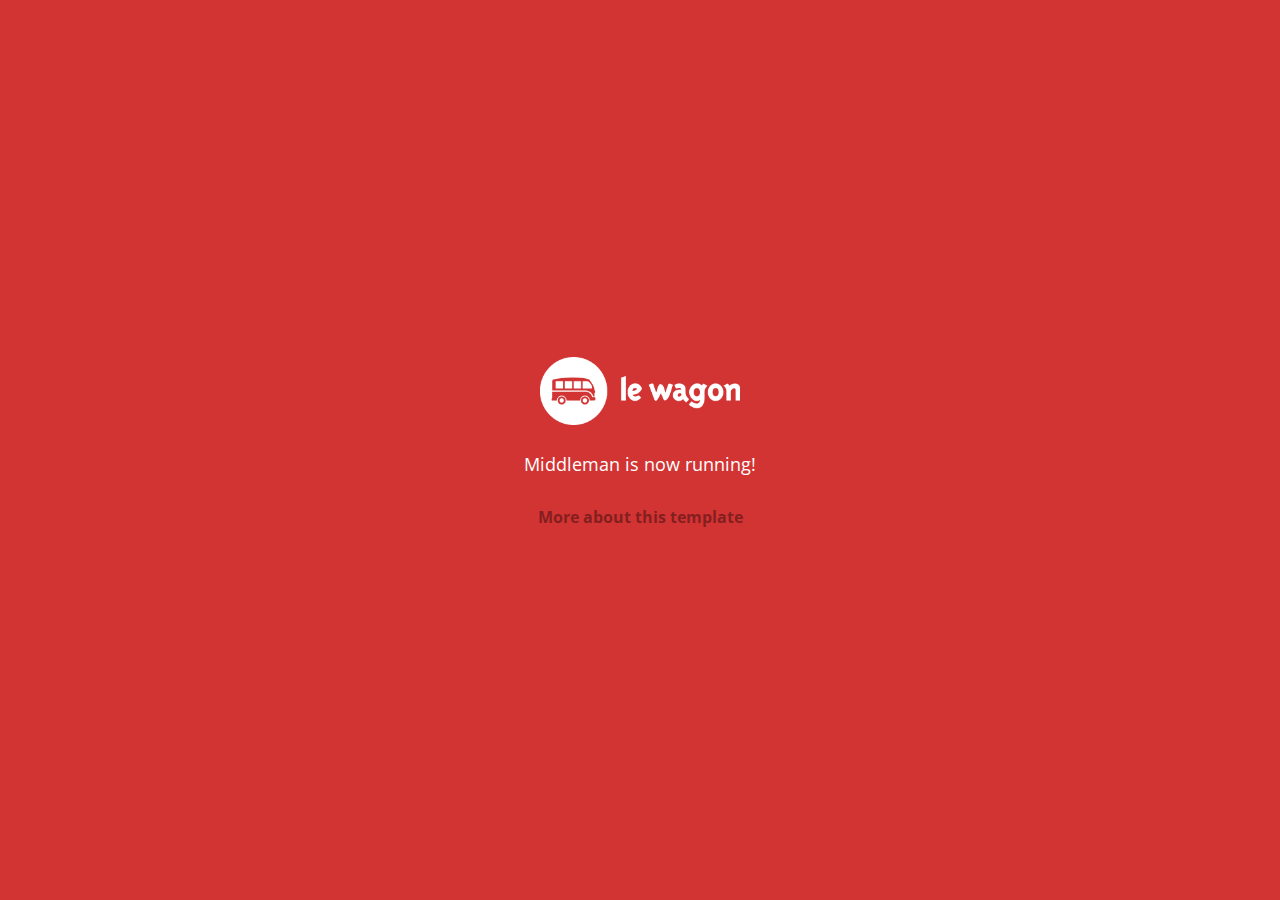
==== index.html @ 8575c605 "Automated commit at 2017-11-13 10:25:37 UTC by middleman-deploy 2.0.0-alpha" ====
<!doctype html>
<html>
  <head>
    <meta charset="utf-8">
    <meta http-equiv="x-ua-compatible" content="ie=edge">
    <meta name="viewport"
          content="width=device-width, initial-scale=1, shrink-to-fit=no">
    <!-- Use the title from a page's frontmatter if it has one -->
    <title>Le Wagon - Middleman</title>
    <link href="stylesheets/application-3c48b980.css" rel="stylesheet" />
    <script src="javascripts/application-93de88c9.js"></script>
    <link href="images/favicon-f15af148.png" rel="icon" type="image/png" />
  </head>
  <body>
    <div id="home">
  <div class="home-content">
    <img src="images/logo-acc9c0ec.png" width="200" alt="Logo" />
    <p>
      Middleman is now running!
    </p>
    <p class="about">
      <a href="about.html">More about this template</a>
    </p>
  </div>
</div>

  </body>
</html>
---- stylesheets/application-3c48b980.css ----
@import url("https://fonts.googleapis.com/css?family=Open+Sans:400,300,700|Raleway:400,100,300,700,500");/*!
 * Bootstrap v3.3.7 (http://getbootstrap.com)
 * Copyright 2011-2016 Twitter, Inc.
 * Licensed under MIT (https://github.com/twbs/bootstrap/blob/master/LICENSE)
 *//*! normalize.css v3.0.3 | MIT License | github.com/necolas/normalize.css */html{font-family:sans-serif;-ms-text-size-adjust:100%;-webkit-text-size-adjust:100%}body{margin:0}article,aside,details,figcaption,figure,footer,header,hgroup,main,menu,nav,section,summary{display:block}audio,canvas,progress,video{display:inline-block;vertical-align:baseline}audio:not([controls]){display:none;height:0}[hidden],template{display:none}a{background-color:transparent}a:active,a:hover{outline:0}abbr[title]{border-bottom:1px dotted}b,strong{font-weight:bold}dfn{font-style:italic}h1{font-size:2em;margin:0.67em 0}mark{background:#ff0;color:#000}small{font-size:80%}sub,sup{font-size:75%;line-height:0;position:relative;vertical-align:baseline}sup{top:-0.5em}sub{bottom:-0.25em}img{border:0}svg:not(:root){overflow:hidden}figure{margin:1em 40px}hr{-webkit-box-sizing:content-box;box-sizing:content-box;height:0}pre{overflow:auto}code,kbd,pre,samp{font-family:monospace, monospace;font-size:1em}button,input,optgroup,select,textarea{color:inherit;font:inherit;margin:0}button{overflow:visible}button,select{text-transform:none}button,html input[type="button"],input[type="reset"],input[type="submit"]{-webkit-appearance:button;cursor:pointer}button[disabled],html input[disabled]{cursor:default}button::-moz-focus-inner,input::-moz-focus-inner{border:0;padding:0}input{line-height:normal}input[type="checkbox"],input[type="radio"]{-webkit-box-sizing:border-box;box-sizing:border-box;padding:0}input[type="number"]::-webkit-inner-spin-button,input[type="number"]::-webkit-outer-spin-button{height:auto}input[type="search"]{-webkit-appearance:textfield;-webkit-box-sizing:content-box;box-sizing:content-box}input[type="search"]::-webkit-search-cancel-button,input[type="search"]::-webkit-search-decoration{-webkit-appearance:none}fieldset{border:1px solid #c0c0c0;margin:0 2px;padding:0.35em 0.625em 0.75em}legend{border:0;padding:0}textarea{overflow:auto}optgroup{font-weight:bold}table{border-collapse:collapse;border-spacing:0}td,th{padding:0}/*! Source: https://github.com/h5bp/html5-boilerplate/blob/master/src/css/main.css */@media print{*,*:before,*:after{background:transparent !important;color:#000 !important;-webkit-box-shadow:none !important;box-shadow:none !important;text-shadow:none !important}a,a:visited{text-decoration:underline}a[href]:after{content:" (" attr(href) ")"}abbr[title]:after{content:" (" attr(title) ")"}a[href^="#"]:after,a[href^="javascript:"]:after{content:""}pre,blockquote{border:1px solid #999;page-break-inside:avoid}thead{display:table-header-group}tr,img{page-break-inside:avoid}img{max-width:100% !important}p,h2,h3{orphans:3;widows:3}h2,h3{page-break-after:avoid}.navbar{display:none}.btn>.caret,.dropup>.btn>.caret{border-top-color:#000 !important}.label{border:1px solid #000}.table{border-collapse:collapse !important}.table td,.table th{background-color:#fff !important}.table-bordered th,.table-bordered td{border:1px solid #ddd !important}}@font-face{font-family:'Glyphicons Halflings';src:url("../assets/bootstrap/glyphicons-halflings-regular-86b6f62b.eot");src:url("../assets/bootstrap/glyphicons-halflings-regular-86b6f62b.eot?#iefix") format("embedded-opentype"),url("../assets/bootstrap/glyphicons-halflings-regular-ca35b697.woff2") format("woff2"),url("../assets/bootstrap/glyphicons-halflings-regular-278e49a8.woff") format("woff"),url("../assets/bootstrap/glyphicons-halflings-regular-44bc1850.ttf") format("truetype"),url("../assets/bootstrap/glyphicons-halflings-regular-de51a849.svg#glyphicons_halflingsregular") format("svg")}.glyphicon{position:relative;top:1px;display:inline-block;font-family:'Glyphicons Halflings';font-style:normal;font-weight:normal;line-height:1;-webkit-font-smoothing:antialiased;-moz-osx-font-smoothing:grayscale}.glyphicon-asterisk:before{content:"\002a"}.glyphicon-plus:before{content:"\002b"}.glyphicon-euro:before,.glyphicon-eur:before{content:"\20ac"}.glyphicon-minus:before{content:"\2212"}.glyphicon-cloud:before{content:"\2601"}.glyphicon-envelope:before{content:"\2709"}.glyphicon-pencil:before{content:"\270f"}.glyphicon-glass:before{content:"\e001"}.glyphicon-music:before{content:"\e002"}.glyphicon-search:before{content:"\e003"}.glyphicon-heart:before{content:"\e005"}.glyphicon-star:before{content:"\e006"}.glyphicon-star-empty:before{content:"\e007"}.glyphicon-user:before{content:"\e008"}.glyphicon-film:before{content:"\e009"}.glyphicon-th-large:before{content:"\e010"}.glyphicon-th:before{content:"\e011"}.glyphicon-th-list:before{content:"\e012"}.glyphicon-ok:before{content:"\e013"}.glyphicon-remove:before{content:"\e014"}.glyphicon-zoom-in:before{content:"\e015"}.glyphicon-zoom-out:before{content:"\e016"}.glyphicon-off:before{content:"\e017"}.glyphicon-signal:before{content:"\e018"}.glyphicon-cog:before{content:"\e019"}.glyphicon-trash:before{content:"\e020"}.glyphicon-home:before{content:"\e021"}.glyphicon-file:before{content:"\e022"}.glyphicon-time:before{content:"\e023"}.glyphicon-road:before{content:"\e024"}.glyphicon-download-alt:before{content:"\e025"}.glyphicon-download:before{content:"\e026"}.glyphicon-upload:before{content:"\e027"}.glyphicon-inbox:before{content:"\e028"}.glyphicon-play-circle:before{content:"\e029"}.glyphicon-repeat:before{content:"\e030"}.glyphicon-refresh:before{content:"\e031"}.glyphicon-list-alt:before{content:"\e032"}.glyphicon-lock:before{content:"\e033"}.glyphicon-flag:before{content:"\e034"}.glyphicon-headphones:before{content:"\e035"}.glyphicon-volume-off:before{content:"\e036"}.glyphicon-volume-down:before{content:"\e037"}.glyphicon-volume-up:before{content:"\e038"}.glyphicon-qrcode:before{content:"\e039"}.glyphicon-barcode:before{content:"\e040"}.glyphicon-tag:before{content:"\e041"}.glyphicon-tags:before{content:"\e042"}.glyphicon-book:before{content:"\e043"}.glyphicon-bookmark:before{content:"\e044"}.glyphicon-print:before{content:"\e045"}.glyphicon-camera:before{content:"\e046"}.glyphicon-font:before{content:"\e047"}.glyphicon-bold:before{content:"\e048"}.glyphicon-italic:before{content:"\e049"}.glyphicon-text-height:before{content:"\e050"}.glyphicon-text-width:before{content:"\e051"}.glyphicon-align-left:before{content:"\e052"}.glyphicon-align-center:before{content:"\e053"}.glyphicon-align-right:before{content:"\e054"}.glyphicon-align-justify:before{content:"\e055"}.glyphicon-list:before{content:"\e056"}.glyphicon-indent-left:before{content:"\e057"}.glyphicon-indent-right:before{content:"\e058"}.glyphicon-facetime-video:before{content:"\e059"}.glyphicon-picture:before{content:"\e060"}.glyphicon-map-marker:before{content:"\e062"}.glyphicon-adjust:before{content:"\e063"}.glyphicon-tint:before{content:"\e064"}.glyphicon-edit:before{content:"\e065"}.glyphicon-share:before{content:"\e066"}.glyphicon-check:before{content:"\e067"}.glyphicon-move:before{content:"\e068"}.glyphicon-step-backward:before{content:"\e069"}.glyphicon-fast-backward:before{content:"\e070"}.glyphicon-backward:before{content:"\e071"}.glyphicon-play:before{content:"\e072"}.glyphicon-pause:before{content:"\e073"}.glyphicon-stop:before{content:"\e074"}.glyphicon-forward:before{content:"\e075"}.glyphicon-fast-forward:before{content:"\e076"}.glyphicon-step-forward:before{content:"\e077"}.glyphicon-eject:before{content:"\e078"}.glyphicon-chevron-left:before{content:"\e079"}.glyphicon-chevron-right:before{content:"\e080"}.glyphicon-plus-sign:before{content:"\e081"}.glyphicon-minus-sign:before{content:"\e082"}.glyphicon-remove-sign:before{content:"\e083"}.glyphicon-ok-sign:before{content:"\e084"}.glyphicon-question-sign:before{content:"\e085"}.glyphicon-info-sign:before{content:"\e086"}.glyphicon-screenshot:before{content:"\e087"}.glyphicon-remove-circle:before{content:"\e088"}.glyphicon-ok-circle:before{content:"\e089"}.glyphicon-ban-circle:before{content:"\e090"}.glyphicon-arrow-left:before{content:"\e091"}.glyphicon-arrow-right:before{content:"\e092"}.glyphicon-arrow-up:before{content:"\e093"}.glyphicon-arrow-down:before{content:"\e094"}.glyphicon-share-alt:before{content:"\e095"}.glyphicon-resize-full:before{content:"\e096"}.glyphicon-resize-small:before{content:"\e097"}.glyphicon-exclamation-sign:before{content:"\e101"}.glyphicon-gift:before{content:"\e102"}.glyphicon-leaf:before{content:"\e103"}.glyphicon-fire:before{content:"\e104"}.glyphicon-eye-open:before{content:"\e105"}.glyphicon-eye-close:before{content:"\e106"}.glyphicon-warning-sign:before{content:"\e107"}.glyphicon-plane:before{content:"\e108"}.glyphicon-calendar:before{content:"\e109"}.glyphicon-random:before{content:"\e110"}.glyphicon-comment:before{content:"\e111"}.glyphicon-magnet:before{content:"\e112"}.glyphicon-chevron-up:before{content:"\e113"}.glyphicon-chevron-down:before{content:"\e114"}.glyphicon-retweet:before{content:"\e115"}.glyphicon-shopping-cart:before{content:"\e116"}.glyphicon-folder-close:before{content:"\e117"}.glyphicon-folder-open:before{content:"\e118"}.glyphicon-resize-vertical:before{content:"\e119"}.glyphicon-resize-horizontal:before{content:"\e120"}.glyphicon-hdd:before{content:"\e121"}.glyphicon-bullhorn:before{content:"\e122"}.glyphicon-bell:before{content:"\e123"}.glyphicon-certificate:before{content:"\e124"}.glyphicon-thumbs-up:before{content:"\e125"}.glyphicon-thumbs-down:before{content:"\e126"}.glyphicon-hand-right:before{content:"\e127"}.glyphicon-hand-left:before{content:"\e128"}.glyphicon-hand-up:before{content:"\e129"}.glyphicon-hand-down:before{content:"\e130"}.glyphicon-circle-arrow-right:before{content:"\e131"}.glyphicon-circle-arrow-left:before{content:"\e132"}.glyphicon-circle-arrow-up:before{content:"\e133"}.glyphicon-circle-arrow-down:before{content:"\e134"}.glyphicon-globe:before{content:"\e135"}.glyphicon-wrench:before{content:"\e136"}.glyphicon-tasks:before{content:"\e137"}.glyphicon-filter:before{content:"\e138"}.glyphicon-briefcase:before{content:"\e139"}.glyphicon-fullscreen:before{content:"\e140"}.glyphicon-dashboard:before{content:"\e141"}.glyphicon-paperclip:before{content:"\e142"}.glyphicon-heart-empty:before{content:"\e143"}.glyphicon-link:before{content:"\e144"}.glyphicon-phone:before{content:"\e145"}.glyphicon-pushpin:before{content:"\e146"}.glyphicon-usd:before{content:"\e148"}.glyphicon-gbp:before{content:"\e149"}.glyphicon-sort:before{content:"\e150"}.glyphicon-sort-by-alphabet:before{content:"\e151"}.glyphicon-sort-by-alphabet-alt:before{content:"\e152"}.glyphicon-sort-by-order:before{content:"\e153"}.glyphicon-sort-by-order-alt:before{content:"\e154"}.glyphicon-sort-by-attributes:before{content:"\e155"}.glyphicon-sort-by-attributes-alt:before{content:"\e156"}.glyphicon-unchecked:before{content:"\e157"}.glyphicon-expand:before{content:"\e158"}.glyphicon-collapse-down:before{content:"\e159"}.glyphicon-collapse-up:before{content:"\e160"}.glyphicon-log-in:before{content:"\e161"}.glyphicon-flash:before{content:"\e162"}.glyphicon-log-out:before{content:"\e163"}.glyphicon-new-window:before{content:"\e164"}.glyphicon-record:before{content:"\e165"}.glyphicon-save:before{content:"\e166"}.glyphicon-open:before{content:"\e167"}.glyphicon-saved:before{content:"\e168"}.glyphicon-import:before{content:"\e169"}.glyphicon-export:before{content:"\e170"}.glyphicon-send:before{content:"\e171"}.glyphicon-floppy-disk:before{content:"\e172"}.glyphicon-floppy-saved:before{content:"\e173"}.glyphicon-floppy-remove:before{content:"\e174"}.glyphicon-floppy-save:before{content:"\e175"}.glyphicon-floppy-open:before{content:"\e176"}.glyphicon-credit-card:before{content:"\e177"}.glyphicon-transfer:before{content:"\e178"}.glyphicon-cutlery:before{content:"\e179"}.glyphicon-header:before{content:"\e180"}.glyphicon-compressed:before{content:"\e181"}.glyphicon-earphone:before{content:"\e182"}.glyphicon-phone-alt:before{content:"\e183"}.glyphicon-tower:before{content:"\e184"}.glyphicon-stats:before{content:"\e185"}.glyphicon-sd-video:before{content:"\e186"}.glyphicon-hd-video:before{content:"\e187"}.glyphicon-subtitles:before{content:"\e188"}.glyphicon-sound-stereo:before{content:"\e189"}.glyphicon-sound-dolby:before{content:"\e190"}.glyphicon-sound-5-1:before{content:"\e191"}.glyphicon-sound-6-1:before{content:"\e192"}.glyphicon-sound-7-1:before{content:"\e193"}.glyphicon-copyright-mark:before{content:"\e194"}.glyphicon-registration-mark:before{content:"\e195"}.glyphicon-cloud-download:before{content:"\e197"}.glyphicon-cloud-upload:before{content:"\e198"}.glyphicon-tree-conifer:before{content:"\e199"}.glyphicon-tree-deciduous:before{content:"\e200"}.glyphicon-cd:before{content:"\e201"}.glyphicon-save-file:before{content:"\e202"}.glyphicon-open-file:before{content:"\e203"}.glyphicon-level-up:before{content:"\e204"}.glyphicon-copy:before{content:"\e205"}.glyphicon-paste:before{content:"\e206"}.glyphicon-alert:before{content:"\e209"}.glyphicon-equalizer:before{content:"\e210"}.glyphicon-king:before{content:"\e211"}.glyphicon-queen:before{content:"\e212"}.glyphicon-pawn:before{content:"\e213"}.glyphicon-bishop:before{content:"\e214"}.glyphicon-knight:before{content:"\e215"}.glyphicon-baby-formula:before{content:"\e216"}.glyphicon-tent:before{content:"\26fa"}.glyphicon-blackboard:before{content:"\e218"}.glyphicon-bed:before{content:"\e219"}.glyphicon-apple:before{content:"\f8ff"}.glyphicon-erase:before{content:"\e221"}.glyphicon-hourglass:before{content:"\231b"}.glyphicon-lamp:before{content:"\e223"}.glyphicon-duplicate:before{content:"\e224"}.glyphicon-piggy-bank:before{content:"\e225"}.glyphicon-scissors:before{content:"\e226"}.glyphicon-bitcoin:before{content:"\e227"}.glyphicon-btc:before{content:"\e227"}.glyphicon-xbt:before{content:"\e227"}.glyphicon-yen:before{content:"\00a5"}.glyphicon-jpy:before{content:"\00a5"}.glyphicon-ruble:before{content:"\20bd"}.glyphicon-rub:before{content:"\20bd"}.glyphicon-scale:before{content:"\e230"}.glyphicon-ice-lolly:before{content:"\e231"}.glyphicon-ice-lolly-tasted:before{content:"\e232"}.glyphicon-education:before{content:"\e233"}.glyphicon-option-horizontal:before{content:"\e234"}.glyphicon-option-vertical:before{content:"\e235"}.glyphicon-menu-hamburger:before{content:"\e236"}.glyphicon-modal-window:before{content:"\e237"}.glyphicon-oil:before{content:"\e238"}.glyphicon-grain:before{content:"\e239"}.glyphicon-sunglasses:before{content:"\e240"}.glyphicon-text-size:before{content:"\e241"}.glyphicon-text-color:before{content:"\e242"}.glyphicon-text-background:before{content:"\e243"}.glyphicon-object-align-top:before{content:"\e244"}.glyphicon-object-align-bottom:before{content:"\e245"}.glyphicon-object-align-horizontal:before{content:"\e246"}.glyphicon-object-align-left:before{content:"\e247"}.glyphicon-object-align-vertical:before{content:"\e248"}.glyphicon-object-align-right:before{content:"\e249"}.glyphicon-triangle-right:before{content:"\e250"}.glyphicon-triangle-left:before{content:"\e251"}.glyphicon-triangle-bottom:before{content:"\e252"}.glyphicon-triangle-top:before{content:"\e253"}.glyphicon-console:before{content:"\e254"}.glyphicon-superscript:before{content:"\e255"}.glyphicon-subscript:before{content:"\e256"}.glyphicon-menu-left:before{content:"\e257"}.glyphicon-menu-right:before{content:"\e258"}.glyphicon-menu-down:before{content:"\e259"}.glyphicon-menu-up:before{content:"\e260"}*{-webkit-box-sizing:border-box;box-sizing:border-box}*:before,*:after{-webkit-box-sizing:border-box;box-sizing:border-box}html{font-size:10px;-webkit-tap-highlight-color:transparent}body{font-family:"Open Sans", "Helvetica", "sans-serif";font-size:18px;line-height:1.42857143;color:#333333;background-color:#F4F4F4}input,button,select,textarea{font-family:inherit;font-size:inherit;line-height:inherit}a{color:#469AE0;text-decoration:none}a:hover,a:focus{color:#1f74ba;text-decoration:underline}a:focus{outline:5px auto -webkit-focus-ring-color;outline-offset:-2px}figure{margin:0}img{vertical-align:middle}.img-responsive{display:block;max-width:100%;height:auto}.img-rounded{border-radius:2px}.img-thumbnail{padding:4px;line-height:1.42857143;background-color:#F4F4F4;border:1px solid #ddd;border-radius:2px;-webkit-transition:all 0.2s ease-in-out;transition:all 0.2s ease-in-out;display:inline-block;max-width:100%;height:auto}.img-circle{border-radius:50%}hr{margin-top:25px;margin-bottom:25px;border:0;border-top:1px solid #eeeeee}.sr-only{position:absolute;width:1px;height:1px;margin:-1px;padding:0;overflow:hidden;clip:rect(0, 0, 0, 0);border:0}.sr-only-focusable:active,.sr-only-focusable:focus{position:static;width:auto;height:auto;margin:0;overflow:visible;clip:auto}[role="button"]{cursor:pointer}h1,h2,h3,h4,h5,h6,.h1,.h2,.h3,.h4,.h5,.h6{font-family:"Raleway", "Helvetica", "sans-serif";font-weight:500;line-height:1.1;color:inherit}h1 small,h1 .small,h2 small,h2 .small,h3 small,h3 .small,h4 small,h4 .small,h5 small,h5 .small,h6 small,h6 .small,.h1 small,.h1 .small,.h2 small,.h2 .small,.h3 small,.h3 .small,.h4 small,.h4 .small,.h5 small,.h5 .small,.h6 small,.h6 .small{font-weight:normal;line-height:1;color:#777777}h1,.h1,h2,.h2,h3,.h3{margin-top:25px;margin-bottom:12.5px}h1 small,h1 .small,.h1 small,.h1 .small,h2 small,h2 .small,.h2 small,.h2 .small,h3 small,h3 .small,.h3 small,.h3 .small{font-size:65%}h4,.h4,h5,.h5,h6,.h6{margin-top:12.5px;margin-bottom:12.5px}h4 small,h4 .small,.h4 small,.h4 .small,h5 small,h5 .small,.h5 small,.h5 .small,h6 small,h6 .small,.h6 small,.h6 .small{font-size:75%}h1,.h1{font-size:46px}h2,.h2{font-size:38px}h3,.h3{font-size:31px}h4,.h4{font-size:23px}h5,.h5{font-size:18px}h6,.h6{font-size:16px}p{margin:0 0 12.5px}.lead{margin-bottom:25px;font-size:20px;font-weight:300;line-height:1.4}@media (min-width: 768px){.lead{font-size:27px}}small,.small{font-size:88%}mark,.mark{background-color:#fcf8e3;padding:.2em}.text-left{text-align:left}.text-right{text-align:right}.text-center{text-align:center}.text-justify{text-align:justify}.text-nowrap{white-space:nowrap}.text-lowercase{text-transform:lowercase}.text-uppercase,.initialism{text-transform:uppercase}.text-capitalize{text-transform:capitalize}.text-muted{color:#777777}.text-primary{color:#469AE0}a.text-primary:hover,a.text-primary:focus{color:#2381d0}.text-success{color:#3c763d}a.text-success:hover,a.text-success:focus{color:#2b542c}.text-info{color:#31708f}a.text-info:hover,a.text-info:focus{color:#245269}.text-warning{color:#8a6d3b}a.text-warning:hover,a.text-warning:focus{color:#66512c}.text-danger{color:#a94442}a.text-danger:hover,a.text-danger:focus{color:#843534}.bg-primary{color:#fff}.bg-primary{background-color:#469AE0}a.bg-primary:hover,a.bg-primary:focus{background-color:#2381d0}.bg-success{background-color:#dff0d8}a.bg-success:hover,a.bg-success:focus{background-color:#c1e2b3}.bg-info{background-color:#d9edf7}a.bg-info:hover,a.bg-info:focus{background-color:#afd9ee}.bg-warning{background-color:#fcf8e3}a.bg-warning:hover,a.bg-warning:focus{background-color:#f7ecb5}.bg-danger{background-color:#f2dede}a.bg-danger:hover,a.bg-danger:focus{background-color:#e4b9b9}.page-header{padding-bottom:11.5px;margin:50px 0 25px;border-bottom:1px solid #eeeeee}ul,ol{margin-top:0;margin-bottom:12.5px}ul ul,ul ol,ol ul,ol ol{margin-bottom:0}.list-unstyled{padding-left:0;list-style:none}.list-inline{padding-left:0;list-style:none;margin-left:-5px}.list-inline>li{display:inline-block;padding-left:5px;padding-right:5px}dl{margin-top:0;margin-bottom:25px}dt,dd{line-height:1.42857143}dt{font-weight:bold}dd{margin-left:0}.dl-horizontal dd:before,.dl-horizontal dd:after{content:" ";display:table}.dl-horizontal dd:after{clear:both}@media (min-width: 768px){.dl-horizontal dt{float:left;width:160px;clear:left;text-align:right;overflow:hidden;text-overflow:ellipsis;white-space:nowrap}.dl-horizontal dd{margin-left:180px}}abbr[title],abbr[data-original-title]{cursor:help;border-bottom:1px dotted #777777}.initialism{font-size:90%}blockquote{padding:12.5px 25px;margin:0 0 25px;font-size:22.5px;border-left:5px solid #eeeeee}blockquote p:last-child,blockquote ul:last-child,blockquote ol:last-child{margin-bottom:0}blockquote footer,blockquote small,blockquote .small{display:block;font-size:80%;line-height:1.42857143;color:#777777}blockquote footer:before,blockquote small:before,blockquote .small:before{content:'\2014 \00A0'}.blockquote-reverse,blockquote.pull-right{padding-right:15px;padding-left:0;border-right:5px solid #eeeeee;border-left:0;text-align:right}.blockquote-reverse footer:before,.blockquote-reverse small:before,.blockquote-reverse .small:before,blockquote.pull-right footer:before,blockquote.pull-right small:before,blockquote.pull-right .small:before{content:''}.blockquote-reverse footer:after,.blockquote-reverse small:after,.blockquote-reverse .small:after,blockquote.pull-right footer:after,blockquote.pull-right small:after,blockquote.pull-right .small:after{content:'\00A0 \2014'}address{margin-bottom:25px;font-style:normal;line-height:1.42857143}code,kbd,pre,samp{font-family:Menlo, Monaco, Consolas, "Courier New", monospace}code{padding:2px 4px;font-size:90%;color:#c7254e;background-color:#f9f2f4;border-radius:2px}kbd{padding:2px 4px;font-size:90%;color:#fff;background-color:#333;border-radius:2px;-webkit-box-shadow:inset 0 -1px 0 rgba(0,0,0,0.25);box-shadow:inset 0 -1px 0 rgba(0,0,0,0.25)}kbd kbd{padding:0;font-size:100%;font-weight:bold;-webkit-box-shadow:none;box-shadow:none}pre{display:block;padding:12px;margin:0 0 12.5px;font-size:17px;line-height:1.42857143;word-break:break-all;word-wrap:break-word;color:#333333;background-color:#f5f5f5;border:1px solid #ccc;border-radius:2px}pre code{padding:0;font-size:inherit;color:inherit;white-space:pre-wrap;background-color:transparent;border-radius:0}.pre-scrollable{max-height:340px;overflow-y:scroll}.container{margin-right:auto;margin-left:auto;padding-left:15px;padding-right:15px}.container:before,.container:after{content:" ";display:table}.container:after{clear:both}@media (min-width: 768px){.container{width:750px}}@media (min-width: 992px){.container{width:970px}}@media (min-width: 1200px){.container{width:1170px}}.container-fluid{margin-right:auto;margin-left:auto;padding-left:15px;padding-right:15px}.container-fluid:before,.container-fluid:after{content:" ";display:table}.container-fluid:after{clear:both}.row{margin-left:-15px;margin-right:-15px}.row:before,.row:after{content:" ";display:table}.row:after{clear:both}.col-xs-1,.col-sm-1,.col-md-1,.col-lg-1,.col-xs-2,.col-sm-2,.col-md-2,.col-lg-2,.col-xs-3,.col-sm-3,.col-md-3,.col-lg-3,.col-xs-4,.col-sm-4,.col-md-4,.col-lg-4,.col-xs-5,.col-sm-5,.col-md-5,.col-lg-5,.col-xs-6,.col-sm-6,.col-md-6,.col-lg-6,.col-xs-7,.col-sm-7,.col-md-7,.col-lg-7,.col-xs-8,.col-sm-8,.col-md-8,.col-lg-8,.col-xs-9,.col-sm-9,.col-md-9,.col-lg-9,.col-xs-10,.col-sm-10,.col-md-10,.col-lg-10,.col-xs-11,.col-sm-11,.col-md-11,.col-lg-11,.col-xs-12,.col-sm-12,.col-md-12,.col-lg-12{position:relative;min-height:1px;padding-left:15px;padding-right:15px}.col-xs-1,.col-xs-2,.col-xs-3,.col-xs-4,.col-xs-5,.col-xs-6,.col-xs-7,.col-xs-8,.col-xs-9,.col-xs-10,.col-xs-11,.col-xs-12{float:left}.col-xs-1{width:8.33333333%}.col-xs-2{width:16.66666667%}.col-xs-3{width:25%}.col-xs-4{width:33.33333333%}.col-xs-5{width:41.66666667%}.col-xs-6{width:50%}.col-xs-7{width:58.33333333%}.col-xs-8{width:66.66666667%}.col-xs-9{width:75%}.col-xs-10{width:83.33333333%}.col-xs-11{width:91.66666667%}.col-xs-12{width:100%}.col-xs-pull-0{right:auto}.col-xs-pull-1{right:8.33333333%}.col-xs-pull-2{right:16.66666667%}.col-xs-pull-3{right:25%}.col-xs-pull-4{right:33.33333333%}.col-xs-pull-5{right:41.66666667%}.col-xs-pull-6{right:50%}.col-xs-pull-7{right:58.33333333%}.col-xs-pull-8{right:66.66666667%}.col-xs-pull-9{right:75%}.col-xs-pull-10{right:83.33333333%}.col-xs-pull-11{right:91.66666667%}.col-xs-pull-12{right:100%}.col-xs-push-0{left:auto}.col-xs-push-1{left:8.33333333%}.col-xs-push-2{left:16.66666667%}.col-xs-push-3{left:25%}.col-xs-push-4{left:33.33333333%}.col-xs-push-5{left:41.66666667%}.col-xs-push-6{left:50%}.col-xs-push-7{left:58.33333333%}.col-xs-push-8{left:66.66666667%}.col-xs-push-9{left:75%}.col-xs-push-10{left:83.33333333%}.col-xs-push-11{left:91.66666667%}.col-xs-push-12{left:100%}.col-xs-offset-0{margin-left:0%}.col-xs-offset-1{margin-left:8.33333333%}.col-xs-offset-2{margin-left:16.66666667%}.col-xs-offset-3{margin-left:25%}.col-xs-offset-4{margin-left:33.33333333%}.col-xs-offset-5{margin-left:41.66666667%}.col-xs-offset-6{margin-left:50%}.col-xs-offset-7{margin-left:58.33333333%}.col-xs-offset-8{margin-left:66.66666667%}.col-xs-offset-9{margin-left:75%}.col-xs-offset-10{margin-left:83.33333333%}.col-xs-offset-11{margin-left:91.66666667%}.col-xs-offset-12{margin-left:100%}@media (min-width: 768px){.col-sm-1,.col-sm-2,.col-sm-3,.col-sm-4,.col-sm-5,.col-sm-6,.col-sm-7,.col-sm-8,.col-sm-9,.col-sm-10,.col-sm-11,.col-sm-12{float:left}.col-sm-1{width:8.33333333%}.col-sm-2{width:16.66666667%}.col-sm-3{width:25%}.col-sm-4{width:33.33333333%}.col-sm-5{width:41.66666667%}.col-sm-6{width:50%}.col-sm-7{width:58.33333333%}.col-sm-8{width:66.66666667%}.col-sm-9{width:75%}.col-sm-10{width:83.33333333%}.col-sm-11{width:91.66666667%}.col-sm-12{width:100%}.col-sm-pull-0{right:auto}.col-sm-pull-1{right:8.33333333%}.col-sm-pull-2{right:16.66666667%}.col-sm-pull-3{right:25%}.col-sm-pull-4{right:33.33333333%}.col-sm-pull-5{right:41.66666667%}.col-sm-pull-6{right:50%}.col-sm-pull-7{right:58.33333333%}.col-sm-pull-8{right:66.66666667%}.col-sm-pull-9{right:75%}.col-sm-pull-10{right:83.33333333%}.col-sm-pull-11{right:91.66666667%}.col-sm-pull-12{right:100%}.col-sm-push-0{left:auto}.col-sm-push-1{left:8.33333333%}.col-sm-push-2{left:16.66666667%}.col-sm-push-3{left:25%}.col-sm-push-4{left:33.33333333%}.col-sm-push-5{left:41.66666667%}.col-sm-push-6{left:50%}.col-sm-push-7{left:58.33333333%}.col-sm-push-8{left:66.66666667%}.col-sm-push-9{left:75%}.col-sm-push-10{left:83.33333333%}.col-sm-push-11{left:91.66666667%}.col-sm-push-12{left:100%}.col-sm-offset-0{margin-left:0%}.col-sm-offset-1{margin-left:8.33333333%}.col-sm-offset-2{margin-left:16.66666667%}.col-sm-offset-3{margin-left:25%}.col-sm-offset-4{margin-left:33.33333333%}.col-sm-offset-5{margin-left:41.66666667%}.col-sm-offset-6{margin-left:50%}.col-sm-offset-7{margin-left:58.33333333%}.col-sm-offset-8{margin-left:66.66666667%}.col-sm-offset-9{margin-left:75%}.col-sm-offset-10{margin-left:83.33333333%}.col-sm-offset-11{margin-left:91.66666667%}.col-sm-offset-12{margin-left:100%}}@media (min-width: 992px){.col-md-1,.col-md-2,.col-md-3,.col-md-4,.col-md-5,.col-md-6,.col-md-7,.col-md-8,.col-md-9,.col-md-10,.col-md-11,.col-md-12{float:left}.col-md-1{width:8.33333333%}.col-md-2{width:16.66666667%}.col-md-3{width:25%}.col-md-4{width:33.33333333%}.col-md-5{width:41.66666667%}.col-md-6{width:50%}.col-md-7{width:58.33333333%}.col-md-8{width:66.66666667%}.col-md-9{width:75%}.col-md-10{width:83.33333333%}.col-md-11{width:91.66666667%}.col-md-12{width:100%}.col-md-pull-0{right:auto}.col-md-pull-1{right:8.33333333%}.col-md-pull-2{right:16.66666667%}.col-md-pull-3{right:25%}.col-md-pull-4{right:33.33333333%}.col-md-pull-5{right:41.66666667%}.col-md-pull-6{right:50%}.col-md-pull-7{right:58.33333333%}.col-md-pull-8{right:66.66666667%}.col-md-pull-9{right:75%}.col-md-pull-10{right:83.33333333%}.col-md-pull-11{right:91.66666667%}.col-md-pull-12{right:100%}.col-md-push-0{left:auto}.col-md-push-1{left:8.33333333%}.col-md-push-2{left:16.66666667%}.col-md-push-3{left:25%}.col-md-push-4{left:33.33333333%}.col-md-push-5{left:41.66666667%}.col-md-push-6{left:50%}.col-md-push-7{left:58.33333333%}.col-md-push-8{left:66.66666667%}.col-md-push-9{left:75%}.col-md-push-10{left:83.33333333%}.col-md-push-11{left:91.66666667%}.col-md-push-12{left:100%}.col-md-offset-0{margin-left:0%}.col-md-offset-1{margin-left:8.33333333%}.col-md-offset-2{margin-left:16.66666667%}.col-md-offset-3{margin-left:25%}.col-md-offset-4{margin-left:33.33333333%}.col-md-offset-5{margin-left:41.66666667%}.col-md-offset-6{margin-left:50%}.col-md-offset-7{margin-left:58.33333333%}.col-md-offset-8{margin-left:66.66666667%}.col-md-offset-9{margin-left:75%}.col-md-offset-10{margin-left:83.33333333%}.col-md-offset-11{margin-left:91.66666667%}.col-md-offset-12{margin-left:100%}}@media (min-width: 1200px){.col-lg-1,.col-lg-2,.col-lg-3,.col-lg-4,.col-lg-5,.col-lg-6,.col-lg-7,.col-lg-8,.col-lg-9,.col-lg-10,.col-lg-11,.col-lg-12{float:left}.col-lg-1{width:8.33333333%}.col-lg-2{width:16.66666667%}.col-lg-3{width:25%}.col-lg-4{width:33.33333333%}.col-lg-5{width:41.66666667%}.col-lg-6{width:50%}.col-lg-7{width:58.33333333%}.col-lg-8{width:66.66666667%}.col-lg-9{width:75%}.col-lg-10{width:83.33333333%}.col-lg-11{width:91.66666667%}.col-lg-12{width:100%}.col-lg-pull-0{right:auto}.col-lg-pull-1{right:8.33333333%}.col-lg-pull-2{right:16.66666667%}.col-lg-pull-3{right:25%}.col-lg-pull-4{right:33.33333333%}.col-lg-pull-5{right:41.66666667%}.col-lg-pull-6{right:50%}.col-lg-pull-7{right:58.33333333%}.col-lg-pull-8{right:66.66666667%}.col-lg-pull-9{right:75%}.col-lg-pull-10{right:83.33333333%}.col-lg-pull-11{right:91.66666667%}.col-lg-pull-12{right:100%}.col-lg-push-0{left:auto}.col-lg-push-1{left:8.33333333%}.col-lg-push-2{left:16.66666667%}.col-lg-push-3{left:25%}.col-lg-push-4{left:33.33333333%}.col-lg-push-5{left:41.66666667%}.col-lg-push-6{left:50%}.col-lg-push-7{left:58.33333333%}.col-lg-push-8{left:66.66666667%}.col-lg-push-9{left:75%}.col-lg-push-10{left:83.33333333%}.col-lg-push-11{left:91.66666667%}.col-lg-push-12{left:100%}.col-lg-offset-0{margin-left:0%}.col-lg-offset-1{margin-left:8.33333333%}.col-lg-offset-2{margin-left:16.66666667%}.col-lg-offset-3{margin-left:25%}.col-lg-offset-4{margin-left:33.33333333%}.col-lg-offset-5{margin-left:41.66666667%}.col-lg-offset-6{margin-left:50%}.col-lg-offset-7{margin-left:58.33333333%}.col-lg-offset-8{margin-left:66.66666667%}.col-lg-offset-9{margin-left:75%}.col-lg-offset-10{margin-left:83.33333333%}.col-lg-offset-11{margin-left:91.66666667%}.col-lg-offset-12{margin-left:100%}}table{background-color:transparent}caption{padding-top:8px;padding-bottom:8px;color:#777777;text-align:left}th{text-align:left}.table{width:100%;max-width:100%;margin-bottom:25px}.table>thead>tr>th,.table>thead>tr>td,.table>tbody>tr>th,.table>tbody>tr>td,.table>tfoot>tr>th,.table>tfoot>tr>td{padding:8px;line-height:1.42857143;vertical-align:top;border-top:1px solid #ddd}.table>thead>tr>th{vertical-align:bottom;border-bottom:2px solid #ddd}.table>caption+thead>tr:first-child>th,.table>caption+thead>tr:first-child>td,.table>colgroup+thead>tr:first-child>th,.table>colgroup+thead>tr:first-child>td,.table>thead:first-child>tr:first-child>th,.table>thead:first-child>tr:first-child>td{border-top:0}.table>tbody+tbody{border-top:2px solid #ddd}.table .table{background-color:#F4F4F4}.table-condensed>thead>tr>th,.table-condensed>thead>tr>td,.table-condensed>tbody>tr>th,.table-condensed>tbody>tr>td,.table-condensed>tfoot>tr>th,.table-condensed>tfoot>tr>td{padding:5px}.table-bordered{border:1px solid #ddd}.table-bordered>thead>tr>th,.table-bordered>thead>tr>td,.table-bordered>tbody>tr>th,.table-bordered>tbody>tr>td,.table-bordered>tfoot>tr>th,.table-bordered>tfoot>tr>td{border:1px solid #ddd}.table-bordered>thead>tr>th,.table-bordered>thead>tr>td{border-bottom-width:2px}.table-striped>tbody>tr:nth-of-type(odd){background-color:#f9f9f9}.table-hover>tbody>tr:hover{background-color:#f5f5f5}table col[class*="col-"]{position:static;float:none;display:table-column}table td[class*="col-"],table th[class*="col-"]{position:static;float:none;display:table-cell}.table>thead>tr>td.active,.table>thead>tr>th.active,.table>thead>tr.active>td,.table>thead>tr.active>th,.table>tbody>tr>td.active,.table>tbody>tr>th.active,.table>tbody>tr.active>td,.table>tbody>tr.active>th,.table>tfoot>tr>td.active,.table>tfoot>tr>th.active,.table>tfoot>tr.active>td,.table>tfoot>tr.active>th{background-color:#f5f5f5}.table-hover>tbody>tr>td.active:hover,.table-hover>tbody>tr>th.active:hover,.table-hover>tbody>tr.active:hover>td,.table-hover>tbody>tr:hover>.active,.table-hover>tbody>tr.active:hover>th{background-color:#e8e8e8}.table>thead>tr>td.success,.table>thead>tr>th.success,.table>thead>tr.success>td,.table>thead>tr.success>th,.table>tbody>tr>td.success,.table>tbody>tr>th.success,.table>tbody>tr.success>td,.table>tbody>tr.success>th,.table>tfoot>tr>td.success,.table>tfoot>tr>th.success,.table>tfoot>tr.success>td,.table>tfoot>tr.success>th{background-color:#dff0d8}.table-hover>tbody>tr>td.success:hover,.table-hover>tbody>tr>th.success:hover,.table-hover>tbody>tr.success:hover>td,.table-hover>tbody>tr:hover>.success,.table-hover>tbody>tr.success:hover>th{background-color:#d0e9c6}.table>thead>tr>td.info,.table>thead>tr>th.info,.table>thead>tr.info>td,.table>thead>tr.info>th,.table>tbody>tr>td.info,.table>tbody>tr>th.info,.table>tbody>tr.info>td,.table>tbody>tr.info>th,.table>tfoot>tr>td.info,.table>tfoot>tr>th.info,.table>tfoot>tr.info>td,.table>tfoot>tr.info>th{background-color:#d9edf7}.table-hover>tbody>tr>td.info:hover,.table-hover>tbody>tr>th.info:hover,.table-hover>tbody>tr.info:hover>td,.table-hover>tbody>tr:hover>.info,.table-hover>tbody>tr.info:hover>th{background-color:#c4e3f3}.table>thead>tr>td.warning,.table>thead>tr>th.warning,.table>thead>tr.warning>td,.table>thead>tr.warning>th,.table>tbody>tr>td.warning,.table>tbody>tr>th.warning,.table>tbody>tr.warning>td,.table>tbody>tr.warning>th,.table>tfoot>tr>td.warning,.table>tfoot>tr>th.warning,.table>tfoot>tr.warning>td,.table>tfoot>tr.warning>th{background-color:#fcf8e3}.table-hover>tbody>tr>td.warning:hover,.table-hover>tbody>tr>th.warning:hover,.table-hover>tbody>tr.warning:hover>td,.table-hover>tbody>tr:hover>.warning,.table-hover>tbody>tr.warning:hover>th{background-color:#faf2cc}.table>thead>tr>td.danger,.table>thead>tr>th.danger,.table>thead>tr.danger>td,.table>thead>tr.danger>th,.table>tbody>tr>td.danger,.table>tbody>tr>th.danger,.table>tbody>tr.danger>td,.table>tbody>tr.danger>th,.table>tfoot>tr>td.danger,.table>tfoot>tr>th.danger,.table>tfoot>tr.danger>td,.table>tfoot>tr.danger>th{background-color:#f2dede}.table-hover>tbody>tr>td.danger:hover,.table-hover>tbody>tr>th.danger:hover,.table-hover>tbody>tr.danger:hover>td,.table-hover>tbody>tr:hover>.danger,.table-hover>tbody>tr.danger:hover>th{background-color:#ebcccc}.table-responsive{overflow-x:auto;min-height:0.01%}@media screen and (max-width: 767px){.table-responsive{width:100%;margin-bottom:18.75px;overflow-y:hidden;-ms-overflow-style:-ms-autohiding-scrollbar;border:1px solid #ddd}.table-responsive>.table{margin-bottom:0}.table-responsive>.table>thead>tr>th,.table-responsive>.table>thead>tr>td,.table-responsive>.table>tbody>tr>th,.table-responsive>.table>tbody>tr>td,.table-responsive>.table>tfoot>tr>th,.table-responsive>.table>tfoot>tr>td{white-space:nowrap}.table-responsive>.table-bordered{border:0}.table-responsive>.table-bordered>thead>tr>th:first-child,.table-responsive>.table-bordered>thead>tr>td:first-child,.table-responsive>.table-bordered>tbody>tr>th:first-child,.table-responsive>.table-bordered>tbody>tr>td:first-child,.table-responsive>.table-bordered>tfoot>tr>th:first-child,.table-responsive>.table-bordered>tfoot>tr>td:first-child{border-left:0}.table-responsive>.table-bordered>thead>tr>th:last-child,.table-responsive>.table-bordered>thead>tr>td:last-child,.table-responsive>.table-bordered>tbody>tr>th:last-child,.table-responsive>.table-bordered>tbody>tr>td:last-child,.table-responsive>.table-bordered>tfoot>tr>th:last-child,.table-responsive>.table-bordered>tfoot>tr>td:last-child{border-right:0}.table-responsive>.table-bordered>tbody>tr:last-child>th,.table-responsive>.table-bordered>tbody>tr:last-child>td,.table-responsive>.table-bordered>tfoot>tr:last-child>th,.table-responsive>.table-bordered>tfoot>tr:last-child>td{border-bottom:0}}fieldset{padding:0;margin:0;border:0;min-width:0}legend{display:block;width:100%;padding:0;margin-bottom:25px;font-size:27px;line-height:inherit;color:#333333;border:0;border-bottom:1px solid #e5e5e5}label{display:inline-block;max-width:100%;margin-bottom:5px;font-weight:bold}input[type="search"]{-webkit-box-sizing:border-box;box-sizing:border-box}input[type="radio"],input[type="checkbox"]{margin:4px 0 0;margin-top:1px \9;line-height:normal}input[type="file"]{display:block}input[type="range"]{display:block;width:100%}select[multiple],select[size]{height:auto}input[type="file"]:focus,input[type="radio"]:focus,input[type="checkbox"]:focus{outline:5px auto -webkit-focus-ring-color;outline-offset:-2px}output{display:block;padding-top:7px;font-size:18px;line-height:1.42857143;color:#000000}.form-control{display:block;width:100%;height:39px;padding:6px 12px;font-size:18px;line-height:1.42857143;color:#000000;background-color:#fff;background-image:none;border:1px solid #ccc;border-radius:2px;-webkit-box-shadow:inset 0 1px 1px rgba(0,0,0,0.075);box-shadow:inset 0 1px 1px rgba(0,0,0,0.075);-webkit-transition:border-color ease-in-out 0.15s, box-shadow ease-in-out 0.15s;-webkit-transition:border-color ease-in-out 0.15s, -webkit-box-shadow ease-in-out 0.15s;transition:border-color ease-in-out 0.15s, -webkit-box-shadow ease-in-out 0.15s;transition:border-color ease-in-out 0.15s, box-shadow ease-in-out 0.15s;transition:border-color ease-in-out 0.15s, box-shadow ease-in-out 0.15s, -webkit-box-shadow ease-in-out 0.15s}.form-control:focus{border-color:#66afe9;outline:0;-webkit-box-shadow:inset 0 1px 1px rgba(0,0,0,0.075),0 0 8px rgba(102,175,233,0.6);box-shadow:inset 0 1px 1px rgba(0,0,0,0.075),0 0 8px rgba(102,175,233,0.6)}.form-control::-moz-placeholder{color:#999;opacity:1}.form-control:-ms-input-placeholder{color:#999}.form-control::-webkit-input-placeholder{color:#999}.form-control::-ms-expand{border:0;background-color:transparent}.form-control[disabled],.form-control[readonly],fieldset[disabled] .form-control{background-color:#eeeeee;opacity:1}.form-control[disabled],fieldset[disabled] .form-control{cursor:not-allowed}textarea.form-control{height:auto}input[type="search"]{-webkit-appearance:none}@media screen and (-webkit-min-device-pixel-ratio: 0){input[type="date"].form-control,input[type="time"].form-control,input[type="datetime-local"].form-control,input[type="month"].form-control{line-height:39px}input[type="date"].input-sm,.input-group-sm>input[type="date"].form-control,.input-group-sm>input[type="date"].input-group-addon,.input-group-sm>.input-group-btn>input[type="date"].btn,.input-group-sm input[type="date"],input[type="time"].input-sm,.input-group-sm>input[type="time"].form-control,.input-group-sm>input[type="time"].input-group-addon,.input-group-sm>.input-group-btn>input[type="time"].btn,.input-group-sm input[type="time"],input[type="datetime-local"].input-sm,.input-group-sm>input[type="datetime-local"].form-control,.input-group-sm>input[type="datetime-local"].input-group-addon,.input-group-sm>.input-group-btn>input[type="datetime-local"].btn,.input-group-sm input[type="datetime-local"],input[type="month"].input-sm,.input-group-sm>input[type="month"].form-control,.input-group-sm>input[type="month"].input-group-addon,.input-group-sm>.input-group-btn>input[type="month"].btn,.input-group-sm input[type="month"]{line-height:36px}input[type="date"].input-lg,.input-group-lg>input[type="date"].form-control,.input-group-lg>input[type="date"].input-group-addon,.input-group-lg>.input-group-btn>input[type="date"].btn,.input-group-lg input[type="date"],input[type="time"].input-lg,.input-group-lg>input[type="time"].form-control,.input-group-lg>input[type="time"].input-group-addon,.input-group-lg>.input-group-btn>input[type="time"].btn,.input-group-lg input[type="time"],input[type="datetime-local"].input-lg,.input-group-lg>input[type="datetime-local"].form-control,.input-group-lg>input[type="datetime-local"].input-group-addon,.input-group-lg>.input-group-btn>input[type="datetime-local"].btn,.input-group-lg input[type="datetime-local"],input[type="month"].input-lg,.input-group-lg>input[type="month"].form-control,.input-group-lg>input[type="month"].input-group-addon,.input-group-lg>.input-group-btn>input[type="month"].btn,.input-group-lg input[type="month"]{line-height:53px}}.form-group{margin-bottom:15px}.radio,.checkbox{position:relative;display:block;margin-top:10px;margin-bottom:10px}.radio label,.checkbox label{min-height:25px;padding-left:20px;margin-bottom:0;font-weight:normal;cursor:pointer}.radio input[type="radio"],.radio-inline input[type="radio"],.checkbox input[type="checkbox"],.checkbox-inline input[type="checkbox"]{position:absolute;margin-left:-20px;margin-top:4px \9}.radio+.radio,.checkbox+.checkbox{margin-top:-5px}.radio-inline,.checkbox-inline{position:relative;display:inline-block;padding-left:20px;margin-bottom:0;vertical-align:middle;font-weight:normal;cursor:pointer}.radio-inline+.radio-inline,.checkbox-inline+.checkbox-inline{margin-top:0;margin-left:10px}input[type="radio"][disabled],input[type="radio"].disabled,fieldset[disabled] input[type="radio"],input[type="checkbox"][disabled],input[type="checkbox"].disabled,fieldset[disabled] input[type="checkbox"]{cursor:not-allowed}.radio-inline.disabled,fieldset[disabled] .radio-inline,.checkbox-inline.disabled,fieldset[disabled] .checkbox-inline{cursor:not-allowed}.radio.disabled label,fieldset[disabled] .radio label,.checkbox.disabled label,fieldset[disabled] .checkbox label{cursor:not-allowed}.form-control-static{padding-top:7px;padding-bottom:7px;margin-bottom:0;min-height:43px}.form-control-static.input-lg,.input-group-lg>.form-control-static.form-control,.input-group-lg>.form-control-static.input-group-addon,.input-group-lg>.input-group-btn>.form-control-static.btn,.form-control-static.input-sm,.input-group-sm>.form-control-static.form-control,.input-group-sm>.form-control-static.input-group-addon,.input-group-sm>.input-group-btn>.form-control-static.btn{padding-left:0;padding-right:0}.input-sm,.input-group-sm>.form-control,.input-group-sm>.input-group-addon,.input-group-sm>.input-group-btn>.btn{height:36px;padding:5px 10px;font-size:16px;line-height:1.5;border-radius:2px}select.input-sm,.input-group-sm>select.form-control,.input-group-sm>select.input-group-addon,.input-group-sm>.input-group-btn>select.btn{height:36px;line-height:36px}textarea.input-sm,.input-group-sm>textarea.form-control,.input-group-sm>textarea.input-group-addon,.input-group-sm>.input-group-btn>textarea.btn,select[multiple].input-sm,.input-group-sm>select[multiple].form-control,.input-group-sm>select[multiple].input-group-addon,.input-group-sm>.input-group-btn>select[multiple].btn{height:auto}.form-group-sm .form-control{height:36px;padding:5px 10px;font-size:16px;line-height:1.5;border-radius:2px}.form-group-sm select.form-control{height:36px;line-height:36px}.form-group-sm textarea.form-control,.form-group-sm select[multiple].form-control{height:auto}.form-group-sm .form-control-static{height:36px;min-height:41px;padding:6px 10px;font-size:16px;line-height:1.5}.input-lg,.input-group-lg>.form-control,.input-group-lg>.input-group-addon,.input-group-lg>.input-group-btn>.btn{height:53px;padding:10px 16px;font-size:23px;line-height:1.3333333;border-radius:2px}select.input-lg,.input-group-lg>select.form-control,.input-group-lg>select.input-group-addon,.input-group-lg>.input-group-btn>select.btn{height:53px;line-height:53px}textarea.input-lg,.input-group-lg>textarea.form-control,.input-group-lg>textarea.input-group-addon,.input-group-lg>.input-group-btn>textarea.btn,select[multiple].input-lg,.input-group-lg>select[multiple].form-control,.input-group-lg>select[multiple].input-group-addon,.input-group-lg>.input-group-btn>select[multiple].btn{height:auto}.form-group-lg .form-control{height:53px;padding:10px 16px;font-size:23px;line-height:1.3333333;border-radius:2px}.form-group-lg select.form-control{height:53px;line-height:53px}.form-group-lg textarea.form-control,.form-group-lg select[multiple].form-control{height:auto}.form-group-lg .form-control-static{height:53px;min-height:48px;padding:11px 16px;font-size:23px;line-height:1.3333333}.has-feedback{position:relative}.has-feedback .form-control{padding-right:48.75px}.form-control-feedback{position:absolute;top:0;right:0;z-index:2;display:block;width:39px;height:39px;line-height:39px;text-align:center;pointer-events:none}.input-lg+.form-control-feedback,.input-group-lg>.form-control+.form-control-feedback,.input-group-lg>.input-group-addon+.form-control-feedback,.input-group-lg>.input-group-btn>.btn+.form-control-feedback,.input-group-lg+.form-control-feedback,.form-group-lg .form-control+.form-control-feedback{width:53px;height:53px;line-height:53px}.input-sm+.form-control-feedback,.input-group-sm>.form-control+.form-control-feedback,.input-group-sm>.input-group-addon+.form-control-feedback,.input-group-sm>.input-group-btn>.btn+.form-control-feedback,.input-group-sm+.form-control-feedback,.form-group-sm .form-control+.form-control-feedback{width:36px;height:36px;line-height:36px}.has-success .help-block,.has-success .control-label,.has-success .radio,.has-success .checkbox,.has-success .radio-inline,.has-success .checkbox-inline,.has-success.radio label,.has-success.checkbox label,.has-success.radio-inline label,.has-success.checkbox-inline label{color:#3c763d}.has-success .form-control{border-color:#3c763d;-webkit-box-shadow:inset 0 1px 1px rgba(0,0,0,0.075);box-shadow:inset 0 1px 1px rgba(0,0,0,0.075)}.has-success .form-control:focus{border-color:#2b542c;-webkit-box-shadow:inset 0 1px 1px rgba(0,0,0,0.075),0 0 6px #67b168;box-shadow:inset 0 1px 1px rgba(0,0,0,0.075),0 0 6px #67b168}.has-success .input-group-addon{color:#3c763d;border-color:#3c763d;background-color:#dff0d8}.has-success .form-control-feedback{color:#3c763d}.has-warning .help-block,.has-warning .control-label,.has-warning .radio,.has-warning .checkbox,.has-warning .radio-inline,.has-warning .checkbox-inline,.has-warning.radio label,.has-warning.checkbox label,.has-warning.radio-inline label,.has-warning.checkbox-inline label{color:#8a6d3b}.has-warning .form-control{border-color:#8a6d3b;-webkit-box-shadow:inset 0 1px 1px rgba(0,0,0,0.075);box-shadow:inset 0 1px 1px rgba(0,0,0,0.075)}.has-warning .form-control:focus{border-color:#66512c;-webkit-box-shadow:inset 0 1px 1px rgba(0,0,0,0.075),0 0 6px #c0a16b;box-shadow:inset 0 1px 1px rgba(0,0,0,0.075),0 0 6px #c0a16b}.has-warning .input-group-addon{color:#8a6d3b;border-color:#8a6d3b;background-color:#fcf8e3}.has-warning .form-control-feedback{color:#8a6d3b}.has-error .help-block,.has-error .control-label,.has-error .radio,.has-error .checkbox,.has-error .radio-inline,.has-error .checkbox-inline,.has-error.radio label,.has-error.checkbox label,.has-error.radio-inline label,.has-error.checkbox-inline label{color:#a94442}.has-error .form-control{border-color:#a94442;-webkit-box-shadow:inset 0 1px 1px rgba(0,0,0,0.075);box-shadow:inset 0 1px 1px rgba(0,0,0,0.075)}.has-error .form-control:focus{border-color:#843534;-webkit-box-shadow:inset 0 1px 1px rgba(0,0,0,0.075),0 0 6px #ce8483;box-shadow:inset 0 1px 1px rgba(0,0,0,0.075),0 0 6px #ce8483}.has-error .input-group-addon{color:#a94442;border-color:#a94442;background-color:#f2dede}.has-error .form-control-feedback{color:#a94442}.has-feedback label ~ .form-control-feedback{top:30px}.has-feedback label.sr-only ~ .form-control-feedback{top:0}.help-block{display:block;margin-top:5px;margin-bottom:10px;color:#737373}@media (min-width: 768px){.form-inline .form-group{display:inline-block;margin-bottom:0;vertical-align:middle}.form-inline .form-control{display:inline-block;width:auto;vertical-align:middle}.form-inline .form-control-static{display:inline-block}.form-inline .input-group{display:inline-table;vertical-align:middle}.form-inline .input-group .input-group-addon,.form-inline .input-group .input-group-btn,.form-inline .input-group .form-control{width:auto}.form-inline .input-group>.form-control{width:100%}.form-inline .control-label{margin-bottom:0;vertical-align:middle}.form-inline .radio,.form-inline .checkbox{display:inline-block;margin-top:0;margin-bottom:0;vertical-align:middle}.form-inline .radio label,.form-inline .checkbox label{padding-left:0}.form-inline .radio input[type="radio"],.form-inline .checkbox input[type="checkbox"]{position:relative;margin-left:0}.form-inline .has-feedback .form-control-feedback{top:0}}.form-horizontal .radio,.form-horizontal .checkbox,.form-horizontal .radio-inline,.form-horizontal .checkbox-inline{margin-top:0;margin-bottom:0;padding-top:7px}.form-horizontal .radio,.form-horizontal .checkbox{min-height:32px}.form-horizontal .form-group{margin-left:-15px;margin-right:-15px}.form-horizontal .form-group:before,.form-horizontal .form-group:after{content:" ";display:table}.form-horizontal .form-group:after{clear:both}@media (min-width: 768px){.form-horizontal .control-label{text-align:right;margin-bottom:0;padding-top:7px}}.form-horizontal .has-feedback .form-control-feedback{right:15px}@media (min-width: 768px){.form-horizontal .form-group-lg .control-label{padding-top:11px;font-size:23px}}@media (min-width: 768px){.form-horizontal .form-group-sm .control-label{padding-top:6px;font-size:16px}}.btn{display:inline-block;margin-bottom:0;font-weight:normal;text-align:center;vertical-align:middle;-ms-touch-action:manipulation;touch-action:manipulation;cursor:pointer;background-image:none;border:1px solid transparent;white-space:nowrap;padding:6px 12px;font-size:18px;line-height:1.42857143;border-radius:2px;-webkit-user-select:none;-moz-user-select:none;-ms-user-select:none;user-select:none}.btn:focus,.btn.focus,.btn:active:focus,.btn:active.focus,.btn.active:focus,.btn.active.focus{outline:5px auto -webkit-focus-ring-color;outline-offset:-2px}.btn:hover,.btn:focus,.btn.focus{color:#333;text-decoration:none}.btn:active,.btn.active{outline:0;background-image:none;-webkit-box-shadow:inset 0 3px 5px rgba(0,0,0,0.125);box-shadow:inset 0 3px 5px rgba(0,0,0,0.125)}.btn.disabled,.btn[disabled],fieldset[disabled] .btn{cursor:not-allowed;opacity:0.65;filter:alpha(opacity=65);-webkit-box-shadow:none;box-shadow:none}a.btn.disabled,fieldset[disabled] a.btn{pointer-events:none}.btn-default{color:#333;background-color:#fff;border-color:#ccc}.btn-default:focus,.btn-default.focus{color:#333;background-color:#e6e6e6;border-color:#8c8c8c}.btn-default:hover{color:#333;background-color:#e6e6e6;border-color:#adadad}.btn-default:active,.btn-default.active,.open>.btn-default.dropdown-toggle{color:#333;background-color:#e6e6e6;border-color:#adadad}.btn-default:active:hover,.btn-default:active:focus,.btn-default:active.focus,.btn-default.active:hover,.btn-default.active:focus,.btn-default.active.focus,.open>.btn-default.dropdown-toggle:hover,.open>.btn-default.dropdown-toggle:focus,.open>.btn-default.dropdown-toggle.focus{color:#333;background-color:#d4d4d4;border-color:#8c8c8c}.btn-default:active,.btn-default.active,.open>.btn-default.dropdown-toggle{background-image:none}.btn-default.disabled:hover,.btn-default.disabled:focus,.btn-default.disabled.focus,.btn-default[disabled]:hover,.btn-default[disabled]:focus,.btn-default[disabled].focus,fieldset[disabled] .btn-default:hover,fieldset[disabled] .btn-default:focus,fieldset[disabled] .btn-default.focus{background-color:#fff;border-color:#ccc}.btn-default .badge{color:#fff;background-color:#333}.btn-primary{color:#fff;background-color:#469AE0;border-color:#308edc}.btn-primary:focus,.btn-primary.focus{color:#fff;background-color:#2381d0;border-color:#144b79}.btn-primary:hover{color:#fff;background-color:#2381d0;border-color:#1e6eb2}.btn-primary:active,.btn-primary.active,.open>.btn-primary.dropdown-toggle{color:#fff;background-color:#2381d0;border-color:#1e6eb2}.btn-primary:active:hover,.btn-primary:active:focus,.btn-primary:active.focus,.btn-primary.active:hover,.btn-primary.active:focus,.btn-primary.active.focus,.open>.btn-primary.dropdown-toggle:hover,.open>.btn-primary.dropdown-toggle:focus,.open>.btn-primary.dropdown-toggle.focus{color:#fff;background-color:#1e6eb2;border-color:#144b79}.btn-primary:active,.btn-primary.active,.open>.btn-primary.dropdown-toggle{background-image:none}.btn-primary.disabled:hover,.btn-primary.disabled:focus,.btn-primary.disabled.focus,.btn-primary[disabled]:hover,.btn-primary[disabled]:focus,.btn-primary[disabled].focus,fieldset[disabled] .btn-primary:hover,fieldset[disabled] .btn-primary:focus,fieldset[disabled] .btn-primary.focus{background-color:#469AE0;border-color:#308edc}.btn-primary .badge{color:#469AE0;background-color:#fff}.btn-success{color:#fff;background-color:#32B796;border-color:#2da386}.btn-success:focus,.btn-success.focus{color:#fff;background-color:#278f75;border-color:#113f34}.btn-success:hover{color:#fff;background-color:#278f75;border-color:#1f735e}.btn-success:active,.btn-success.active,.open>.btn-success.dropdown-toggle{color:#fff;background-color:#278f75;border-color:#1f735e}.btn-success:active:hover,.btn-success:active:focus,.btn-success:active.focus,.btn-success.active:hover,.btn-success.active:focus,.btn-success.active.focus,.open>.btn-success.dropdown-toggle:hover,.open>.btn-success.dropdown-toggle:focus,.open>.btn-success.dropdown-toggle.focus{color:#fff;background-color:#1f735e;border-color:#113f34}.btn-success:active,.btn-success.active,.open>.btn-success.dropdown-toggle{background-image:none}.btn-success.disabled:hover,.btn-success.disabled:focus,.btn-success.disabled.focus,.btn-success[disabled]:hover,.btn-success[disabled]:focus,.btn-success[disabled].focus,fieldset[disabled] .btn-success:hover,fieldset[disabled] .btn-success:focus,fieldset[disabled] .btn-success.focus{background-color:#32B796;border-color:#2da386}.btn-success .badge{color:#32B796;background-color:#fff}.btn-info{color:#fff;background-color:#FDB631;border-color:#fdad18}.btn-info:focus,.btn-info.focus{color:#fff;background-color:#f9a302;border-color:#946101}.btn-info:hover{color:#fff;background-color:#f9a302;border-color:#d58c02}.btn-info:active,.btn-info.active,.open>.btn-info.dropdown-toggle{color:#fff;background-color:#f9a302;border-color:#d58c02}.btn-info:active:hover,.btn-info:active:focus,.btn-info:active.focus,.btn-info.active:hover,.btn-info.active:focus,.btn-info.active.focus,.open>.btn-info.dropdown-toggle:hover,.open>.btn-info.dropdown-toggle:focus,.open>.btn-info.dropdown-toggle.focus{color:#fff;background-color:#d58c02;border-color:#946101}.btn-info:active,.btn-info.active,.open>.btn-info.dropdown-toggle{background-image:none}.btn-info.disabled:hover,.btn-info.disabled:focus,.btn-info.disabled.focus,.btn-info[disabled]:hover,.btn-info[disabled]:focus,.btn-info[disabled].focus,fieldset[disabled] .btn-info:hover,fieldset[disabled] .btn-info:focus,fieldset[disabled] .btn-info.focus{background-color:#FDB631;border-color:#fdad18}.btn-info .badge{color:#FDB631;background-color:#fff}.btn-warning{color:#fff;background-color:#E67E22;border-color:#d67118}.btn-warning:focus,.btn-warning.focus{color:#fff;background-color:#bf6516;border-color:#64350b}.btn-warning:hover{color:#fff;background-color:#bf6516;border-color:#9f5412}.btn-warning:active,.btn-warning.active,.open>.btn-warning.dropdown-toggle{color:#fff;background-color:#bf6516;border-color:#9f5412}.btn-warning:active:hover,.btn-warning:active:focus,.btn-warning:active.focus,.btn-warning.active:hover,.btn-warning.active:focus,.btn-warning.active.focus,.open>.btn-warning.dropdown-toggle:hover,.open>.btn-warning.dropdown-toggle:focus,.open>.btn-warning.dropdown-toggle.focus{color:#fff;background-color:#9f5412;border-color:#64350b}.btn-warning:active,.btn-warning.active,.open>.btn-warning.dropdown-toggle{background-image:none}.btn-warning.disabled:hover,.btn-warning.disabled:focus,.btn-warning.disabled.focus,.btn-warning[disabled]:hover,.btn-warning[disabled]:focus,.btn-warning[disabled].focus,fieldset[disabled] .btn-warning:hover,fieldset[disabled] .btn-warning:focus,fieldset[disabled] .btn-warning.focus{background-color:#E67E22;border-color:#d67118}.btn-warning .badge{color:#E67E22;background-color:#fff}.btn-danger{color:#fff;background-color:#EE5F5B;border-color:#ec4844}.btn-danger:focus,.btn-danger.focus{color:#fff;background-color:#e9322d;border-color:#9f1411}.btn-danger:hover{color:#fff;background-color:#e9322d;border-color:#dc1c17}.btn-danger:active,.btn-danger.active,.open>.btn-danger.dropdown-toggle{color:#fff;background-color:#e9322d;border-color:#dc1c17}.btn-danger:active:hover,.btn-danger:active:focus,.btn-danger:active.focus,.btn-danger.active:hover,.btn-danger.active:focus,.btn-danger.active.focus,.open>.btn-danger.dropdown-toggle:hover,.open>.btn-danger.dropdown-toggle:focus,.open>.btn-danger.dropdown-toggle.focus{color:#fff;background-color:#dc1c17;border-color:#9f1411}.btn-danger:active,.btn-danger.active,.open>.btn-danger.dropdown-toggle{background-image:none}.btn-danger.disabled:hover,.btn-danger.disabled:focus,.btn-danger.disabled.focus,.btn-danger[disabled]:hover,.btn-danger[disabled]:focus,.btn-danger[disabled].focus,fieldset[disabled] .btn-danger:hover,fieldset[disabled] .btn-danger:focus,fieldset[disabled] .btn-danger.focus{background-color:#EE5F5B;border-color:#ec4844}.btn-danger .badge{color:#EE5F5B;background-color:#fff}.btn-link{color:#469AE0;font-weight:normal;border-radius:0}.btn-link,.btn-link:active,.btn-link.active,.btn-link[disabled],fieldset[disabled] .btn-link{background-color:transparent;-webkit-box-shadow:none;box-shadow:none}.btn-link,.btn-link:hover,.btn-link:focus,.btn-link:active{border-color:transparent}.btn-link:hover,.btn-link:focus{color:#1f74ba;text-decoration:underline;background-color:transparent}.btn-link[disabled]:hover,.btn-link[disabled]:focus,fieldset[disabled] .btn-link:hover,fieldset[disabled] .btn-link:focus{color:#777777;text-decoration:none}.btn-lg,.btn-group-lg>.btn{padding:10px 16px;font-size:23px;line-height:1.3333333;border-radius:2px}.btn-sm,.btn-group-sm>.btn{padding:5px 10px;font-size:16px;line-height:1.5;border-radius:2px}.btn-xs,.btn-group-xs>.btn{padding:1px 5px;font-size:16px;line-height:1.5;border-radius:2px}.btn-block{display:block;width:100%}.btn-block+.btn-block{margin-top:5px}input[type="submit"].btn-block,input[type="reset"].btn-block,input[type="button"].btn-block{width:100%}.fade{opacity:0;-webkit-transition:opacity 0.15s linear;transition:opacity 0.15s linear}.fade.in{opacity:1}.collapse{display:none}.collapse.in{display:block}tr.collapse.in{display:table-row}tbody.collapse.in{display:table-row-group}.collapsing{position:relative;height:0;overflow:hidden;-webkit-transition-property:height, visibility;transition-property:height, visibility;-webkit-transition-duration:0.35s;transition-duration:0.35s;-webkit-transition-timing-function:ease;transition-timing-function:ease}.caret{display:inline-block;width:0;height:0;margin-left:2px;vertical-align:middle;border-top:4px dashed;border-top:4px solid \9;border-right:4px solid transparent;border-left:4px solid transparent}.dropup,.dropdown{position:relative}.dropdown-toggle:focus{outline:0}.dropdown-menu{position:absolute;top:100%;left:0;z-index:1000;display:none;float:left;min-width:160px;padding:5px 0;margin:2px 0 0;list-style:none;font-size:18px;text-align:left;background-color:#fff;border:1px solid #ccc;border:1px solid rgba(0,0,0,0.15);border-radius:2px;-webkit-box-shadow:0 6px 12px rgba(0,0,0,0.175);box-shadow:0 6px 12px rgba(0,0,0,0.175);background-clip:padding-box}.dropdown-menu.pull-right{right:0;left:auto}.dropdown-menu .divider{height:1px;margin:11.5px 0;overflow:hidden;background-color:#e5e5e5}.dropdown-menu>li>a{display:block;padding:3px 20px;clear:both;font-weight:normal;line-height:1.42857143;color:#333333;white-space:nowrap}.dropdown-menu>li>a:hover,.dropdown-menu>li>a:focus{text-decoration:none;color:#262626;background-color:#f5f5f5}.dropdown-menu>.active>a,.dropdown-menu>.active>a:hover,.dropdown-menu>.active>a:focus{color:#fff;text-decoration:none;outline:0;background-color:#469AE0}.dropdown-menu>.disabled>a,.dropdown-menu>.disabled>a:hover,.dropdown-menu>.disabled>a:focus{color:#777777}.dropdown-menu>.disabled>a:hover,.dropdown-menu>.disabled>a:focus{text-decoration:none;background-color:transparent;background-image:none;filter:progid:DXImageTransform.Microsoft.gradient(enabled = false);cursor:not-allowed}.open>.dropdown-menu{display:block}.open>a{outline:0}.dropdown-menu-right{left:auto;right:0}.dropdown-menu-left{left:0;right:auto}.dropdown-header{display:block;padding:3px 20px;font-size:16px;line-height:1.42857143;color:#777777;white-space:nowrap}.dropdown-backdrop{position:fixed;left:0;right:0;bottom:0;top:0;z-index:990}.pull-right>.dropdown-menu{right:0;left:auto}.dropup .caret,.navbar-fixed-bottom .dropdown .caret{border-top:0;border-bottom:4px dashed;border-bottom:4px solid \9;content:""}.dropup .dropdown-menu,.navbar-fixed-bottom .dropdown .dropdown-menu{top:auto;bottom:100%;margin-bottom:2px}@media (min-width: 768px){.navbar-right .dropdown-menu{right:0;left:auto}.navbar-right .dropdown-menu-left{left:0;right:auto}}.btn-group,.btn-group-vertical{position:relative;display:inline-block;vertical-align:middle}.btn-group>.btn,.btn-group-vertical>.btn{position:relative;float:left}.btn-group>.btn:hover,.btn-group>.btn:focus,.btn-group>.btn:active,.btn-group>.btn.active,.btn-group-vertical>.btn:hover,.btn-group-vertical>.btn:focus,.btn-group-vertical>.btn:active,.btn-group-vertical>.btn.active{z-index:2}.btn-group .btn+.btn,.btn-group .btn+.btn-group,.btn-group .btn-group+.btn,.btn-group .btn-group+.btn-group{margin-left:-1px}.btn-toolbar{margin-left:-5px}.btn-toolbar:before,.btn-toolbar:after{content:" ";display:table}.btn-toolbar:after{clear:both}.btn-toolbar .btn,.btn-toolbar .btn-group,.btn-toolbar .input-group{float:left}.btn-toolbar>.btn,.btn-toolbar>.btn-group,.btn-toolbar>.input-group{margin-left:5px}.btn-group>.btn:not(:first-child):not(:last-child):not(.dropdown-toggle){border-radius:0}.btn-group>.btn:first-child{margin-left:0}.btn-group>.btn:first-child:not(:last-child):not(.dropdown-toggle){border-bottom-right-radius:0;border-top-right-radius:0}.btn-group>.btn:last-child:not(:first-child),.btn-group>.dropdown-toggle:not(:first-child){border-bottom-left-radius:0;border-top-left-radius:0}.btn-group>.btn-group{float:left}.btn-group>.btn-group:not(:first-child):not(:last-child)>.btn{border-radius:0}.btn-group>.btn-group:first-child:not(:last-child)>.btn:last-child,.btn-group>.btn-group:first-child:not(:last-child)>.dropdown-toggle{border-bottom-right-radius:0;border-top-right-radius:0}.btn-group>.btn-group:last-child:not(:first-child)>.btn:first-child{border-bottom-left-radius:0;border-top-left-radius:0}.btn-group .dropdown-toggle:active,.btn-group.open .dropdown-toggle{outline:0}.btn-group>.btn+.dropdown-toggle{padding-left:8px;padding-right:8px}.btn-group>.btn-lg+.dropdown-toggle,.btn-group-lg.btn-group>.btn+.dropdown-toggle{padding-left:12px;padding-right:12px}.btn-group.open .dropdown-toggle{-webkit-box-shadow:inset 0 3px 5px rgba(0,0,0,0.125);box-shadow:inset 0 3px 5px rgba(0,0,0,0.125)}.btn-group.open .dropdown-toggle.btn-link{-webkit-box-shadow:none;box-shadow:none}.btn .caret{margin-left:0}.btn-lg .caret,.btn-group-lg>.btn .caret{border-width:5px 5px 0;border-bottom-width:0}.dropup .btn-lg .caret,.dropup .btn-group-lg>.btn .caret{border-width:0 5px 5px}.btn-group-vertical>.btn,.btn-group-vertical>.btn-group,.btn-group-vertical>.btn-group>.btn{display:block;float:none;width:100%;max-width:100%}.btn-group-vertical>.btn-group:before,.btn-group-vertical>.btn-group:after{content:" ";display:table}.btn-group-vertical>.btn-group:after{clear:both}.btn-group-vertical>.btn-group>.btn{float:none}.btn-group-vertical>.btn+.btn,.btn-group-vertical>.btn+.btn-group,.btn-group-vertical>.btn-group+.btn,.btn-group-vertical>.btn-group+.btn-group{margin-top:-1px;margin-left:0}.btn-group-vertical>.btn:not(:first-child):not(:last-child){border-radius:0}.btn-group-vertical>.btn:first-child:not(:last-child){border-top-right-radius:2px;border-top-left-radius:2px;border-bottom-right-radius:0;border-bottom-left-radius:0}.btn-group-vertical>.btn:last-child:not(:first-child){border-top-right-radius:0;border-top-left-radius:0;border-bottom-right-radius:2px;border-bottom-left-radius:2px}.btn-group-vertical>.btn-group:not(:first-child):not(:last-child)>.btn{border-radius:0}.btn-group-vertical>.btn-group:first-child:not(:last-child)>.btn:last-child,.btn-group-vertical>.btn-group:first-child:not(:last-child)>.dropdown-toggle{border-bottom-right-radius:0;border-bottom-left-radius:0}.btn-group-vertical>.btn-group:last-child:not(:first-child)>.btn:first-child{border-top-right-radius:0;border-top-left-radius:0}.btn-group-justified{display:table;width:100%;table-layout:fixed;border-collapse:separate}.btn-group-justified>.btn,.btn-group-justified>.btn-group{float:none;display:table-cell;width:1%}.btn-group-justified>.btn-group .btn{width:100%}.btn-group-justified>.btn-group .dropdown-menu{left:auto}[data-toggle="buttons"]>.btn input[type="radio"],[data-toggle="buttons"]>.btn input[type="checkbox"],[data-toggle="buttons"]>.btn-group>.btn input[type="radio"],[data-toggle="buttons"]>.btn-group>.btn input[type="checkbox"]{position:absolute;clip:rect(0, 0, 0, 0);pointer-events:none}.input-group{position:relative;display:table;border-collapse:separate}.input-group[class*="col-"]{float:none;padding-left:0;padding-right:0}.input-group .form-control{position:relative;z-index:2;float:left;width:100%;margin-bottom:0}.input-group .form-control:focus{z-index:3}.input-group-addon,.input-group-btn,.input-group .form-control{display:table-cell}.input-group-addon:not(:first-child):not(:last-child),.input-group-btn:not(:first-child):not(:last-child),.input-group .form-control:not(:first-child):not(:last-child){border-radius:0}.input-group-addon,.input-group-btn{width:1%;white-space:nowrap;vertical-align:middle}.input-group-addon{padding:6px 12px;font-size:18px;font-weight:normal;line-height:1;color:#000000;text-align:center;background-color:#eeeeee;border:1px solid #ccc;border-radius:2px}.input-group-addon.input-sm,.input-group-sm>.input-group-addon,.input-group-sm>.input-group-btn>.input-group-addon.btn{padding:5px 10px;font-size:16px;border-radius:2px}.input-group-addon.input-lg,.input-group-lg>.input-group-addon,.input-group-lg>.input-group-btn>.input-group-addon.btn{padding:10px 16px;font-size:23px;border-radius:2px}.input-group-addon input[type="radio"],.input-group-addon input[type="checkbox"]{margin-top:0}.input-group .form-control:first-child,.input-group-addon:first-child,.input-group-btn:first-child>.btn,.input-group-btn:first-child>.btn-group>.btn,.input-group-btn:first-child>.dropdown-toggle,.input-group-btn:last-child>.btn:not(:last-child):not(.dropdown-toggle),.input-group-btn:last-child>.btn-group:not(:last-child)>.btn{border-bottom-right-radius:0;border-top-right-radius:0}.input-group-addon:first-child{border-right:0}.input-group .form-control:last-child,.input-group-addon:last-child,.input-group-btn:last-child>.btn,.input-group-btn:last-child>.btn-group>.btn,.input-group-btn:last-child>.dropdown-toggle,.input-group-btn:first-child>.btn:not(:first-child),.input-group-btn:first-child>.btn-group:not(:first-child)>.btn{border-bottom-left-radius:0;border-top-left-radius:0}.input-group-addon:last-child{border-left:0}.input-group-btn{position:relative;font-size:0;white-space:nowrap}.input-group-btn>.btn{position:relative}.input-group-btn>.btn+.btn{margin-left:-1px}.input-group-btn>.btn:hover,.input-group-btn>.btn:focus,.input-group-btn>.btn:active{z-index:2}.input-group-btn:first-child>.btn,.input-group-btn:first-child>.btn-group{margin-right:-1px}.input-group-btn:last-child>.btn,.input-group-btn:last-child>.btn-group{z-index:2;margin-left:-1px}.nav{margin-bottom:0;padding-left:0;list-style:none}.nav:before,.nav:after{content:" ";display:table}.nav:after{clear:both}.nav>li{position:relative;display:block}.nav>li>a{position:relative;display:block;padding:10px 15px}.nav>li>a:hover,.nav>li>a:focus{text-decoration:none;background-color:#eeeeee}.nav>li.disabled>a{color:#777777}.nav>li.disabled>a:hover,.nav>li.disabled>a:focus{color:#777777;text-decoration:none;background-color:transparent;cursor:not-allowed}.nav .open>a,.nav .open>a:hover,.nav .open>a:focus{background-color:#eeeeee;border-color:#469AE0}.nav .nav-divider{height:1px;margin:11.5px 0;overflow:hidden;background-color:#e5e5e5}.nav>li>a>img{max-width:none}.nav-tabs{border-bottom:1px solid #ddd}.nav-tabs>li{float:left;margin-bottom:-1px}.nav-tabs>li>a{margin-right:2px;line-height:1.42857143;border:1px solid transparent;border-radius:2px 2px 0 0}.nav-tabs>li>a:hover{border-color:#eeeeee #eeeeee #ddd}.nav-tabs>li.active>a,.nav-tabs>li.active>a:hover,.nav-tabs>li.active>a:focus{color:#000000;background-color:#F4F4F4;border:1px solid #ddd;border-bottom-color:transparent;cursor:default}.nav-pills>li{float:left}.nav-pills>li>a{border-radius:2px}.nav-pills>li+li{margin-left:2px}.nav-pills>li.active>a,.nav-pills>li.active>a:hover,.nav-pills>li.active>a:focus{color:#fff;background-color:#469AE0}.nav-stacked>li{float:none}.nav-stacked>li+li{margin-top:2px;margin-left:0}.nav-justified,.nav-tabs.nav-justified{width:100%}.nav-justified>li,.nav-tabs.nav-justified>li{float:none}.nav-justified>li>a,.nav-tabs.nav-justified>li>a{text-align:center;margin-bottom:5px}.nav-justified>.dropdown .dropdown-menu{top:auto;left:auto}@media (min-width: 768px){.nav-justified>li,.nav-tabs.nav-justified>li{display:table-cell;width:1%}.nav-justified>li>a,.nav-tabs.nav-justified>li>a{margin-bottom:0}}.nav-tabs-justified,.nav-tabs.nav-justified{border-bottom:0}.nav-tabs-justified>li>a,.nav-tabs.nav-justified>li>a{margin-right:0;border-radius:2px}.nav-tabs-justified>.active>a,.nav-tabs.nav-justified>.active>a,.nav-tabs-justified>.active>a:hover,.nav-tabs.nav-justified>.active>a:hover,.nav-tabs-justified>.active>a:focus,.nav-tabs.nav-justified>.active>a:focus{border:1px solid #ddd}@media (min-width: 768px){.nav-tabs-justified>li>a,.nav-tabs.nav-justified>li>a{border-bottom:1px solid #ddd;border-radius:2px 2px 0 0}.nav-tabs-justified>.active>a,.nav-tabs.nav-justified>.active>a,.nav-tabs-justified>.active>a:hover,.nav-tabs.nav-justified>.active>a:hover,.nav-tabs-justified>.active>a:focus,.nav-tabs.nav-justified>.active>a:focus{border-bottom-color:#F4F4F4}}.tab-content>.tab-pane{display:none}.tab-content>.active{display:block}.nav-tabs .dropdown-menu{margin-top:-1px;border-top-right-radius:0;border-top-left-radius:0}.navbar{position:relative;min-height:50px;margin-bottom:25px;border:1px solid transparent}.navbar:before,.navbar:after{content:" ";display:table}.navbar:after{clear:both}@media (min-width: 768px){.navbar{border-radius:2px}}.navbar-header:before,.navbar-header:after{content:" ";display:table}.navbar-header:after{clear:both}@media (min-width: 768px){.navbar-header{float:left}}.navbar-collapse{overflow-x:visible;padding-right:15px;padding-left:15px;border-top:1px solid transparent;-webkit-box-shadow:inset 0 1px 0 rgba(255,255,255,0.1);box-shadow:inset 0 1px 0 rgba(255,255,255,0.1);-webkit-overflow-scrolling:touch}.navbar-collapse:before,.navbar-collapse:after{content:" ";display:table}.navbar-collapse:after{clear:both}.navbar-collapse.in{overflow-y:auto}@media (min-width: 768px){.navbar-collapse{width:auto;border-top:0;-webkit-box-shadow:none;box-shadow:none}.navbar-collapse.collapse{display:block !important;height:auto !important;padding-bottom:0;overflow:visible !important}.navbar-collapse.in{overflow-y:visible}.navbar-fixed-top .navbar-collapse,.navbar-static-top .navbar-collapse,.navbar-fixed-bottom .navbar-collapse{padding-left:0;padding-right:0}}.navbar-fixed-top .navbar-collapse,.navbar-fixed-bottom .navbar-collapse{max-height:340px}@media (max-device-width: 480px) and (orientation: landscape){.navbar-fixed-top .navbar-collapse,.navbar-fixed-bottom .navbar-collapse{max-height:200px}}.container>.navbar-header,.container>.navbar-collapse,.container-fluid>.navbar-header,.container-fluid>.navbar-collapse{margin-right:-15px;margin-left:-15px}@media (min-width: 768px){.container>.navbar-header,.container>.navbar-collapse,.container-fluid>.navbar-header,.container-fluid>.navbar-collapse{margin-right:0;margin-left:0}}.navbar-static-top{z-index:1000;border-width:0 0 1px}@media (min-width: 768px){.navbar-static-top{border-radius:0}}.navbar-fixed-top,.navbar-fixed-bottom{position:fixed;right:0;left:0;z-index:1030}@media (min-width: 768px){.navbar-fixed-top,.navbar-fixed-bottom{border-radius:0}}.navbar-fixed-top{top:0;border-width:0 0 1px}.navbar-fixed-bottom{bottom:0;margin-bottom:0;border-width:1px 0 0}.navbar-brand{float:left;padding:12.5px 15px;font-size:23px;line-height:25px;height:50px}.navbar-brand:hover,.navbar-brand:focus{text-decoration:none}.navbar-brand>img{display:block}@media (min-width: 768px){.navbar>.container .navbar-brand,.navbar>.container-fluid .navbar-brand{margin-left:-15px}}.navbar-toggle{position:relative;float:right;margin-right:15px;padding:9px 10px;margin-top:8px;margin-bottom:8px;background-color:transparent;background-image:none;border:1px solid transparent;border-radius:2px}.navbar-toggle:focus{outline:0}.navbar-toggle .icon-bar{display:block;width:22px;height:2px;border-radius:1px}.navbar-toggle .icon-bar+.icon-bar{margin-top:4px}@media (min-width: 768px){.navbar-toggle{display:none}}.navbar-nav{margin:6.25px -15px}.navbar-nav>li>a{padding-top:10px;padding-bottom:10px;line-height:25px}@media (max-width: 767px){.navbar-nav .open .dropdown-menu{position:static;float:none;width:auto;margin-top:0;background-color:transparent;border:0;-webkit-box-shadow:none;box-shadow:none}.navbar-nav .open .dropdown-menu>li>a,.navbar-nav .open .dropdown-menu .dropdown-header{padding:5px 15px 5px 25px}.navbar-nav .open .dropdown-menu>li>a{line-height:25px}.navbar-nav .open .dropdown-menu>li>a:hover,.navbar-nav .open .dropdown-menu>li>a:focus{background-image:none}}@media (min-width: 768px){.navbar-nav{float:left;margin:0}.navbar-nav>li{float:left}.navbar-nav>li>a{padding-top:12.5px;padding-bottom:12.5px}}.navbar-form{margin-left:-15px;margin-right:-15px;padding:10px 15px;border-top:1px solid transparent;border-bottom:1px solid transparent;-webkit-box-shadow:inset 0 1px 0 rgba(255,255,255,0.1),0 1px 0 rgba(255,255,255,0.1);box-shadow:inset 0 1px 0 rgba(255,255,255,0.1),0 1px 0 rgba(255,255,255,0.1);margin-top:5.5px;margin-bottom:5.5px}@media (min-width: 768px){.navbar-form .form-group{display:inline-block;margin-bottom:0;vertical-align:middle}.navbar-form .form-control{display:inline-block;width:auto;vertical-align:middle}.navbar-form .form-control-static{display:inline-block}.navbar-form .input-group{display:inline-table;vertical-align:middle}.navbar-form .input-group .input-group-addon,.navbar-form .input-group .input-group-btn,.navbar-form .input-group .form-control{width:auto}.navbar-form .input-group>.form-control{width:100%}.navbar-form .control-label{margin-bottom:0;vertical-align:middle}.navbar-form .radio,.navbar-form .checkbox{display:inline-block;margin-top:0;margin-bottom:0;vertical-align:middle}.navbar-form .radio label,.navbar-form .checkbox label{padding-left:0}.navbar-form .radio input[type="radio"],.navbar-form .checkbox input[type="checkbox"]{position:relative;margin-left:0}.navbar-form .has-feedback .form-control-feedback{top:0}}@media (max-width: 767px){.navbar-form .form-group{margin-bottom:5px}.navbar-form .form-group:last-child{margin-bottom:0}}@media (min-width: 768px){.navbar-form{width:auto;border:0;margin-left:0;margin-right:0;padding-top:0;padding-bottom:0;-webkit-box-shadow:none;box-shadow:none}}.navbar-nav>li>.dropdown-menu{margin-top:0;border-top-right-radius:0;border-top-left-radius:0}.navbar-fixed-bottom .navbar-nav>li>.dropdown-menu{margin-bottom:0;border-top-right-radius:2px;border-top-left-radius:2px;border-bottom-right-radius:0;border-bottom-left-radius:0}.navbar-btn{margin-top:5.5px;margin-bottom:5.5px}.navbar-btn.btn-sm,.btn-group-sm>.navbar-btn.btn{margin-top:7px;margin-bottom:7px}.navbar-btn.btn-xs,.btn-group-xs>.navbar-btn.btn{margin-top:14px;margin-bottom:14px}.navbar-text{margin-top:12.5px;margin-bottom:12.5px}@media (min-width: 768px){.navbar-text{float:left;margin-left:15px;margin-right:15px}}@media (min-width: 768px){.navbar-left{float:left !important}.navbar-right{float:right !important;margin-right:-15px}.navbar-right ~ .navbar-right{margin-right:0}}.navbar-default{background-color:#f8f8f8;border-color:#e7e7e7}.navbar-default .navbar-brand{color:#777}.navbar-default .navbar-brand:hover,.navbar-default .navbar-brand:focus{color:#5e5e5e;background-color:transparent}.navbar-default .navbar-text{color:#777}.navbar-default .navbar-nav>li>a{color:#777}.navbar-default .navbar-nav>li>a:hover,.navbar-default .navbar-nav>li>a:focus{color:#333;background-color:transparent}.navbar-default .navbar-nav>.active>a,.navbar-default .navbar-nav>.active>a:hover,.navbar-default .navbar-nav>.active>a:focus{color:#555;background-color:#e7e7e7}.navbar-default .navbar-nav>.disabled>a,.navbar-default .navbar-nav>.disabled>a:hover,.navbar-default .navbar-nav>.disabled>a:focus{color:#ccc;background-color:transparent}.navbar-default .navbar-toggle{border-color:#ddd}.navbar-default .navbar-toggle:hover,.navbar-default .navbar-toggle:focus{background-color:#ddd}.navbar-default .navbar-toggle .icon-bar{background-color:#888}.navbar-default .navbar-collapse,.navbar-default .navbar-form{border-color:#e7e7e7}.navbar-default .navbar-nav>.open>a,.navbar-default .navbar-nav>.open>a:hover,.navbar-default .navbar-nav>.open>a:focus{background-color:#e7e7e7;color:#555}@media (max-width: 767px){.navbar-default .navbar-nav .open .dropdown-menu>li>a{color:#777}.navbar-default .navbar-nav .open .dropdown-menu>li>a:hover,.navbar-default .navbar-nav .open .dropdown-menu>li>a:focus{color:#333;background-color:transparent}.navbar-default .navbar-nav .open .dropdown-menu>.active>a,.navbar-default .navbar-nav .open .dropdown-menu>.active>a:hover,.navbar-default .navbar-nav .open .dropdown-menu>.active>a:focus{color:#555;background-color:#e7e7e7}.navbar-default .navbar-nav .open .dropdown-menu>.disabled>a,.navbar-default .navbar-nav .open .dropdown-menu>.disabled>a:hover,.navbar-default .navbar-nav .open .dropdown-menu>.disabled>a:focus{color:#ccc;background-color:transparent}}.navbar-default .navbar-link{color:#777}.navbar-default .navbar-link:hover{color:#333}.navbar-default .btn-link{color:#777}.navbar-default .btn-link:hover,.navbar-default .btn-link:focus{color:#333}.navbar-default .btn-link[disabled]:hover,.navbar-default .btn-link[disabled]:focus,fieldset[disabled] .navbar-default .btn-link:hover,fieldset[disabled] .navbar-default .btn-link:focus{color:#ccc}.navbar-inverse{background-color:#222;border-color:#090909}.navbar-inverse .navbar-brand{color:#9d9d9d}.navbar-inverse .navbar-brand:hover,.navbar-inverse .navbar-brand:focus{color:#fff;background-color:transparent}.navbar-inverse .navbar-text{color:#9d9d9d}.navbar-inverse .navbar-nav>li>a{color:#9d9d9d}.navbar-inverse .navbar-nav>li>a:hover,.navbar-inverse .navbar-nav>li>a:focus{color:#fff;background-color:transparent}.navbar-inverse .navbar-nav>.active>a,.navbar-inverse .navbar-nav>.active>a:hover,.navbar-inverse .navbar-nav>.active>a:focus{color:#fff;background-color:#090909}.navbar-inverse .navbar-nav>.disabled>a,.navbar-inverse .navbar-nav>.disabled>a:hover,.navbar-inverse .navbar-nav>.disabled>a:focus{color:#444;background-color:transparent}.navbar-inverse .navbar-toggle{border-color:#333}.navbar-inverse .navbar-toggle:hover,.navbar-inverse .navbar-toggle:focus{background-color:#333}.navbar-inverse .navbar-toggle .icon-bar{background-color:#fff}.navbar-inverse .navbar-collapse,.navbar-inverse .navbar-form{border-color:#101010}.navbar-inverse .navbar-nav>.open>a,.navbar-inverse .navbar-nav>.open>a:hover,.navbar-inverse .navbar-nav>.open>a:focus{background-color:#090909;color:#fff}@media (max-width: 767px){.navbar-inverse .navbar-nav .open .dropdown-menu>.dropdown-header{border-color:#090909}.navbar-inverse .navbar-nav .open .dropdown-menu .divider{background-color:#090909}.navbar-inverse .navbar-nav .open .dropdown-menu>li>a{color:#9d9d9d}.navbar-inverse .navbar-nav .open .dropdown-menu>li>a:hover,.navbar-inverse .navbar-nav .open .dropdown-menu>li>a:focus{color:#fff;background-color:transparent}.navbar-inverse .navbar-nav .open .dropdown-menu>.active>a,.navbar-inverse .navbar-nav .open .dropdown-menu>.active>a:hover,.navbar-inverse .navbar-nav .open .dropdown-menu>.active>a:focus{color:#fff;background-color:#090909}.navbar-inverse .navbar-nav .open .dropdown-menu>.disabled>a,.navbar-inverse .navbar-nav .open .dropdown-menu>.disabled>a:hover,.navbar-inverse .navbar-nav .open .dropdown-menu>.disabled>a:focus{color:#444;background-color:transparent}}.navbar-inverse .navbar-link{color:#9d9d9d}.navbar-inverse .navbar-link:hover{color:#fff}.navbar-inverse .btn-link{color:#9d9d9d}.navbar-inverse .btn-link:hover,.navbar-inverse .btn-link:focus{color:#fff}.navbar-inverse .btn-link[disabled]:hover,.navbar-inverse .btn-link[disabled]:focus,fieldset[disabled] .navbar-inverse .btn-link:hover,fieldset[disabled] .navbar-inverse .btn-link:focus{color:#444}.breadcrumb{padding:8px 15px;margin-bottom:25px;list-style:none;background-color:#f5f5f5;border-radius:2px}.breadcrumb>li{display:inline-block}.breadcrumb>li+li:before{content:"/ ";padding:0 5px;color:#ccc}.breadcrumb>.active{color:#777777}.pagination{display:inline-block;padding-left:0;margin:25px 0;border-radius:2px}.pagination>li{display:inline}.pagination>li>a,.pagination>li>span{position:relative;float:left;padding:6px 12px;line-height:1.42857143;text-decoration:none;color:#469AE0;background-color:#fff;border:1px solid #ddd;margin-left:-1px}.pagination>li:first-child>a,.pagination>li:first-child>span{margin-left:0;border-bottom-left-radius:2px;border-top-left-radius:2px}.pagination>li:last-child>a,.pagination>li:last-child>span{border-bottom-right-radius:2px;border-top-right-radius:2px}.pagination>li>a:hover,.pagination>li>a:focus,.pagination>li>span:hover,.pagination>li>span:focus{z-index:2;color:#1f74ba;background-color:#eeeeee;border-color:#ddd}.pagination>.active>a,.pagination>.active>a:hover,.pagination>.active>a:focus,.pagination>.active>span,.pagination>.active>span:hover,.pagination>.active>span:focus{z-index:3;color:#fff;background-color:#469AE0;border-color:#469AE0;cursor:default}.pagination>.disabled>span,.pagination>.disabled>span:hover,.pagination>.disabled>span:focus,.pagination>.disabled>a,.pagination>.disabled>a:hover,.pagination>.disabled>a:focus{color:#777777;background-color:#fff;border-color:#ddd;cursor:not-allowed}.pagination-lg>li>a,.pagination-lg>li>span{padding:10px 16px;font-size:23px;line-height:1.3333333}.pagination-lg>li:first-child>a,.pagination-lg>li:first-child>span{border-bottom-left-radius:2px;border-top-left-radius:2px}.pagination-lg>li:last-child>a,.pagination-lg>li:last-child>span{border-bottom-right-radius:2px;border-top-right-radius:2px}.pagination-sm>li>a,.pagination-sm>li>span{padding:5px 10px;font-size:16px;line-height:1.5}.pagination-sm>li:first-child>a,.pagination-sm>li:first-child>span{border-bottom-left-radius:2px;border-top-left-radius:2px}.pagination-sm>li:last-child>a,.pagination-sm>li:last-child>span{border-bottom-right-radius:2px;border-top-right-radius:2px}.pager{padding-left:0;margin:25px 0;list-style:none;text-align:center}.pager:before,.pager:after{content:" ";display:table}.pager:after{clear:both}.pager li{display:inline}.pager li>a,.pager li>span{display:inline-block;padding:5px 14px;background-color:#fff;border:1px solid #ddd;border-radius:15px}.pager li>a:hover,.pager li>a:focus{text-decoration:none;background-color:#eeeeee}.pager .next>a,.pager .next>span{float:right}.pager .previous>a,.pager .previous>span{float:left}.pager .disabled>a,.pager .disabled>a:hover,.pager .disabled>a:focus,.pager .disabled>span{color:#777777;background-color:#fff;cursor:not-allowed}.label{display:inline;padding:.2em .6em .3em;font-size:75%;font-weight:bold;line-height:1;color:#fff;text-align:center;white-space:nowrap;vertical-align:baseline;border-radius:.25em}.label:empty{display:none}.btn .label{position:relative;top:-1px}a.label:hover,a.label:focus{color:#fff;text-decoration:none;cursor:pointer}.label-default{background-color:#777777}.label-default[href]:hover,.label-default[href]:focus{background-color:#5e5e5e}.label-primary{background-color:#469AE0}.label-primary[href]:hover,.label-primary[href]:focus{background-color:#2381d0}.label-success{background-color:#32B796}.label-success[href]:hover,.label-success[href]:focus{background-color:#278f75}.label-info{background-color:#FDB631}.label-info[href]:hover,.label-info[href]:focus{background-color:#f9a302}.label-warning{background-color:#E67E22}.label-warning[href]:hover,.label-warning[href]:focus{background-color:#bf6516}.label-danger{background-color:#EE5F5B}.label-danger[href]:hover,.label-danger[href]:focus{background-color:#e9322d}.badge{display:inline-block;min-width:10px;padding:3px 7px;font-size:16px;font-weight:bold;color:#fff;line-height:1;vertical-align:middle;white-space:nowrap;text-align:center;background-color:#777777;border-radius:10px}.badge:empty{display:none}.btn .badge{position:relative;top:-1px}.btn-xs .badge,.btn-group-xs>.btn .badge,.btn-group-xs>.btn .badge{top:0;padding:1px 5px}.list-group-item.active>.badge,.nav-pills>.active>a>.badge{color:#469AE0;background-color:#fff}.list-group-item>.badge{float:right}.list-group-item>.badge+.badge{margin-right:5px}.nav-pills>li>a>.badge{margin-left:3px}a.badge:hover,a.badge:focus{color:#fff;text-decoration:none;cursor:pointer}.jumbotron{padding-top:30px;padding-bottom:30px;margin-bottom:30px;color:inherit;background-color:#eeeeee}.jumbotron h1,.jumbotron .h1{color:inherit}.jumbotron p{margin-bottom:15px;font-size:27px;font-weight:200}.jumbotron>hr{border-top-color:#d5d5d5}.container .jumbotron,.container-fluid .jumbotron{border-radius:2px;padding-left:15px;padding-right:15px}.jumbotron .container{max-width:100%}@media screen and (min-width: 768px){.jumbotron{padding-top:48px;padding-bottom:48px}.container .jumbotron,.container-fluid .jumbotron{padding-left:60px;padding-right:60px}.jumbotron h1,.jumbotron .h1{font-size:81px}}.thumbnail{display:block;padding:4px;margin-bottom:25px;line-height:1.42857143;background-color:#F4F4F4;border:1px solid #ddd;border-radius:2px;-webkit-transition:border 0.2s ease-in-out;transition:border 0.2s ease-in-out}.thumbnail>img,.thumbnail a>img{display:block;max-width:100%;height:auto;margin-left:auto;margin-right:auto}.thumbnail .caption{padding:9px;color:#333333}a.thumbnail:hover,a.thumbnail:focus,a.thumbnail.active{border-color:#469AE0}.alert{padding:15px;margin-bottom:25px;border:1px solid transparent;border-radius:2px}.alert h4{margin-top:0;color:inherit}.alert .alert-link{font-weight:bold}.alert>p,.alert>ul{margin-bottom:0}.alert>p+p{margin-top:5px}.alert-dismissable,.alert-dismissible{padding-right:35px}.alert-dismissable .close,.alert-dismissible .close{position:relative;top:-2px;right:-21px;color:inherit}.alert-success{background-color:#dff0d8;border-color:#d6e9c6;color:#3c763d}.alert-success hr{border-top-color:#c9e2b3}.alert-success .alert-link{color:#2b542c}.alert-info{background-color:#d9edf7;border-color:#bce8f1;color:#31708f}.alert-info hr{border-top-color:#a6e1ec}.alert-info .alert-link{color:#245269}.alert-warning{background-color:#fcf8e3;border-color:#faebcc;color:#8a6d3b}.alert-warning hr{border-top-color:#f7e1b5}.alert-warning .alert-link{color:#66512c}.alert-danger{background-color:#f2dede;border-color:#ebccd1;color:#a94442}.alert-danger hr{border-top-color:#e4b9c0}.alert-danger .alert-link{color:#843534}@-webkit-keyframes progress-bar-stripes{from{background-position:40px 0}to{background-position:0 0}}@keyframes progress-bar-stripes{from{background-position:40px 0}to{background-position:0 0}}.progress{overflow:hidden;height:25px;margin-bottom:25px;background-color:#f5f5f5;border-radius:2px;-webkit-box-shadow:inset 0 1px 2px rgba(0,0,0,0.1);box-shadow:inset 0 1px 2px rgba(0,0,0,0.1)}.progress-bar{float:left;width:0%;height:100%;font-size:16px;line-height:25px;color:#fff;text-align:center;background-color:#469AE0;-webkit-box-shadow:inset 0 -1px 0 rgba(0,0,0,0.15);box-shadow:inset 0 -1px 0 rgba(0,0,0,0.15);-webkit-transition:width 0.6s ease;transition:width 0.6s ease}.progress-striped .progress-bar,.progress-bar-striped{background-image:linear-gradient(45deg, rgba(255,255,255,0.15) 25%, transparent 25%, transparent 50%, rgba(255,255,255,0.15) 50%, rgba(255,255,255,0.15) 75%, transparent 75%, transparent);background-size:40px 40px}.progress.active .progress-bar,.progress-bar.active{-webkit-animation:progress-bar-stripes 2s linear infinite;animation:progress-bar-stripes 2s linear infinite}.progress-bar-success{background-color:#32B796}.progress-striped .progress-bar-success{background-image:linear-gradient(45deg, rgba(255,255,255,0.15) 25%, transparent 25%, transparent 50%, rgba(255,255,255,0.15) 50%, rgba(255,255,255,0.15) 75%, transparent 75%, transparent)}.progress-bar-info{background-color:#FDB631}.progress-striped .progress-bar-info{background-image:linear-gradient(45deg, rgba(255,255,255,0.15) 25%, transparent 25%, transparent 50%, rgba(255,255,255,0.15) 50%, rgba(255,255,255,0.15) 75%, transparent 75%, transparent)}.progress-bar-warning{background-color:#E67E22}.progress-striped .progress-bar-warning{background-image:linear-gradient(45deg, rgba(255,255,255,0.15) 25%, transparent 25%, transparent 50%, rgba(255,255,255,0.15) 50%, rgba(255,255,255,0.15) 75%, transparent 75%, transparent)}.progress-bar-danger{background-color:#EE5F5B}.progress-striped .progress-bar-danger{background-image:linear-gradient(45deg, rgba(255,255,255,0.15) 25%, transparent 25%, transparent 50%, rgba(255,255,255,0.15) 50%, rgba(255,255,255,0.15) 75%, transparent 75%, transparent)}.media{margin-top:15px}.media:first-child{margin-top:0}.media,.media-body{zoom:1;overflow:hidden}.media-body{width:10000px}.media-object{display:block}.media-object.img-thumbnail{max-width:none}.media-right,.media>.pull-right{padding-left:10px}.media-left,.media>.pull-left{padding-right:10px}.media-left,.media-right,.media-body{display:table-cell;vertical-align:top}.media-middle{vertical-align:middle}.media-bottom{vertical-align:bottom}.media-heading{margin-top:0;margin-bottom:5px}.media-list{padding-left:0;list-style:none}.list-group{margin-bottom:20px;padding-left:0}.list-group-item{position:relative;display:block;padding:10px 15px;margin-bottom:-1px;background-color:#fff;border:1px solid #ddd}.list-group-item:first-child{border-top-right-radius:2px;border-top-left-radius:2px}.list-group-item:last-child{margin-bottom:0;border-bottom-right-radius:2px;border-bottom-left-radius:2px}a.list-group-item,button.list-group-item{color:#555}a.list-group-item .list-group-item-heading,button.list-group-item .list-group-item-heading{color:#333}a.list-group-item:hover,a.list-group-item:focus,button.list-group-item:hover,button.list-group-item:focus{text-decoration:none;color:#555;background-color:#f5f5f5}button.list-group-item{width:100%;text-align:left}.list-group-item.disabled,.list-group-item.disabled:hover,.list-group-item.disabled:focus{background-color:#eeeeee;color:#777777;cursor:not-allowed}.list-group-item.disabled .list-group-item-heading,.list-group-item.disabled:hover .list-group-item-heading,.list-group-item.disabled:focus .list-group-item-heading{color:inherit}.list-group-item.disabled .list-group-item-text,.list-group-item.disabled:hover .list-group-item-text,.list-group-item.disabled:focus .list-group-item-text{color:#777777}.list-group-item.active,.list-group-item.active:hover,.list-group-item.active:focus{z-index:2;color:#fff;background-color:#469AE0;border-color:#469AE0}.list-group-item.active .list-group-item-heading,.list-group-item.active .list-group-item-heading>small,.list-group-item.active .list-group-item-heading>.small,.list-group-item.active:hover .list-group-item-heading,.list-group-item.active:hover .list-group-item-heading>small,.list-group-item.active:hover .list-group-item-heading>.small,.list-group-item.active:focus .list-group-item-heading,.list-group-item.active:focus .list-group-item-heading>small,.list-group-item.active:focus .list-group-item-heading>.small{color:inherit}.list-group-item.active .list-group-item-text,.list-group-item.active:hover .list-group-item-text,.list-group-item.active:focus .list-group-item-text{color:#f5f9fd}.list-group-item-success{color:#3c763d;background-color:#dff0d8}a.list-group-item-success,button.list-group-item-success{color:#3c763d}a.list-group-item-success .list-group-item-heading,button.list-group-item-success .list-group-item-heading{color:inherit}a.list-group-item-success:hover,a.list-group-item-success:focus,button.list-group-item-success:hover,button.list-group-item-success:focus{color:#3c763d;background-color:#d0e9c6}a.list-group-item-success.active,a.list-group-item-success.active:hover,a.list-group-item-success.active:focus,button.list-group-item-success.active,button.list-group-item-success.active:hover,button.list-group-item-success.active:focus{color:#fff;background-color:#3c763d;border-color:#3c763d}.list-group-item-info{color:#31708f;background-color:#d9edf7}a.list-group-item-info,button.list-group-item-info{color:#31708f}a.list-group-item-info .list-group-item-heading,button.list-group-item-info .list-group-item-heading{color:inherit}a.list-group-item-info:hover,a.list-group-item-info:focus,button.list-group-item-info:hover,button.list-group-item-info:focus{color:#31708f;background-color:#c4e3f3}a.list-group-item-info.active,a.list-group-item-info.active:hover,a.list-group-item-info.active:focus,button.list-group-item-info.active,button.list-group-item-info.active:hover,button.list-group-item-info.active:focus{color:#fff;background-color:#31708f;border-color:#31708f}.list-group-item-warning{color:#8a6d3b;background-color:#fcf8e3}a.list-group-item-warning,button.list-group-item-warning{color:#8a6d3b}a.list-group-item-warning .list-group-item-heading,button.list-group-item-warning .list-group-item-heading{color:inherit}a.list-group-item-warning:hover,a.list-group-item-warning:focus,button.list-group-item-warning:hover,button.list-group-item-warning:focus{color:#8a6d3b;background-color:#faf2cc}a.list-group-item-warning.active,a.list-group-item-warning.active:hover,a.list-group-item-warning.active:focus,button.list-group-item-warning.active,button.list-group-item-warning.active:hover,button.list-group-item-warning.active:focus{color:#fff;background-color:#8a6d3b;border-color:#8a6d3b}.list-group-item-danger{color:#a94442;background-color:#f2dede}a.list-group-item-danger,button.list-group-item-danger{color:#a94442}a.list-group-item-danger .list-group-item-heading,button.list-group-item-danger .list-group-item-heading{color:inherit}a.list-group-item-danger:hover,a.list-group-item-danger:focus,button.list-group-item-danger:hover,button.list-group-item-danger:focus{color:#a94442;background-color:#ebcccc}a.list-group-item-danger.active,a.list-group-item-danger.active:hover,a.list-group-item-danger.active:focus,button.list-group-item-danger.active,button.list-group-item-danger.active:hover,button.list-group-item-danger.active:focus{color:#fff;background-color:#a94442;border-color:#a94442}.list-group-item-heading{margin-top:0;margin-bottom:5px}.list-group-item-text{margin-bottom:0;line-height:1.3}.panel{margin-bottom:25px;background-color:#fff;border:1px solid transparent;border-radius:2px;-webkit-box-shadow:0 1px 1px rgba(0,0,0,0.05);box-shadow:0 1px 1px rgba(0,0,0,0.05)}.panel-body{padding:15px}.panel-body:before,.panel-body:after{content:" ";display:table}.panel-body:after{clear:both}.panel-heading{padding:10px 15px;border-bottom:1px solid transparent;border-top-right-radius:1px;border-top-left-radius:1px}.panel-heading>.dropdown .dropdown-toggle{color:inherit}.panel-title{margin-top:0;margin-bottom:0;font-size:21px;color:inherit}.panel-title>a,.panel-title>small,.panel-title>.small,.panel-title>small>a,.panel-title>.small>a{color:inherit}.panel-footer{padding:10px 15px;background-color:#f5f5f5;border-top:1px solid #ddd;border-bottom-right-radius:1px;border-bottom-left-radius:1px}.panel>.list-group,.panel>.panel-collapse>.list-group{margin-bottom:0}.panel>.list-group .list-group-item,.panel>.panel-collapse>.list-group .list-group-item{border-width:1px 0;border-radius:0}.panel>.list-group:first-child .list-group-item:first-child,.panel>.panel-collapse>.list-group:first-child .list-group-item:first-child{border-top:0;border-top-right-radius:1px;border-top-left-radius:1px}.panel>.list-group:last-child .list-group-item:last-child,.panel>.panel-collapse>.list-group:last-child .list-group-item:last-child{border-bottom:0;border-bottom-right-radius:1px;border-bottom-left-radius:1px}.panel>.panel-heading+.panel-collapse>.list-group .list-group-item:first-child{border-top-right-radius:0;border-top-left-radius:0}.panel-heading+.list-group .list-group-item:first-child{border-top-width:0}.list-group+.panel-footer{border-top-width:0}.panel>.table,.panel>.table-responsive>.table,.panel>.panel-collapse>.table{margin-bottom:0}.panel>.table caption,.panel>.table-responsive>.table caption,.panel>.panel-collapse>.table caption{padding-left:15px;padding-right:15px}.panel>.table:first-child,.panel>.table-responsive:first-child>.table:first-child{border-top-right-radius:1px;border-top-left-radius:1px}.panel>.table:first-child>thead:first-child>tr:first-child,.panel>.table:first-child>tbody:first-child>tr:first-child,.panel>.table-responsive:first-child>.table:first-child>thead:first-child>tr:first-child,.panel>.table-responsive:first-child>.table:first-child>tbody:first-child>tr:first-child{border-top-left-radius:1px;border-top-right-radius:1px}.panel>.table:first-child>thead:first-child>tr:first-child td:first-child,.panel>.table:first-child>thead:first-child>tr:first-child th:first-child,.panel>.table:first-child>tbody:first-child>tr:first-child td:first-child,.panel>.table:first-child>tbody:first-child>tr:first-child th:first-child,.panel>.table-responsive:first-child>.table:first-child>thead:first-child>tr:first-child td:first-child,.panel>.table-responsive:first-child>.table:first-child>thead:first-child>tr:first-child th:first-child,.panel>.table-responsive:first-child>.table:first-child>tbody:first-child>tr:first-child td:first-child,.panel>.table-responsive:first-child>.table:first-child>tbody:first-child>tr:first-child th:first-child{border-top-left-radius:1px}.panel>.table:first-child>thead:first-child>tr:first-child td:last-child,.panel>.table:first-child>thead:first-child>tr:first-child th:last-child,.panel>.table:first-child>tbody:first-child>tr:first-child td:last-child,.panel>.table:first-child>tbody:first-child>tr:first-child th:last-child,.panel>.table-responsive:first-child>.table:first-child>thead:first-child>tr:first-child td:last-child,.panel>.table-responsive:first-child>.table:first-child>thead:first-child>tr:first-child th:last-child,.panel>.table-responsive:first-child>.table:first-child>tbody:first-child>tr:first-child td:last-child,.panel>.table-responsive:first-child>.table:first-child>tbody:first-child>tr:first-child th:last-child{border-top-right-radius:1px}.panel>.table:last-child,.panel>.table-responsive:last-child>.table:last-child{border-bottom-right-radius:1px;border-bottom-left-radius:1px}.panel>.table:last-child>tbody:last-child>tr:last-child,.panel>.table:last-child>tfoot:last-child>tr:last-child,.panel>.table-responsive:last-child>.table:last-child>tbody:last-child>tr:last-child,.panel>.table-responsive:last-child>.table:last-child>tfoot:last-child>tr:last-child{border-bottom-left-radius:1px;border-bottom-right-radius:1px}.panel>.table:last-child>tbody:last-child>tr:last-child td:first-child,.panel>.table:last-child>tbody:last-child>tr:last-child th:first-child,.panel>.table:last-child>tfoot:last-child>tr:last-child td:first-child,.panel>.table:last-child>tfoot:last-child>tr:last-child th:first-child,.panel>.table-responsive:last-child>.table:last-child>tbody:last-child>tr:last-child td:first-child,.panel>.table-responsive:last-child>.table:last-child>tbody:last-child>tr:last-child th:first-child,.panel>.table-responsive:last-child>.table:last-child>tfoot:last-child>tr:last-child td:first-child,.panel>.table-responsive:last-child>.table:last-child>tfoot:last-child>tr:last-child th:first-child{border-bottom-left-radius:1px}.panel>.table:last-child>tbody:last-child>tr:last-child td:last-child,.panel>.table:last-child>tbody:last-child>tr:last-child th:last-child,.panel>.table:last-child>tfoot:last-child>tr:last-child td:last-child,.panel>.table:last-child>tfoot:last-child>tr:last-child th:last-child,.panel>.table-responsive:last-child>.table:last-child>tbody:last-child>tr:last-child td:last-child,.panel>.table-responsive:last-child>.table:last-child>tbody:last-child>tr:last-child th:last-child,.panel>.table-responsive:last-child>.table:last-child>tfoot:last-child>tr:last-child td:last-child,.panel>.table-responsive:last-child>.table:last-child>tfoot:last-child>tr:last-child th:last-child{border-bottom-right-radius:1px}.panel>.panel-body+.table,.panel>.panel-body+.table-responsive,.panel>.table+.panel-body,.panel>.table-responsive+.panel-body{border-top:1px solid #ddd}.panel>.table>tbody:first-child>tr:first-child th,.panel>.table>tbody:first-child>tr:first-child td{border-top:0}.panel>.table-bordered,.panel>.table-responsive>.table-bordered{border:0}.panel>.table-bordered>thead>tr>th:first-child,.panel>.table-bordered>thead>tr>td:first-child,.panel>.table-bordered>tbody>tr>th:first-child,.panel>.table-bordered>tbody>tr>td:first-child,.panel>.table-bordered>tfoot>tr>th:first-child,.panel>.table-bordered>tfoot>tr>td:first-child,.panel>.table-responsive>.table-bordered>thead>tr>th:first-child,.panel>.table-responsive>.table-bordered>thead>tr>td:first-child,.panel>.table-responsive>.table-bordered>tbody>tr>th:first-child,.panel>.table-responsive>.table-bordered>tbody>tr>td:first-child,.panel>.table-responsive>.table-bordered>tfoot>tr>th:first-child,.panel>.table-responsive>.table-bordered>tfoot>tr>td:first-child{border-left:0}.panel>.table-bordered>thead>tr>th:last-child,.panel>.table-bordered>thead>tr>td:last-child,.panel>.table-bordered>tbody>tr>th:last-child,.panel>.table-bordered>tbody>tr>td:last-child,.panel>.table-bordered>tfoot>tr>th:last-child,.panel>.table-bordered>tfoot>tr>td:last-child,.panel>.table-responsive>.table-bordered>thead>tr>th:last-child,.panel>.table-responsive>.table-bordered>thead>tr>td:last-child,.panel>.table-responsive>.table-bordered>tbody>tr>th:last-child,.panel>.table-responsive>.table-bordered>tbody>tr>td:last-child,.panel>.table-responsive>.table-bordered>tfoot>tr>th:last-child,.panel>.table-responsive>.table-bordered>tfoot>tr>td:last-child{border-right:0}.panel>.table-bordered>thead>tr:first-child>td,.panel>.table-bordered>thead>tr:first-child>th,.panel>.table-bordered>tbody>tr:first-child>td,.panel>.table-bordered>tbody>tr:first-child>th,.panel>.table-responsive>.table-bordered>thead>tr:first-child>td,.panel>.table-responsive>.table-bordered>thead>tr:first-child>th,.panel>.table-responsive>.table-bordered>tbody>tr:first-child>td,.panel>.table-responsive>.table-bordered>tbody>tr:first-child>th{border-bottom:0}.panel>.table-bordered>tbody>tr:last-child>td,.panel>.table-bordered>tbody>tr:last-child>th,.panel>.table-bordered>tfoot>tr:last-child>td,.panel>.table-bordered>tfoot>tr:last-child>th,.panel>.table-responsive>.table-bordered>tbody>tr:last-child>td,.panel>.table-responsive>.table-bordered>tbody>tr:last-child>th,.panel>.table-responsive>.table-bordered>tfoot>tr:last-child>td,.panel>.table-responsive>.table-bordered>tfoot>tr:last-child>th{border-bottom:0}.panel>.table-responsive{border:0;margin-bottom:0}.panel-group{margin-bottom:25px}.panel-group .panel{margin-bottom:0;border-radius:2px}.panel-group .panel+.panel{margin-top:5px}.panel-group .panel-heading{border-bottom:0}.panel-group .panel-heading+.panel-collapse>.panel-body,.panel-group .panel-heading+.panel-collapse>.list-group{border-top:1px solid #ddd}.panel-group .panel-footer{border-top:0}.panel-group .panel-footer+.panel-collapse .panel-body{border-bottom:1px solid #ddd}.panel-default{border-color:#ddd}.panel-default>.panel-heading{color:#333333;background-color:#f5f5f5;border-color:#ddd}.panel-default>.panel-heading+.panel-collapse>.panel-body{border-top-color:#ddd}.panel-default>.panel-heading .badge{color:#f5f5f5;background-color:#333333}.panel-default>.panel-footer+.panel-collapse>.panel-body{border-bottom-color:#ddd}.panel-primary{border-color:#469AE0}.panel-primary>.panel-heading{color:#fff;background-color:#469AE0;border-color:#469AE0}.panel-primary>.panel-heading+.panel-collapse>.panel-body{border-top-color:#469AE0}.panel-primary>.panel-heading .badge{color:#469AE0;background-color:#fff}.panel-primary>.panel-footer+.panel-collapse>.panel-body{border-bottom-color:#469AE0}.panel-success{border-color:#d6e9c6}.panel-success>.panel-heading{color:#3c763d;background-color:#dff0d8;border-color:#d6e9c6}.panel-success>.panel-heading+.panel-collapse>.panel-body{border-top-color:#d6e9c6}.panel-success>.panel-heading .badge{color:#dff0d8;background-color:#3c763d}.panel-success>.panel-footer+.panel-collapse>.panel-body{border-bottom-color:#d6e9c6}.panel-info{border-color:#bce8f1}.panel-info>.panel-heading{color:#31708f;background-color:#d9edf7;border-color:#bce8f1}.panel-info>.panel-heading+.panel-collapse>.panel-body{border-top-color:#bce8f1}.panel-info>.panel-heading .badge{color:#d9edf7;background-color:#31708f}.panel-info>.panel-footer+.panel-collapse>.panel-body{border-bottom-color:#bce8f1}.panel-warning{border-color:#faebcc}.panel-warning>.panel-heading{color:#8a6d3b;background-color:#fcf8e3;border-color:#faebcc}.panel-warning>.panel-heading+.panel-collapse>.panel-body{border-top-color:#faebcc}.panel-warning>.panel-heading .badge{color:#fcf8e3;background-color:#8a6d3b}.panel-warning>.panel-footer+.panel-collapse>.panel-body{border-bottom-color:#faebcc}.panel-danger{border-color:#ebccd1}.panel-danger>.panel-heading{color:#a94442;background-color:#f2dede;border-color:#ebccd1}.panel-danger>.panel-heading+.panel-collapse>.panel-body{border-top-color:#ebccd1}.panel-danger>.panel-heading .badge{color:#f2dede;background-color:#a94442}.panel-danger>.panel-footer+.panel-collapse>.panel-body{border-bottom-color:#ebccd1}.embed-responsive{position:relative;display:block;height:0;padding:0;overflow:hidden}.embed-responsive .embed-responsive-item,.embed-responsive iframe,.embed-responsive embed,.embed-responsive object,.embed-responsive video{position:absolute;top:0;left:0;bottom:0;height:100%;width:100%;border:0}.embed-responsive-16by9{padding-bottom:56.25%}.embed-responsive-4by3{padding-bottom:75%}.well{min-height:20px;padding:19px;margin-bottom:20px;background-color:#f5f5f5;border:1px solid #e3e3e3;border-radius:2px;-webkit-box-shadow:inset 0 1px 1px rgba(0,0,0,0.05);box-shadow:inset 0 1px 1px rgba(0,0,0,0.05)}.well blockquote{border-color:#ddd;border-color:rgba(0,0,0,0.15)}.well-lg{padding:24px;border-radius:2px}.well-sm{padding:9px;border-radius:2px}.close{float:right;font-size:27px;font-weight:bold;line-height:1;color:#000;text-shadow:0 1px 0 #fff;opacity:0.2;filter:alpha(opacity=20)}.close:hover,.close:focus{color:#000;text-decoration:none;cursor:pointer;opacity:0.5;filter:alpha(opacity=50)}button.close{padding:0;cursor:pointer;background:transparent;border:0;-webkit-appearance:none}.modal-open{overflow:hidden}.modal{display:none;overflow:hidden;position:fixed;top:0;right:0;bottom:0;left:0;z-index:1050;-webkit-overflow-scrolling:touch;outline:0}.modal.fade .modal-dialog{-webkit-transform:translate(0, -25%);transform:translate(0, -25%);-webkit-transition:-webkit-transform 0.3s ease-out;transition:-webkit-transform 0.3s ease-out;transition:transform 0.3s ease-out;transition:transform 0.3s ease-out, -webkit-transform 0.3s ease-out}.modal.in .modal-dialog{-webkit-transform:translate(0, 0);transform:translate(0, 0)}.modal-open .modal{overflow-x:hidden;overflow-y:auto}.modal-dialog{position:relative;width:auto;margin:10px}.modal-content{position:relative;background-color:#fff;border:1px solid #999;border:1px solid rgba(0,0,0,0.2);border-radius:2px;-webkit-box-shadow:0 3px 9px rgba(0,0,0,0.5);box-shadow:0 3px 9px rgba(0,0,0,0.5);background-clip:padding-box;outline:0}.modal-backdrop{position:fixed;top:0;right:0;bottom:0;left:0;z-index:1040;background-color:#000}.modal-backdrop.fade{opacity:0;filter:alpha(opacity=0)}.modal-backdrop.in{opacity:0.5;filter:alpha(opacity=50)}.modal-header{padding:15px;border-bottom:1px solid #e5e5e5}.modal-header:before,.modal-header:after{content:" ";display:table}.modal-header:after{clear:both}.modal-header .close{margin-top:-2px}.modal-title{margin:0;line-height:1.42857143}.modal-body{position:relative;padding:15px}.modal-footer{padding:15px;text-align:right;border-top:1px solid #e5e5e5}.modal-footer:before,.modal-footer:after{content:" ";display:table}.modal-footer:after{clear:both}.modal-footer .btn+.btn{margin-left:5px;margin-bottom:0}.modal-footer .btn-group .btn+.btn{margin-left:-1px}.modal-footer .btn-block+.btn-block{margin-left:0}.modal-scrollbar-measure{position:absolute;top:-9999px;width:50px;height:50px;overflow:scroll}@media (min-width: 768px){.modal-dialog{width:600px;margin:30px auto}.modal-content{-webkit-box-shadow:0 5px 15px rgba(0,0,0,0.5);box-shadow:0 5px 15px rgba(0,0,0,0.5)}.modal-sm{width:300px}}@media (min-width: 992px){.modal-lg{width:900px}}.tooltip{position:absolute;z-index:1070;display:block;font-family:"Open Sans", "Helvetica", "sans-serif";font-style:normal;font-weight:normal;letter-spacing:normal;line-break:auto;line-height:1.42857143;text-align:left;text-align:start;text-decoration:none;text-shadow:none;text-transform:none;white-space:normal;word-break:normal;word-spacing:normal;word-wrap:normal;font-size:16px;opacity:0;filter:alpha(opacity=0)}.tooltip.in{opacity:0.9;filter:alpha(opacity=90)}.tooltip.top{margin-top:-3px;padding:5px 0}.tooltip.right{margin-left:3px;padding:0 5px}.tooltip.bottom{margin-top:3px;padding:5px 0}.tooltip.left{margin-left:-3px;padding:0 5px}.tooltip-inner{max-width:200px;padding:3px 8px;color:#fff;text-align:center;background-color:#000;border-radius:2px}.tooltip-arrow{position:absolute;width:0;height:0;border-color:transparent;border-style:solid}.tooltip.top .tooltip-arrow{bottom:0;left:50%;margin-left:-5px;border-width:5px 5px 0;border-top-color:#000}.tooltip.top-left .tooltip-arrow{bottom:0;right:5px;margin-bottom:-5px;border-width:5px 5px 0;border-top-color:#000}.tooltip.top-right .tooltip-arrow{bottom:0;left:5px;margin-bottom:-5px;border-width:5px 5px 0;border-top-color:#000}.tooltip.right .tooltip-arrow{top:50%;left:0;margin-top:-5px;border-width:5px 5px 5px 0;border-right-color:#000}.tooltip.left .tooltip-arrow{top:50%;right:0;margin-top:-5px;border-width:5px 0 5px 5px;border-left-color:#000}.tooltip.bottom .tooltip-arrow{top:0;left:50%;margin-left:-5px;border-width:0 5px 5px;border-bottom-color:#000}.tooltip.bottom-left .tooltip-arrow{top:0;right:5px;margin-top:-5px;border-width:0 5px 5px;border-bottom-color:#000}.tooltip.bottom-right .tooltip-arrow{top:0;left:5px;margin-top:-5px;border-width:0 5px 5px;border-bottom-color:#000}.popover{position:absolute;top:0;left:0;z-index:1060;display:none;max-width:276px;padding:1px;font-family:"Open Sans", "Helvetica", "sans-serif";font-style:normal;font-weight:normal;letter-spacing:normal;line-break:auto;line-height:1.42857143;text-align:left;text-align:start;text-decoration:none;text-shadow:none;text-transform:none;white-space:normal;word-break:normal;word-spacing:normal;word-wrap:normal;font-size:18px;background-color:#fff;background-clip:padding-box;border:1px solid #ccc;border:1px solid rgba(0,0,0,0.2);border-radius:2px;-webkit-box-shadow:0 5px 10px rgba(0,0,0,0.2);box-shadow:0 5px 10px rgba(0,0,0,0.2)}.popover.top{margin-top:-10px}.popover.right{margin-left:10px}.popover.bottom{margin-top:10px}.popover.left{margin-left:-10px}.popover-title{margin:0;padding:8px 14px;font-size:18px;background-color:#f7f7f7;border-bottom:1px solid #ebebeb;border-radius:1px 1px 0 0}.popover-content{padding:9px 14px}.popover>.arrow,.popover>.arrow:after{position:absolute;display:block;width:0;height:0;border-color:transparent;border-style:solid}.popover>.arrow{border-width:11px}.popover>.arrow:after{border-width:10px;content:""}.popover.top>.arrow{left:50%;margin-left:-11px;border-bottom-width:0;border-top-color:#999999;border-top-color:rgba(0,0,0,0.25);bottom:-11px}.popover.top>.arrow:after{content:" ";bottom:1px;margin-left:-10px;border-bottom-width:0;border-top-color:#fff}.popover.right>.arrow{top:50%;left:-11px;margin-top:-11px;border-left-width:0;border-right-color:#999999;border-right-color:rgba(0,0,0,0.25)}.popover.right>.arrow:after{content:" ";left:1px;bottom:-10px;border-left-width:0;border-right-color:#fff}.popover.bottom>.arrow{left:50%;margin-left:-11px;border-top-width:0;border-bottom-color:#999999;border-bottom-color:rgba(0,0,0,0.25);top:-11px}.popover.bottom>.arrow:after{content:" ";top:1px;margin-left:-10px;border-top-width:0;border-bottom-color:#fff}.popover.left>.arrow{top:50%;right:-11px;margin-top:-11px;border-right-width:0;border-left-color:#999999;border-left-color:rgba(0,0,0,0.25)}.popover.left>.arrow:after{content:" ";right:1px;border-right-width:0;border-left-color:#fff;bottom:-10px}.carousel{position:relative}.carousel-inner{position:relative;overflow:hidden;width:100%}.carousel-inner>.item{display:none;position:relative;-webkit-transition:0.6s ease-in-out left;transition:0.6s ease-in-out left}.carousel-inner>.item>img,.carousel-inner>.item>a>img{display:block;max-width:100%;height:auto;line-height:1}@media all and (transform-3d), (-webkit-transform-3d){.carousel-inner>.item{-webkit-transition:-webkit-transform 0.6s ease-in-out;transition:-webkit-transform 0.6s ease-in-out;transition:transform 0.6s ease-in-out;transition:transform 0.6s ease-in-out, -webkit-transform 0.6s ease-in-out;-webkit-backface-visibility:hidden;backface-visibility:hidden;-webkit-perspective:1000px;perspective:1000px}.carousel-inner>.item.next,.carousel-inner>.item.active.right{-webkit-transform:translate3d(100%, 0, 0);transform:translate3d(100%, 0, 0);left:0}.carousel-inner>.item.prev,.carousel-inner>.item.active.left{-webkit-transform:translate3d(-100%, 0, 0);transform:translate3d(-100%, 0, 0);left:0}.carousel-inner>.item.next.left,.carousel-inner>.item.prev.right,.carousel-inner>.item.active{-webkit-transform:translate3d(0, 0, 0);transform:translate3d(0, 0, 0);left:0}}.carousel-inner>.active,.carousel-inner>.next,.carousel-inner>.prev{display:block}.carousel-inner>.active{left:0}.carousel-inner>.next,.carousel-inner>.prev{position:absolute;top:0;width:100%}.carousel-inner>.next{left:100%}.carousel-inner>.prev{left:-100%}.carousel-inner>.next.left,.carousel-inner>.prev.right{left:0}.carousel-inner>.active.left{left:-100%}.carousel-inner>.active.right{left:100%}.carousel-control{position:absolute;top:0;left:0;bottom:0;width:15%;opacity:0.5;filter:alpha(opacity=50);font-size:20px;color:#fff;text-align:center;text-shadow:0 1px 2px rgba(0,0,0,0.6);background-color:transparent}.carousel-control.left{background-image:-webkit-gradient(linear, left top, right top, from(rgba(0,0,0,0.5)), to(rgba(0,0,0,0.0001)));background-image:linear-gradient(to right, rgba(0,0,0,0.5) 0%, rgba(0,0,0,0.0001) 100%);background-repeat:repeat-x;filter:progid:DXImageTransform.Microsoft.gradient(startColorstr='#80000000', endColorstr='#00000000', GradientType=1)}.carousel-control.right{left:auto;right:0;background-image:-webkit-gradient(linear, left top, right top, from(rgba(0,0,0,0.0001)), to(rgba(0,0,0,0.5)));background-image:linear-gradient(to right, rgba(0,0,0,0.0001) 0%, rgba(0,0,0,0.5) 100%);background-repeat:repeat-x;filter:progid:DXImageTransform.Microsoft.gradient(startColorstr='#00000000', endColorstr='#80000000', GradientType=1)}.carousel-control:hover,.carousel-control:focus{outline:0;color:#fff;text-decoration:none;opacity:0.9;filter:alpha(opacity=90)}.carousel-control .icon-prev,.carousel-control .icon-next,.carousel-control .glyphicon-chevron-left,.carousel-control .glyphicon-chevron-right{position:absolute;top:50%;margin-top:-10px;z-index:5;display:inline-block}.carousel-control .icon-prev,.carousel-control .glyphicon-chevron-left{left:50%;margin-left:-10px}.carousel-control .icon-next,.carousel-control .glyphicon-chevron-right{right:50%;margin-right:-10px}.carousel-control .icon-prev,.carousel-control .icon-next{width:20px;height:20px;line-height:1;font-family:serif}.carousel-control .icon-prev:before{content:'\2039'}.carousel-control .icon-next:before{content:'\203a'}.carousel-indicators{position:absolute;bottom:10px;left:50%;z-index:15;width:60%;margin-left:-30%;padding-left:0;list-style:none;text-align:center}.carousel-indicators li{display:inline-block;width:10px;height:10px;margin:1px;text-indent:-999px;border:1px solid #fff;border-radius:10px;cursor:pointer;background-color:#000 \9;background-color:transparent}.carousel-indicators .active{margin:0;width:12px;height:12px;background-color:#fff}.carousel-caption{position:absolute;left:15%;right:15%;bottom:20px;z-index:10;padding-top:20px;padding-bottom:20px;color:#fff;text-align:center;text-shadow:0 1px 2px rgba(0,0,0,0.6)}.carousel-caption .btn{text-shadow:none}@media screen and (min-width: 768px){.carousel-control .glyphicon-chevron-left,.carousel-control .glyphicon-chevron-right,.carousel-control .icon-prev,.carousel-control .icon-next{width:30px;height:30px;margin-top:-10px;font-size:30px}.carousel-control .glyphicon-chevron-left,.carousel-control .icon-prev{margin-left:-10px}.carousel-control .glyphicon-chevron-right,.carousel-control .icon-next{margin-right:-10px}.carousel-caption{left:20%;right:20%;padding-bottom:30px}.carousel-indicators{bottom:20px}}.clearfix:before,.clearfix:after{content:" ";display:table}.clearfix:after{clear:both}.center-block{display:block;margin-left:auto;margin-right:auto}.pull-right{float:right !important}.pull-left{float:left !important}.hide{display:none !important}.show{display:block !important}.invisible{visibility:hidden}.text-hide{font:0/0 a;color:transparent;text-shadow:none;background-color:transparent;border:0}.hidden{display:none !important}.affix{position:fixed}@-ms-viewport{width:device-width}.visible-xs{display:none !important}.visible-sm{display:none !important}.visible-md{display:none !important}.visible-lg{display:none !important}.visible-xs-block,.visible-xs-inline,.visible-xs-inline-block,.visible-sm-block,.visible-sm-inline,.visible-sm-inline-block,.visible-md-block,.visible-md-inline,.visible-md-inline-block,.visible-lg-block,.visible-lg-inline,.visible-lg-inline-block{display:none !important}@media (max-width: 767px){.visible-xs{display:block !important}table.visible-xs{display:table !important}tr.visible-xs{display:table-row !important}th.visible-xs,td.visible-xs{display:table-cell !important}}@media (max-width: 767px){.visible-xs-block{display:block !important}}@media (max-width: 767px){.visible-xs-inline{display:inline !important}}@media (max-width: 767px){.visible-xs-inline-block{display:inline-block !important}}@media (min-width: 768px) and (max-width: 991px){.visible-sm{display:block !important}table.visible-sm{display:table !important}tr.visible-sm{display:table-row !important}th.visible-sm,td.visible-sm{display:table-cell !important}}@media (min-width: 768px) and (max-width: 991px){.visible-sm-block{display:block !important}}@media (min-width: 768px) and (max-width: 991px){.visible-sm-inline{display:inline !important}}@media (min-width: 768px) and (max-width: 991px){.visible-sm-inline-block{display:inline-block !important}}@media (min-width: 992px) and (max-width: 1199px){.visible-md{display:block !important}table.visible-md{display:table !important}tr.visible-md{display:table-row !important}th.visible-md,td.visible-md{display:table-cell !important}}@media (min-width: 992px) and (max-width: 1199px){.visible-md-block{display:block !important}}@media (min-width: 992px) and (max-width: 1199px){.visible-md-inline{display:inline !important}}@media (min-width: 992px) and (max-width: 1199px){.visible-md-inline-block{display:inline-block !important}}@media (min-width: 1200px){.visible-lg{display:block !important}table.visible-lg{display:table !important}tr.visible-lg{display:table-row !important}th.visible-lg,td.visible-lg{display:table-cell !important}}@media (min-width: 1200px){.visible-lg-block{display:block !important}}@media (min-width: 1200px){.visible-lg-inline{display:inline !important}}@media (min-width: 1200px){.visible-lg-inline-block{display:inline-block !important}}@media (max-width: 767px){.hidden-xs{display:none !important}}@media (min-width: 768px) and (max-width: 991px){.hidden-sm{display:none !important}}@media (min-width: 992px) and (max-width: 1199px){.hidden-md{display:none !important}}@media (min-width: 1200px){.hidden-lg{display:none !important}}.visible-print{display:none !important}@media print{.visible-print{display:block !important}table.visible-print{display:table !important}tr.visible-print{display:table-row !important}th.visible-print,td.visible-print{display:table-cell !important}}.visible-print-block{display:none !important}@media print{.visible-print-block{display:block !important}}.visible-print-inline{display:none !important}@media print{.visible-print-inline{display:inline !important}}.visible-print-inline-block{display:none !important}@media print{.visible-print-inline-block{display:inline-block !important}}@media print{.hidden-print{display:none !important}}/*!
 *  Font Awesome 4.2.0 by @davegandy - http://fontawesome.io - @fontawesome
 *  License - http://fontawesome.io/license (Font: SIL OFL 1.1, CSS: MIT License)
 */@font-face{font-family:'FontAwesome';src:url(../assets/fontawesome-webfont-01839790.eot?v=4.2.0);src:url(../assets/fontawesome-webfont-01839790.eot?#iefix&v=4.2.0) format("embedded-opentype"),url(../assets/fontawesome-webfont-7d65e022.woff?v=4.2.0) format("woff"),url(../assets/fontawesome-webfont-6225ccc4.ttf?v=4.2.0) format("truetype"),url(../assets/fontawesome-webfont-cd980eab.svg?v=4.2.0#fontawesomeregular) format("svg");font-weight:normal;font-style:normal}.fa{display:inline-block;font:normal normal normal 14px/1 FontAwesome;font-size:inherit;text-rendering:auto;-webkit-font-smoothing:antialiased;-moz-osx-font-smoothing:grayscale}.fa-lg{font-size:1.33333333em;line-height:0.75em;vertical-align:-15%}.fa-2x{font-size:2em}.fa-3x{font-size:3em}.fa-4x{font-size:4em}.fa-5x{font-size:5em}.fa-fw{width:1.28571429em;text-align:center}.fa-ul{padding-left:0;margin-left:2.14285714em;list-style-type:none}.fa-ul>li{position:relative}.fa-li{position:absolute;left:-2.14285714em;width:2.14285714em;top:0.14285714em;text-align:center}.fa-li.fa-lg{left:-1.85714286em}.fa-border{padding:.2em .25em .15em;border:solid 0.08em #eee;border-radius:.1em}.pull-right{float:right}.pull-left{float:left}.fa.pull-left{margin-right:.3em}.fa.pull-right{margin-left:.3em}.fa-spin{-webkit-animation:fa-spin 2s infinite linear;animation:fa-spin 2s infinite linear}@-webkit-keyframes fa-spin{0%{-webkit-transform:rotate(0deg);transform:rotate(0deg)}100%{-webkit-transform:rotate(359deg);transform:rotate(359deg)}}@keyframes fa-spin{0%{-webkit-transform:rotate(0deg);transform:rotate(0deg)}100%{-webkit-transform:rotate(359deg);transform:rotate(359deg)}}.fa-rotate-90{filter:progid:DXImageTransform.Microsoft.BasicImage(rotation=1);-webkit-transform:rotate(90deg);transform:rotate(90deg)}.fa-rotate-180{filter:progid:DXImageTransform.Microsoft.BasicImage(rotation=2);-webkit-transform:rotate(180deg);transform:rotate(180deg)}.fa-rotate-270{filter:progid:DXImageTransform.Microsoft.BasicImage(rotation=3);-webkit-transform:rotate(270deg);transform:rotate(270deg)}.fa-flip-horizontal{filter:progid:DXImageTransform.Microsoft.BasicImage(rotation=0);-webkit-transform:scale(-1, 1);transform:scale(-1, 1)}.fa-flip-vertical{filter:progid:DXImageTransform.Microsoft.BasicImage(rotation=2);-webkit-transform:scale(1, -1);transform:scale(1, -1)}:root .fa-rotate-90,:root .fa-rotate-180,:root .fa-rotate-270,:root .fa-flip-horizontal,:root .fa-flip-vertical{-webkit-filter:none;filter:none}.fa-stack{position:relative;display:inline-block;width:2em;height:2em;line-height:2em;vertical-align:middle}.fa-stack-1x,.fa-stack-2x{position:absolute;left:0;width:100%;text-align:center}.fa-stack-1x{line-height:inherit}.fa-stack-2x{font-size:2em}.fa-inverse{color:#fff}.fa-glass:before{content:""}.fa-music:before{content:""}.fa-search:before{content:""}.fa-envelope-o:before{content:""}.fa-heart:before{content:""}.fa-star:before{content:""}.fa-star-o:before{content:""}.fa-user:before{content:""}.fa-film:before{content:""}.fa-th-large:before{content:""}.fa-th:before{content:""}.fa-th-list:before{content:""}.fa-check:before{content:""}.fa-remove:before,.fa-close:before,.fa-times:before{content:""}.fa-search-plus:before{content:""}.fa-search-minus:before{content:""}.fa-power-off:before{content:""}.fa-signal:before{content:""}.fa-gear:before,.fa-cog:before{content:""}.fa-trash-o:before{content:""}.fa-home:before{content:""}.fa-file-o:before{content:""}.fa-clock-o:before{content:""}.fa-road:before{content:""}.fa-download:before{content:""}.fa-arrow-circle-o-down:before{content:""}.fa-arrow-circle-o-up:before{content:""}.fa-inbox:before{content:""}.fa-play-circle-o:before{content:""}.fa-rotate-right:before,.fa-repeat:before{content:""}.fa-refresh:before{content:""}.fa-list-alt:before{content:""}.fa-lock:before{content:""}.fa-flag:before{content:""}.fa-headphones:before{content:""}.fa-volume-off:before{content:""}.fa-volume-down:before{content:""}.fa-volume-up:before{content:""}.fa-qrcode:before{content:""}.fa-barcode:before{content:""}.fa-tag:before{content:""}.fa-tags:before{content:""}.fa-book:before{content:""}.fa-bookmark:before{content:""}.fa-print:before{content:""}.fa-camera:before{content:""}.fa-font:before{content:""}.fa-bold:before{content:""}.fa-italic:before{content:""}.fa-text-height:before{content:""}.fa-text-width:before{content:""}.fa-align-left:before{content:""}.fa-align-center:before{content:""}.fa-align-right:before{content:""}.fa-align-justify:before{content:""}.fa-list:before{content:""}.fa-dedent:before,.fa-outdent:before{content:""}.fa-indent:before{content:""}.fa-video-camera:before{content:""}.fa-photo:before,.fa-image:before,.fa-picture-o:before{content:""}.fa-pencil:before{content:""}.fa-map-marker:before{content:""}.fa-adjust:before{content:""}.fa-tint:before{content:""}.fa-edit:before,.fa-pencil-square-o:before{content:""}.fa-share-square-o:before{content:""}.fa-check-square-o:before{content:""}.fa-arrows:before{content:""}.fa-step-backward:before{content:""}.fa-fast-backward:before{content:""}.fa-backward:before{content:""}.fa-play:before{content:""}.fa-pause:before{content:""}.fa-stop:before{content:""}.fa-forward:before{content:""}.fa-fast-forward:before{content:""}.fa-step-forward:before{content:""}.fa-eject:before{content:""}.fa-chevron-left:before{content:""}.fa-chevron-right:before{content:""}.fa-plus-circle:before{content:""}.fa-minus-circle:before{content:""}.fa-times-circle:before{content:""}.fa-check-circle:before{content:""}.fa-question-circle:before{content:""}.fa-info-circle:before{content:""}.fa-crosshairs:before{content:""}.fa-times-circle-o:before{content:""}.fa-check-circle-o:before{content:""}.fa-ban:before{content:""}.fa-arrow-left:before{content:""}.fa-arrow-right:before{content:""}.fa-arrow-up:before{content:""}.fa-arrow-down:before{content:""}.fa-mail-forward:before,.fa-share:before{content:""}.fa-expand:before{content:""}.fa-compress:before{content:""}.fa-plus:before{content:""}.fa-minus:before{content:""}.fa-asterisk:before{content:""}.fa-exclamation-circle:before{content:""}.fa-gift:before{content:""}.fa-leaf:before{content:""}.fa-fire:before{content:""}.fa-eye:before{content:""}.fa-eye-slash:before{content:""}.fa-warning:before,.fa-exclamation-triangle:before{content:""}.fa-plane:before{content:""}.fa-calendar:before{content:""}.fa-random:before{content:""}.fa-comment:before{content:""}.fa-magnet:before{content:""}.fa-chevron-up:before{content:""}.fa-chevron-down:before{content:""}.fa-retweet:before{content:""}.fa-shopping-cart:before{content:""}.fa-folder:before{content:""}.fa-folder-open:before{content:""}.fa-arrows-v:before{content:""}.fa-arrows-h:before{content:""}.fa-bar-chart-o:before,.fa-bar-chart:before{content:""}.fa-twitter-square:before{content:""}.fa-facebook-square:before{content:""}.fa-camera-retro:before{content:""}.fa-key:before{content:""}.fa-gears:before,.fa-cogs:before{content:""}.fa-comments:before{content:""}.fa-thumbs-o-up:before{content:""}.fa-thumbs-o-down:before{content:""}.fa-star-half:before{content:""}.fa-heart-o:before{content:""}.fa-sign-out:before{content:""}.fa-linkedin-square:before{content:""}.fa-thumb-tack:before{content:""}.fa-external-link:before{content:""}.fa-sign-in:before{content:""}.fa-trophy:before{content:""}.fa-github-square:before{content:""}.fa-upload:before{content:""}.fa-lemon-o:before{content:""}.fa-phone:before{content:""}.fa-square-o:before{content:""}.fa-bookmark-o:before{content:""}.fa-phone-square:before{content:""}.fa-twitter:before{content:""}.fa-facebook:before{content:""}.fa-github:before{content:""}.fa-unlock:before{content:""}.fa-credit-card:before{content:""}.fa-rss:before{content:""}.fa-hdd-o:before{content:""}.fa-bullhorn:before{content:""}.fa-bell:before{content:""}.fa-certificate:before{content:""}.fa-hand-o-right:before{content:""}.fa-hand-o-left:before{content:""}.fa-hand-o-up:before{content:""}.fa-hand-o-down:before{content:""}.fa-arrow-circle-left:before{content:""}.fa-arrow-circle-right:before{content:""}.fa-arrow-circle-up:before{content:""}.fa-arrow-circle-down:before{content:""}.fa-globe:before{content:""}.fa-wrench:before{content:""}.fa-tasks:before{content:""}.fa-filter:before{content:""}.fa-briefcase:before{content:""}.fa-arrows-alt:before{content:""}.fa-group:before,.fa-users:before{content:""}.fa-chain:before,.fa-link:before{content:""}.fa-cloud:before{content:""}.fa-flask:before{content:""}.fa-cut:before,.fa-scissors:before{content:""}.fa-copy:before,.fa-files-o:before{content:""}.fa-paperclip:before{content:""}.fa-save:before,.fa-floppy-o:before{content:""}.fa-square:before{content:""}.fa-navicon:before,.fa-reorder:before,.fa-bars:before{content:""}.fa-list-ul:before{content:""}.fa-list-ol:before{content:""}.fa-strikethrough:before{content:""}.fa-underline:before{content:""}.fa-table:before{content:""}.fa-magic:before{content:""}.fa-truck:before{content:""}.fa-pinterest:before{content:""}.fa-pinterest-square:before{content:""}.fa-google-plus-square:before{content:""}.fa-google-plus:before{content:""}.fa-money:before{content:""}.fa-caret-down:before{content:""}.fa-caret-up:before{content:""}.fa-caret-left:before{content:""}.fa-caret-right:before{content:""}.fa-columns:before{content:""}.fa-unsorted:before,.fa-sort:before{content:""}.fa-sort-down:before,.fa-sort-desc:before{content:""}.fa-sort-up:before,.fa-sort-asc:before{content:""}.fa-envelope:before{content:""}.fa-linkedin:before{content:""}.fa-rotate-left:before,.fa-undo:before{content:""}.fa-legal:before,.fa-gavel:before{content:""}.fa-dashboard:before,.fa-tachometer:before{content:""}.fa-comment-o:before{content:""}.fa-comments-o:before{content:""}.fa-flash:before,.fa-bolt:before{content:""}.fa-sitemap:before{content:""}.fa-umbrella:before{content:""}.fa-paste:before,.fa-clipboard:before{content:""}.fa-lightbulb-o:before{content:""}.fa-exchange:before{content:""}.fa-cloud-download:before{content:""}.fa-cloud-upload:before{content:""}.fa-user-md:before{content:""}.fa-stethoscope:before{content:""}.fa-suitcase:before{content:""}.fa-bell-o:before{content:""}.fa-coffee:before{content:""}.fa-cutlery:before{content:""}.fa-file-text-o:before{content:""}.fa-building-o:before{content:""}.fa-hospital-o:before{content:""}.fa-ambulance:before{content:""}.fa-medkit:before{content:""}.fa-fighter-jet:before{content:""}.fa-beer:before{content:""}.fa-h-square:before{content:""}.fa-plus-square:before{content:""}.fa-angle-double-left:before{content:""}.fa-angle-double-right:before{content:""}.fa-angle-double-up:before{content:""}.fa-angle-double-down:before{content:""}.fa-angle-left:before{content:""}.fa-angle-right:before{content:""}.fa-angle-up:before{content:""}.fa-angle-down:before{content:""}.fa-desktop:before{content:""}.fa-laptop:before{content:""}.fa-tablet:before{content:""}.fa-mobile-phone:before,.fa-mobile:before{content:""}.fa-circle-o:before{content:""}.fa-quote-left:before{content:""}.fa-quote-right:before{content:""}.fa-spinner:before{content:""}.fa-circle:before{content:""}.fa-mail-reply:before,.fa-reply:before{content:""}.fa-github-alt:before{content:""}.fa-folder-o:before{content:""}.fa-folder-open-o:before{content:""}.fa-smile-o:before{content:""}.fa-frown-o:before{content:""}.fa-meh-o:before{content:""}.fa-gamepad:before{content:""}.fa-keyboard-o:before{content:""}.fa-flag-o:before{content:""}.fa-flag-checkered:before{content:""}.fa-terminal:before{content:""}.fa-code:before{content:""}.fa-mail-reply-all:before,.fa-reply-all:before{content:""}.fa-star-half-empty:before,.fa-star-half-full:before,.fa-star-half-o:before{content:""}.fa-location-arrow:before{content:""}.fa-crop:before{content:""}.fa-code-fork:before{content:""}.fa-unlink:before,.fa-chain-broken:before{content:""}.fa-question:before{content:""}.fa-info:before{content:""}.fa-exclamation:before{content:""}.fa-superscript:before{content:""}.fa-subscript:before{content:""}.fa-eraser:before{content:""}.fa-puzzle-piece:before{content:""}.fa-microphone:before{content:""}.fa-microphone-slash:before{content:""}.fa-shield:before{content:""}.fa-calendar-o:before{content:""}.fa-fire-extinguisher:before{content:""}.fa-rocket:before{content:""}.fa-maxcdn:before{content:""}.fa-chevron-circle-left:before{content:""}.fa-chevron-circle-right:before{content:""}.fa-chevron-circle-up:before{content:""}.fa-chevron-circle-down:before{content:""}.fa-html5:before{content:""}.fa-css3:before{content:""}.fa-anchor:before{content:""}.fa-unlock-alt:before{content:""}.fa-bullseye:before{content:""}.fa-ellipsis-h:before{content:""}.fa-ellipsis-v:before{content:""}.fa-rss-square:before{content:""}.fa-play-circle:before{content:""}.fa-ticket:before{content:""}.fa-minus-square:before{content:""}.fa-minus-square-o:before{content:""}.fa-level-up:before{content:""}.fa-level-down:before{content:""}.fa-check-square:before{content:""}.fa-pencil-square:before{content:""}.fa-external-link-square:before{content:""}.fa-share-square:before{content:""}.fa-compass:before{content:""}.fa-toggle-down:before,.fa-caret-square-o-down:before{content:""}.fa-toggle-up:before,.fa-caret-square-o-up:before{content:""}.fa-toggle-right:before,.fa-caret-square-o-right:before{content:""}.fa-euro:before,.fa-eur:before{content:""}.fa-gbp:before{content:""}.fa-dollar:before,.fa-usd:before{content:""}.fa-rupee:before,.fa-inr:before{content:""}.fa-cny:before,.fa-rmb:before,.fa-yen:before,.fa-jpy:before{content:""}.fa-ruble:before,.fa-rouble:before,.fa-rub:before{content:""}.fa-won:before,.fa-krw:before{content:""}.fa-bitcoin:before,.fa-btc:before{content:""}.fa-file:before{content:""}.fa-file-text:before{content:""}.fa-sort-alpha-asc:before{content:""}.fa-sort-alpha-desc:before{content:""}.fa-sort-amount-asc:before{content:""}.fa-sort-amount-desc:before{content:""}.fa-sort-numeric-asc:before{content:""}.fa-sort-numeric-desc:before{content:""}.fa-thumbs-up:before{content:""}.fa-thumbs-down:before{content:""}.fa-youtube-square:before{content:""}.fa-youtube:before{content:""}.fa-xing:before{content:""}.fa-xing-square:before{content:""}.fa-youtube-play:before{content:""}.fa-dropbox:before{content:""}.fa-stack-overflow:before{content:""}.fa-instagram:before{content:""}.fa-flickr:before{content:""}.fa-adn:before{content:""}.fa-bitbucket:before{content:""}.fa-bitbucket-square:before{content:""}.fa-tumblr:before{content:""}.fa-tumblr-square:before{content:""}.fa-long-arrow-down:before{content:""}.fa-long-arrow-up:before{content:""}.fa-long-arrow-left:before{content:""}.fa-long-arrow-right:before{content:""}.fa-apple:before{content:""}.fa-windows:before{content:""}.fa-android:before{content:""}.fa-linux:before{content:""}.fa-dribbble:before{content:""}.fa-skype:before{content:""}.fa-foursquare:before{content:""}.fa-trello:before{content:""}.fa-female:before{content:""}.fa-male:before{content:""}.fa-gittip:before{content:""}.fa-sun-o:before{content:""}.fa-moon-o:before{content:""}.fa-archive:before{content:""}.fa-bug:before{content:""}.fa-vk:before{content:""}.fa-weibo:before{content:""}.fa-renren:before{content:""}.fa-pagelines:before{content:""}.fa-stack-exchange:before{content:""}.fa-arrow-circle-o-right:before{content:""}.fa-arrow-circle-o-left:before{content:""}.fa-toggle-left:before,.fa-caret-square-o-left:before{content:""}.fa-dot-circle-o:before{content:""}.fa-wheelchair:before{content:""}.fa-vimeo-square:before{content:""}.fa-turkish-lira:before,.fa-try:before{content:""}.fa-plus-square-o:before{content:""}.fa-space-shuttle:before{content:""}.fa-slack:before{content:""}.fa-envelope-square:before{content:""}.fa-wordpress:before{content:""}.fa-openid:before{content:""}.fa-institution:before,.fa-bank:before,.fa-university:before{content:""}.fa-mortar-board:before,.fa-graduation-cap:before{content:""}.fa-yahoo:before{content:""}.fa-google:before{content:""}.fa-reddit:before{content:""}.fa-reddit-square:before{content:""}.fa-stumbleupon-circle:before{content:""}.fa-stumbleupon:before{content:""}.fa-delicious:before{content:""}.fa-digg:before{content:""}.fa-pied-piper:before{content:""}.fa-pied-piper-alt:before{content:""}.fa-drupal:before{content:""}.fa-joomla:before{content:""}.fa-language:before{content:""}.fa-fax:before{content:""}.fa-building:before{content:""}.fa-child:before{content:""}.fa-paw:before{content:""}.fa-spoon:before{content:""}.fa-cube:before{content:""}.fa-cubes:before{content:""}.fa-behance:before{content:""}.fa-behance-square:before{content:""}.fa-steam:before{content:""}.fa-steam-square:before{content:""}.fa-recycle:before{content:""}.fa-automobile:before,.fa-car:before{content:""}.fa-cab:before,.fa-taxi:before{content:""}.fa-tree:before{content:""}.fa-spotify:before{content:""}.fa-deviantart:before{content:""}.fa-soundcloud:before{content:""}.fa-database:before{content:""}.fa-file-pdf-o:before{content:""}.fa-file-word-o:before{content:""}.fa-file-excel-o:before{content:""}.fa-file-powerpoint-o:before{content:""}.fa-file-photo-o:before,.fa-file-picture-o:before,.fa-file-image-o:before{content:""}.fa-file-zip-o:before,.fa-file-archive-o:before{content:""}.fa-file-sound-o:before,.fa-file-audio-o:before{content:""}.fa-file-movie-o:before,.fa-file-video-o:before{content:""}.fa-file-code-o:before{content:""}.fa-vine:before{content:""}.fa-codepen:before{content:""}.fa-jsfiddle:before{content:""}.fa-life-bouy:before,.fa-life-buoy:before,.fa-life-saver:before,.fa-support:before,.fa-life-ring:before{content:""}.fa-circle-o-notch:before{content:""}.fa-ra:before,.fa-rebel:before{content:""}.fa-ge:before,.fa-empire:before{content:""}.fa-git-square:before{content:""}.fa-git:before{content:""}.fa-hacker-news:before{content:""}.fa-tencent-weibo:before{content:""}.fa-qq:before{content:""}.fa-wechat:before,.fa-weixin:before{content:""}.fa-send:before,.fa-paper-plane:before{content:""}.fa-send-o:before,.fa-paper-plane-o:before{content:""}.fa-history:before{content:""}.fa-circle-thin:before{content:""}.fa-header:before{content:""}.fa-paragraph:before{content:""}.fa-sliders:before{content:""}.fa-share-alt:before{content:""}.fa-share-alt-square:before{content:""}.fa-bomb:before{content:""}.fa-soccer-ball-o:before,.fa-futbol-o:before{content:""}.fa-tty:before{content:""}.fa-binoculars:before{content:""}.fa-plug:before{content:""}.fa-slideshare:before{content:""}.fa-twitch:before{content:""}.fa-yelp:before{content:""}.fa-newspaper-o:before{content:""}.fa-wifi:before{content:""}.fa-calculator:before{content:""}.fa-paypal:before{content:""}.fa-google-wallet:before{content:""}.fa-cc-visa:before{content:""}.fa-cc-mastercard:before{content:""}.fa-cc-discover:before{content:""}.fa-cc-amex:before{content:""}.fa-cc-paypal:before{content:""}.fa-cc-stripe:before{content:""}.fa-bell-slash:before{content:""}.fa-bell-slash-o:before{content:""}.fa-trash:before{content:""}.fa-copyright:before{content:""}.fa-at:before{content:""}.fa-eyedropper:before{content:""}.fa-paint-brush:before{content:""}.fa-birthday-cake:before{content:""}.fa-area-chart:before{content:""}.fa-pie-chart:before{content:""}.fa-line-chart:before{content:""}.fa-lastfm:before{content:""}.fa-lastfm-square:before{content:""}.fa-toggle-off:before{content:""}.fa-toggle-on:before{content:""}.fa-bicycle:before{content:""}.fa-bus:before{content:""}.fa-ioxhost:before{content:""}.fa-angellist:before{content:""}.fa-cc:before{content:""}.fa-shekel:before,.fa-sheqel:before,.fa-ils:before{content:""}.fa-meanpath:before{content:""}.alert{margin:0;text-align:center;color:white}.alert-info{background:#32B796}.alert-warning{background:#EE5F5B}.navbar-wagon{-webkit-box-shadow:0 1px 5px 0 rgba(0,0,0,0.07),0 1px 0 0 rgba(0,0,0,0.03);box-shadow:0 1px 5px 0 rgba(0,0,0,0.07),0 1px 0 0 rgba(0,0,0,0.03);background:white;-webkit-transition:all 0.3s ease;transition:all 0.3s ease;height:70px;padding:0px 30px;display:-webkit-box;display:-ms-flexbox;display:flex;-webkit-box-align:center;-ms-flex-align:center;align-items:center;-webkit-box-pack:justify;-ms-flex-pack:justify;justify-content:space-between}.navbar-wagon-brand img{height:50px}.navbar-wagon .avatar{height:35px;width:35px;border-radius:50%}.navbar-wagon-right{display:-webkit-box;display:-ms-flexbox;display:flex;-webkit-box-align:center;-ms-flex-align:center;align-items:center;-webkit-box-pack:justify;-ms-flex-pack:justify;justify-content:space-between}.navbar-wagon-item{cursor:pointer;padding:0 20px}.navbar-wagon-link{color:#616668;font-size:14px}.navbar-wagon-link:hover{color:#da552f;text-decoration:none}.navbar-wagon-dropdown-menu{margin-top:15px;-webkit-box-shadow:1px 1px 4px #E6E6E6;box-shadow:1px 1px 4px #E6E6E6;border-color:#E6E6E6}.navbar-wagon-dropdown-menu li>a{-webkit-transition:color 0.3s ease;transition:color 0.3s ease;font-weight:lighter !important;color:#999999 !important;font-size:15px !important;line-height:22px !important;padding:10px 20px}.navbar-wagon-dropdown-menu li>a:hover{background:transparent !important;color:black !important}.navbar-wagon-dropdown-menu:before{content:' ';height:10px;width:10px;position:absolute;right:10px;top:-6px;background-color:white;-webkit-transform:rotate(45deg);transform:rotate(45deg);border-left:1px solid #E6E6E6;border-top:1px solid #E6E6E6}#home{background-color:#D23333;color:white;height:100vh;display:-webkit-box;display:-ms-flexbox;display:flex;-webkit-box-align:center;-ms-flex-align:center;align-items:center;-ms-flex-pack:distribute;justify-content:space-around;text-align:center}#home p{margin-top:1.5em}#home a{color:rgba(0,0,0,0.4);font-weight:bold;font-size:16px}#about{height:100vh;display:-webkit-box;display:-ms-flexbox;display:flex;-webkit-box-align:center;-ms-flex-align:center;align-items:center;-ms-flex-pack:distribute;justify-content:space-around;text-align:center;background-image:-webkit-gradient(linear, left bottom, left top, color-stop(50%, #fff), color-stop(50%, #F4F4F4));background-image:linear-gradient(0deg, #fff 50%, #F4F4F4 50%)}#about img{width:150px;-webkit-box-shadow:1px 1px 5px rgba(0,0,0,0.2);box-shadow:1px 1px 5px rgba(0,0,0,0.2)}#about h1{font-size:30px;font-weight:bolder;margin-bottom:30px;margin-top:0px;color:rgba(0,0,0,0.7)}#about h2{font-size:17px;font-weight:bold;color:rgba(0,0,0,0.6)}#about a{color:rgba(0,0,0,0.25);font-weight:bold;letter-spacing:-0.5px;font-size:15px}#about .fa-heart{color:#D23333}
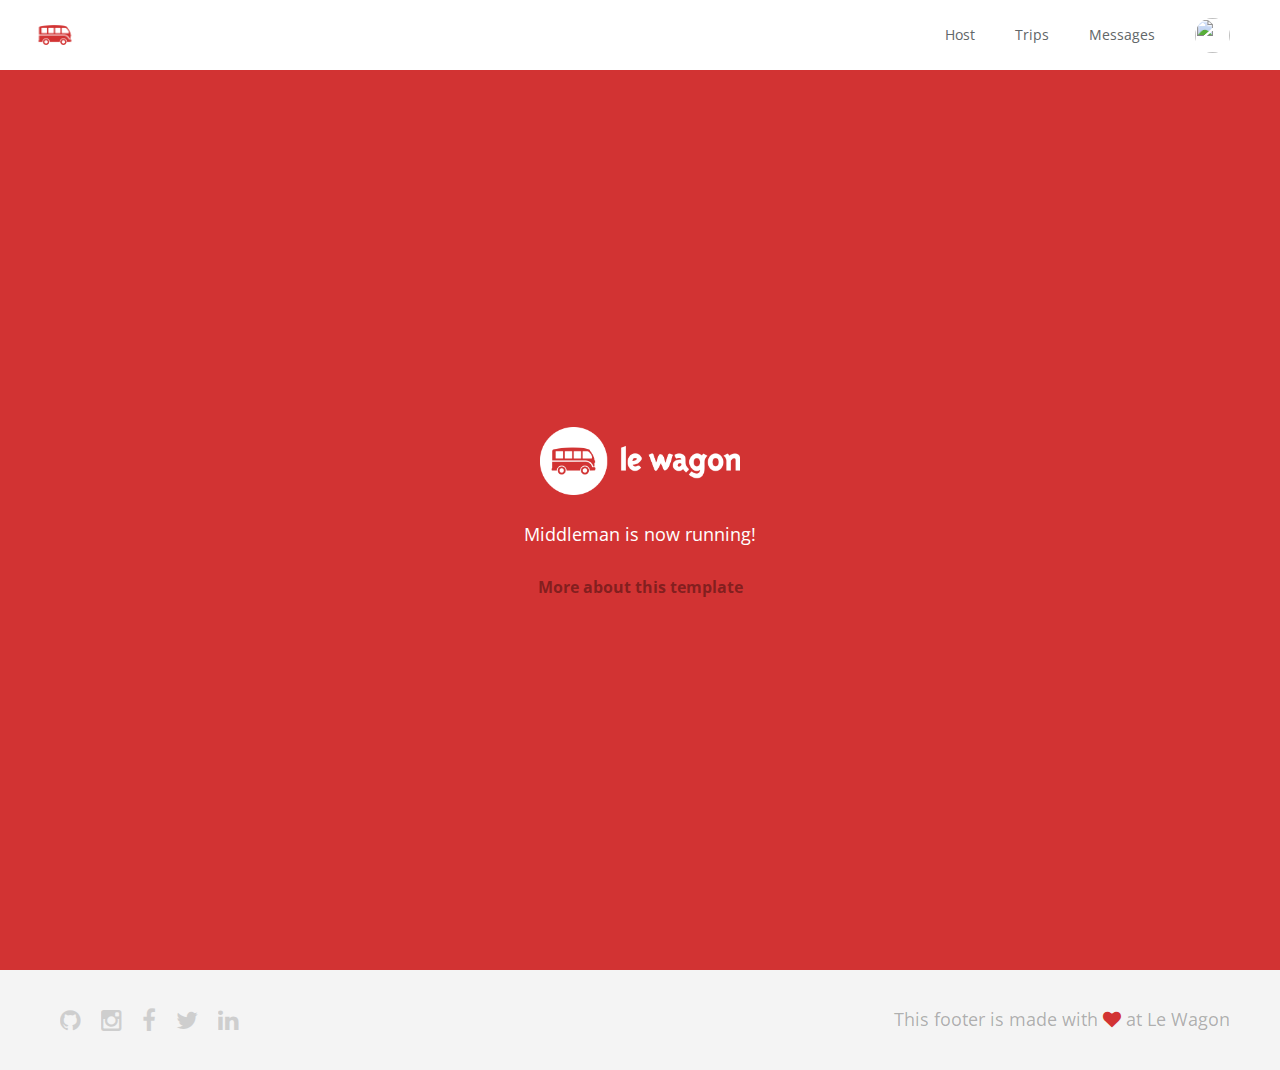
==== commit 1d481739: "Automated commit at 2017-11-13 11:22:02 UTC by middleman-deploy 2.0.0-alpha" ====
--- a/index.html
+++ b/index.html
@@ -7,11 +7,50 @@
           content="width=device-width, initial-scale=1, shrink-to-fit=no">
     <!-- Use the title from a page's frontmatter if it has one -->
     <title>Le Wagon - Middleman</title>
-    <link href="stylesheets/application-3c48b980.css" rel="stylesheet" />
+    <link href="stylesheets/application-006ce446.css" rel="stylesheet" />
     <script src="javascripts/application-93de88c9.js"></script>
     <link href="images/favicon-f15af148.png" rel="icon" type="image/png" />
   </head>
   <body>
+    <div class="navbar-wagon">
+  <!-- Logo -->
+  <a href="/" class="navbar-wagon-brand">
+    <img src="images/logo-acc9c0ec.png" id="logo" alt="Logo" />
+  </a>
+
+  <!-- Right Navigation -->
+  <div class="navbar-wagon-right hidden-xs hidden-sm">
+
+    <a href="" class="navbar-wagon-item navbar-wagon-link">Host</a>
+    <a href="" class="navbar-wagon-item navbar-wagon-link">Trips</a>
+    <a href="" class="navbar-wagon-item navbar-wagon-link">Messages</a>
+
+    <!-- Profile picture with dropdown list -->
+    <div class="navbar-wagon-item">
+      <div class="dropdown">
+        <img src="https://kitt.lewagon.com/placeholder/users/ssaunier" class="avatar dropdown-toggle" id="navbar-wagon-menu" data-toggle="dropdown">
+        <ul class="dropdown-menu dropdown-menu-right navbar-wagon-dropdown-menu">
+          <li><a href="#">Profile</a></li>
+          <li><a href="#">Dashboard</a></li>
+          <li><a href="#">Log Out</a></li>
+        </ul>
+      </div>
+    </div>
+  </div>
+
+  <!-- Dropdown appearing on mobile only -->
+  <div class="navbar-wagon-item hidden-md hidden-lg">
+    <div class="dropdown">
+      <i class="fa fa-bars dropdown-toggle" data-toggle="dropdown"></i>
+      <ul class="dropdown-menu dropdown-menu-right navbar-wagon-dropdown-menu">
+        <li><a href="#">Host</a></li>
+        <li><a href="#">Trips</a></li>
+        <li><a href="#">Messagese</a></li>
+      </ul>
+    </div>
+  </div>
+</div>
+
     <div id="home">
   <div class="home-content">
     <img src="images/logo-acc9c0ec.png" width="200" alt="Logo" />
@@ -24,5 +63,19 @@
   </div>
 </div>
 
+
+    <div class="footer">
+  <div class="footer-links">
+    <a href="#"><i class="fa fa-github"></i></a>
+    <a href="#"><i class="fa fa-instagram"></i></a>
+    <a href="#"><i class="fa fa-facebook"></i></a>
+    <a href="#"><i class="fa fa-twitter"></i></a>
+    <a href="#"><i class="fa fa-linkedin"></i></a>
+  </div>
+  <div class="footer-copyright">
+    This footer is made with <i class="fa fa-heart"></i> at Le Wagon
+  </div>
+</div>
+
   </body>
 </html>
--- a/stylesheets/application-006ce446.css
+++ b/stylesheets/application-006ce446.css
@@ -0,0 +1,8 @@
+@import url("https://fonts.googleapis.com/css?family=Open+Sans:400,300,700|Raleway:400,100,300,700,500");/*!
+ * Bootstrap v3.3.7 (http://getbootstrap.com)
+ * Copyright 2011-2016 Twitter, Inc.
+ * Licensed under MIT (https://github.com/twbs/bootstrap/blob/master/LICENSE)
+ *//*! normalize.css v3.0.3 | MIT License | github.com/necolas/normalize.css */html{font-family:sans-serif;-ms-text-size-adjust:100%;-webkit-text-size-adjust:100%}body{margin:0}article,aside,details,figcaption,figure,footer,header,hgroup,main,menu,nav,section,summary{display:block}audio,canvas,progress,video{display:inline-block;vertical-align:baseline}audio:not([controls]){display:none;height:0}[hidden],template{display:none}a{background-color:transparent}a:active,a:hover{outline:0}abbr[title]{border-bottom:1px dotted}b,strong{font-weight:bold}dfn{font-style:italic}h1{font-size:2em;margin:0.67em 0}mark{background:#ff0;color:#000}small{font-size:80%}sub,sup{font-size:75%;line-height:0;position:relative;vertical-align:baseline}sup{top:-0.5em}sub{bottom:-0.25em}img{border:0}svg:not(:root){overflow:hidden}figure{margin:1em 40px}hr{-webkit-box-sizing:content-box;box-sizing:content-box;height:0}pre{overflow:auto}code,kbd,pre,samp{font-family:monospace, monospace;font-size:1em}button,input,optgroup,select,textarea{color:inherit;font:inherit;margin:0}button{overflow:visible}button,select{text-transform:none}button,html input[type="button"],input[type="reset"],input[type="submit"]{-webkit-appearance:button;cursor:pointer}button[disabled],html input[disabled]{cursor:default}button::-moz-focus-inner,input::-moz-focus-inner{border:0;padding:0}input{line-height:normal}input[type="checkbox"],input[type="radio"]{-webkit-box-sizing:border-box;box-sizing:border-box;padding:0}input[type="number"]::-webkit-inner-spin-button,input[type="number"]::-webkit-outer-spin-button{height:auto}input[type="search"]{-webkit-appearance:textfield;-webkit-box-sizing:content-box;box-sizing:content-box}input[type="search"]::-webkit-search-cancel-button,input[type="search"]::-webkit-search-decoration{-webkit-appearance:none}fieldset{border:1px solid #c0c0c0;margin:0 2px;padding:0.35em 0.625em 0.75em}legend{border:0;padding:0}textarea{overflow:auto}optgroup{font-weight:bold}table{border-collapse:collapse;border-spacing:0}td,th{padding:0}/*! Source: https://github.com/h5bp/html5-boilerplate/blob/master/src/css/main.css */@media print{*,*:before,*:after{background:transparent !important;color:#000 !important;-webkit-box-shadow:none !important;box-shadow:none !important;text-shadow:none !important}a,a:visited{text-decoration:underline}a[href]:after{content:" (" attr(href) ")"}abbr[title]:after{content:" (" attr(title) ")"}a[href^="#"]:after,a[href^="javascript:"]:after{content:""}pre,blockquote{border:1px solid #999;page-break-inside:avoid}thead{display:table-header-group}tr,img{page-break-inside:avoid}img{max-width:100% !important}p,h2,h3{orphans:3;widows:3}h2,h3{page-break-after:avoid}.navbar{display:none}.btn>.caret,.dropup>.btn>.caret{border-top-color:#000 !important}.label{border:1px solid #000}.table{border-collapse:collapse !important}.table td,.table th{background-color:#fff !important}.table-bordered th,.table-bordered td{border:1px solid #ddd !important}}@font-face{font-family:'Glyphicons Halflings';src:url("../assets/bootstrap/glyphicons-halflings-regular-86b6f62b.eot");src:url("../assets/bootstrap/glyphicons-halflings-regular-86b6f62b.eot?#iefix") format("embedded-opentype"),url("../assets/bootstrap/glyphicons-halflings-regular-ca35b697.woff2") format("woff2"),url("../assets/bootstrap/glyphicons-halflings-regular-278e49a8.woff") format("woff"),url("../assets/bootstrap/glyphicons-halflings-regular-44bc1850.ttf") format("truetype"),url("../assets/bootstrap/glyphicons-halflings-regular-de51a849.svg#glyphicons_halflingsregular") format("svg")}.glyphicon{position:relative;top:1px;display:inline-block;font-family:'Glyphicons Halflings';font-style:normal;font-weight:normal;line-height:1;-webkit-font-smoothing:antialiased;-moz-osx-font-smoothing:grayscale}.glyphicon-asterisk:before{content:"\002a"}.glyphicon-plus:before{content:"\002b"}.glyphicon-euro:before,.glyphicon-eur:before{content:"\20ac"}.glyphicon-minus:before{content:"\2212"}.glyphicon-cloud:before{content:"\2601"}.glyphicon-envelope:before{content:"\2709"}.glyphicon-pencil:before{content:"\270f"}.glyphicon-glass:before{content:"\e001"}.glyphicon-music:before{content:"\e002"}.glyphicon-search:before{content:"\e003"}.glyphicon-heart:before{content:"\e005"}.glyphicon-star:before{content:"\e006"}.glyphicon-star-empty:before{content:"\e007"}.glyphicon-user:before{content:"\e008"}.glyphicon-film:before{content:"\e009"}.glyphicon-th-large:before{content:"\e010"}.glyphicon-th:before{content:"\e011"}.glyphicon-th-list:before{content:"\e012"}.glyphicon-ok:before{content:"\e013"}.glyphicon-remove:before{content:"\e014"}.glyphicon-zoom-in:before{content:"\e015"}.glyphicon-zoom-out:before{content:"\e016"}.glyphicon-off:before{content:"\e017"}.glyphicon-signal:before{content:"\e018"}.glyphicon-cog:before{content:"\e019"}.glyphicon-trash:before{content:"\e020"}.glyphicon-home:before{content:"\e021"}.glyphicon-file:before{content:"\e022"}.glyphicon-time:before{content:"\e023"}.glyphicon-road:before{content:"\e024"}.glyphicon-download-alt:before{content:"\e025"}.glyphicon-download:before{content:"\e026"}.glyphicon-upload:before{content:"\e027"}.glyphicon-inbox:before{content:"\e028"}.glyphicon-play-circle:before{content:"\e029"}.glyphicon-repeat:before{content:"\e030"}.glyphicon-refresh:before{content:"\e031"}.glyphicon-list-alt:before{content:"\e032"}.glyphicon-lock:before{content:"\e033"}.glyphicon-flag:before{content:"\e034"}.glyphicon-headphones:before{content:"\e035"}.glyphicon-volume-off:before{content:"\e036"}.glyphicon-volume-down:before{content:"\e037"}.glyphicon-volume-up:before{content:"\e038"}.glyphicon-qrcode:before{content:"\e039"}.glyphicon-barcode:before{content:"\e040"}.glyphicon-tag:before{content:"\e041"}.glyphicon-tags:before{content:"\e042"}.glyphicon-book:before{content:"\e043"}.glyphicon-bookmark:before{content:"\e044"}.glyphicon-print:before{content:"\e045"}.glyphicon-camera:before{content:"\e046"}.glyphicon-font:before{content:"\e047"}.glyphicon-bold:before{content:"\e048"}.glyphicon-italic:before{content:"\e049"}.glyphicon-text-height:before{content:"\e050"}.glyphicon-text-width:before{content:"\e051"}.glyphicon-align-left:before{content:"\e052"}.glyphicon-align-center:before{content:"\e053"}.glyphicon-align-right:before{content:"\e054"}.glyphicon-align-justify:before{content:"\e055"}.glyphicon-list:before{content:"\e056"}.glyphicon-indent-left:before{content:"\e057"}.glyphicon-indent-right:before{content:"\e058"}.glyphicon-facetime-video:before{content:"\e059"}.glyphicon-picture:before{content:"\e060"}.glyphicon-map-marker:before{content:"\e062"}.glyphicon-adjust:before{content:"\e063"}.glyphicon-tint:before{content:"\e064"}.glyphicon-edit:before{content:"\e065"}.glyphicon-share:before{content:"\e066"}.glyphicon-check:before{content:"\e067"}.glyphicon-move:before{content:"\e068"}.glyphicon-step-backward:before{content:"\e069"}.glyphicon-fast-backward:before{content:"\e070"}.glyphicon-backward:before{content:"\e071"}.glyphicon-play:before{content:"\e072"}.glyphicon-pause:before{content:"\e073"}.glyphicon-stop:before{content:"\e074"}.glyphicon-forward:before{content:"\e075"}.glyphicon-fast-forward:before{content:"\e076"}.glyphicon-step-forward:before{content:"\e077"}.glyphicon-eject:before{content:"\e078"}.glyphicon-chevron-left:before{content:"\e079"}.glyphicon-chevron-right:before{content:"\e080"}.glyphicon-plus-sign:before{content:"\e081"}.glyphicon-minus-sign:before{content:"\e082"}.glyphicon-remove-sign:before{content:"\e083"}.glyphicon-ok-sign:before{content:"\e084"}.glyphicon-question-sign:before{content:"\e085"}.glyphicon-info-sign:before{content:"\e086"}.glyphicon-screenshot:before{content:"\e087"}.glyphicon-remove-circle:before{content:"\e088"}.glyphicon-ok-circle:before{content:"\e089"}.glyphicon-ban-circle:before{content:"\e090"}.glyphicon-arrow-left:before{content:"\e091"}.glyphicon-arrow-right:before{content:"\e092"}.glyphicon-arrow-up:before{content:"\e093"}.glyphicon-arrow-down:before{content:"\e094"}.glyphicon-share-alt:before{content:"\e095"}.glyphicon-resize-full:before{content:"\e096"}.glyphicon-resize-small:before{content:"\e097"}.glyphicon-exclamation-sign:before{content:"\e101"}.glyphicon-gift:before{content:"\e102"}.glyphicon-leaf:before{content:"\e103"}.glyphicon-fire:before{content:"\e104"}.glyphicon-eye-open:before{content:"\e105"}.glyphicon-eye-close:before{content:"\e106"}.glyphicon-warning-sign:before{content:"\e107"}.glyphicon-plane:before{content:"\e108"}.glyphicon-calendar:before{content:"\e109"}.glyphicon-random:before{content:"\e110"}.glyphicon-comment:before{content:"\e111"}.glyphicon-magnet:before{content:"\e112"}.glyphicon-chevron-up:before{content:"\e113"}.glyphicon-chevron-down:before{content:"\e114"}.glyphicon-retweet:before{content:"\e115"}.glyphicon-shopping-cart:before{content:"\e116"}.glyphicon-folder-close:before{content:"\e117"}.glyphicon-folder-open:before{content:"\e118"}.glyphicon-resize-vertical:before{content:"\e119"}.glyphicon-resize-horizontal:before{content:"\e120"}.glyphicon-hdd:before{content:"\e121"}.glyphicon-bullhorn:before{content:"\e122"}.glyphicon-bell:before{content:"\e123"}.glyphicon-certificate:before{content:"\e124"}.glyphicon-thumbs-up:before{content:"\e125"}.glyphicon-thumbs-down:before{content:"\e126"}.glyphicon-hand-right:before{content:"\e127"}.glyphicon-hand-left:before{content:"\e128"}.glyphicon-hand-up:before{content:"\e129"}.glyphicon-hand-down:before{content:"\e130"}.glyphicon-circle-arrow-right:before{content:"\e131"}.glyphicon-circle-arrow-left:before{content:"\e132"}.glyphicon-circle-arrow-up:before{content:"\e133"}.glyphicon-circle-arrow-down:before{content:"\e134"}.glyphicon-globe:before{content:"\e135"}.glyphicon-wrench:before{content:"\e136"}.glyphicon-tasks:before{content:"\e137"}.glyphicon-filter:before{content:"\e138"}.glyphicon-briefcase:before{content:"\e139"}.glyphicon-fullscreen:before{content:"\e140"}.glyphicon-dashboard:before{content:"\e141"}.glyphicon-paperclip:before{content:"\e142"}.glyphicon-heart-empty:before{content:"\e143"}.glyphicon-link:before{content:"\e144"}.glyphicon-phone:before{content:"\e145"}.glyphicon-pushpin:before{content:"\e146"}.glyphicon-usd:before{content:"\e148"}.glyphicon-gbp:before{content:"\e149"}.glyphicon-sort:before{content:"\e150"}.glyphicon-sort-by-alphabet:before{content:"\e151"}.glyphicon-sort-by-alphabet-alt:before{content:"\e152"}.glyphicon-sort-by-order:before{content:"\e153"}.glyphicon-sort-by-order-alt:before{content:"\e154"}.glyphicon-sort-by-attributes:before{content:"\e155"}.glyphicon-sort-by-attributes-alt:before{content:"\e156"}.glyphicon-unchecked:before{content:"\e157"}.glyphicon-expand:before{content:"\e158"}.glyphicon-collapse-down:before{content:"\e159"}.glyphicon-collapse-up:before{content:"\e160"}.glyphicon-log-in:before{content:"\e161"}.glyphicon-flash:before{content:"\e162"}.glyphicon-log-out:before{content:"\e163"}.glyphicon-new-window:before{content:"\e164"}.glyphicon-record:before{content:"\e165"}.glyphicon-save:before{content:"\e166"}.glyphicon-open:before{content:"\e167"}.glyphicon-saved:before{content:"\e168"}.glyphicon-import:before{content:"\e169"}.glyphicon-export:before{content:"\e170"}.glyphicon-send:before{content:"\e171"}.glyphicon-floppy-disk:before{content:"\e172"}.glyphicon-floppy-saved:before{content:"\e173"}.glyphicon-floppy-remove:before{content:"\e174"}.glyphicon-floppy-save:before{content:"\e175"}.glyphicon-floppy-open:before{content:"\e176"}.glyphicon-credit-card:before{content:"\e177"}.glyphicon-transfer:before{content:"\e178"}.glyphicon-cutlery:before{content:"\e179"}.glyphicon-header:before{content:"\e180"}.glyphicon-compressed:before{content:"\e181"}.glyphicon-earphone:before{content:"\e182"}.glyphicon-phone-alt:before{content:"\e183"}.glyphicon-tower:before{content:"\e184"}.glyphicon-stats:before{content:"\e185"}.glyphicon-sd-video:before{content:"\e186"}.glyphicon-hd-video:before{content:"\e187"}.glyphicon-subtitles:before{content:"\e188"}.glyphicon-sound-stereo:before{content:"\e189"}.glyphicon-sound-dolby:before{content:"\e190"}.glyphicon-sound-5-1:before{content:"\e191"}.glyphicon-sound-6-1:before{content:"\e192"}.glyphicon-sound-7-1:before{content:"\e193"}.glyphicon-copyright-mark:before{content:"\e194"}.glyphicon-registration-mark:before{content:"\e195"}.glyphicon-cloud-download:before{content:"\e197"}.glyphicon-cloud-upload:before{content:"\e198"}.glyphicon-tree-conifer:before{content:"\e199"}.glyphicon-tree-deciduous:before{content:"\e200"}.glyphicon-cd:before{content:"\e201"}.glyphicon-save-file:before{content:"\e202"}.glyphicon-open-file:before{content:"\e203"}.glyphicon-level-up:before{content:"\e204"}.glyphicon-copy:before{content:"\e205"}.glyphicon-paste:before{content:"\e206"}.glyphicon-alert:before{content:"\e209"}.glyphicon-equalizer:before{content:"\e210"}.glyphicon-king:before{content:"\e211"}.glyphicon-queen:before{content:"\e212"}.glyphicon-pawn:before{content:"\e213"}.glyphicon-bishop:before{content:"\e214"}.glyphicon-knight:before{content:"\e215"}.glyphicon-baby-formula:before{content:"\e216"}.glyphicon-tent:before{content:"\26fa"}.glyphicon-blackboard:before{content:"\e218"}.glyphicon-bed:before{content:"\e219"}.glyphicon-apple:before{content:"\f8ff"}.glyphicon-erase:before{content:"\e221"}.glyphicon-hourglass:before{content:"\231b"}.glyphicon-lamp:before{content:"\e223"}.glyphicon-duplicate:before{content:"\e224"}.glyphicon-piggy-bank:before{content:"\e225"}.glyphicon-scissors:before{content:"\e226"}.glyphicon-bitcoin:before{content:"\e227"}.glyphicon-btc:before{content:"\e227"}.glyphicon-xbt:before{content:"\e227"}.glyphicon-yen:before{content:"\00a5"}.glyphicon-jpy:before{content:"\00a5"}.glyphicon-ruble:before{content:"\20bd"}.glyphicon-rub:before{content:"\20bd"}.glyphicon-scale:before{content:"\e230"}.glyphicon-ice-lolly:before{content:"\e231"}.glyphicon-ice-lolly-tasted:before{content:"\e232"}.glyphicon-education:before{content:"\e233"}.glyphicon-option-horizontal:before{content:"\e234"}.glyphicon-option-vertical:before{content:"\e235"}.glyphicon-menu-hamburger:before{content:"\e236"}.glyphicon-modal-window:before{content:"\e237"}.glyphicon-oil:before{content:"\e238"}.glyphicon-grain:before{content:"\e239"}.glyphicon-sunglasses:before{content:"\e240"}.glyphicon-text-size:before{content:"\e241"}.glyphicon-text-color:before{content:"\e242"}.glyphicon-text-background:before{content:"\e243"}.glyphicon-object-align-top:before{content:"\e244"}.glyphicon-object-align-bottom:before{content:"\e245"}.glyphicon-object-align-horizontal:before{content:"\e246"}.glyphicon-object-align-left:before{content:"\e247"}.glyphicon-object-align-vertical:before{content:"\e248"}.glyphicon-object-align-right:before{content:"\e249"}.glyphicon-triangle-right:before{content:"\e250"}.glyphicon-triangle-left:before{content:"\e251"}.glyphicon-triangle-bottom:before{content:"\e252"}.glyphicon-triangle-top:before{content:"\e253"}.glyphicon-console:before{content:"\e254"}.glyphicon-superscript:before{content:"\e255"}.glyphicon-subscript:before{content:"\e256"}.glyphicon-menu-left:before{content:"\e257"}.glyphicon-menu-right:before{content:"\e258"}.glyphicon-menu-down:before{content:"\e259"}.glyphicon-menu-up:before{content:"\e260"}*{-webkit-box-sizing:border-box;box-sizing:border-box}*:before,*:after{-webkit-box-sizing:border-box;box-sizing:border-box}html{font-size:10px;-webkit-tap-highlight-color:transparent}body{font-family:"Open Sans", "Helvetica", "sans-serif";font-size:18px;line-height:1.42857143;color:#333333;background-color:#F4F4F4}input,button,select,textarea{font-family:inherit;font-size:inherit;line-height:inherit}a{color:#469AE0;text-decoration:none}a:hover,a:focus{color:#1f74ba;text-decoration:underline}a:focus{outline:5px auto -webkit-focus-ring-color;outline-offset:-2px}figure{margin:0}img{vertical-align:middle}.img-responsive{display:block;max-width:100%;height:auto}.img-rounded{border-radius:2px}.img-thumbnail{padding:4px;line-height:1.42857143;background-color:#F4F4F4;border:1px solid #ddd;border-radius:2px;-webkit-transition:all 0.2s ease-in-out;transition:all 0.2s ease-in-out;display:inline-block;max-width:100%;height:auto}.img-circle{border-radius:50%}hr{margin-top:25px;margin-bottom:25px;border:0;border-top:1px solid #eeeeee}.sr-only{position:absolute;width:1px;height:1px;margin:-1px;padding:0;overflow:hidden;clip:rect(0, 0, 0, 0);border:0}.sr-only-focusable:active,.sr-only-focusable:focus{position:static;width:auto;height:auto;margin:0;overflow:visible;clip:auto}[role="button"]{cursor:pointer}h1,h2,h3,h4,h5,h6,.h1,.h2,.h3,.h4,.h5,.h6{font-family:"Raleway", "Helvetica", "sans-serif";font-weight:500;line-height:1.1;color:inherit}h1 small,h1 .small,h2 small,h2 .small,h3 small,h3 .small,h4 small,h4 .small,h5 small,h5 .small,h6 small,h6 .small,.h1 small,.h1 .small,.h2 small,.h2 .small,.h3 small,.h3 .small,.h4 small,.h4 .small,.h5 small,.h5 .small,.h6 small,.h6 .small{font-weight:normal;line-height:1;color:#777777}h1,.h1,h2,.h2,h3,.h3{margin-top:25px;margin-bottom:12.5px}h1 small,h1 .small,.h1 small,.h1 .small,h2 small,h2 .small,.h2 small,.h2 .small,h3 small,h3 .small,.h3 small,.h3 .small{font-size:65%}h4,.h4,h5,.h5,h6,.h6{margin-top:12.5px;margin-bottom:12.5px}h4 small,h4 .small,.h4 small,.h4 .small,h5 small,h5 .small,.h5 small,.h5 .small,h6 small,h6 .small,.h6 small,.h6 .small{font-size:75%}h1,.h1{font-size:46px}h2,.h2{font-size:38px}h3,.h3{font-size:31px}h4,.h4{font-size:23px}h5,.h5{font-size:18px}h6,.h6{font-size:16px}p{margin:0 0 12.5px}.lead{margin-bottom:25px;font-size:20px;font-weight:300;line-height:1.4}@media (min-width: 768px){.lead{font-size:27px}}small,.small{font-size:88%}mark,.mark{background-color:#fcf8e3;padding:.2em}.text-left{text-align:left}.text-right{text-align:right}.text-center{text-align:center}.text-justify{text-align:justify}.text-nowrap{white-space:nowrap}.text-lowercase{text-transform:lowercase}.text-uppercase,.initialism{text-transform:uppercase}.text-capitalize{text-transform:capitalize}.text-muted{color:#777777}.text-primary{color:#469AE0}a.text-primary:hover,a.text-primary:focus{color:#2381d0}.text-success{color:#3c763d}a.text-success:hover,a.text-success:focus{color:#2b542c}.text-info{color:#31708f}a.text-info:hover,a.text-info:focus{color:#245269}.text-warning{color:#8a6d3b}a.text-warning:hover,a.text-warning:focus{color:#66512c}.text-danger{color:#a94442}a.text-danger:hover,a.text-danger:focus{color:#843534}.bg-primary{color:#fff}.bg-primary{background-color:#469AE0}a.bg-primary:hover,a.bg-primary:focus{background-color:#2381d0}.bg-success{background-color:#dff0d8}a.bg-success:hover,a.bg-success:focus{background-color:#c1e2b3}.bg-info{background-color:#d9edf7}a.bg-info:hover,a.bg-info:focus{background-color:#afd9ee}.bg-warning{background-color:#fcf8e3}a.bg-warning:hover,a.bg-warning:focus{background-color:#f7ecb5}.bg-danger{background-color:#f2dede}a.bg-danger:hover,a.bg-danger:focus{background-color:#e4b9b9}.page-header{padding-bottom:11.5px;margin:50px 0 25px;border-bottom:1px solid #eeeeee}ul,ol{margin-top:0;margin-bottom:12.5px}ul ul,ul ol,ol ul,ol ol{margin-bottom:0}.list-unstyled{padding-left:0;list-style:none}.list-inline{padding-left:0;list-style:none;margin-left:-5px}.list-inline>li{display:inline-block;padding-left:5px;padding-right:5px}dl{margin-top:0;margin-bottom:25px}dt,dd{line-height:1.42857143}dt{font-weight:bold}dd{margin-left:0}.dl-horizontal dd:before,.dl-horizontal dd:after{content:" ";display:table}.dl-horizontal dd:after{clear:both}@media (min-width: 768px){.dl-horizontal dt{float:left;width:160px;clear:left;text-align:right;overflow:hidden;text-overflow:ellipsis;white-space:nowrap}.dl-horizontal dd{margin-left:180px}}abbr[title],abbr[data-original-title]{cursor:help;border-bottom:1px dotted #777777}.initialism{font-size:90%}blockquote{padding:12.5px 25px;margin:0 0 25px;font-size:22.5px;border-left:5px solid #eeeeee}blockquote p:last-child,blockquote ul:last-child,blockquote ol:last-child{margin-bottom:0}blockquote footer,blockquote small,blockquote .small{display:block;font-size:80%;line-height:1.42857143;color:#777777}blockquote footer:before,blockquote small:before,blockquote .small:before{content:'\2014 \00A0'}.blockquote-reverse,blockquote.pull-right{padding-right:15px;padding-left:0;border-right:5px solid #eeeeee;border-left:0;text-align:right}.blockquote-reverse footer:before,.blockquote-reverse small:before,.blockquote-reverse .small:before,blockquote.pull-right footer:before,blockquote.pull-right small:before,blockquote.pull-right .small:before{content:''}.blockquote-reverse footer:after,.blockquote-reverse small:after,.blockquote-reverse .small:after,blockquote.pull-right footer:after,blockquote.pull-right small:after,blockquote.pull-right .small:after{content:'\00A0 \2014'}address{margin-bottom:25px;font-style:normal;line-height:1.42857143}code,kbd,pre,samp{font-family:Menlo, Monaco, Consolas, "Courier New", monospace}code{padding:2px 4px;font-size:90%;color:#c7254e;background-color:#f9f2f4;border-radius:2px}kbd{padding:2px 4px;font-size:90%;color:#fff;background-color:#333;border-radius:2px;-webkit-box-shadow:inset 0 -1px 0 rgba(0,0,0,0.25);box-shadow:inset 0 -1px 0 rgba(0,0,0,0.25)}kbd kbd{padding:0;font-size:100%;font-weight:bold;-webkit-box-shadow:none;box-shadow:none}pre{display:block;padding:12px;margin:0 0 12.5px;font-size:17px;line-height:1.42857143;word-break:break-all;word-wrap:break-word;color:#333333;background-color:#f5f5f5;border:1px solid #ccc;border-radius:2px}pre code{padding:0;font-size:inherit;color:inherit;white-space:pre-wrap;background-color:transparent;border-radius:0}.pre-scrollable{max-height:340px;overflow-y:scroll}.container{margin-right:auto;margin-left:auto;padding-left:15px;padding-right:15px}.container:before,.container:after{content:" ";display:table}.container:after{clear:both}@media (min-width: 768px){.container{width:750px}}@media (min-width: 992px){.container{width:970px}}@media (min-width: 1200px){.container{width:1170px}}.container-fluid{margin-right:auto;margin-left:auto;padding-left:15px;padding-right:15px}.container-fluid:before,.container-fluid:after{content:" ";display:table}.container-fluid:after{clear:both}.row{margin-left:-15px;margin-right:-15px}.row:before,.row:after{content:" ";display:table}.row:after{clear:both}.col-xs-1,.col-sm-1,.col-md-1,.col-lg-1,.col-xs-2,.col-sm-2,.col-md-2,.col-lg-2,.col-xs-3,.col-sm-3,.col-md-3,.col-lg-3,.col-xs-4,.col-sm-4,.col-md-4,.col-lg-4,.col-xs-5,.col-sm-5,.col-md-5,.col-lg-5,.col-xs-6,.col-sm-6,.col-md-6,.col-lg-6,.col-xs-7,.col-sm-7,.col-md-7,.col-lg-7,.col-xs-8,.col-sm-8,.col-md-8,.col-lg-8,.col-xs-9,.col-sm-9,.col-md-9,.col-lg-9,.col-xs-10,.col-sm-10,.col-md-10,.col-lg-10,.col-xs-11,.col-sm-11,.col-md-11,.col-lg-11,.col-xs-12,.col-sm-12,.col-md-12,.col-lg-12{position:relative;min-height:1px;padding-left:15px;padding-right:15px}.col-xs-1,.col-xs-2,.col-xs-3,.col-xs-4,.col-xs-5,.col-xs-6,.col-xs-7,.col-xs-8,.col-xs-9,.col-xs-10,.col-xs-11,.col-xs-12{float:left}.col-xs-1{width:8.33333333%}.col-xs-2{width:16.66666667%}.col-xs-3{width:25%}.col-xs-4{width:33.33333333%}.col-xs-5{width:41.66666667%}.col-xs-6{width:50%}.col-xs-7{width:58.33333333%}.col-xs-8{width:66.66666667%}.col-xs-9{width:75%}.col-xs-10{width:83.33333333%}.col-xs-11{width:91.66666667%}.col-xs-12{width:100%}.col-xs-pull-0{right:auto}.col-xs-pull-1{right:8.33333333%}.col-xs-pull-2{right:16.66666667%}.col-xs-pull-3{right:25%}.col-xs-pull-4{right:33.33333333%}.col-xs-pull-5{right:41.66666667%}.col-xs-pull-6{right:50%}.col-xs-pull-7{right:58.33333333%}.col-xs-pull-8{right:66.66666667%}.col-xs-pull-9{right:75%}.col-xs-pull-10{right:83.33333333%}.col-xs-pull-11{right:91.66666667%}.col-xs-pull-12{right:100%}.col-xs-push-0{left:auto}.col-xs-push-1{left:8.33333333%}.col-xs-push-2{left:16.66666667%}.col-xs-push-3{left:25%}.col-xs-push-4{left:33.33333333%}.col-xs-push-5{left:41.66666667%}.col-xs-push-6{left:50%}.col-xs-push-7{left:58.33333333%}.col-xs-push-8{left:66.66666667%}.col-xs-push-9{left:75%}.col-xs-push-10{left:83.33333333%}.col-xs-push-11{left:91.66666667%}.col-xs-push-12{left:100%}.col-xs-offset-0{margin-left:0%}.col-xs-offset-1{margin-left:8.33333333%}.col-xs-offset-2{margin-left:16.66666667%}.col-xs-offset-3{margin-left:25%}.col-xs-offset-4{margin-left:33.33333333%}.col-xs-offset-5{margin-left:41.66666667%}.col-xs-offset-6{margin-left:50%}.col-xs-offset-7{margin-left:58.33333333%}.col-xs-offset-8{margin-left:66.66666667%}.col-xs-offset-9{margin-left:75%}.col-xs-offset-10{margin-left:83.33333333%}.col-xs-offset-11{margin-left:91.66666667%}.col-xs-offset-12{margin-left:100%}@media (min-width: 768px){.col-sm-1,.col-sm-2,.col-sm-3,.col-sm-4,.col-sm-5,.col-sm-6,.col-sm-7,.col-sm-8,.col-sm-9,.col-sm-10,.col-sm-11,.col-sm-12{float:left}.col-sm-1{width:8.33333333%}.col-sm-2{width:16.66666667%}.col-sm-3{width:25%}.col-sm-4{width:33.33333333%}.col-sm-5{width:41.66666667%}.col-sm-6{width:50%}.col-sm-7{width:58.33333333%}.col-sm-8{width:66.66666667%}.col-sm-9{width:75%}.col-sm-10{width:83.33333333%}.col-sm-11{width:91.66666667%}.col-sm-12{width:100%}.col-sm-pull-0{right:auto}.col-sm-pull-1{right:8.33333333%}.col-sm-pull-2{right:16.66666667%}.col-sm-pull-3{right:25%}.col-sm-pull-4{right:33.33333333%}.col-sm-pull-5{right:41.66666667%}.col-sm-pull-6{right:50%}.col-sm-pull-7{right:58.33333333%}.col-sm-pull-8{right:66.66666667%}.col-sm-pull-9{right:75%}.col-sm-pull-10{right:83.33333333%}.col-sm-pull-11{right:91.66666667%}.col-sm-pull-12{right:100%}.col-sm-push-0{left:auto}.col-sm-push-1{left:8.33333333%}.col-sm-push-2{left:16.66666667%}.col-sm-push-3{left:25%}.col-sm-push-4{left:33.33333333%}.col-sm-push-5{left:41.66666667%}.col-sm-push-6{left:50%}.col-sm-push-7{left:58.33333333%}.col-sm-push-8{left:66.66666667%}.col-sm-push-9{left:75%}.col-sm-push-10{left:83.33333333%}.col-sm-push-11{left:91.66666667%}.col-sm-push-12{left:100%}.col-sm-offset-0{margin-left:0%}.col-sm-offset-1{margin-left:8.33333333%}.col-sm-offset-2{margin-left:16.66666667%}.col-sm-offset-3{margin-left:25%}.col-sm-offset-4{margin-left:33.33333333%}.col-sm-offset-5{margin-left:41.66666667%}.col-sm-offset-6{margin-left:50%}.col-sm-offset-7{margin-left:58.33333333%}.col-sm-offset-8{margin-left:66.66666667%}.col-sm-offset-9{margin-left:75%}.col-sm-offset-10{margin-left:83.33333333%}.col-sm-offset-11{margin-left:91.66666667%}.col-sm-offset-12{margin-left:100%}}@media (min-width: 992px){.col-md-1,.col-md-2,.col-md-3,.col-md-4,.col-md-5,.col-md-6,.col-md-7,.col-md-8,.col-md-9,.col-md-10,.col-md-11,.col-md-12{float:left}.col-md-1{width:8.33333333%}.col-md-2{width:16.66666667%}.col-md-3{width:25%}.col-md-4{width:33.33333333%}.col-md-5{width:41.66666667%}.col-md-6{width:50%}.col-md-7{width:58.33333333%}.col-md-8{width:66.66666667%}.col-md-9{width:75%}.col-md-10{width:83.33333333%}.col-md-11{width:91.66666667%}.col-md-12{width:100%}.col-md-pull-0{right:auto}.col-md-pull-1{right:8.33333333%}.col-md-pull-2{right:16.66666667%}.col-md-pull-3{right:25%}.col-md-pull-4{right:33.33333333%}.col-md-pull-5{right:41.66666667%}.col-md-pull-6{right:50%}.col-md-pull-7{right:58.33333333%}.col-md-pull-8{right:66.66666667%}.col-md-pull-9{right:75%}.col-md-pull-10{right:83.33333333%}.col-md-pull-11{right:91.66666667%}.col-md-pull-12{right:100%}.col-md-push-0{left:auto}.col-md-push-1{left:8.33333333%}.col-md-push-2{left:16.66666667%}.col-md-push-3{left:25%}.col-md-push-4{left:33.33333333%}.col-md-push-5{left:41.66666667%}.col-md-push-6{left:50%}.col-md-push-7{left:58.33333333%}.col-md-push-8{left:66.66666667%}.col-md-push-9{left:75%}.col-md-push-10{left:83.33333333%}.col-md-push-11{left:91.66666667%}.col-md-push-12{left:100%}.col-md-offset-0{margin-left:0%}.col-md-offset-1{margin-left:8.33333333%}.col-md-offset-2{margin-left:16.66666667%}.col-md-offset-3{margin-left:25%}.col-md-offset-4{margin-left:33.33333333%}.col-md-offset-5{margin-left:41.66666667%}.col-md-offset-6{margin-left:50%}.col-md-offset-7{margin-left:58.33333333%}.col-md-offset-8{margin-left:66.66666667%}.col-md-offset-9{margin-left:75%}.col-md-offset-10{margin-left:83.33333333%}.col-md-offset-11{margin-left:91.66666667%}.col-md-offset-12{margin-left:100%}}@media (min-width: 1200px){.col-lg-1,.col-lg-2,.col-lg-3,.col-lg-4,.col-lg-5,.col-lg-6,.col-lg-7,.col-lg-8,.col-lg-9,.col-lg-10,.col-lg-11,.col-lg-12{float:left}.col-lg-1{width:8.33333333%}.col-lg-2{width:16.66666667%}.col-lg-3{width:25%}.col-lg-4{width:33.33333333%}.col-lg-5{width:41.66666667%}.col-lg-6{width:50%}.col-lg-7{width:58.33333333%}.col-lg-8{width:66.66666667%}.col-lg-9{width:75%}.col-lg-10{width:83.33333333%}.col-lg-11{width:91.66666667%}.col-lg-12{width:100%}.col-lg-pull-0{right:auto}.col-lg-pull-1{right:8.33333333%}.col-lg-pull-2{right:16.66666667%}.col-lg-pull-3{right:25%}.col-lg-pull-4{right:33.33333333%}.col-lg-pull-5{right:41.66666667%}.col-lg-pull-6{right:50%}.col-lg-pull-7{right:58.33333333%}.col-lg-pull-8{right:66.66666667%}.col-lg-pull-9{right:75%}.col-lg-pull-10{right:83.33333333%}.col-lg-pull-11{right:91.66666667%}.col-lg-pull-12{right:100%}.col-lg-push-0{left:auto}.col-lg-push-1{left:8.33333333%}.col-lg-push-2{left:16.66666667%}.col-lg-push-3{left:25%}.col-lg-push-4{left:33.33333333%}.col-lg-push-5{left:41.66666667%}.col-lg-push-6{left:50%}.col-lg-push-7{left:58.33333333%}.col-lg-push-8{left:66.66666667%}.col-lg-push-9{left:75%}.col-lg-push-10{left:83.33333333%}.col-lg-push-11{left:91.66666667%}.col-lg-push-12{left:100%}.col-lg-offset-0{margin-left:0%}.col-lg-offset-1{margin-left:8.33333333%}.col-lg-offset-2{margin-left:16.66666667%}.col-lg-offset-3{margin-left:25%}.col-lg-offset-4{margin-left:33.33333333%}.col-lg-offset-5{margin-left:41.66666667%}.col-lg-offset-6{margin-left:50%}.col-lg-offset-7{margin-left:58.33333333%}.col-lg-offset-8{margin-left:66.66666667%}.col-lg-offset-9{margin-left:75%}.col-lg-offset-10{margin-left:83.33333333%}.col-lg-offset-11{margin-left:91.66666667%}.col-lg-offset-12{margin-left:100%}}table{background-color:transparent}caption{padding-top:8px;padding-bottom:8px;color:#777777;text-align:left}th{text-align:left}.table{width:100%;max-width:100%;margin-bottom:25px}.table>thead>tr>th,.table>thead>tr>td,.table>tbody>tr>th,.table>tbody>tr>td,.table>tfoot>tr>th,.table>tfoot>tr>td{padding:8px;line-height:1.42857143;vertical-align:top;border-top:1px solid #ddd}.table>thead>tr>th{vertical-align:bottom;border-bottom:2px solid #ddd}.table>caption+thead>tr:first-child>th,.table>caption+thead>tr:first-child>td,.table>colgroup+thead>tr:first-child>th,.table>colgroup+thead>tr:first-child>td,.table>thead:first-child>tr:first-child>th,.table>thead:first-child>tr:first-child>td{border-top:0}.table>tbody+tbody{border-top:2px solid #ddd}.table .table{background-color:#F4F4F4}.table-condensed>thead>tr>th,.table-condensed>thead>tr>td,.table-condensed>tbody>tr>th,.table-condensed>tbody>tr>td,.table-condensed>tfoot>tr>th,.table-condensed>tfoot>tr>td{padding:5px}.table-bordered{border:1px solid #ddd}.table-bordered>thead>tr>th,.table-bordered>thead>tr>td,.table-bordered>tbody>tr>th,.table-bordered>tbody>tr>td,.table-bordered>tfoot>tr>th,.table-bordered>tfoot>tr>td{border:1px solid #ddd}.table-bordered>thead>tr>th,.table-bordered>thead>tr>td{border-bottom-width:2px}.table-striped>tbody>tr:nth-of-type(odd){background-color:#f9f9f9}.table-hover>tbody>tr:hover{background-color:#f5f5f5}table col[class*="col-"]{position:static;float:none;display:table-column}table td[class*="col-"],table th[class*="col-"]{position:static;float:none;display:table-cell}.table>thead>tr>td.active,.table>thead>tr>th.active,.table>thead>tr.active>td,.table>thead>tr.active>th,.table>tbody>tr>td.active,.table>tbody>tr>th.active,.table>tbody>tr.active>td,.table>tbody>tr.active>th,.table>tfoot>tr>td.active,.table>tfoot>tr>th.active,.table>tfoot>tr.active>td,.table>tfoot>tr.active>th{background-color:#f5f5f5}.table-hover>tbody>tr>td.active:hover,.table-hover>tbody>tr>th.active:hover,.table-hover>tbody>tr.active:hover>td,.table-hover>tbody>tr:hover>.active,.table-hover>tbody>tr.active:hover>th{background-color:#e8e8e8}.table>thead>tr>td.success,.table>thead>tr>th.success,.table>thead>tr.success>td,.table>thead>tr.success>th,.table>tbody>tr>td.success,.table>tbody>tr>th.success,.table>tbody>tr.success>td,.table>tbody>tr.success>th,.table>tfoot>tr>td.success,.table>tfoot>tr>th.success,.table>tfoot>tr.success>td,.table>tfoot>tr.success>th{background-color:#dff0d8}.table-hover>tbody>tr>td.success:hover,.table-hover>tbody>tr>th.success:hover,.table-hover>tbody>tr.success:hover>td,.table-hover>tbody>tr:hover>.success,.table-hover>tbody>tr.success:hover>th{background-color:#d0e9c6}.table>thead>tr>td.info,.table>thead>tr>th.info,.table>thead>tr.info>td,.table>thead>tr.info>th,.table>tbody>tr>td.info,.table>tbody>tr>th.info,.table>tbody>tr.info>td,.table>tbody>tr.info>th,.table>tfoot>tr>td.info,.table>tfoot>tr>th.info,.table>tfoot>tr.info>td,.table>tfoot>tr.info>th{background-color:#d9edf7}.table-hover>tbody>tr>td.info:hover,.table-hover>tbody>tr>th.info:hover,.table-hover>tbody>tr.info:hover>td,.table-hover>tbody>tr:hover>.info,.table-hover>tbody>tr.info:hover>th{background-color:#c4e3f3}.table>thead>tr>td.warning,.table>thead>tr>th.warning,.table>thead>tr.warning>td,.table>thead>tr.warning>th,.table>tbody>tr>td.warning,.table>tbody>tr>th.warning,.table>tbody>tr.warning>td,.table>tbody>tr.warning>th,.table>tfoot>tr>td.warning,.table>tfoot>tr>th.warning,.table>tfoot>tr.warning>td,.table>tfoot>tr.warning>th{background-color:#fcf8e3}.table-hover>tbody>tr>td.warning:hover,.table-hover>tbody>tr>th.warning:hover,.table-hover>tbody>tr.warning:hover>td,.table-hover>tbody>tr:hover>.warning,.table-hover>tbody>tr.warning:hover>th{background-color:#faf2cc}.table>thead>tr>td.danger,.table>thead>tr>th.danger,.table>thead>tr.danger>td,.table>thead>tr.danger>th,.table>tbody>tr>td.danger,.table>tbody>tr>th.danger,.table>tbody>tr.danger>td,.table>tbody>tr.danger>th,.table>tfoot>tr>td.danger,.table>tfoot>tr>th.danger,.table>tfoot>tr.danger>td,.table>tfoot>tr.danger>th{background-color:#f2dede}.table-hover>tbody>tr>td.danger:hover,.table-hover>tbody>tr>th.danger:hover,.table-hover>tbody>tr.danger:hover>td,.table-hover>tbody>tr:hover>.danger,.table-hover>tbody>tr.danger:hover>th{background-color:#ebcccc}.table-responsive{overflow-x:auto;min-height:0.01%}@media screen and (max-width: 767px){.table-responsive{width:100%;margin-bottom:18.75px;overflow-y:hidden;-ms-overflow-style:-ms-autohiding-scrollbar;border:1px solid #ddd}.table-responsive>.table{margin-bottom:0}.table-responsive>.table>thead>tr>th,.table-responsive>.table>thead>tr>td,.table-responsive>.table>tbody>tr>th,.table-responsive>.table>tbody>tr>td,.table-responsive>.table>tfoot>tr>th,.table-responsive>.table>tfoot>tr>td{white-space:nowrap}.table-responsive>.table-bordered{border:0}.table-responsive>.table-bordered>thead>tr>th:first-child,.table-responsive>.table-bordered>thead>tr>td:first-child,.table-responsive>.table-bordered>tbody>tr>th:first-child,.table-responsive>.table-bordered>tbody>tr>td:first-child,.table-responsive>.table-bordered>tfoot>tr>th:first-child,.table-responsive>.table-bordered>tfoot>tr>td:first-child{border-left:0}.table-responsive>.table-bordered>thead>tr>th:last-child,.table-responsive>.table-bordered>thead>tr>td:last-child,.table-responsive>.table-bordered>tbody>tr>th:last-child,.table-responsive>.table-bordered>tbody>tr>td:last-child,.table-responsive>.table-bordered>tfoot>tr>th:last-child,.table-responsive>.table-bordered>tfoot>tr>td:last-child{border-right:0}.table-responsive>.table-bordered>tbody>tr:last-child>th,.table-responsive>.table-bordered>tbody>tr:last-child>td,.table-responsive>.table-bordered>tfoot>tr:last-child>th,.table-responsive>.table-bordered>tfoot>tr:last-child>td{border-bottom:0}}fieldset{padding:0;margin:0;border:0;min-width:0}legend{display:block;width:100%;padding:0;margin-bottom:25px;font-size:27px;line-height:inherit;color:#333333;border:0;border-bottom:1px solid #e5e5e5}label{display:inline-block;max-width:100%;margin-bottom:5px;font-weight:bold}input[type="search"]{-webkit-box-sizing:border-box;box-sizing:border-box}input[type="radio"],input[type="checkbox"]{margin:4px 0 0;margin-top:1px \9;line-height:normal}input[type="file"]{display:block}input[type="range"]{display:block;width:100%}select[multiple],select[size]{height:auto}input[type="file"]:focus,input[type="radio"]:focus,input[type="checkbox"]:focus{outline:5px auto -webkit-focus-ring-color;outline-offset:-2px}output{display:block;padding-top:7px;font-size:18px;line-height:1.42857143;color:#000000}.form-control{display:block;width:100%;height:39px;padding:6px 12px;font-size:18px;line-height:1.42857143;color:#000000;background-color:#fff;background-image:none;border:1px solid #ccc;border-radius:2px;-webkit-box-shadow:inset 0 1px 1px rgba(0,0,0,0.075);box-shadow:inset 0 1px 1px rgba(0,0,0,0.075);-webkit-transition:border-color ease-in-out 0.15s, box-shadow ease-in-out 0.15s;-webkit-transition:border-color ease-in-out 0.15s, -webkit-box-shadow ease-in-out 0.15s;transition:border-color ease-in-out 0.15s, -webkit-box-shadow ease-in-out 0.15s;transition:border-color ease-in-out 0.15s, box-shadow ease-in-out 0.15s;transition:border-color ease-in-out 0.15s, box-shadow ease-in-out 0.15s, -webkit-box-shadow ease-in-out 0.15s}.form-control:focus{border-color:#66afe9;outline:0;-webkit-box-shadow:inset 0 1px 1px rgba(0,0,0,0.075),0 0 8px rgba(102,175,233,0.6);box-shadow:inset 0 1px 1px rgba(0,0,0,0.075),0 0 8px rgba(102,175,233,0.6)}.form-control::-moz-placeholder{color:#999;opacity:1}.form-control:-ms-input-placeholder{color:#999}.form-control::-webkit-input-placeholder{color:#999}.form-control::-ms-expand{border:0;background-color:transparent}.form-control[disabled],.form-control[readonly],fieldset[disabled] .form-control{background-color:#eeeeee;opacity:1}.form-control[disabled],fieldset[disabled] .form-control{cursor:not-allowed}textarea.form-control{height:auto}input[type="search"]{-webkit-appearance:none}@media screen and (-webkit-min-device-pixel-ratio: 0){input[type="date"].form-control,input[type="time"].form-control,input[type="datetime-local"].form-control,input[type="month"].form-control{line-height:39px}input[type="date"].input-sm,.input-group-sm>input[type="date"].form-control,.input-group-sm>input[type="date"].input-group-addon,.input-group-sm>.input-group-btn>input[type="date"].btn,.input-group-sm input[type="date"],input[type="time"].input-sm,.input-group-sm>input[type="time"].form-control,.input-group-sm>input[type="time"].input-group-addon,.input-group-sm>.input-group-btn>input[type="time"].btn,.input-group-sm input[type="time"],input[type="datetime-local"].input-sm,.input-group-sm>input[type="datetime-local"].form-control,.input-group-sm>input[type="datetime-local"].input-group-addon,.input-group-sm>.input-group-btn>input[type="datetime-local"].btn,.input-group-sm input[type="datetime-local"],input[type="month"].input-sm,.input-group-sm>input[type="month"].form-control,.input-group-sm>input[type="month"].input-group-addon,.input-group-sm>.input-group-btn>input[type="month"].btn,.input-group-sm input[type="month"]{line-height:36px}input[type="date"].input-lg,.input-group-lg>input[type="date"].form-control,.input-group-lg>input[type="date"].input-group-addon,.input-group-lg>.input-group-btn>input[type="date"].btn,.input-group-lg input[type="date"],input[type="time"].input-lg,.input-group-lg>input[type="time"].form-control,.input-group-lg>input[type="time"].input-group-addon,.input-group-lg>.input-group-btn>input[type="time"].btn,.input-group-lg input[type="time"],input[type="datetime-local"].input-lg,.input-group-lg>input[type="datetime-local"].form-control,.input-group-lg>input[type="datetime-local"].input-group-addon,.input-group-lg>.input-group-btn>input[type="datetime-local"].btn,.input-group-lg input[type="datetime-local"],input[type="month"].input-lg,.input-group-lg>input[type="month"].form-control,.input-group-lg>input[type="month"].input-group-addon,.input-group-lg>.input-group-btn>input[type="month"].btn,.input-group-lg input[type="month"]{line-height:53px}}.form-group{margin-bottom:15px}.radio,.checkbox{position:relative;display:block;margin-top:10px;margin-bottom:10px}.radio label,.checkbox label{min-height:25px;padding-left:20px;margin-bottom:0;font-weight:normal;cursor:pointer}.radio input[type="radio"],.radio-inline input[type="radio"],.checkbox input[type="checkbox"],.checkbox-inline input[type="checkbox"]{position:absolute;margin-left:-20px;margin-top:4px \9}.radio+.radio,.checkbox+.checkbox{margin-top:-5px}.radio-inline,.checkbox-inline{position:relative;display:inline-block;padding-left:20px;margin-bottom:0;vertical-align:middle;font-weight:normal;cursor:pointer}.radio-inline+.radio-inline,.checkbox-inline+.checkbox-inline{margin-top:0;margin-left:10px}input[type="radio"][disabled],input[type="radio"].disabled,fieldset[disabled] input[type="radio"],input[type="checkbox"][disabled],input[type="checkbox"].disabled,fieldset[disabled] input[type="checkbox"]{cursor:not-allowed}.radio-inline.disabled,fieldset[disabled] .radio-inline,.checkbox-inline.disabled,fieldset[disabled] .checkbox-inline{cursor:not-allowed}.radio.disabled label,fieldset[disabled] .radio label,.checkbox.disabled label,fieldset[disabled] .checkbox label{cursor:not-allowed}.form-control-static{padding-top:7px;padding-bottom:7px;margin-bottom:0;min-height:43px}.form-control-static.input-lg,.input-group-lg>.form-control-static.form-control,.input-group-lg>.form-control-static.input-group-addon,.input-group-lg>.input-group-btn>.form-control-static.btn,.form-control-static.input-sm,.input-group-sm>.form-control-static.form-control,.input-group-sm>.form-control-static.input-group-addon,.input-group-sm>.input-group-btn>.form-control-static.btn{padding-left:0;padding-right:0}.input-sm,.input-group-sm>.form-control,.input-group-sm>.input-group-addon,.input-group-sm>.input-group-btn>.btn{height:36px;padding:5px 10px;font-size:16px;line-height:1.5;border-radius:2px}select.input-sm,.input-group-sm>select.form-control,.input-group-sm>select.input-group-addon,.input-group-sm>.input-group-btn>select.btn{height:36px;line-height:36px}textarea.input-sm,.input-group-sm>textarea.form-control,.input-group-sm>textarea.input-group-addon,.input-group-sm>.input-group-btn>textarea.btn,select[multiple].input-sm,.input-group-sm>select[multiple].form-control,.input-group-sm>select[multiple].input-group-addon,.input-group-sm>.input-group-btn>select[multiple].btn{height:auto}.form-group-sm .form-control{height:36px;padding:5px 10px;font-size:16px;line-height:1.5;border-radius:2px}.form-group-sm select.form-control{height:36px;line-height:36px}.form-group-sm textarea.form-control,.form-group-sm select[multiple].form-control{height:auto}.form-group-sm .form-control-static{height:36px;min-height:41px;padding:6px 10px;font-size:16px;line-height:1.5}.input-lg,.input-group-lg>.form-control,.input-group-lg>.input-group-addon,.input-group-lg>.input-group-btn>.btn{height:53px;padding:10px 16px;font-size:23px;line-height:1.3333333;border-radius:2px}select.input-lg,.input-group-lg>select.form-control,.input-group-lg>select.input-group-addon,.input-group-lg>.input-group-btn>select.btn{height:53px;line-height:53px}textarea.input-lg,.input-group-lg>textarea.form-control,.input-group-lg>textarea.input-group-addon,.input-group-lg>.input-group-btn>textarea.btn,select[multiple].input-lg,.input-group-lg>select[multiple].form-control,.input-group-lg>select[multiple].input-group-addon,.input-group-lg>.input-group-btn>select[multiple].btn{height:auto}.form-group-lg .form-control{height:53px;padding:10px 16px;font-size:23px;line-height:1.3333333;border-radius:2px}.form-group-lg select.form-control{height:53px;line-height:53px}.form-group-lg textarea.form-control,.form-group-lg select[multiple].form-control{height:auto}.form-group-lg .form-control-static{height:53px;min-height:48px;padding:11px 16px;font-size:23px;line-height:1.3333333}.has-feedback{position:relative}.has-feedback .form-control{padding-right:48.75px}.form-control-feedback{position:absolute;top:0;right:0;z-index:2;display:block;width:39px;height:39px;line-height:39px;text-align:center;pointer-events:none}.input-lg+.form-control-feedback,.input-group-lg>.form-control+.form-control-feedback,.input-group-lg>.input-group-addon+.form-control-feedback,.input-group-lg>.input-group-btn>.btn+.form-control-feedback,.input-group-lg+.form-control-feedback,.form-group-lg .form-control+.form-control-feedback{width:53px;height:53px;line-height:53px}.input-sm+.form-control-feedback,.input-group-sm>.form-control+.form-control-feedback,.input-group-sm>.input-group-addon+.form-control-feedback,.input-group-sm>.input-group-btn>.btn+.form-control-feedback,.input-group-sm+.form-control-feedback,.form-group-sm .form-control+.form-control-feedback{width:36px;height:36px;line-height:36px}.has-success .help-block,.has-success .control-label,.has-success .radio,.has-success .checkbox,.has-success .radio-inline,.has-success .checkbox-inline,.has-success.radio label,.has-success.checkbox label,.has-success.radio-inline label,.has-success.checkbox-inline label{color:#3c763d}.has-success .form-control{border-color:#3c763d;-webkit-box-shadow:inset 0 1px 1px rgba(0,0,0,0.075);box-shadow:inset 0 1px 1px rgba(0,0,0,0.075)}.has-success .form-control:focus{border-color:#2b542c;-webkit-box-shadow:inset 0 1px 1px rgba(0,0,0,0.075),0 0 6px #67b168;box-shadow:inset 0 1px 1px rgba(0,0,0,0.075),0 0 6px #67b168}.has-success .input-group-addon{color:#3c763d;border-color:#3c763d;background-color:#dff0d8}.has-success .form-control-feedback{color:#3c763d}.has-warning .help-block,.has-warning .control-label,.has-warning .radio,.has-warning .checkbox,.has-warning .radio-inline,.has-warning .checkbox-inline,.has-warning.radio label,.has-warning.checkbox label,.has-warning.radio-inline label,.has-warning.checkbox-inline label{color:#8a6d3b}.has-warning .form-control{border-color:#8a6d3b;-webkit-box-shadow:inset 0 1px 1px rgba(0,0,0,0.075);box-shadow:inset 0 1px 1px rgba(0,0,0,0.075)}.has-warning .form-control:focus{border-color:#66512c;-webkit-box-shadow:inset 0 1px 1px rgba(0,0,0,0.075),0 0 6px #c0a16b;box-shadow:inset 0 1px 1px rgba(0,0,0,0.075),0 0 6px #c0a16b}.has-warning .input-group-addon{color:#8a6d3b;border-color:#8a6d3b;background-color:#fcf8e3}.has-warning .form-control-feedback{color:#8a6d3b}.has-error .help-block,.has-error .control-label,.has-error .radio,.has-error .checkbox,.has-error .radio-inline,.has-error .checkbox-inline,.has-error.radio label,.has-error.checkbox label,.has-error.radio-inline label,.has-error.checkbox-inline label{color:#a94442}.has-error .form-control{border-color:#a94442;-webkit-box-shadow:inset 0 1px 1px rgba(0,0,0,0.075);box-shadow:inset 0 1px 1px rgba(0,0,0,0.075)}.has-error .form-control:focus{border-color:#843534;-webkit-box-shadow:inset 0 1px 1px rgba(0,0,0,0.075),0 0 6px #ce8483;box-shadow:inset 0 1px 1px rgba(0,0,0,0.075),0 0 6px #ce8483}.has-error .input-group-addon{color:#a94442;border-color:#a94442;background-color:#f2dede}.has-error .form-control-feedback{color:#a94442}.has-feedback label ~ .form-control-feedback{top:30px}.has-feedback label.sr-only ~ .form-control-feedback{top:0}.help-block{display:block;margin-top:5px;margin-bottom:10px;color:#737373}@media (min-width: 768px){.form-inline .form-group{display:inline-block;margin-bottom:0;vertical-align:middle}.form-inline .form-control{display:inline-block;width:auto;vertical-align:middle}.form-inline .form-control-static{display:inline-block}.form-inline .input-group{display:inline-table;vertical-align:middle}.form-inline .input-group .input-group-addon,.form-inline .input-group .input-group-btn,.form-inline .input-group .form-control{width:auto}.form-inline .input-group>.form-control{width:100%}.form-inline .control-label{margin-bottom:0;vertical-align:middle}.form-inline .radio,.form-inline .checkbox{display:inline-block;margin-top:0;margin-bottom:0;vertical-align:middle}.form-inline .radio label,.form-inline .checkbox label{padding-left:0}.form-inline .radio input[type="radio"],.form-inline .checkbox input[type="checkbox"]{position:relative;margin-left:0}.form-inline .has-feedback .form-control-feedback{top:0}}.form-horizontal .radio,.form-horizontal .checkbox,.form-horizontal .radio-inline,.form-horizontal .checkbox-inline{margin-top:0;margin-bottom:0;padding-top:7px}.form-horizontal .radio,.form-horizontal .checkbox{min-height:32px}.form-horizontal .form-group{margin-left:-15px;margin-right:-15px}.form-horizontal .form-group:before,.form-horizontal .form-group:after{content:" ";display:table}.form-horizontal .form-group:after{clear:both}@media (min-width: 768px){.form-horizontal .control-label{text-align:right;margin-bottom:0;padding-top:7px}}.form-horizontal .has-feedback .form-control-feedback{right:15px}@media (min-width: 768px){.form-horizontal .form-group-lg .control-label{padding-top:11px;font-size:23px}}@media (min-width: 768px){.form-horizontal .form-group-sm .control-label{padding-top:6px;font-size:16px}}.btn{display:inline-block;margin-bottom:0;font-weight:normal;text-align:center;vertical-align:middle;-ms-touch-action:manipulation;touch-action:manipulation;cursor:pointer;background-image:none;border:1px solid transparent;white-space:nowrap;padding:6px 12px;font-size:18px;line-height:1.42857143;border-radius:2px;-webkit-user-select:none;-moz-user-select:none;-ms-user-select:none;user-select:none}.btn:focus,.btn.focus,.btn:active:focus,.btn:active.focus,.btn.active:focus,.btn.active.focus{outline:5px auto -webkit-focus-ring-color;outline-offset:-2px}.btn:hover,.btn:focus,.btn.focus{color:#333;text-decoration:none}.btn:active,.btn.active{outline:0;background-image:none;-webkit-box-shadow:inset 0 3px 5px rgba(0,0,0,0.125);box-shadow:inset 0 3px 5px rgba(0,0,0,0.125)}.btn.disabled,.btn[disabled],fieldset[disabled] .btn{cursor:not-allowed;opacity:0.65;filter:alpha(opacity=65);-webkit-box-shadow:none;box-shadow:none}a.btn.disabled,fieldset[disabled] a.btn{pointer-events:none}.btn-default{color:#333;background-color:#fff;border-color:#ccc}.btn-default:focus,.btn-default.focus{color:#333;background-color:#e6e6e6;border-color:#8c8c8c}.btn-default:hover{color:#333;background-color:#e6e6e6;border-color:#adadad}.btn-default:active,.btn-default.active,.open>.btn-default.dropdown-toggle{color:#333;background-color:#e6e6e6;border-color:#adadad}.btn-default:active:hover,.btn-default:active:focus,.btn-default:active.focus,.btn-default.active:hover,.btn-default.active:focus,.btn-default.active.focus,.open>.btn-default.dropdown-toggle:hover,.open>.btn-default.dropdown-toggle:focus,.open>.btn-default.dropdown-toggle.focus{color:#333;background-color:#d4d4d4;border-color:#8c8c8c}.btn-default:active,.btn-default.active,.open>.btn-default.dropdown-toggle{background-image:none}.btn-default.disabled:hover,.btn-default.disabled:focus,.btn-default.disabled.focus,.btn-default[disabled]:hover,.btn-default[disabled]:focus,.btn-default[disabled].focus,fieldset[disabled] .btn-default:hover,fieldset[disabled] .btn-default:focus,fieldset[disabled] .btn-default.focus{background-color:#fff;border-color:#ccc}.btn-default .badge{color:#fff;background-color:#333}.btn-primary{color:#fff;background-color:#469AE0;border-color:#308edc}.btn-primary:focus,.btn-primary.focus{color:#fff;background-color:#2381d0;border-color:#144b79}.btn-primary:hover{color:#fff;background-color:#2381d0;border-color:#1e6eb2}.btn-primary:active,.btn-primary.active,.open>.btn-primary.dropdown-toggle{color:#fff;background-color:#2381d0;border-color:#1e6eb2}.btn-primary:active:hover,.btn-primary:active:focus,.btn-primary:active.focus,.btn-primary.active:hover,.btn-primary.active:focus,.btn-primary.active.focus,.open>.btn-primary.dropdown-toggle:hover,.open>.btn-primary.dropdown-toggle:focus,.open>.btn-primary.dropdown-toggle.focus{color:#fff;background-color:#1e6eb2;border-color:#144b79}.btn-primary:active,.btn-primary.active,.open>.btn-primary.dropdown-toggle{background-image:none}.btn-primary.disabled:hover,.btn-primary.disabled:focus,.btn-primary.disabled.focus,.btn-primary[disabled]:hover,.btn-primary[disabled]:focus,.btn-primary[disabled].focus,fieldset[disabled] .btn-primary:hover,fieldset[disabled] .btn-primary:focus,fieldset[disabled] .btn-primary.focus{background-color:#469AE0;border-color:#308edc}.btn-primary .badge{color:#469AE0;background-color:#fff}.btn-success{color:#fff;background-color:#32B796;border-color:#2da386}.btn-success:focus,.btn-success.focus{color:#fff;background-color:#278f75;border-color:#113f34}.btn-success:hover{color:#fff;background-color:#278f75;border-color:#1f735e}.btn-success:active,.btn-success.active,.open>.btn-success.dropdown-toggle{color:#fff;background-color:#278f75;border-color:#1f735e}.btn-success:active:hover,.btn-success:active:focus,.btn-success:active.focus,.btn-success.active:hover,.btn-success.active:focus,.btn-success.active.focus,.open>.btn-success.dropdown-toggle:hover,.open>.btn-success.dropdown-toggle:focus,.open>.btn-success.dropdown-toggle.focus{color:#fff;background-color:#1f735e;border-color:#113f34}.btn-success:active,.btn-success.active,.open>.btn-success.dropdown-toggle{background-image:none}.btn-success.disabled:hover,.btn-success.disabled:focus,.btn-success.disabled.focus,.btn-success[disabled]:hover,.btn-success[disabled]:focus,.btn-success[disabled].focus,fieldset[disabled] .btn-success:hover,fieldset[disabled] .btn-success:focus,fieldset[disabled] .btn-success.focus{background-color:#32B796;border-color:#2da386}.btn-success .badge{color:#32B796;background-color:#fff}.btn-info{color:#fff;background-color:#FDB631;border-color:#fdad18}.btn-info:focus,.btn-info.focus{color:#fff;background-color:#f9a302;border-color:#946101}.btn-info:hover{color:#fff;background-color:#f9a302;border-color:#d58c02}.btn-info:active,.btn-info.active,.open>.btn-info.dropdown-toggle{color:#fff;background-color:#f9a302;border-color:#d58c02}.btn-info:active:hover,.btn-info:active:focus,.btn-info:active.focus,.btn-info.active:hover,.btn-info.active:focus,.btn-info.active.focus,.open>.btn-info.dropdown-toggle:hover,.open>.btn-info.dropdown-toggle:focus,.open>.btn-info.dropdown-toggle.focus{color:#fff;background-color:#d58c02;border-color:#946101}.btn-info:active,.btn-info.active,.open>.btn-info.dropdown-toggle{background-image:none}.btn-info.disabled:hover,.btn-info.disabled:focus,.btn-info.disabled.focus,.btn-info[disabled]:hover,.btn-info[disabled]:focus,.btn-info[disabled].focus,fieldset[disabled] .btn-info:hover,fieldset[disabled] .btn-info:focus,fieldset[disabled] .btn-info.focus{background-color:#FDB631;border-color:#fdad18}.btn-info .badge{color:#FDB631;background-color:#fff}.btn-warning{color:#fff;background-color:#E67E22;border-color:#d67118}.btn-warning:focus,.btn-warning.focus{color:#fff;background-color:#bf6516;border-color:#64350b}.btn-warning:hover{color:#fff;background-color:#bf6516;border-color:#9f5412}.btn-warning:active,.btn-warning.active,.open>.btn-warning.dropdown-toggle{color:#fff;background-color:#bf6516;border-color:#9f5412}.btn-warning:active:hover,.btn-warning:active:focus,.btn-warning:active.focus,.btn-warning.active:hover,.btn-warning.active:focus,.btn-warning.active.focus,.open>.btn-warning.dropdown-toggle:hover,.open>.btn-warning.dropdown-toggle:focus,.open>.btn-warning.dropdown-toggle.focus{color:#fff;background-color:#9f5412;border-color:#64350b}.btn-warning:active,.btn-warning.active,.open>.btn-warning.dropdown-toggle{background-image:none}.btn-warning.disabled:hover,.btn-warning.disabled:focus,.btn-warning.disabled.focus,.btn-warning[disabled]:hover,.btn-warning[disabled]:focus,.btn-warning[disabled].focus,fieldset[disabled] .btn-warning:hover,fieldset[disabled] .btn-warning:focus,fieldset[disabled] .btn-warning.focus{background-color:#E67E22;border-color:#d67118}.btn-warning .badge{color:#E67E22;background-color:#fff}.btn-danger{color:#fff;background-color:#EE5F5B;border-color:#ec4844}.btn-danger:focus,.btn-danger.focus{color:#fff;background-color:#e9322d;border-color:#9f1411}.btn-danger:hover{color:#fff;background-color:#e9322d;border-color:#dc1c17}.btn-danger:active,.btn-danger.active,.open>.btn-danger.dropdown-toggle{color:#fff;background-color:#e9322d;border-color:#dc1c17}.btn-danger:active:hover,.btn-danger:active:focus,.btn-danger:active.focus,.btn-danger.active:hover,.btn-danger.active:focus,.btn-danger.active.focus,.open>.btn-danger.dropdown-toggle:hover,.open>.btn-danger.dropdown-toggle:focus,.open>.btn-danger.dropdown-toggle.focus{color:#fff;background-color:#dc1c17;border-color:#9f1411}.btn-danger:active,.btn-danger.active,.open>.btn-danger.dropdown-toggle{background-image:none}.btn-danger.disabled:hover,.btn-danger.disabled:focus,.btn-danger.disabled.focus,.btn-danger[disabled]:hover,.btn-danger[disabled]:focus,.btn-danger[disabled].focus,fieldset[disabled] .btn-danger:hover,fieldset[disabled] .btn-danger:focus,fieldset[disabled] .btn-danger.focus{background-color:#EE5F5B;border-color:#ec4844}.btn-danger .badge{color:#EE5F5B;background-color:#fff}.btn-link{color:#469AE0;font-weight:normal;border-radius:0}.btn-link,.btn-link:active,.btn-link.active,.btn-link[disabled],fieldset[disabled] .btn-link{background-color:transparent;-webkit-box-shadow:none;box-shadow:none}.btn-link,.btn-link:hover,.btn-link:focus,.btn-link:active{border-color:transparent}.btn-link:hover,.btn-link:focus{color:#1f74ba;text-decoration:underline;background-color:transparent}.btn-link[disabled]:hover,.btn-link[disabled]:focus,fieldset[disabled] .btn-link:hover,fieldset[disabled] .btn-link:focus{color:#777777;text-decoration:none}.btn-lg,.btn-group-lg>.btn{padding:10px 16px;font-size:23px;line-height:1.3333333;border-radius:2px}.btn-sm,.btn-group-sm>.btn{padding:5px 10px;font-size:16px;line-height:1.5;border-radius:2px}.btn-xs,.btn-group-xs>.btn{padding:1px 5px;font-size:16px;line-height:1.5;border-radius:2px}.btn-block{display:block;width:100%}.btn-block+.btn-block{margin-top:5px}input[type="submit"].btn-block,input[type="reset"].btn-block,input[type="button"].btn-block{width:100%}.fade{opacity:0;-webkit-transition:opacity 0.15s linear;transition:opacity 0.15s linear}.fade.in{opacity:1}.collapse{display:none}.collapse.in{display:block}tr.collapse.in{display:table-row}tbody.collapse.in{display:table-row-group}.collapsing{position:relative;height:0;overflow:hidden;-webkit-transition-property:height, visibility;transition-property:height, visibility;-webkit-transition-duration:0.35s;transition-duration:0.35s;-webkit-transition-timing-function:ease;transition-timing-function:ease}.caret{display:inline-block;width:0;height:0;margin-left:2px;vertical-align:middle;border-top:4px dashed;border-top:4px solid \9;border-right:4px solid transparent;border-left:4px solid transparent}.dropup,.dropdown{position:relative}.dropdown-toggle:focus{outline:0}.dropdown-menu{position:absolute;top:100%;left:0;z-index:1000;display:none;float:left;min-width:160px;padding:5px 0;margin:2px 0 0;list-style:none;font-size:18px;text-align:left;background-color:#fff;border:1px solid #ccc;border:1px solid rgba(0,0,0,0.15);border-radius:2px;-webkit-box-shadow:0 6px 12px rgba(0,0,0,0.175);box-shadow:0 6px 12px rgba(0,0,0,0.175);background-clip:padding-box}.dropdown-menu.pull-right{right:0;left:auto}.dropdown-menu .divider{height:1px;margin:11.5px 0;overflow:hidden;background-color:#e5e5e5}.dropdown-menu>li>a{display:block;padding:3px 20px;clear:both;font-weight:normal;line-height:1.42857143;color:#333333;white-space:nowrap}.dropdown-menu>li>a:hover,.dropdown-menu>li>a:focus{text-decoration:none;color:#262626;background-color:#f5f5f5}.dropdown-menu>.active>a,.dropdown-menu>.active>a:hover,.dropdown-menu>.active>a:focus{color:#fff;text-decoration:none;outline:0;background-color:#469AE0}.dropdown-menu>.disabled>a,.dropdown-menu>.disabled>a:hover,.dropdown-menu>.disabled>a:focus{color:#777777}.dropdown-menu>.disabled>a:hover,.dropdown-menu>.disabled>a:focus{text-decoration:none;background-color:transparent;background-image:none;filter:progid:DXImageTransform.Microsoft.gradient(enabled = false);cursor:not-allowed}.open>.dropdown-menu{display:block}.open>a{outline:0}.dropdown-menu-right{left:auto;right:0}.dropdown-menu-left{left:0;right:auto}.dropdown-header{display:block;padding:3px 20px;font-size:16px;line-height:1.42857143;color:#777777;white-space:nowrap}.dropdown-backdrop{position:fixed;left:0;right:0;bottom:0;top:0;z-index:990}.pull-right>.dropdown-menu{right:0;left:auto}.dropup .caret,.navbar-fixed-bottom .dropdown .caret{border-top:0;border-bottom:4px dashed;border-bottom:4px solid \9;content:""}.dropup .dropdown-menu,.navbar-fixed-bottom .dropdown .dropdown-menu{top:auto;bottom:100%;margin-bottom:2px}@media (min-width: 768px){.navbar-right .dropdown-menu{right:0;left:auto}.navbar-right .dropdown-menu-left{left:0;right:auto}}.btn-group,.btn-group-vertical{position:relative;display:inline-block;vertical-align:middle}.btn-group>.btn,.btn-group-vertical>.btn{position:relative;float:left}.btn-group>.btn:hover,.btn-group>.btn:focus,.btn-group>.btn:active,.btn-group>.btn.active,.btn-group-vertical>.btn:hover,.btn-group-vertical>.btn:focus,.btn-group-vertical>.btn:active,.btn-group-vertical>.btn.active{z-index:2}.btn-group .btn+.btn,.btn-group .btn+.btn-group,.btn-group .btn-group+.btn,.btn-group .btn-group+.btn-group{margin-left:-1px}.btn-toolbar{margin-left:-5px}.btn-toolbar:before,.btn-toolbar:after{content:" ";display:table}.btn-toolbar:after{clear:both}.btn-toolbar .btn,.btn-toolbar .btn-group,.btn-toolbar .input-group{float:left}.btn-toolbar>.btn,.btn-toolbar>.btn-group,.btn-toolbar>.input-group{margin-left:5px}.btn-group>.btn:not(:first-child):not(:last-child):not(.dropdown-toggle){border-radius:0}.btn-group>.btn:first-child{margin-left:0}.btn-group>.btn:first-child:not(:last-child):not(.dropdown-toggle){border-bottom-right-radius:0;border-top-right-radius:0}.btn-group>.btn:last-child:not(:first-child),.btn-group>.dropdown-toggle:not(:first-child){border-bottom-left-radius:0;border-top-left-radius:0}.btn-group>.btn-group{float:left}.btn-group>.btn-group:not(:first-child):not(:last-child)>.btn{border-radius:0}.btn-group>.btn-group:first-child:not(:last-child)>.btn:last-child,.btn-group>.btn-group:first-child:not(:last-child)>.dropdown-toggle{border-bottom-right-radius:0;border-top-right-radius:0}.btn-group>.btn-group:last-child:not(:first-child)>.btn:first-child{border-bottom-left-radius:0;border-top-left-radius:0}.btn-group .dropdown-toggle:active,.btn-group.open .dropdown-toggle{outline:0}.btn-group>.btn+.dropdown-toggle{padding-left:8px;padding-right:8px}.btn-group>.btn-lg+.dropdown-toggle,.btn-group-lg.btn-group>.btn+.dropdown-toggle{padding-left:12px;padding-right:12px}.btn-group.open .dropdown-toggle{-webkit-box-shadow:inset 0 3px 5px rgba(0,0,0,0.125);box-shadow:inset 0 3px 5px rgba(0,0,0,0.125)}.btn-group.open .dropdown-toggle.btn-link{-webkit-box-shadow:none;box-shadow:none}.btn .caret{margin-left:0}.btn-lg .caret,.btn-group-lg>.btn .caret{border-width:5px 5px 0;border-bottom-width:0}.dropup .btn-lg .caret,.dropup .btn-group-lg>.btn .caret{border-width:0 5px 5px}.btn-group-vertical>.btn,.btn-group-vertical>.btn-group,.btn-group-vertical>.btn-group>.btn{display:block;float:none;width:100%;max-width:100%}.btn-group-vertical>.btn-group:before,.btn-group-vertical>.btn-group:after{content:" ";display:table}.btn-group-vertical>.btn-group:after{clear:both}.btn-group-vertical>.btn-group>.btn{float:none}.btn-group-vertical>.btn+.btn,.btn-group-vertical>.btn+.btn-group,.btn-group-vertical>.btn-group+.btn,.btn-group-vertical>.btn-group+.btn-group{margin-top:-1px;margin-left:0}.btn-group-vertical>.btn:not(:first-child):not(:last-child){border-radius:0}.btn-group-vertical>.btn:first-child:not(:last-child){border-top-right-radius:2px;border-top-left-radius:2px;border-bottom-right-radius:0;border-bottom-left-radius:0}.btn-group-vertical>.btn:last-child:not(:first-child){border-top-right-radius:0;border-top-left-radius:0;border-bottom-right-radius:2px;border-bottom-left-radius:2px}.btn-group-vertical>.btn-group:not(:first-child):not(:last-child)>.btn{border-radius:0}.btn-group-vertical>.btn-group:first-child:not(:last-child)>.btn:last-child,.btn-group-vertical>.btn-group:first-child:not(:last-child)>.dropdown-toggle{border-bottom-right-radius:0;border-bottom-left-radius:0}.btn-group-vertical>.btn-group:last-child:not(:first-child)>.btn:first-child{border-top-right-radius:0;border-top-left-radius:0}.btn-group-justified{display:table;width:100%;table-layout:fixed;border-collapse:separate}.btn-group-justified>.btn,.btn-group-justified>.btn-group{float:none;display:table-cell;width:1%}.btn-group-justified>.btn-group .btn{width:100%}.btn-group-justified>.btn-group .dropdown-menu{left:auto}[data-toggle="buttons"]>.btn input[type="radio"],[data-toggle="buttons"]>.btn input[type="checkbox"],[data-toggle="buttons"]>.btn-group>.btn input[type="radio"],[data-toggle="buttons"]>.btn-group>.btn input[type="checkbox"]{position:absolute;clip:rect(0, 0, 0, 0);pointer-events:none}.input-group{position:relative;display:table;border-collapse:separate}.input-group[class*="col-"]{float:none;padding-left:0;padding-right:0}.input-group .form-control{position:relative;z-index:2;float:left;width:100%;margin-bottom:0}.input-group .form-control:focus{z-index:3}.input-group-addon,.input-group-btn,.input-group .form-control{display:table-cell}.input-group-addon:not(:first-child):not(:last-child),.input-group-btn:not(:first-child):not(:last-child),.input-group .form-control:not(:first-child):not(:last-child){border-radius:0}.input-group-addon,.input-group-btn{width:1%;white-space:nowrap;vertical-align:middle}.input-group-addon{padding:6px 12px;font-size:18px;font-weight:normal;line-height:1;color:#000000;text-align:center;background-color:#eeeeee;border:1px solid #ccc;border-radius:2px}.input-group-addon.input-sm,.input-group-sm>.input-group-addon,.input-group-sm>.input-group-btn>.input-group-addon.btn{padding:5px 10px;font-size:16px;border-radius:2px}.input-group-addon.input-lg,.input-group-lg>.input-group-addon,.input-group-lg>.input-group-btn>.input-group-addon.btn{padding:10px 16px;font-size:23px;border-radius:2px}.input-group-addon input[type="radio"],.input-group-addon input[type="checkbox"]{margin-top:0}.input-group .form-control:first-child,.input-group-addon:first-child,.input-group-btn:first-child>.btn,.input-group-btn:first-child>.btn-group>.btn,.input-group-btn:first-child>.dropdown-toggle,.input-group-btn:last-child>.btn:not(:last-child):not(.dropdown-toggle),.input-group-btn:last-child>.btn-group:not(:last-child)>.btn{border-bottom-right-radius:0;border-top-right-radius:0}.input-group-addon:first-child{border-right:0}.input-group .form-control:last-child,.input-group-addon:last-child,.input-group-btn:last-child>.btn,.input-group-btn:last-child>.btn-group>.btn,.input-group-btn:last-child>.dropdown-toggle,.input-group-btn:first-child>.btn:not(:first-child),.input-group-btn:first-child>.btn-group:not(:first-child)>.btn{border-bottom-left-radius:0;border-top-left-radius:0}.input-group-addon:last-child{border-left:0}.input-group-btn{position:relative;font-size:0;white-space:nowrap}.input-group-btn>.btn{position:relative}.input-group-btn>.btn+.btn{margin-left:-1px}.input-group-btn>.btn:hover,.input-group-btn>.btn:focus,.input-group-btn>.btn:active{z-index:2}.input-group-btn:first-child>.btn,.input-group-btn:first-child>.btn-group{margin-right:-1px}.input-group-btn:last-child>.btn,.input-group-btn:last-child>.btn-group{z-index:2;margin-left:-1px}.nav{margin-bottom:0;padding-left:0;list-style:none}.nav:before,.nav:after{content:" ";display:table}.nav:after{clear:both}.nav>li{position:relative;display:block}.nav>li>a{position:relative;display:block;padding:10px 15px}.nav>li>a:hover,.nav>li>a:focus{text-decoration:none;background-color:#eeeeee}.nav>li.disabled>a{color:#777777}.nav>li.disabled>a:hover,.nav>li.disabled>a:focus{color:#777777;text-decoration:none;background-color:transparent;cursor:not-allowed}.nav .open>a,.nav .open>a:hover,.nav .open>a:focus{background-color:#eeeeee;border-color:#469AE0}.nav .nav-divider{height:1px;margin:11.5px 0;overflow:hidden;background-color:#e5e5e5}.nav>li>a>img{max-width:none}.nav-tabs{border-bottom:1px solid #ddd}.nav-tabs>li{float:left;margin-bottom:-1px}.nav-tabs>li>a{margin-right:2px;line-height:1.42857143;border:1px solid transparent;border-radius:2px 2px 0 0}.nav-tabs>li>a:hover{border-color:#eeeeee #eeeeee #ddd}.nav-tabs>li.active>a,.nav-tabs>li.active>a:hover,.nav-tabs>li.active>a:focus{color:#000000;background-color:#F4F4F4;border:1px solid #ddd;border-bottom-color:transparent;cursor:default}.nav-pills>li{float:left}.nav-pills>li>a{border-radius:2px}.nav-pills>li+li{margin-left:2px}.nav-pills>li.active>a,.nav-pills>li.active>a:hover,.nav-pills>li.active>a:focus{color:#fff;background-color:#469AE0}.nav-stacked>li{float:none}.nav-stacked>li+li{margin-top:2px;margin-left:0}.nav-justified,.nav-tabs.nav-justified{width:100%}.nav-justified>li,.nav-tabs.nav-justified>li{float:none}.nav-justified>li>a,.nav-tabs.nav-justified>li>a{text-align:center;margin-bottom:5px}.nav-justified>.dropdown .dropdown-menu{top:auto;left:auto}@media (min-width: 768px){.nav-justified>li,.nav-tabs.nav-justified>li{display:table-cell;width:1%}.nav-justified>li>a,.nav-tabs.nav-justified>li>a{margin-bottom:0}}.nav-tabs-justified,.nav-tabs.nav-justified{border-bottom:0}.nav-tabs-justified>li>a,.nav-tabs.nav-justified>li>a{margin-right:0;border-radius:2px}.nav-tabs-justified>.active>a,.nav-tabs.nav-justified>.active>a,.nav-tabs-justified>.active>a:hover,.nav-tabs.nav-justified>.active>a:hover,.nav-tabs-justified>.active>a:focus,.nav-tabs.nav-justified>.active>a:focus{border:1px solid #ddd}@media (min-width: 768px){.nav-tabs-justified>li>a,.nav-tabs.nav-justified>li>a{border-bottom:1px solid #ddd;border-radius:2px 2px 0 0}.nav-tabs-justified>.active>a,.nav-tabs.nav-justified>.active>a,.nav-tabs-justified>.active>a:hover,.nav-tabs.nav-justified>.active>a:hover,.nav-tabs-justified>.active>a:focus,.nav-tabs.nav-justified>.active>a:focus{border-bottom-color:#F4F4F4}}.tab-content>.tab-pane{display:none}.tab-content>.active{display:block}.nav-tabs .dropdown-menu{margin-top:-1px;border-top-right-radius:0;border-top-left-radius:0}.navbar{position:relative;min-height:50px;margin-bottom:25px;border:1px solid transparent}.navbar:before,.navbar:after{content:" ";display:table}.navbar:after{clear:both}@media (min-width: 768px){.navbar{border-radius:2px}}.navbar-header:before,.navbar-header:after{content:" ";display:table}.navbar-header:after{clear:both}@media (min-width: 768px){.navbar-header{float:left}}.navbar-collapse{overflow-x:visible;padding-right:15px;padding-left:15px;border-top:1px solid transparent;-webkit-box-shadow:inset 0 1px 0 rgba(255,255,255,0.1);box-shadow:inset 0 1px 0 rgba(255,255,255,0.1);-webkit-overflow-scrolling:touch}.navbar-collapse:before,.navbar-collapse:after{content:" ";display:table}.navbar-collapse:after{clear:both}.navbar-collapse.in{overflow-y:auto}@media (min-width: 768px){.navbar-collapse{width:auto;border-top:0;-webkit-box-shadow:none;box-shadow:none}.navbar-collapse.collapse{display:block !important;height:auto !important;padding-bottom:0;overflow:visible !important}.navbar-collapse.in{overflow-y:visible}.navbar-fixed-top .navbar-collapse,.navbar-static-top .navbar-collapse,.navbar-fixed-bottom .navbar-collapse{padding-left:0;padding-right:0}}.navbar-fixed-top .navbar-collapse,.navbar-fixed-bottom .navbar-collapse{max-height:340px}@media (max-device-width: 480px) and (orientation: landscape){.navbar-fixed-top .navbar-collapse,.navbar-fixed-bottom .navbar-collapse{max-height:200px}}.container>.navbar-header,.container>.navbar-collapse,.container-fluid>.navbar-header,.container-fluid>.navbar-collapse{margin-right:-15px;margin-left:-15px}@media (min-width: 768px){.container>.navbar-header,.container>.navbar-collapse,.container-fluid>.navbar-header,.container-fluid>.navbar-collapse{margin-right:0;margin-left:0}}.navbar-static-top{z-index:1000;border-width:0 0 1px}@media (min-width: 768px){.navbar-static-top{border-radius:0}}.navbar-fixed-top,.navbar-fixed-bottom{position:fixed;right:0;left:0;z-index:1030}@media (min-width: 768px){.navbar-fixed-top,.navbar-fixed-bottom{border-radius:0}}.navbar-fixed-top{top:0;border-width:0 0 1px}.navbar-fixed-bottom{bottom:0;margin-bottom:0;border-width:1px 0 0}.navbar-brand{float:left;padding:12.5px 15px;font-size:23px;line-height:25px;height:50px}.navbar-brand:hover,.navbar-brand:focus{text-decoration:none}.navbar-brand>img{display:block}@media (min-width: 768px){.navbar>.container .navbar-brand,.navbar>.container-fluid .navbar-brand{margin-left:-15px}}.navbar-toggle{position:relative;float:right;margin-right:15px;padding:9px 10px;margin-top:8px;margin-bottom:8px;background-color:transparent;background-image:none;border:1px solid transparent;border-radius:2px}.navbar-toggle:focus{outline:0}.navbar-toggle .icon-bar{display:block;width:22px;height:2px;border-radius:1px}.navbar-toggle .icon-bar+.icon-bar{margin-top:4px}@media (min-width: 768px){.navbar-toggle{display:none}}.navbar-nav{margin:6.25px -15px}.navbar-nav>li>a{padding-top:10px;padding-bottom:10px;line-height:25px}@media (max-width: 767px){.navbar-nav .open .dropdown-menu{position:static;float:none;width:auto;margin-top:0;background-color:transparent;border:0;-webkit-box-shadow:none;box-shadow:none}.navbar-nav .open .dropdown-menu>li>a,.navbar-nav .open .dropdown-menu .dropdown-header{padding:5px 15px 5px 25px}.navbar-nav .open .dropdown-menu>li>a{line-height:25px}.navbar-nav .open .dropdown-menu>li>a:hover,.navbar-nav .open .dropdown-menu>li>a:focus{background-image:none}}@media (min-width: 768px){.navbar-nav{float:left;margin:0}.navbar-nav>li{float:left}.navbar-nav>li>a{padding-top:12.5px;padding-bottom:12.5px}}.navbar-form{margin-left:-15px;margin-right:-15px;padding:10px 15px;border-top:1px solid transparent;border-bottom:1px solid transparent;-webkit-box-shadow:inset 0 1px 0 rgba(255,255,255,0.1),0 1px 0 rgba(255,255,255,0.1);box-shadow:inset 0 1px 0 rgba(255,255,255,0.1),0 1px 0 rgba(255,255,255,0.1);margin-top:5.5px;margin-bottom:5.5px}@media (min-width: 768px){.navbar-form .form-group{display:inline-block;margin-bottom:0;vertical-align:middle}.navbar-form .form-control{display:inline-block;width:auto;vertical-align:middle}.navbar-form .form-control-static{display:inline-block}.navbar-form .input-group{display:inline-table;vertical-align:middle}.navbar-form .input-group .input-group-addon,.navbar-form .input-group .input-group-btn,.navbar-form .input-group .form-control{width:auto}.navbar-form .input-group>.form-control{width:100%}.navbar-form .control-label{margin-bottom:0;vertical-align:middle}.navbar-form .radio,.navbar-form .checkbox{display:inline-block;margin-top:0;margin-bottom:0;vertical-align:middle}.navbar-form .radio label,.navbar-form .checkbox label{padding-left:0}.navbar-form .radio input[type="radio"],.navbar-form .checkbox input[type="checkbox"]{position:relative;margin-left:0}.navbar-form .has-feedback .form-control-feedback{top:0}}@media (max-width: 767px){.navbar-form .form-group{margin-bottom:5px}.navbar-form .form-group:last-child{margin-bottom:0}}@media (min-width: 768px){.navbar-form{width:auto;border:0;margin-left:0;margin-right:0;padding-top:0;padding-bottom:0;-webkit-box-shadow:none;box-shadow:none}}.navbar-nav>li>.dropdown-menu{margin-top:0;border-top-right-radius:0;border-top-left-radius:0}.navbar-fixed-bottom .navbar-nav>li>.dropdown-menu{margin-bottom:0;border-top-right-radius:2px;border-top-left-radius:2px;border-bottom-right-radius:0;border-bottom-left-radius:0}.navbar-btn{margin-top:5.5px;margin-bottom:5.5px}.navbar-btn.btn-sm,.btn-group-sm>.navbar-btn.btn{margin-top:7px;margin-bottom:7px}.navbar-btn.btn-xs,.btn-group-xs>.navbar-btn.btn{margin-top:14px;margin-bottom:14px}.navbar-text{margin-top:12.5px;margin-bottom:12.5px}@media (min-width: 768px){.navbar-text{float:left;margin-left:15px;margin-right:15px}}@media (min-width: 768px){.navbar-left{float:left !important}.navbar-right{float:right !important;margin-right:-15px}.navbar-right ~ .navbar-right{margin-right:0}}.navbar-default{background-color:#f8f8f8;border-color:#e7e7e7}.navbar-default .navbar-brand{color:#777}.navbar-default .navbar-brand:hover,.navbar-default .navbar-brand:focus{color:#5e5e5e;background-color:transparent}.navbar-default .navbar-text{color:#777}.navbar-default .navbar-nav>li>a{color:#777}.navbar-default .navbar-nav>li>a:hover,.navbar-default .navbar-nav>li>a:focus{color:#333;background-color:transparent}.navbar-default .navbar-nav>.active>a,.navbar-default .navbar-nav>.active>a:hover,.navbar-default .navbar-nav>.active>a:focus{color:#555;background-color:#e7e7e7}.navbar-default .navbar-nav>.disabled>a,.navbar-default .navbar-nav>.disabled>a:hover,.navbar-default .navbar-nav>.disabled>a:focus{color:#ccc;background-color:transparent}.navbar-default .navbar-toggle{border-color:#ddd}.navbar-default .navbar-toggle:hover,.navbar-default .navbar-toggle:focus{background-color:#ddd}.navbar-default .navbar-toggle .icon-bar{background-color:#888}.navbar-default .navbar-collapse,.navbar-default .navbar-form{border-color:#e7e7e7}.navbar-default .navbar-nav>.open>a,.navbar-default .navbar-nav>.open>a:hover,.navbar-default .navbar-nav>.open>a:focus{background-color:#e7e7e7;color:#555}@media (max-width: 767px){.navbar-default .navbar-nav .open .dropdown-menu>li>a{color:#777}.navbar-default .navbar-nav .open .dropdown-menu>li>a:hover,.navbar-default .navbar-nav .open .dropdown-menu>li>a:focus{color:#333;background-color:transparent}.navbar-default .navbar-nav .open .dropdown-menu>.active>a,.navbar-default .navbar-nav .open .dropdown-menu>.active>a:hover,.navbar-default .navbar-nav .open .dropdown-menu>.active>a:focus{color:#555;background-color:#e7e7e7}.navbar-default .navbar-nav .open .dropdown-menu>.disabled>a,.navbar-default .navbar-nav .open .dropdown-menu>.disabled>a:hover,.navbar-default .navbar-nav .open .dropdown-menu>.disabled>a:focus{color:#ccc;background-color:transparent}}.navbar-default .navbar-link{color:#777}.navbar-default .navbar-link:hover{color:#333}.navbar-default .btn-link{color:#777}.navbar-default .btn-link:hover,.navbar-default .btn-link:focus{color:#333}.navbar-default .btn-link[disabled]:hover,.navbar-default .btn-link[disabled]:focus,fieldset[disabled] .navbar-default .btn-link:hover,fieldset[disabled] .navbar-default .btn-link:focus{color:#ccc}.navbar-inverse{background-color:#222;border-color:#090909}.navbar-inverse .navbar-brand{color:#9d9d9d}.navbar-inverse .navbar-brand:hover,.navbar-inverse .navbar-brand:focus{color:#fff;background-color:transparent}.navbar-inverse .navbar-text{color:#9d9d9d}.navbar-inverse .navbar-nav>li>a{color:#9d9d9d}.navbar-inverse .navbar-nav>li>a:hover,.navbar-inverse .navbar-nav>li>a:focus{color:#fff;background-color:transparent}.navbar-inverse .navbar-nav>.active>a,.navbar-inverse .navbar-nav>.active>a:hover,.navbar-inverse .navbar-nav>.active>a:focus{color:#fff;background-color:#090909}.navbar-inverse .navbar-nav>.disabled>a,.navbar-inverse .navbar-nav>.disabled>a:hover,.navbar-inverse .navbar-nav>.disabled>a:focus{color:#444;background-color:transparent}.navbar-inverse .navbar-toggle{border-color:#333}.navbar-inverse .navbar-toggle:hover,.navbar-inverse .navbar-toggle:focus{background-color:#333}.navbar-inverse .navbar-toggle .icon-bar{background-color:#fff}.navbar-inverse .navbar-collapse,.navbar-inverse .navbar-form{border-color:#101010}.navbar-inverse .navbar-nav>.open>a,.navbar-inverse .navbar-nav>.open>a:hover,.navbar-inverse .navbar-nav>.open>a:focus{background-color:#090909;color:#fff}@media (max-width: 767px){.navbar-inverse .navbar-nav .open .dropdown-menu>.dropdown-header{border-color:#090909}.navbar-inverse .navbar-nav .open .dropdown-menu .divider{background-color:#090909}.navbar-inverse .navbar-nav .open .dropdown-menu>li>a{color:#9d9d9d}.navbar-inverse .navbar-nav .open .dropdown-menu>li>a:hover,.navbar-inverse .navbar-nav .open .dropdown-menu>li>a:focus{color:#fff;background-color:transparent}.navbar-inverse .navbar-nav .open .dropdown-menu>.active>a,.navbar-inverse .navbar-nav .open .dropdown-menu>.active>a:hover,.navbar-inverse .navbar-nav .open .dropdown-menu>.active>a:focus{color:#fff;background-color:#090909}.navbar-inverse .navbar-nav .open .dropdown-menu>.disabled>a,.navbar-inverse .navbar-nav .open .dropdown-menu>.disabled>a:hover,.navbar-inverse .navbar-nav .open .dropdown-menu>.disabled>a:focus{color:#444;background-color:transparent}}.navbar-inverse .navbar-link{color:#9d9d9d}.navbar-inverse .navbar-link:hover{color:#fff}.navbar-inverse .btn-link{color:#9d9d9d}.navbar-inverse .btn-link:hover,.navbar-inverse .btn-link:focus{color:#fff}.navbar-inverse .btn-link[disabled]:hover,.navbar-inverse .btn-link[disabled]:focus,fieldset[disabled] .navbar-inverse .btn-link:hover,fieldset[disabled] .navbar-inverse .btn-link:focus{color:#444}.breadcrumb{padding:8px 15px;margin-bottom:25px;list-style:none;background-color:#f5f5f5;border-radius:2px}.breadcrumb>li{display:inline-block}.breadcrumb>li+li:before{content:"/ ";padding:0 5px;color:#ccc}.breadcrumb>.active{color:#777777}.pagination{display:inline-block;padding-left:0;margin:25px 0;border-radius:2px}.pagination>li{display:inline}.pagination>li>a,.pagination>li>span{position:relative;float:left;padding:6px 12px;line-height:1.42857143;text-decoration:none;color:#469AE0;background-color:#fff;border:1px solid #ddd;margin-left:-1px}.pagination>li:first-child>a,.pagination>li:first-child>span{margin-left:0;border-bottom-left-radius:2px;border-top-left-radius:2px}.pagination>li:last-child>a,.pagination>li:last-child>span{border-bottom-right-radius:2px;border-top-right-radius:2px}.pagination>li>a:hover,.pagination>li>a:focus,.pagination>li>span:hover,.pagination>li>span:focus{z-index:2;color:#1f74ba;background-color:#eeeeee;border-color:#ddd}.pagination>.active>a,.pagination>.active>a:hover,.pagination>.active>a:focus,.pagination>.active>span,.pagination>.active>span:hover,.pagination>.active>span:focus{z-index:3;color:#fff;background-color:#469AE0;border-color:#469AE0;cursor:default}.pagination>.disabled>span,.pagination>.disabled>span:hover,.pagination>.disabled>span:focus,.pagination>.disabled>a,.pagination>.disabled>a:hover,.pagination>.disabled>a:focus{color:#777777;background-color:#fff;border-color:#ddd;cursor:not-allowed}.pagination-lg>li>a,.pagination-lg>li>span{padding:10px 16px;font-size:23px;line-height:1.3333333}.pagination-lg>li:first-child>a,.pagination-lg>li:first-child>span{border-bottom-left-radius:2px;border-top-left-radius:2px}.pagination-lg>li:last-child>a,.pagination-lg>li:last-child>span{border-bottom-right-radius:2px;border-top-right-radius:2px}.pagination-sm>li>a,.pagination-sm>li>span{padding:5px 10px;font-size:16px;line-height:1.5}.pagination-sm>li:first-child>a,.pagination-sm>li:first-child>span{border-bottom-left-radius:2px;border-top-left-radius:2px}.pagination-sm>li:last-child>a,.pagination-sm>li:last-child>span{border-bottom-right-radius:2px;border-top-right-radius:2px}.pager{padding-left:0;margin:25px 0;list-style:none;text-align:center}.pager:before,.pager:after{content:" ";display:table}.pager:after{clear:both}.pager li{display:inline}.pager li>a,.pager li>span{display:inline-block;padding:5px 14px;background-color:#fff;border:1px solid #ddd;border-radius:15px}.pager li>a:hover,.pager li>a:focus{text-decoration:none;background-color:#eeeeee}.pager .next>a,.pager .next>span{float:right}.pager .previous>a,.pager .previous>span{float:left}.pager .disabled>a,.pager .disabled>a:hover,.pager .disabled>a:focus,.pager .disabled>span{color:#777777;background-color:#fff;cursor:not-allowed}.label{display:inline;padding:.2em .6em .3em;font-size:75%;font-weight:bold;line-height:1;color:#fff;text-align:center;white-space:nowrap;vertical-align:baseline;border-radius:.25em}.label:empty{display:none}.btn .label{position:relative;top:-1px}a.label:hover,a.label:focus{color:#fff;text-decoration:none;cursor:pointer}.label-default{background-color:#777777}.label-default[href]:hover,.label-default[href]:focus{background-color:#5e5e5e}.label-primary{background-color:#469AE0}.label-primary[href]:hover,.label-primary[href]:focus{background-color:#2381d0}.label-success{background-color:#32B796}.label-success[href]:hover,.label-success[href]:focus{background-color:#278f75}.label-info{background-color:#FDB631}.label-info[href]:hover,.label-info[href]:focus{background-color:#f9a302}.label-warning{background-color:#E67E22}.label-warning[href]:hover,.label-warning[href]:focus{background-color:#bf6516}.label-danger{background-color:#EE5F5B}.label-danger[href]:hover,.label-danger[href]:focus{background-color:#e9322d}.badge{display:inline-block;min-width:10px;padding:3px 7px;font-size:16px;font-weight:bold;color:#fff;line-height:1;vertical-align:middle;white-space:nowrap;text-align:center;background-color:#777777;border-radius:10px}.badge:empty{display:none}.btn .badge{position:relative;top:-1px}.btn-xs .badge,.btn-group-xs>.btn .badge,.btn-group-xs>.btn .badge{top:0;padding:1px 5px}.list-group-item.active>.badge,.nav-pills>.active>a>.badge{color:#469AE0;background-color:#fff}.list-group-item>.badge{float:right}.list-group-item>.badge+.badge{margin-right:5px}.nav-pills>li>a>.badge{margin-left:3px}a.badge:hover,a.badge:focus{color:#fff;text-decoration:none;cursor:pointer}.jumbotron{padding-top:30px;padding-bottom:30px;margin-bottom:30px;color:inherit;background-color:#eeeeee}.jumbotron h1,.jumbotron .h1{color:inherit}.jumbotron p{margin-bottom:15px;font-size:27px;font-weight:200}.jumbotron>hr{border-top-color:#d5d5d5}.container .jumbotron,.container-fluid .jumbotron{border-radius:2px;padding-left:15px;padding-right:15px}.jumbotron .container{max-width:100%}@media screen and (min-width: 768px){.jumbotron{padding-top:48px;padding-bottom:48px}.container .jumbotron,.container-fluid .jumbotron{padding-left:60px;padding-right:60px}.jumbotron h1,.jumbotron .h1{font-size:81px}}.thumbnail{display:block;padding:4px;margin-bottom:25px;line-height:1.42857143;background-color:#F4F4F4;border:1px solid #ddd;border-radius:2px;-webkit-transition:border 0.2s ease-in-out;transition:border 0.2s ease-in-out}.thumbnail>img,.thumbnail a>img{display:block;max-width:100%;height:auto;margin-left:auto;margin-right:auto}.thumbnail .caption{padding:9px;color:#333333}a.thumbnail:hover,a.thumbnail:focus,a.thumbnail.active{border-color:#469AE0}.alert{padding:15px;margin-bottom:25px;border:1px solid transparent;border-radius:2px}.alert h4{margin-top:0;color:inherit}.alert .alert-link{font-weight:bold}.alert>p,.alert>ul{margin-bottom:0}.alert>p+p{margin-top:5px}.alert-dismissable,.alert-dismissible{padding-right:35px}.alert-dismissable .close,.alert-dismissible .close{position:relative;top:-2px;right:-21px;color:inherit}.alert-success{background-color:#dff0d8;border-color:#d6e9c6;color:#3c763d}.alert-success hr{border-top-color:#c9e2b3}.alert-success .alert-link{color:#2b542c}.alert-info{background-color:#d9edf7;border-color:#bce8f1;color:#31708f}.alert-info hr{border-top-color:#a6e1ec}.alert-info .alert-link{color:#245269}.alert-warning{background-color:#fcf8e3;border-color:#faebcc;color:#8a6d3b}.alert-warning hr{border-top-color:#f7e1b5}.alert-warning .alert-link{color:#66512c}.alert-danger{background-color:#f2dede;border-color:#ebccd1;color:#a94442}.alert-danger hr{border-top-color:#e4b9c0}.alert-danger .alert-link{color:#843534}@-webkit-keyframes progress-bar-stripes{from{background-position:40px 0}to{background-position:0 0}}@keyframes progress-bar-stripes{from{background-position:40px 0}to{background-position:0 0}}.progress{overflow:hidden;height:25px;margin-bottom:25px;background-color:#f5f5f5;border-radius:2px;-webkit-box-shadow:inset 0 1px 2px rgba(0,0,0,0.1);box-shadow:inset 0 1px 2px rgba(0,0,0,0.1)}.progress-bar{float:left;width:0%;height:100%;font-size:16px;line-height:25px;color:#fff;text-align:center;background-color:#469AE0;-webkit-box-shadow:inset 0 -1px 0 rgba(0,0,0,0.15);box-shadow:inset 0 -1px 0 rgba(0,0,0,0.15);-webkit-transition:width 0.6s ease;transition:width 0.6s ease}.progress-striped .progress-bar,.progress-bar-striped{background-image:linear-gradient(45deg, rgba(255,255,255,0.15) 25%, transparent 25%, transparent 50%, rgba(255,255,255,0.15) 50%, rgba(255,255,255,0.15) 75%, transparent 75%, transparent);background-size:40px 40px}.progress.active .progress-bar,.progress-bar.active{-webkit-animation:progress-bar-stripes 2s linear infinite;animation:progress-bar-stripes 2s linear infinite}.progress-bar-success{background-color:#32B796}.progress-striped .progress-bar-success{background-image:linear-gradient(45deg, rgba(255,255,255,0.15) 25%, transparent 25%, transparent 50%, rgba(255,255,255,0.15) 50%, rgba(255,255,255,0.15) 75%, transparent 75%, transparent)}.progress-bar-info{background-color:#FDB631}.progress-striped .progress-bar-info{background-image:linear-gradient(45deg, rgba(255,255,255,0.15) 25%, transparent 25%, transparent 50%, rgba(255,255,255,0.15) 50%, rgba(255,255,255,0.15) 75%, transparent 75%, transparent)}.progress-bar-warning{background-color:#E67E22}.progress-striped .progress-bar-warning{background-image:linear-gradient(45deg, rgba(255,255,255,0.15) 25%, transparent 25%, transparent 50%, rgba(255,255,255,0.15) 50%, rgba(255,255,255,0.15) 75%, transparent 75%, transparent)}.progress-bar-danger{background-color:#EE5F5B}.progress-striped .progress-bar-danger{background-image:linear-gradient(45deg, rgba(255,255,255,0.15) 25%, transparent 25%, transparent 50%, rgba(255,255,255,0.15) 50%, rgba(255,255,255,0.15) 75%, transparent 75%, transparent)}.media{margin-top:15px}.media:first-child{margin-top:0}.media,.media-body{zoom:1;overflow:hidden}.media-body{width:10000px}.media-object{display:block}.media-object.img-thumbnail{max-width:none}.media-right,.media>.pull-right{padding-left:10px}.media-left,.media>.pull-left{padding-right:10px}.media-left,.media-right,.media-body{display:table-cell;vertical-align:top}.media-middle{vertical-align:middle}.media-bottom{vertical-align:bottom}.media-heading{margin-top:0;margin-bottom:5px}.media-list{padding-left:0;list-style:none}.list-group{margin-bottom:20px;padding-left:0}.list-group-item{position:relative;display:block;padding:10px 15px;margin-bottom:-1px;background-color:#fff;border:1px solid #ddd}.list-group-item:first-child{border-top-right-radius:2px;border-top-left-radius:2px}.list-group-item:last-child{margin-bottom:0;border-bottom-right-radius:2px;border-bottom-left-radius:2px}a.list-group-item,button.list-group-item{color:#555}a.list-group-item .list-group-item-heading,button.list-group-item .list-group-item-heading{color:#333}a.list-group-item:hover,a.list-group-item:focus,button.list-group-item:hover,button.list-group-item:focus{text-decoration:none;color:#555;background-color:#f5f5f5}button.list-group-item{width:100%;text-align:left}.list-group-item.disabled,.list-group-item.disabled:hover,.list-group-item.disabled:focus{background-color:#eeeeee;color:#777777;cursor:not-allowed}.list-group-item.disabled .list-group-item-heading,.list-group-item.disabled:hover .list-group-item-heading,.list-group-item.disabled:focus .list-group-item-heading{color:inherit}.list-group-item.disabled .list-group-item-text,.list-group-item.disabled:hover .list-group-item-text,.list-group-item.disabled:focus .list-group-item-text{color:#777777}.list-group-item.active,.list-group-item.active:hover,.list-group-item.active:focus{z-index:2;color:#fff;background-color:#469AE0;border-color:#469AE0}.list-group-item.active .list-group-item-heading,.list-group-item.active .list-group-item-heading>small,.list-group-item.active .list-group-item-heading>.small,.list-group-item.active:hover .list-group-item-heading,.list-group-item.active:hover .list-group-item-heading>small,.list-group-item.active:hover .list-group-item-heading>.small,.list-group-item.active:focus .list-group-item-heading,.list-group-item.active:focus .list-group-item-heading>small,.list-group-item.active:focus .list-group-item-heading>.small{color:inherit}.list-group-item.active .list-group-item-text,.list-group-item.active:hover .list-group-item-text,.list-group-item.active:focus .list-group-item-text{color:#f5f9fd}.list-group-item-success{color:#3c763d;background-color:#dff0d8}a.list-group-item-success,button.list-group-item-success{color:#3c763d}a.list-group-item-success .list-group-item-heading,button.list-group-item-success .list-group-item-heading{color:inherit}a.list-group-item-success:hover,a.list-group-item-success:focus,button.list-group-item-success:hover,button.list-group-item-success:focus{color:#3c763d;background-color:#d0e9c6}a.list-group-item-success.active,a.list-group-item-success.active:hover,a.list-group-item-success.active:focus,button.list-group-item-success.active,button.list-group-item-success.active:hover,button.list-group-item-success.active:focus{color:#fff;background-color:#3c763d;border-color:#3c763d}.list-group-item-info{color:#31708f;background-color:#d9edf7}a.list-group-item-info,button.list-group-item-info{color:#31708f}a.list-group-item-info .list-group-item-heading,button.list-group-item-info .list-group-item-heading{color:inherit}a.list-group-item-info:hover,a.list-group-item-info:focus,button.list-group-item-info:hover,button.list-group-item-info:focus{color:#31708f;background-color:#c4e3f3}a.list-group-item-info.active,a.list-group-item-info.active:hover,a.list-group-item-info.active:focus,button.list-group-item-info.active,button.list-group-item-info.active:hover,button.list-group-item-info.active:focus{color:#fff;background-color:#31708f;border-color:#31708f}.list-group-item-warning{color:#8a6d3b;background-color:#fcf8e3}a.list-group-item-warning,button.list-group-item-warning{color:#8a6d3b}a.list-group-item-warning .list-group-item-heading,button.list-group-item-warning .list-group-item-heading{color:inherit}a.list-group-item-warning:hover,a.list-group-item-warning:focus,button.list-group-item-warning:hover,button.list-group-item-warning:focus{color:#8a6d3b;background-color:#faf2cc}a.list-group-item-warning.active,a.list-group-item-warning.active:hover,a.list-group-item-warning.active:focus,button.list-group-item-warning.active,button.list-group-item-warning.active:hover,button.list-group-item-warning.active:focus{color:#fff;background-color:#8a6d3b;border-color:#8a6d3b}.list-group-item-danger{color:#a94442;background-color:#f2dede}a.list-group-item-danger,button.list-group-item-danger{color:#a94442}a.list-group-item-danger .list-group-item-heading,button.list-group-item-danger .list-group-item-heading{color:inherit}a.list-group-item-danger:hover,a.list-group-item-danger:focus,button.list-group-item-danger:hover,button.list-group-item-danger:focus{color:#a94442;background-color:#ebcccc}a.list-group-item-danger.active,a.list-group-item-danger.active:hover,a.list-group-item-danger.active:focus,button.list-group-item-danger.active,button.list-group-item-danger.active:hover,button.list-group-item-danger.active:focus{color:#fff;background-color:#a94442;border-color:#a94442}.list-group-item-heading{margin-top:0;margin-bottom:5px}.list-group-item-text{margin-bottom:0;line-height:1.3}.panel{margin-bottom:25px;background-color:#fff;border:1px solid transparent;border-radius:2px;-webkit-box-shadow:0 1px 1px rgba(0,0,0,0.05);box-shadow:0 1px 1px rgba(0,0,0,0.05)}.panel-body{padding:15px}.panel-body:before,.panel-body:after{content:" ";display:table}.panel-body:after{clear:both}.panel-heading{padding:10px 15px;border-bottom:1px solid transparent;border-top-right-radius:1px;border-top-left-radius:1px}.panel-heading>.dropdown .dropdown-toggle{color:inherit}.panel-title{margin-top:0;margin-bottom:0;font-size:21px;color:inherit}.panel-title>a,.panel-title>small,.panel-title>.small,.panel-title>small>a,.panel-title>.small>a{color:inherit}.panel-footer{padding:10px 15px;background-color:#f5f5f5;border-top:1px solid #ddd;border-bottom-right-radius:1px;border-bottom-left-radius:1px}.panel>.list-group,.panel>.panel-collapse>.list-group{margin-bottom:0}.panel>.list-group .list-group-item,.panel>.panel-collapse>.list-group .list-group-item{border-width:1px 0;border-radius:0}.panel>.list-group:first-child .list-group-item:first-child,.panel>.panel-collapse>.list-group:first-child .list-group-item:first-child{border-top:0;border-top-right-radius:1px;border-top-left-radius:1px}.panel>.list-group:last-child .list-group-item:last-child,.panel>.panel-collapse>.list-group:last-child .list-group-item:last-child{border-bottom:0;border-bottom-right-radius:1px;border-bottom-left-radius:1px}.panel>.panel-heading+.panel-collapse>.list-group .list-group-item:first-child{border-top-right-radius:0;border-top-left-radius:0}.panel-heading+.list-group .list-group-item:first-child{border-top-width:0}.list-group+.panel-footer{border-top-width:0}.panel>.table,.panel>.table-responsive>.table,.panel>.panel-collapse>.table{margin-bottom:0}.panel>.table caption,.panel>.table-responsive>.table caption,.panel>.panel-collapse>.table caption{padding-left:15px;padding-right:15px}.panel>.table:first-child,.panel>.table-responsive:first-child>.table:first-child{border-top-right-radius:1px;border-top-left-radius:1px}.panel>.table:first-child>thead:first-child>tr:first-child,.panel>.table:first-child>tbody:first-child>tr:first-child,.panel>.table-responsive:first-child>.table:first-child>thead:first-child>tr:first-child,.panel>.table-responsive:first-child>.table:first-child>tbody:first-child>tr:first-child{border-top-left-radius:1px;border-top-right-radius:1px}.panel>.table:first-child>thead:first-child>tr:first-child td:first-child,.panel>.table:first-child>thead:first-child>tr:first-child th:first-child,.panel>.table:first-child>tbody:first-child>tr:first-child td:first-child,.panel>.table:first-child>tbody:first-child>tr:first-child th:first-child,.panel>.table-responsive:first-child>.table:first-child>thead:first-child>tr:first-child td:first-child,.panel>.table-responsive:first-child>.table:first-child>thead:first-child>tr:first-child th:first-child,.panel>.table-responsive:first-child>.table:first-child>tbody:first-child>tr:first-child td:first-child,.panel>.table-responsive:first-child>.table:first-child>tbody:first-child>tr:first-child th:first-child{border-top-left-radius:1px}.panel>.table:first-child>thead:first-child>tr:first-child td:last-child,.panel>.table:first-child>thead:first-child>tr:first-child th:last-child,.panel>.table:first-child>tbody:first-child>tr:first-child td:last-child,.panel>.table:first-child>tbody:first-child>tr:first-child th:last-child,.panel>.table-responsive:first-child>.table:first-child>thead:first-child>tr:first-child td:last-child,.panel>.table-responsive:first-child>.table:first-child>thead:first-child>tr:first-child th:last-child,.panel>.table-responsive:first-child>.table:first-child>tbody:first-child>tr:first-child td:last-child,.panel>.table-responsive:first-child>.table:first-child>tbody:first-child>tr:first-child th:last-child{border-top-right-radius:1px}.panel>.table:last-child,.panel>.table-responsive:last-child>.table:last-child{border-bottom-right-radius:1px;border-bottom-left-radius:1px}.panel>.table:last-child>tbody:last-child>tr:last-child,.panel>.table:last-child>tfoot:last-child>tr:last-child,.panel>.table-responsive:last-child>.table:last-child>tbody:last-child>tr:last-child,.panel>.table-responsive:last-child>.table:last-child>tfoot:last-child>tr:last-child{border-bottom-left-radius:1px;border-bottom-right-radius:1px}.panel>.table:last-child>tbody:last-child>tr:last-child td:first-child,.panel>.table:last-child>tbody:last-child>tr:last-child th:first-child,.panel>.table:last-child>tfoot:last-child>tr:last-child td:first-child,.panel>.table:last-child>tfoot:last-child>tr:last-child th:first-child,.panel>.table-responsive:last-child>.table:last-child>tbody:last-child>tr:last-child td:first-child,.panel>.table-responsive:last-child>.table:last-child>tbody:last-child>tr:last-child th:first-child,.panel>.table-responsive:last-child>.table:last-child>tfoot:last-child>tr:last-child td:first-child,.panel>.table-responsive:last-child>.table:last-child>tfoot:last-child>tr:last-child th:first-child{border-bottom-left-radius:1px}.panel>.table:last-child>tbody:last-child>tr:last-child td:last-child,.panel>.table:last-child>tbody:last-child>tr:last-child th:last-child,.panel>.table:last-child>tfoot:last-child>tr:last-child td:last-child,.panel>.table:last-child>tfoot:last-child>tr:last-child th:last-child,.panel>.table-responsive:last-child>.table:last-child>tbody:last-child>tr:last-child td:last-child,.panel>.table-responsive:last-child>.table:last-child>tbody:last-child>tr:last-child th:last-child,.panel>.table-responsive:last-child>.table:last-child>tfoot:last-child>tr:last-child td:last-child,.panel>.table-responsive:last-child>.table:last-child>tfoot:last-child>tr:last-child th:last-child{border-bottom-right-radius:1px}.panel>.panel-body+.table,.panel>.panel-body+.table-responsive,.panel>.table+.panel-body,.panel>.table-responsive+.panel-body{border-top:1px solid #ddd}.panel>.table>tbody:first-child>tr:first-child th,.panel>.table>tbody:first-child>tr:first-child td{border-top:0}.panel>.table-bordered,.panel>.table-responsive>.table-bordered{border:0}.panel>.table-bordered>thead>tr>th:first-child,.panel>.table-bordered>thead>tr>td:first-child,.panel>.table-bordered>tbody>tr>th:first-child,.panel>.table-bordered>tbody>tr>td:first-child,.panel>.table-bordered>tfoot>tr>th:first-child,.panel>.table-bordered>tfoot>tr>td:first-child,.panel>.table-responsive>.table-bordered>thead>tr>th:first-child,.panel>.table-responsive>.table-bordered>thead>tr>td:first-child,.panel>.table-responsive>.table-bordered>tbody>tr>th:first-child,.panel>.table-responsive>.table-bordered>tbody>tr>td:first-child,.panel>.table-responsive>.table-bordered>tfoot>tr>th:first-child,.panel>.table-responsive>.table-bordered>tfoot>tr>td:first-child{border-left:0}.panel>.table-bordered>thead>tr>th:last-child,.panel>.table-bordered>thead>tr>td:last-child,.panel>.table-bordered>tbody>tr>th:last-child,.panel>.table-bordered>tbody>tr>td:last-child,.panel>.table-bordered>tfoot>tr>th:last-child,.panel>.table-bordered>tfoot>tr>td:last-child,.panel>.table-responsive>.table-bordered>thead>tr>th:last-child,.panel>.table-responsive>.table-bordered>thead>tr>td:last-child,.panel>.table-responsive>.table-bordered>tbody>tr>th:last-child,.panel>.table-responsive>.table-bordered>tbody>tr>td:last-child,.panel>.table-responsive>.table-bordered>tfoot>tr>th:last-child,.panel>.table-responsive>.table-bordered>tfoot>tr>td:last-child{border-right:0}.panel>.table-bordered>thead>tr:first-child>td,.panel>.table-bordered>thead>tr:first-child>th,.panel>.table-bordered>tbody>tr:first-child>td,.panel>.table-bordered>tbody>tr:first-child>th,.panel>.table-responsive>.table-bordered>thead>tr:first-child>td,.panel>.table-responsive>.table-bordered>thead>tr:first-child>th,.panel>.table-responsive>.table-bordered>tbody>tr:first-child>td,.panel>.table-responsive>.table-bordered>tbody>tr:first-child>th{border-bottom:0}.panel>.table-bordered>tbody>tr:last-child>td,.panel>.table-bordered>tbody>tr:last-child>th,.panel>.table-bordered>tfoot>tr:last-child>td,.panel>.table-bordered>tfoot>tr:last-child>th,.panel>.table-responsive>.table-bordered>tbody>tr:last-child>td,.panel>.table-responsive>.table-bordered>tbody>tr:last-child>th,.panel>.table-responsive>.table-bordered>tfoot>tr:last-child>td,.panel>.table-responsive>.table-bordered>tfoot>tr:last-child>th{border-bottom:0}.panel>.table-responsive{border:0;margin-bottom:0}.panel-group{margin-bottom:25px}.panel-group .panel{margin-bottom:0;border-radius:2px}.panel-group .panel+.panel{margin-top:5px}.panel-group .panel-heading{border-bottom:0}.panel-group .panel-heading+.panel-collapse>.panel-body,.panel-group .panel-heading+.panel-collapse>.list-group{border-top:1px solid #ddd}.panel-group .panel-footer{border-top:0}.panel-group .panel-footer+.panel-collapse .panel-body{border-bottom:1px solid #ddd}.panel-default{border-color:#ddd}.panel-default>.panel-heading{color:#333333;background-color:#f5f5f5;border-color:#ddd}.panel-default>.panel-heading+.panel-collapse>.panel-body{border-top-color:#ddd}.panel-default>.panel-heading .badge{color:#f5f5f5;background-color:#333333}.panel-default>.panel-footer+.panel-collapse>.panel-body{border-bottom-color:#ddd}.panel-primary{border-color:#469AE0}.panel-primary>.panel-heading{color:#fff;background-color:#469AE0;border-color:#469AE0}.panel-primary>.panel-heading+.panel-collapse>.panel-body{border-top-color:#469AE0}.panel-primary>.panel-heading .badge{color:#469AE0;background-color:#fff}.panel-primary>.panel-footer+.panel-collapse>.panel-body{border-bottom-color:#469AE0}.panel-success{border-color:#d6e9c6}.panel-success>.panel-heading{color:#3c763d;background-color:#dff0d8;border-color:#d6e9c6}.panel-success>.panel-heading+.panel-collapse>.panel-body{border-top-color:#d6e9c6}.panel-success>.panel-heading .badge{color:#dff0d8;background-color:#3c763d}.panel-success>.panel-footer+.panel-collapse>.panel-body{border-bottom-color:#d6e9c6}.panel-info{border-color:#bce8f1}.panel-info>.panel-heading{color:#31708f;background-color:#d9edf7;border-color:#bce8f1}.panel-info>.panel-heading+.panel-collapse>.panel-body{border-top-color:#bce8f1}.panel-info>.panel-heading .badge{color:#d9edf7;background-color:#31708f}.panel-info>.panel-footer+.panel-collapse>.panel-body{border-bottom-color:#bce8f1}.panel-warning{border-color:#faebcc}.panel-warning>.panel-heading{color:#8a6d3b;background-color:#fcf8e3;border-color:#faebcc}.panel-warning>.panel-heading+.panel-collapse>.panel-body{border-top-color:#faebcc}.panel-warning>.panel-heading .badge{color:#fcf8e3;background-color:#8a6d3b}.panel-warning>.panel-footer+.panel-collapse>.panel-body{border-bottom-color:#faebcc}.panel-danger{border-color:#ebccd1}.panel-danger>.panel-heading{color:#a94442;background-color:#f2dede;border-color:#ebccd1}.panel-danger>.panel-heading+.panel-collapse>.panel-body{border-top-color:#ebccd1}.panel-danger>.panel-heading .badge{color:#f2dede;background-color:#a94442}.panel-danger>.panel-footer+.panel-collapse>.panel-body{border-bottom-color:#ebccd1}.embed-responsive{position:relative;display:block;height:0;padding:0;overflow:hidden}.embed-responsive .embed-responsive-item,.embed-responsive iframe,.embed-responsive embed,.embed-responsive object,.embed-responsive video{position:absolute;top:0;left:0;bottom:0;height:100%;width:100%;border:0}.embed-responsive-16by9{padding-bottom:56.25%}.embed-responsive-4by3{padding-bottom:75%}.well{min-height:20px;padding:19px;margin-bottom:20px;background-color:#f5f5f5;border:1px solid #e3e3e3;border-radius:2px;-webkit-box-shadow:inset 0 1px 1px rgba(0,0,0,0.05);box-shadow:inset 0 1px 1px rgba(0,0,0,0.05)}.well blockquote{border-color:#ddd;border-color:rgba(0,0,0,0.15)}.well-lg{padding:24px;border-radius:2px}.well-sm{padding:9px;border-radius:2px}.close{float:right;font-size:27px;font-weight:bold;line-height:1;color:#000;text-shadow:0 1px 0 #fff;opacity:0.2;filter:alpha(opacity=20)}.close:hover,.close:focus{color:#000;text-decoration:none;cursor:pointer;opacity:0.5;filter:alpha(opacity=50)}button.close{padding:0;cursor:pointer;background:transparent;border:0;-webkit-appearance:none}.modal-open{overflow:hidden}.modal{display:none;overflow:hidden;position:fixed;top:0;right:0;bottom:0;left:0;z-index:1050;-webkit-overflow-scrolling:touch;outline:0}.modal.fade .modal-dialog{-webkit-transform:translate(0, -25%);transform:translate(0, -25%);-webkit-transition:-webkit-transform 0.3s ease-out;transition:-webkit-transform 0.3s ease-out;transition:transform 0.3s ease-out;transition:transform 0.3s ease-out, -webkit-transform 0.3s ease-out}.modal.in .modal-dialog{-webkit-transform:translate(0, 0);transform:translate(0, 0)}.modal-open .modal{overflow-x:hidden;overflow-y:auto}.modal-dialog{position:relative;width:auto;margin:10px}.modal-content{position:relative;background-color:#fff;border:1px solid #999;border:1px solid rgba(0,0,0,0.2);border-radius:2px;-webkit-box-shadow:0 3px 9px rgba(0,0,0,0.5);box-shadow:0 3px 9px rgba(0,0,0,0.5);background-clip:padding-box;outline:0}.modal-backdrop{position:fixed;top:0;right:0;bottom:0;left:0;z-index:1040;background-color:#000}.modal-backdrop.fade{opacity:0;filter:alpha(opacity=0)}.modal-backdrop.in{opacity:0.5;filter:alpha(opacity=50)}.modal-header{padding:15px;border-bottom:1px solid #e5e5e5}.modal-header:before,.modal-header:after{content:" ";display:table}.modal-header:after{clear:both}.modal-header .close{margin-top:-2px}.modal-title{margin:0;line-height:1.42857143}.modal-body{position:relative;padding:15px}.modal-footer{padding:15px;text-align:right;border-top:1px solid #e5e5e5}.modal-footer:before,.modal-footer:after{content:" ";display:table}.modal-footer:after{clear:both}.modal-footer .btn+.btn{margin-left:5px;margin-bottom:0}.modal-footer .btn-group .btn+.btn{margin-left:-1px}.modal-footer .btn-block+.btn-block{margin-left:0}.modal-scrollbar-measure{position:absolute;top:-9999px;width:50px;height:50px;overflow:scroll}@media (min-width: 768px){.modal-dialog{width:600px;margin:30px auto}.modal-content{-webkit-box-shadow:0 5px 15px rgba(0,0,0,0.5);box-shadow:0 5px 15px rgba(0,0,0,0.5)}.modal-sm{width:300px}}@media (min-width: 992px){.modal-lg{width:900px}}.tooltip{position:absolute;z-index:1070;display:block;font-family:"Open Sans", "Helvetica", "sans-serif";font-style:normal;font-weight:normal;letter-spacing:normal;line-break:auto;line-height:1.42857143;text-align:left;text-align:start;text-decoration:none;text-shadow:none;text-transform:none;white-space:normal;word-break:normal;word-spacing:normal;word-wrap:normal;font-size:16px;opacity:0;filter:alpha(opacity=0)}.tooltip.in{opacity:0.9;filter:alpha(opacity=90)}.tooltip.top{margin-top:-3px;padding:5px 0}.tooltip.right{margin-left:3px;padding:0 5px}.tooltip.bottom{margin-top:3px;padding:5px 0}.tooltip.left{margin-left:-3px;padding:0 5px}.tooltip-inner{max-width:200px;padding:3px 8px;color:#fff;text-align:center;background-color:#000;border-radius:2px}.tooltip-arrow{position:absolute;width:0;height:0;border-color:transparent;border-style:solid}.tooltip.top .tooltip-arrow{bottom:0;left:50%;margin-left:-5px;border-width:5px 5px 0;border-top-color:#000}.tooltip.top-left .tooltip-arrow{bottom:0;right:5px;margin-bottom:-5px;border-width:5px 5px 0;border-top-color:#000}.tooltip.top-right .tooltip-arrow{bottom:0;left:5px;margin-bottom:-5px;border-width:5px 5px 0;border-top-color:#000}.tooltip.right .tooltip-arrow{top:50%;left:0;margin-top:-5px;border-width:5px 5px 5px 0;border-right-color:#000}.tooltip.left .tooltip-arrow{top:50%;right:0;margin-top:-5px;border-width:5px 0 5px 5px;border-left-color:#000}.tooltip.bottom .tooltip-arrow{top:0;left:50%;margin-left:-5px;border-width:0 5px 5px;border-bottom-color:#000}.tooltip.bottom-left .tooltip-arrow{top:0;right:5px;margin-top:-5px;border-width:0 5px 5px;border-bottom-color:#000}.tooltip.bottom-right .tooltip-arrow{top:0;left:5px;margin-top:-5px;border-width:0 5px 5px;border-bottom-color:#000}.popover{position:absolute;top:0;left:0;z-index:1060;display:none;max-width:276px;padding:1px;font-family:"Open Sans", "Helvetica", "sans-serif";font-style:normal;font-weight:normal;letter-spacing:normal;line-break:auto;line-height:1.42857143;text-align:left;text-align:start;text-decoration:none;text-shadow:none;text-transform:none;white-space:normal;word-break:normal;word-spacing:normal;word-wrap:normal;font-size:18px;background-color:#fff;background-clip:padding-box;border:1px solid #ccc;border:1px solid rgba(0,0,0,0.2);border-radius:2px;-webkit-box-shadow:0 5px 10px rgba(0,0,0,0.2);box-shadow:0 5px 10px rgba(0,0,0,0.2)}.popover.top{margin-top:-10px}.popover.right{margin-left:10px}.popover.bottom{margin-top:10px}.popover.left{margin-left:-10px}.popover-title{margin:0;padding:8px 14px;font-size:18px;background-color:#f7f7f7;border-bottom:1px solid #ebebeb;border-radius:1px 1px 0 0}.popover-content{padding:9px 14px}.popover>.arrow,.popover>.arrow:after{position:absolute;display:block;width:0;height:0;border-color:transparent;border-style:solid}.popover>.arrow{border-width:11px}.popover>.arrow:after{border-width:10px;content:""}.popover.top>.arrow{left:50%;margin-left:-11px;border-bottom-width:0;border-top-color:#999999;border-top-color:rgba(0,0,0,0.25);bottom:-11px}.popover.top>.arrow:after{content:" ";bottom:1px;margin-left:-10px;border-bottom-width:0;border-top-color:#fff}.popover.right>.arrow{top:50%;left:-11px;margin-top:-11px;border-left-width:0;border-right-color:#999999;border-right-color:rgba(0,0,0,0.25)}.popover.right>.arrow:after{content:" ";left:1px;bottom:-10px;border-left-width:0;border-right-color:#fff}.popover.bottom>.arrow{left:50%;margin-left:-11px;border-top-width:0;border-bottom-color:#999999;border-bottom-color:rgba(0,0,0,0.25);top:-11px}.popover.bottom>.arrow:after{content:" ";top:1px;margin-left:-10px;border-top-width:0;border-bottom-color:#fff}.popover.left>.arrow{top:50%;right:-11px;margin-top:-11px;border-right-width:0;border-left-color:#999999;border-left-color:rgba(0,0,0,0.25)}.popover.left>.arrow:after{content:" ";right:1px;border-right-width:0;border-left-color:#fff;bottom:-10px}.carousel{position:relative}.carousel-inner{position:relative;overflow:hidden;width:100%}.carousel-inner>.item{display:none;position:relative;-webkit-transition:0.6s ease-in-out left;transition:0.6s ease-in-out left}.carousel-inner>.item>img,.carousel-inner>.item>a>img{display:block;max-width:100%;height:auto;line-height:1}@media all and (transform-3d), (-webkit-transform-3d){.carousel-inner>.item{-webkit-transition:-webkit-transform 0.6s ease-in-out;transition:-webkit-transform 0.6s ease-in-out;transition:transform 0.6s ease-in-out;transition:transform 0.6s ease-in-out, -webkit-transform 0.6s ease-in-out;-webkit-backface-visibility:hidden;backface-visibility:hidden;-webkit-perspective:1000px;perspective:1000px}.carousel-inner>.item.next,.carousel-inner>.item.active.right{-webkit-transform:translate3d(100%, 0, 0);transform:translate3d(100%, 0, 0);left:0}.carousel-inner>.item.prev,.carousel-inner>.item.active.left{-webkit-transform:translate3d(-100%, 0, 0);transform:translate3d(-100%, 0, 0);left:0}.carousel-inner>.item.next.left,.carousel-inner>.item.prev.right,.carousel-inner>.item.active{-webkit-transform:translate3d(0, 0, 0);transform:translate3d(0, 0, 0);left:0}}.carousel-inner>.active,.carousel-inner>.next,.carousel-inner>.prev{display:block}.carousel-inner>.active{left:0}.carousel-inner>.next,.carousel-inner>.prev{position:absolute;top:0;width:100%}.carousel-inner>.next{left:100%}.carousel-inner>.prev{left:-100%}.carousel-inner>.next.left,.carousel-inner>.prev.right{left:0}.carousel-inner>.active.left{left:-100%}.carousel-inner>.active.right{left:100%}.carousel-control{position:absolute;top:0;left:0;bottom:0;width:15%;opacity:0.5;filter:alpha(opacity=50);font-size:20px;color:#fff;text-align:center;text-shadow:0 1px 2px rgba(0,0,0,0.6);background-color:transparent}.carousel-control.left{background-image:-webkit-gradient(linear, left top, right top, from(rgba(0,0,0,0.5)), to(rgba(0,0,0,0.0001)));background-image:linear-gradient(to right, rgba(0,0,0,0.5) 0%, rgba(0,0,0,0.0001) 100%);background-repeat:repeat-x;filter:progid:DXImageTransform.Microsoft.gradient(startColorstr='#80000000', endColorstr='#00000000', GradientType=1)}.carousel-control.right{left:auto;right:0;background-image:-webkit-gradient(linear, left top, right top, from(rgba(0,0,0,0.0001)), to(rgba(0,0,0,0.5)));background-image:linear-gradient(to right, rgba(0,0,0,0.0001) 0%, rgba(0,0,0,0.5) 100%);background-repeat:repeat-x;filter:progid:DXImageTransform.Microsoft.gradient(startColorstr='#00000000', endColorstr='#80000000', GradientType=1)}.carousel-control:hover,.carousel-control:focus{outline:0;color:#fff;text-decoration:none;opacity:0.9;filter:alpha(opacity=90)}.carousel-control .icon-prev,.carousel-control .icon-next,.carousel-control .glyphicon-chevron-left,.carousel-control .glyphicon-chevron-right{position:absolute;top:50%;margin-top:-10px;z-index:5;display:inline-block}.carousel-control .icon-prev,.carousel-control .glyphicon-chevron-left{left:50%;margin-left:-10px}.carousel-control .icon-next,.carousel-control .glyphicon-chevron-right{right:50%;margin-right:-10px}.carousel-control .icon-prev,.carousel-control .icon-next{width:20px;height:20px;line-height:1;font-family:serif}.carousel-control .icon-prev:before{content:'\2039'}.carousel-control .icon-next:before{content:'\203a'}.carousel-indicators{position:absolute;bottom:10px;left:50%;z-index:15;width:60%;margin-left:-30%;padding-left:0;list-style:none;text-align:center}.carousel-indicators li{display:inline-block;width:10px;height:10px;margin:1px;text-indent:-999px;border:1px solid #fff;border-radius:10px;cursor:pointer;background-color:#000 \9;background-color:transparent}.carousel-indicators .active{margin:0;width:12px;height:12px;background-color:#fff}.carousel-caption{position:absolute;left:15%;right:15%;bottom:20px;z-index:10;padding-top:20px;padding-bottom:20px;color:#fff;text-align:center;text-shadow:0 1px 2px rgba(0,0,0,0.6)}.carousel-caption .btn{text-shadow:none}@media screen and (min-width: 768px){.carousel-control .glyphicon-chevron-left,.carousel-control .glyphicon-chevron-right,.carousel-control .icon-prev,.carousel-control .icon-next{width:30px;height:30px;margin-top:-10px;font-size:30px}.carousel-control .glyphicon-chevron-left,.carousel-control .icon-prev{margin-left:-10px}.carousel-control .glyphicon-chevron-right,.carousel-control .icon-next{margin-right:-10px}.carousel-caption{left:20%;right:20%;padding-bottom:30px}.carousel-indicators{bottom:20px}}.clearfix:before,.clearfix:after{content:" ";display:table}.clearfix:after{clear:both}.center-block{display:block;margin-left:auto;margin-right:auto}.pull-right{float:right !important}.pull-left{float:left !important}.hide{display:none !important}.show{display:block !important}.invisible{visibility:hidden}.text-hide{font:0/0 a;color:transparent;text-shadow:none;background-color:transparent;border:0}.hidden{display:none !important}.affix{position:fixed}@-ms-viewport{width:device-width}.visible-xs{display:none !important}.visible-sm{display:none !important}.visible-md{display:none !important}.visible-lg{display:none !important}.visible-xs-block,.visible-xs-inline,.visible-xs-inline-block,.visible-sm-block,.visible-sm-inline,.visible-sm-inline-block,.visible-md-block,.visible-md-inline,.visible-md-inline-block,.visible-lg-block,.visible-lg-inline,.visible-lg-inline-block{display:none !important}@media (max-width: 767px){.visible-xs{display:block !important}table.visible-xs{display:table !important}tr.visible-xs{display:table-row !important}th.visible-xs,td.visible-xs{display:table-cell !important}}@media (max-width: 767px){.visible-xs-block{display:block !important}}@media (max-width: 767px){.visible-xs-inline{display:inline !important}}@media (max-width: 767px){.visible-xs-inline-block{display:inline-block !important}}@media (min-width: 768px) and (max-width: 991px){.visible-sm{display:block !important}table.visible-sm{display:table !important}tr.visible-sm{display:table-row !important}th.visible-sm,td.visible-sm{display:table-cell !important}}@media (min-width: 768px) and (max-width: 991px){.visible-sm-block{display:block !important}}@media (min-width: 768px) and (max-width: 991px){.visible-sm-inline{display:inline !important}}@media (min-width: 768px) and (max-width: 991px){.visible-sm-inline-block{display:inline-block !important}}@media (min-width: 992px) and (max-width: 1199px){.visible-md{display:block !important}table.visible-md{display:table !important}tr.visible-md{display:table-row !important}th.visible-md,td.visible-md{display:table-cell !important}}@media (min-width: 992px) and (max-width: 1199px){.visible-md-block{display:block !important}}@media (min-width: 992px) and (max-width: 1199px){.visible-md-inline{display:inline !important}}@media (min-width: 992px) and (max-width: 1199px){.visible-md-inline-block{display:inline-block !important}}@media (min-width: 1200px){.visible-lg{display:block !important}table.visible-lg{display:table !important}tr.visible-lg{display:table-row !important}th.visible-lg,td.visible-lg{display:table-cell !important}}@media (min-width: 1200px){.visible-lg-block{display:block !important}}@media (min-width: 1200px){.visible-lg-inline{display:inline !important}}@media (min-width: 1200px){.visible-lg-inline-block{display:inline-block !important}}@media (max-width: 767px){.hidden-xs{display:none !important}}@media (min-width: 768px) and (max-width: 991px){.hidden-sm{display:none !important}}@media (min-width: 992px) and (max-width: 1199px){.hidden-md{display:none !important}}@media (min-width: 1200px){.hidden-lg{display:none !important}}.visible-print{display:none !important}@media print{.visible-print{display:block !important}table.visible-print{display:table !important}tr.visible-print{display:table-row !important}th.visible-print,td.visible-print{display:table-cell !important}}.visible-print-block{display:none !important}@media print{.visible-print-block{display:block !important}}.visible-print-inline{display:none !important}@media print{.visible-print-inline{display:inline !important}}.visible-print-inline-block{display:none !important}@media print{.visible-print-inline-block{display:inline-block !important}}@media print{.hidden-print{display:none !important}}/*!
+ *  Font Awesome 4.2.0 by @davegandy - http://fontawesome.io - @fontawesome
+ *  License - http://fontawesome.io/license (Font: SIL OFL 1.1, CSS: MIT License)
+ */@font-face{font-family:'FontAwesome';src:url(../assets/fontawesome-webfont-01839790.eot?v=4.2.0);src:url(../assets/fontawesome-webfont-01839790.eot?#iefix&v=4.2.0) format("embedded-opentype"),url(../assets/fontawesome-webfont-7d65e022.woff?v=4.2.0) format("woff"),url(../assets/fontawesome-webfont-6225ccc4.ttf?v=4.2.0) format("truetype"),url(../assets/fontawesome-webfont-cd980eab.svg?v=4.2.0#fontawesomeregular) format("svg");font-weight:normal;font-style:normal}.fa{display:inline-block;font:normal normal normal 14px/1 FontAwesome;font-size:inherit;text-rendering:auto;-webkit-font-smoothing:antialiased;-moz-osx-font-smoothing:grayscale}.fa-lg{font-size:1.33333333em;line-height:0.75em;vertical-align:-15%}.fa-2x{font-size:2em}.fa-3x{font-size:3em}.fa-4x{font-size:4em}.fa-5x{font-size:5em}.fa-fw{width:1.28571429em;text-align:center}.fa-ul{padding-left:0;margin-left:2.14285714em;list-style-type:none}.fa-ul>li{position:relative}.fa-li{position:absolute;left:-2.14285714em;width:2.14285714em;top:0.14285714em;text-align:center}.fa-li.fa-lg{left:-1.85714286em}.fa-border{padding:.2em .25em .15em;border:solid 0.08em #eee;border-radius:.1em}.pull-right{float:right}.pull-left{float:left}.fa.pull-left{margin-right:.3em}.fa.pull-right{margin-left:.3em}.fa-spin{-webkit-animation:fa-spin 2s infinite linear;animation:fa-spin 2s infinite linear}@-webkit-keyframes fa-spin{0%{-webkit-transform:rotate(0deg);transform:rotate(0deg)}100%{-webkit-transform:rotate(359deg);transform:rotate(359deg)}}@keyframes fa-spin{0%{-webkit-transform:rotate(0deg);transform:rotate(0deg)}100%{-webkit-transform:rotate(359deg);transform:rotate(359deg)}}.fa-rotate-90{filter:progid:DXImageTransform.Microsoft.BasicImage(rotation=1);-webkit-transform:rotate(90deg);transform:rotate(90deg)}.fa-rotate-180{filter:progid:DXImageTransform.Microsoft.BasicImage(rotation=2);-webkit-transform:rotate(180deg);transform:rotate(180deg)}.fa-rotate-270{filter:progid:DXImageTransform.Microsoft.BasicImage(rotation=3);-webkit-transform:rotate(270deg);transform:rotate(270deg)}.fa-flip-horizontal{filter:progid:DXImageTransform.Microsoft.BasicImage(rotation=0);-webkit-transform:scale(-1, 1);transform:scale(-1, 1)}.fa-flip-vertical{filter:progid:DXImageTransform.Microsoft.BasicImage(rotation=2);-webkit-transform:scale(1, -1);transform:scale(1, -1)}:root .fa-rotate-90,:root .fa-rotate-180,:root .fa-rotate-270,:root .fa-flip-horizontal,:root .fa-flip-vertical{-webkit-filter:none;filter:none}.fa-stack{position:relative;display:inline-block;width:2em;height:2em;line-height:2em;vertical-align:middle}.fa-stack-1x,.fa-stack-2x{position:absolute;left:0;width:100%;text-align:center}.fa-stack-1x{line-height:inherit}.fa-stack-2x{font-size:2em}.fa-inverse{color:#fff}.fa-glass:before{content:""}.fa-music:before{content:""}.fa-search:before{content:""}.fa-envelope-o:before{content:""}.fa-heart:before{content:""}.fa-star:before{content:""}.fa-star-o:before{content:""}.fa-user:before{content:""}.fa-film:before{content:""}.fa-th-large:before{content:""}.fa-th:before{content:""}.fa-th-list:before{content:""}.fa-check:before{content:""}.fa-remove:before,.fa-close:before,.fa-times:before{content:""}.fa-search-plus:before{content:""}.fa-search-minus:before{content:""}.fa-power-off:before{content:""}.fa-signal:before{content:""}.fa-gear:before,.fa-cog:before{content:""}.fa-trash-o:before{content:""}.fa-home:before{content:""}.fa-file-o:before{content:""}.fa-clock-o:before{content:""}.fa-road:before{content:""}.fa-download:before{content:""}.fa-arrow-circle-o-down:before{content:""}.fa-arrow-circle-o-up:before{content:""}.fa-inbox:before{content:""}.fa-play-circle-o:before{content:""}.fa-rotate-right:before,.fa-repeat:before{content:""}.fa-refresh:before{content:""}.fa-list-alt:before{content:""}.fa-lock:before{content:""}.fa-flag:before{content:""}.fa-headphones:before{content:""}.fa-volume-off:before{content:""}.fa-volume-down:before{content:""}.fa-volume-up:before{content:""}.fa-qrcode:before{content:""}.fa-barcode:before{content:""}.fa-tag:before{content:""}.fa-tags:before{content:""}.fa-book:before{content:""}.fa-bookmark:before{content:""}.fa-print:before{content:""}.fa-camera:before{content:""}.fa-font:before{content:""}.fa-bold:before{content:""}.fa-italic:before{content:""}.fa-text-height:before{content:""}.fa-text-width:before{content:""}.fa-align-left:before{content:""}.fa-align-center:before{content:""}.fa-align-right:before{content:""}.fa-align-justify:before{content:""}.fa-list:before{content:""}.fa-dedent:before,.fa-outdent:before{content:""}.fa-indent:before{content:""}.fa-video-camera:before{content:""}.fa-photo:before,.fa-image:before,.fa-picture-o:before{content:""}.fa-pencil:before{content:""}.fa-map-marker:before{content:""}.fa-adjust:before{content:""}.fa-tint:before{content:""}.fa-edit:before,.fa-pencil-square-o:before{content:""}.fa-share-square-o:before{content:""}.fa-check-square-o:before{content:""}.fa-arrows:before{content:""}.fa-step-backward:before{content:""}.fa-fast-backward:before{content:""}.fa-backward:before{content:""}.fa-play:before{content:""}.fa-pause:before{content:""}.fa-stop:before{content:""}.fa-forward:before{content:""}.fa-fast-forward:before{content:""}.fa-step-forward:before{content:""}.fa-eject:before{content:""}.fa-chevron-left:before{content:""}.fa-chevron-right:before{content:""}.fa-plus-circle:before{content:""}.fa-minus-circle:before{content:""}.fa-times-circle:before{content:""}.fa-check-circle:before{content:""}.fa-question-circle:before{content:""}.fa-info-circle:before{content:""}.fa-crosshairs:before{content:""}.fa-times-circle-o:before{content:""}.fa-check-circle-o:before{content:""}.fa-ban:before{content:""}.fa-arrow-left:before{content:""}.fa-arrow-right:before{content:""}.fa-arrow-up:before{content:""}.fa-arrow-down:before{content:""}.fa-mail-forward:before,.fa-share:before{content:""}.fa-expand:before{content:""}.fa-compress:before{content:""}.fa-plus:before{content:""}.fa-minus:before{content:""}.fa-asterisk:before{content:""}.fa-exclamation-circle:before{content:""}.fa-gift:before{content:""}.fa-leaf:before{content:""}.fa-fire:before{content:""}.fa-eye:before{content:""}.fa-eye-slash:before{content:""}.fa-warning:before,.fa-exclamation-triangle:before{content:""}.fa-plane:before{content:""}.fa-calendar:before{content:""}.fa-random:before{content:""}.fa-comment:before{content:""}.fa-magnet:before{content:""}.fa-chevron-up:before{content:""}.fa-chevron-down:before{content:""}.fa-retweet:before{content:""}.fa-shopping-cart:before{content:""}.fa-folder:before{content:""}.fa-folder-open:before{content:""}.fa-arrows-v:before{content:""}.fa-arrows-h:before{content:""}.fa-bar-chart-o:before,.fa-bar-chart:before{content:""}.fa-twitter-square:before{content:""}.fa-facebook-square:before{content:""}.fa-camera-retro:before{content:""}.fa-key:before{content:""}.fa-gears:before,.fa-cogs:before{content:""}.fa-comments:before{content:""}.fa-thumbs-o-up:before{content:""}.fa-thumbs-o-down:before{content:""}.fa-star-half:before{content:""}.fa-heart-o:before{content:""}.fa-sign-out:before{content:""}.fa-linkedin-square:before{content:""}.fa-thumb-tack:before{content:""}.fa-external-link:before{content:""}.fa-sign-in:before{content:""}.fa-trophy:before{content:""}.fa-github-square:before{content:""}.fa-upload:before{content:""}.fa-lemon-o:before{content:""}.fa-phone:before{content:""}.fa-square-o:before{content:""}.fa-bookmark-o:before{content:""}.fa-phone-square:before{content:""}.fa-twitter:before{content:""}.fa-facebook:before{content:""}.fa-github:before{content:""}.fa-unlock:before{content:""}.fa-credit-card:before{content:""}.fa-rss:before{content:""}.fa-hdd-o:before{content:""}.fa-bullhorn:before{content:""}.fa-bell:before{content:""}.fa-certificate:before{content:""}.fa-hand-o-right:before{content:""}.fa-hand-o-left:before{content:""}.fa-hand-o-up:before{content:""}.fa-hand-o-down:before{content:""}.fa-arrow-circle-left:before{content:""}.fa-arrow-circle-right:before{content:""}.fa-arrow-circle-up:before{content:""}.fa-arrow-circle-down:before{content:""}.fa-globe:before{content:""}.fa-wrench:before{content:""}.fa-tasks:before{content:""}.fa-filter:before{content:""}.fa-briefcase:before{content:""}.fa-arrows-alt:before{content:""}.fa-group:before,.fa-users:before{content:""}.fa-chain:before,.fa-link:before{content:""}.fa-cloud:before{content:""}.fa-flask:before{content:""}.fa-cut:before,.fa-scissors:before{content:""}.fa-copy:before,.fa-files-o:before{content:""}.fa-paperclip:before{content:""}.fa-save:before,.fa-floppy-o:before{content:""}.fa-square:before{content:""}.fa-navicon:before,.fa-reorder:before,.fa-bars:before{content:""}.fa-list-ul:before{content:""}.fa-list-ol:before{content:""}.fa-strikethrough:before{content:""}.fa-underline:before{content:""}.fa-table:before{content:""}.fa-magic:before{content:""}.fa-truck:before{content:""}.fa-pinterest:before{content:""}.fa-pinterest-square:before{content:""}.fa-google-plus-square:before{content:""}.fa-google-plus:before{content:""}.fa-money:before{content:""}.fa-caret-down:before{content:""}.fa-caret-up:before{content:""}.fa-caret-left:before{content:""}.fa-caret-right:before{content:""}.fa-columns:before{content:""}.fa-unsorted:before,.fa-sort:before{content:""}.fa-sort-down:before,.fa-sort-desc:before{content:""}.fa-sort-up:before,.fa-sort-asc:before{content:""}.fa-envelope:before{content:""}.fa-linkedin:before{content:""}.fa-rotate-left:before,.fa-undo:before{content:""}.fa-legal:before,.fa-gavel:before{content:""}.fa-dashboard:before,.fa-tachometer:before{content:""}.fa-comment-o:before{content:""}.fa-comments-o:before{content:""}.fa-flash:before,.fa-bolt:before{content:""}.fa-sitemap:before{content:""}.fa-umbrella:before{content:""}.fa-paste:before,.fa-clipboard:before{content:""}.fa-lightbulb-o:before{content:""}.fa-exchange:before{content:""}.fa-cloud-download:before{content:""}.fa-cloud-upload:before{content:""}.fa-user-md:before{content:""}.fa-stethoscope:before{content:""}.fa-suitcase:before{content:""}.fa-bell-o:before{content:""}.fa-coffee:before{content:""}.fa-cutlery:before{content:""}.fa-file-text-o:before{content:""}.fa-building-o:before{content:""}.fa-hospital-o:before{content:""}.fa-ambulance:before{content:""}.fa-medkit:before{content:""}.fa-fighter-jet:before{content:""}.fa-beer:before{content:""}.fa-h-square:before{content:""}.fa-plus-square:before{content:""}.fa-angle-double-left:before{content:""}.fa-angle-double-right:before{content:""}.fa-angle-double-up:before{content:""}.fa-angle-double-down:before{content:""}.fa-angle-left:before{content:""}.fa-angle-right:before{content:""}.fa-angle-up:before{content:""}.fa-angle-down:before{content:""}.fa-desktop:before{content:""}.fa-laptop:before{content:""}.fa-tablet:before{content:""}.fa-mobile-phone:before,.fa-mobile:before{content:""}.fa-circle-o:before{content:""}.fa-quote-left:before{content:""}.fa-quote-right:before{content:""}.fa-spinner:before{content:""}.fa-circle:before{content:""}.fa-mail-reply:before,.fa-reply:before{content:""}.fa-github-alt:before{content:""}.fa-folder-o:before{content:""}.fa-folder-open-o:before{content:""}.fa-smile-o:before{content:""}.fa-frown-o:before{content:""}.fa-meh-o:before{content:""}.fa-gamepad:before{content:""}.fa-keyboard-o:before{content:""}.fa-flag-o:before{content:""}.fa-flag-checkered:before{content:""}.fa-terminal:before{content:""}.fa-code:before{content:""}.fa-mail-reply-all:before,.fa-reply-all:before{content:""}.fa-star-half-empty:before,.fa-star-half-full:before,.fa-star-half-o:before{content:""}.fa-location-arrow:before{content:""}.fa-crop:before{content:""}.fa-code-fork:before{content:""}.fa-unlink:before,.fa-chain-broken:before{content:""}.fa-question:before{content:""}.fa-info:before{content:""}.fa-exclamation:before{content:""}.fa-superscript:before{content:""}.fa-subscript:before{content:""}.fa-eraser:before{content:""}.fa-puzzle-piece:before{content:""}.fa-microphone:before{content:""}.fa-microphone-slash:before{content:""}.fa-shield:before{content:""}.fa-calendar-o:before{content:""}.fa-fire-extinguisher:before{content:""}.fa-rocket:before{content:""}.fa-maxcdn:before{content:""}.fa-chevron-circle-left:before{content:""}.fa-chevron-circle-right:before{content:""}.fa-chevron-circle-up:before{content:""}.fa-chevron-circle-down:before{content:""}.fa-html5:before{content:""}.fa-css3:before{content:""}.fa-anchor:before{content:""}.fa-unlock-alt:before{content:""}.fa-bullseye:before{content:""}.fa-ellipsis-h:before{content:""}.fa-ellipsis-v:before{content:""}.fa-rss-square:before{content:""}.fa-play-circle:before{content:""}.fa-ticket:before{content:""}.fa-minus-square:before{content:""}.fa-minus-square-o:before{content:""}.fa-level-up:before{content:""}.fa-level-down:before{content:""}.fa-check-square:before{content:""}.fa-pencil-square:before{content:""}.fa-external-link-square:before{content:""}.fa-share-square:before{content:""}.fa-compass:before{content:""}.fa-toggle-down:before,.fa-caret-square-o-down:before{content:""}.fa-toggle-up:before,.fa-caret-square-o-up:before{content:""}.fa-toggle-right:before,.fa-caret-square-o-right:before{content:""}.fa-euro:before,.fa-eur:before{content:""}.fa-gbp:before{content:""}.fa-dollar:before,.fa-usd:before{content:""}.fa-rupee:before,.fa-inr:before{content:""}.fa-cny:before,.fa-rmb:before,.fa-yen:before,.fa-jpy:before{content:""}.fa-ruble:before,.fa-rouble:before,.fa-rub:before{content:""}.fa-won:before,.fa-krw:before{content:""}.fa-bitcoin:before,.fa-btc:before{content:""}.fa-file:before{content:""}.fa-file-text:before{content:""}.fa-sort-alpha-asc:before{content:""}.fa-sort-alpha-desc:before{content:""}.fa-sort-amount-asc:before{content:""}.fa-sort-amount-desc:before{content:""}.fa-sort-numeric-asc:before{content:""}.fa-sort-numeric-desc:before{content:""}.fa-thumbs-up:before{content:""}.fa-thumbs-down:before{content:""}.fa-youtube-square:before{content:""}.fa-youtube:before{content:""}.fa-xing:before{content:""}.fa-xing-square:before{content:""}.fa-youtube-play:before{content:""}.fa-dropbox:before{content:""}.fa-stack-overflow:before{content:""}.fa-instagram:before{content:""}.fa-flickr:before{content:""}.fa-adn:before{content:""}.fa-bitbucket:before{content:""}.fa-bitbucket-square:before{content:""}.fa-tumblr:before{content:""}.fa-tumblr-square:before{content:""}.fa-long-arrow-down:before{content:""}.fa-long-arrow-up:before{content:""}.fa-long-arrow-left:before{content:""}.fa-long-arrow-right:before{content:""}.fa-apple:before{content:""}.fa-windows:before{content:""}.fa-android:before{content:""}.fa-linux:before{content:""}.fa-dribbble:before{content:""}.fa-skype:before{content:""}.fa-foursquare:before{content:""}.fa-trello:before{content:""}.fa-female:before{content:""}.fa-male:before{content:""}.fa-gittip:before{content:""}.fa-sun-o:before{content:""}.fa-moon-o:before{content:""}.fa-archive:before{content:""}.fa-bug:before{content:""}.fa-vk:before{content:""}.fa-weibo:before{content:""}.fa-renren:before{content:""}.fa-pagelines:before{content:""}.fa-stack-exchange:before{content:""}.fa-arrow-circle-o-right:before{content:""}.fa-arrow-circle-o-left:before{content:""}.fa-toggle-left:before,.fa-caret-square-o-left:before{content:""}.fa-dot-circle-o:before{content:""}.fa-wheelchair:before{content:""}.fa-vimeo-square:before{content:""}.fa-turkish-lira:before,.fa-try:before{content:""}.fa-plus-square-o:before{content:""}.fa-space-shuttle:before{content:""}.fa-slack:before{content:""}.fa-envelope-square:before{content:""}.fa-wordpress:before{content:""}.fa-openid:before{content:""}.fa-institution:before,.fa-bank:before,.fa-university:before{content:""}.fa-mortar-board:before,.fa-graduation-cap:before{content:""}.fa-yahoo:before{content:""}.fa-google:before{content:""}.fa-reddit:before{content:""}.fa-reddit-square:before{content:""}.fa-stumbleupon-circle:before{content:""}.fa-stumbleupon:before{content:""}.fa-delicious:before{content:""}.fa-digg:before{content:""}.fa-pied-piper:before{content:""}.fa-pied-piper-alt:before{content:""}.fa-drupal:before{content:""}.fa-joomla:before{content:""}.fa-language:before{content:""}.fa-fax:before{content:""}.fa-building:before{content:""}.fa-child:before{content:""}.fa-paw:before{content:""}.fa-spoon:before{content:""}.fa-cube:before{content:""}.fa-cubes:before{content:""}.fa-behance:before{content:""}.fa-behance-square:before{content:""}.fa-steam:before{content:""}.fa-steam-square:before{content:""}.fa-recycle:before{content:""}.fa-automobile:before,.fa-car:before{content:""}.fa-cab:before,.fa-taxi:before{content:""}.fa-tree:before{content:""}.fa-spotify:before{content:""}.fa-deviantart:before{content:""}.fa-soundcloud:before{content:""}.fa-database:before{content:""}.fa-file-pdf-o:before{content:""}.fa-file-word-o:before{content:""}.fa-file-excel-o:before{content:""}.fa-file-powerpoint-o:before{content:""}.fa-file-photo-o:before,.fa-file-picture-o:before,.fa-file-image-o:before{content:""}.fa-file-zip-o:before,.fa-file-archive-o:before{content:""}.fa-file-sound-o:before,.fa-file-audio-o:before{content:""}.fa-file-movie-o:before,.fa-file-video-o:before{content:""}.fa-file-code-o:before{content:""}.fa-vine:before{content:""}.fa-codepen:before{content:""}.fa-jsfiddle:before{content:""}.fa-life-bouy:before,.fa-life-buoy:before,.fa-life-saver:before,.fa-support:before,.fa-life-ring:before{content:""}.fa-circle-o-notch:before{content:""}.fa-ra:before,.fa-rebel:before{content:""}.fa-ge:before,.fa-empire:before{content:""}.fa-git-square:before{content:""}.fa-git:before{content:""}.fa-hacker-news:before{content:""}.fa-tencent-weibo:before{content:""}.fa-qq:before{content:""}.fa-wechat:before,.fa-weixin:before{content:""}.fa-send:before,.fa-paper-plane:before{content:""}.fa-send-o:before,.fa-paper-plane-o:before{content:""}.fa-history:before{content:""}.fa-circle-thin:before{content:""}.fa-header:before{content:""}.fa-paragraph:before{content:""}.fa-sliders:before{content:""}.fa-share-alt:before{content:""}.fa-share-alt-square:before{content:""}.fa-bomb:before{content:""}.fa-soccer-ball-o:before,.fa-futbol-o:before{content:""}.fa-tty:before{content:""}.fa-binoculars:before{content:""}.fa-plug:before{content:""}.fa-slideshare:before{content:""}.fa-twitch:before{content:""}.fa-yelp:before{content:""}.fa-newspaper-o:before{content:""}.fa-wifi:before{content:""}.fa-calculator:before{content:""}.fa-paypal:before{content:""}.fa-google-wallet:before{content:""}.fa-cc-visa:before{content:""}.fa-cc-mastercard:before{content:""}.fa-cc-discover:before{content:""}.fa-cc-amex:before{content:""}.fa-cc-paypal:before{content:""}.fa-cc-stripe:before{content:""}.fa-bell-slash:before{content:""}.fa-bell-slash-o:before{content:""}.fa-trash:before{content:""}.fa-copyright:before{content:""}.fa-at:before{content:""}.fa-eyedropper:before{content:""}.fa-paint-brush:before{content:""}.fa-birthday-cake:before{content:""}.fa-area-chart:before{content:""}.fa-pie-chart:before{content:""}.fa-line-chart:before{content:""}.fa-lastfm:before{content:""}.fa-lastfm-square:before{content:""}.fa-toggle-off:before{content:""}.fa-toggle-on:before{content:""}.fa-bicycle:before{content:""}.fa-bus:before{content:""}.fa-ioxhost:before{content:""}.fa-angellist:before{content:""}.fa-cc:before{content:""}.fa-shekel:before,.fa-sheqel:before,.fa-ils:before{content:""}.fa-meanpath:before{content:""}.alert{margin:0;text-align:center;color:white}.alert-info{background:#32B796}.alert-warning{background:#EE5F5B}.navbar-wagon{-webkit-box-shadow:0 1px 5px 0 rgba(0,0,0,0.07),0 1px 0 0 rgba(0,0,0,0.03);box-shadow:0 1px 5px 0 rgba(0,0,0,0.07),0 1px 0 0 rgba(0,0,0,0.03);background:white;-webkit-transition:all 0.3s ease;transition:all 0.3s ease;height:70px;padding:0px 30px;display:-webkit-box;display:-ms-flexbox;display:flex;-webkit-box-align:center;-ms-flex-align:center;align-items:center;-webkit-box-pack:justify;-ms-flex-pack:justify;justify-content:space-between}.navbar-wagon-brand img{height:50px}.navbar-wagon .avatar{height:35px;width:35px;border-radius:50%}.navbar-wagon-right{display:-webkit-box;display:-ms-flexbox;display:flex;-webkit-box-align:center;-ms-flex-align:center;align-items:center;-webkit-box-pack:justify;-ms-flex-pack:justify;justify-content:space-between}.navbar-wagon-item{cursor:pointer;padding:0 20px}.navbar-wagon-link{color:#616668;font-size:14px}.navbar-wagon-link:hover{color:#da552f;text-decoration:none}.navbar-wagon-dropdown-menu{margin-top:15px;-webkit-box-shadow:1px 1px 4px #E6E6E6;box-shadow:1px 1px 4px #E6E6E6;border-color:#E6E6E6}.navbar-wagon-dropdown-menu li>a{-webkit-transition:color 0.3s ease;transition:color 0.3s ease;font-weight:lighter !important;color:#999999 !important;font-size:15px !important;line-height:22px !important;padding:10px 20px}.navbar-wagon-dropdown-menu li>a:hover{background:transparent !important;color:black !important}.navbar-wagon-dropdown-menu:before{content:' ';height:10px;width:10px;position:absolute;right:10px;top:-6px;background-color:white;-webkit-transform:rotate(45deg);transform:rotate(45deg);border-left:1px solid #E6E6E6;border-top:1px solid #E6E6E6}.footer{background:#F4F4F4;display:-webkit-box;display:-ms-flexbox;display:flex;-webkit-box-align:center;-ms-flex-align:center;align-items:center;-webkit-box-pack:justify;-ms-flex-pack:justify;justify-content:space-between;height:100px;padding:0px 50px;color:rgba(0,0,0,0.3)}.footer-links{display:-webkit-box;display:-ms-flexbox;display:flex;-webkit-box-align:center;-ms-flex-align:center;align-items:center}.footer-links a{color:black;opacity:0.15;text-decoration:none;font-size:24px;padding:0px 10px}.footer-links a:hover{opacity:1}.footer .fa-heart{color:#D23333}.banner{color:white;text-align:center;height:100vh;background-size:cover !important;display:-webkit-box;display:-ms-flexbox;display:flex;-webkit-box-align:center;-ms-flex-align:center;align-items:center;-webkit-box-pack:center;-ms-flex-pack:center;justify-content:center}.banner h1{font-size:50px;font-weight:bold;text-shadow:0px 1px rgba(0,0,0,0.2)}.banner p{font-size:25px;font-weight:lighter;color:white;opacity:0.6;margin-bottom:30px}.card{height:175px;text-shadow:0 1px 3px rgba(0,0,0,0.6);background-size:cover !important;background-position:center;color:white;position:relative}.card-user{position:absolute;right:10px;top:10px;width:40px;border-radius:50%}.card-category{position:absolute;top:10px;left:10px;font-size:15px;text-transform:uppercase}.card-description{position:absolute;bottom:10px;left:10px}.card-description h2{font-size:24px}.card-description p{font-size:14px;opacity:0.7;font-weight:lighter}.card-link{position:absolute;top:0;bottom:0;right:0;width:100%;z-index:2;background:black;opacity:0}.card-link:hover{opacity:0.1}#home{background-color:#D23333;color:white;height:100vh;display:-webkit-box;display:-ms-flexbox;display:flex;-webkit-box-align:center;-ms-flex-align:center;align-items:center;-ms-flex-pack:distribute;justify-content:space-around;text-align:center}#home p{margin-top:1.5em}#home a{color:rgba(0,0,0,0.4);font-weight:bold;font-size:16px}#about{height:100vh;display:-webkit-box;display:-ms-flexbox;display:flex;-webkit-box-align:center;-ms-flex-align:center;align-items:center;-ms-flex-pack:distribute;justify-content:space-around;text-align:center;background-image:-webkit-gradient(linear, left bottom, left top, color-stop(50%, #fff), color-stop(50%, #F4F4F4));background-image:linear-gradient(0deg, #fff 50%, #F4F4F4 50%)}#about img{width:150px;-webkit-box-shadow:1px 1px 5px rgba(0,0,0,0.2);box-shadow:1px 1px 5px rgba(0,0,0,0.2)}#about h1{font-size:30px;font-weight:bolder;margin-bottom:30px;margin-top:0px;color:rgba(0,0,0,0.7)}#about h2{font-size:17px;font-weight:bold;color:rgba(0,0,0,0.6)}#about a{color:rgba(0,0,0,0.25);font-weight:bold;letter-spacing:-0.5px;font-size:15px}#about .fa-heart{color:#D23333}#about{height:100vh;display:-webkit-box;display:-ms-flexbox;display:flex;-webkit-box-align:center;-ms-flex-align:center;align-items:center;-ms-flex-pack:distribute;justify-content:space-around;text-align:center;background-image:-webkit-gradient(linear, left bottom, left top, color-stop(50%, #fff), color-stop(50%, #F4F4F4));background-image:linear-gradient(0deg, #fff 50%, #F4F4F4 50%)}#about img{width:150px;-webkit-box-shadow:1px 1px 5px rgba(0,0,0,0.2);box-shadow:1px 1px 5px rgba(0,0,0,0.2)}#about h1{font-size:30px;font-weight:bolder;margin-bottom:30px;margin-top:0px;color:rgba(0,0,0,0.7)}#about h2{font-size:17px;font-weight:bold;color:rgba(0,0,0,0.6)}#about a{color:rgba(0,0,0,0.25);font-weight:bold;letter-spacing:-0.5px;font-size:15px}#about .fa-heart{color:#D23333}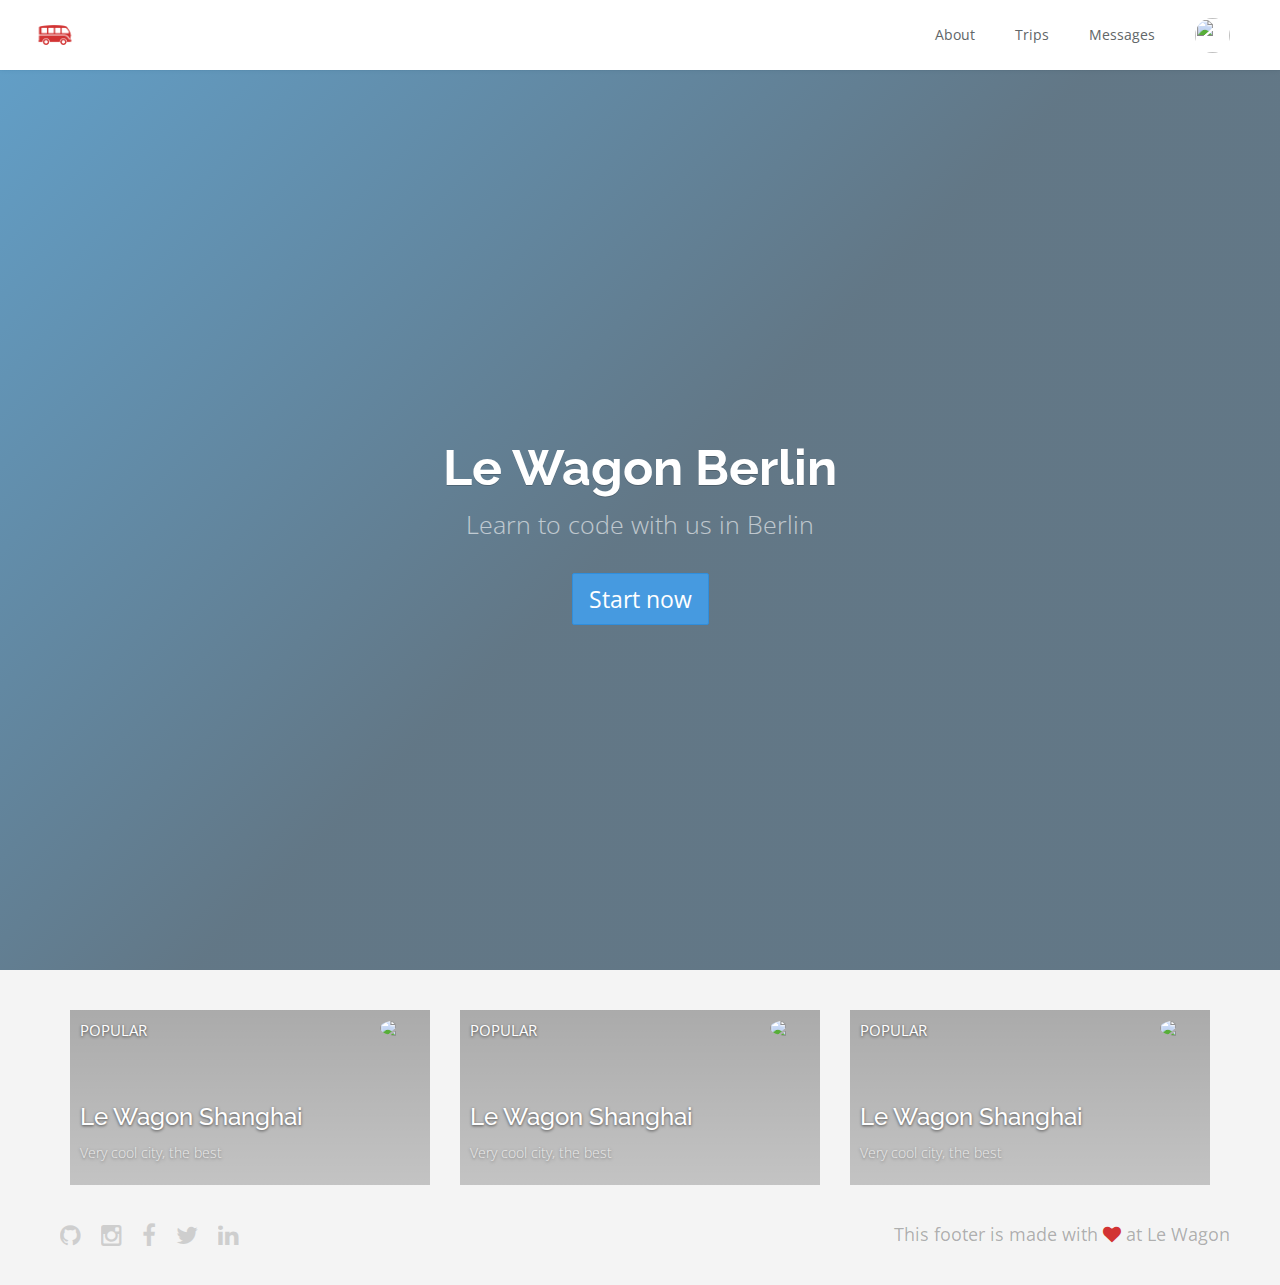
==== commit 17972bdb: "Automated commit at 2017-11-13 15:10:44 UTC by middleman-deploy 2.0.0-alpha" ====
--- a/index.html
+++ b/index.html
@@ -7,7 +7,7 @@
           content="width=device-width, initial-scale=1, shrink-to-fit=no">
     <!-- Use the title from a page's frontmatter if it has one -->
     <title>Le Wagon - Middleman</title>
-    <link href="stylesheets/application-006ce446.css" rel="stylesheet" />
+    <link href="stylesheets/application-a9410220.css" rel="stylesheet" />
     <script src="javascripts/application-93de88c9.js"></script>
     <link href="images/favicon-f15af148.png" rel="icon" type="image/png" />
   </head>
@@ -21,7 +21,8 @@
   <!-- Right Navigation -->
   <div class="navbar-wagon-right hidden-xs hidden-sm">
 
-    <a href="" class="navbar-wagon-item navbar-wagon-link">Host</a>
+
+    <a href="team.html" class="navbar-wagon-item navbar-wagon-link">About</a>
     <a href="" class="navbar-wagon-item navbar-wagon-link">Trips</a>
     <a href="" class="navbar-wagon-item navbar-wagon-link">Messages</a>
 
@@ -43,7 +44,7 @@
     <div class="dropdown">
       <i class="fa fa-bars dropdown-toggle" data-toggle="dropdown"></i>
       <ul class="dropdown-menu dropdown-menu-right navbar-wagon-dropdown-menu">
-        <li><a href="#">Host</a></li>
+        <li></li>
         <li><a href="#">Trips</a></li>
         <li><a href="#">Messagese</a></li>
       </ul>
@@ -51,17 +52,54 @@
   </div>
 </div>
 
-    <div id="home">
-  <div class="home-content">
-    <img src="images/logo-acc9c0ec.png" width="200" alt="Logo" />
-    <p>
-      Middleman is now running!
-    </p>
-    <p class="about">
-      <a href="about.html">More about this template</a>
-    </p>
+    <div class="banner" style="background-image: linear-gradient(-225deg, rgba(0,101,168,0.6) 0%, rgba(0,36,61,0.6) 50%), url('https://kitt.lewagon.com/placeholder/cities/berlin');">
+  <div class="banner-content">
+    <h1>Le Wagon Berlin</h1>
+    <p>Learn to code with us in Berlin</p>
+    <a class="btn btn-primary btn-lg">Start now</a>
   </div>
 </div>
+
+<div class="container">
+  <div class="row">
+    <div class="col-xs-12 col-sm-4">
+     <div class="card" style="background-image: linear-gradient(rgba(0,0,0,0.3), rgba(0,0,0,0.2)), url('https://kitt.lewagon.com/placeholder/cities/shanghai');">
+       <div class="card-category">Popular</div>
+       <div class="card-description">
+         <h2>Le Wagon Shanghai</h2>
+         <p>Very cool city, the best</p>
+       </div>
+       <img class="card-user" src="https://kitt.lewagon.com/placeholder/users/tgenaitay">
+       <a class="card-link" href="#" ></a>
+     </div>
+    </div>
+    <div class="col-xs-12 col-sm-4">
+      <div class="card" style="background-image: linear-gradient(rgba(0,0,0,0.3), rgba(0,0,0,0.2)), url('https://kitt.lewagon.com/placeholder/cities/shanghai');">
+        <div class="card-category">Popular</div>
+        <div class="card-description">
+          <h2>Le Wagon Shanghai</h2>
+          <p>Very cool city, the best</p>
+        </div>
+        <img class="card-user" src="https://kitt.lewagon.com/placeholder/users/tgenaitay">
+        <a class="card-link" href="#" ></a>
+      </div>
+    </div>
+    <div class="col-xs-12 col-sm-4">
+      <div class="card" style="background-image: linear-gradient(rgba(0,0,0,0.3), rgba(0,0,0,0.2)), url('https://kitt.lewagon.com/placeholder/cities/shanghai');">
+        <div class="card-category">Popular</div>
+        <div class="card-description">
+          <h2>Le Wagon Shanghai</h2>
+          <p>Very cool city, the best</p>
+        </div>
+        <img class="card-user" src="https://kitt.lewagon.com/placeholder/users/tgenaitay">
+        <a class="card-link" href="#" ></a>
+      </div>
+    </div>
+  </div>
+</div>
+
+
+
 
 
     <div class="footer">
--- a/stylesheets/application-a9410220.css
+++ b/stylesheets/application-a9410220.css
@@ -0,0 +1,8 @@
+@import url("https://fonts.googleapis.com/css?family=Open+Sans:400,300,700|Raleway:400,100,300,700,500");/*!
+ * Bootstrap v3.3.7 (http://getbootstrap.com)
+ * Copyright 2011-2016 Twitter, Inc.
+ * Licensed under MIT (https://github.com/twbs/bootstrap/blob/master/LICENSE)
+ *//*! normalize.css v3.0.3 | MIT License | github.com/necolas/normalize.css */html{font-family:sans-serif;-ms-text-size-adjust:100%;-webkit-text-size-adjust:100%}body{margin:0}article,aside,details,figcaption,figure,footer,header,hgroup,main,menu,nav,section,summary{display:block}audio,canvas,progress,video{display:inline-block;vertical-align:baseline}audio:not([controls]){display:none;height:0}[hidden],template{display:none}a{background-color:transparent}a:active,a:hover{outline:0}abbr[title]{border-bottom:1px dotted}b,strong{font-weight:bold}dfn{font-style:italic}h1{font-size:2em;margin:0.67em 0}mark{background:#ff0;color:#000}small{font-size:80%}sub,sup{font-size:75%;line-height:0;position:relative;vertical-align:baseline}sup{top:-0.5em}sub{bottom:-0.25em}img{border:0}svg:not(:root){overflow:hidden}figure{margin:1em 40px}hr{-webkit-box-sizing:content-box;box-sizing:content-box;height:0}pre{overflow:auto}code,kbd,pre,samp{font-family:monospace, monospace;font-size:1em}button,input,optgroup,select,textarea{color:inherit;font:inherit;margin:0}button{overflow:visible}button,select{text-transform:none}button,html input[type="button"],input[type="reset"],input[type="submit"]{-webkit-appearance:button;cursor:pointer}button[disabled],html input[disabled]{cursor:default}button::-moz-focus-inner,input::-moz-focus-inner{border:0;padding:0}input{line-height:normal}input[type="checkbox"],input[type="radio"]{-webkit-box-sizing:border-box;box-sizing:border-box;padding:0}input[type="number"]::-webkit-inner-spin-button,input[type="number"]::-webkit-outer-spin-button{height:auto}input[type="search"]{-webkit-appearance:textfield;-webkit-box-sizing:content-box;box-sizing:content-box}input[type="search"]::-webkit-search-cancel-button,input[type="search"]::-webkit-search-decoration{-webkit-appearance:none}fieldset{border:1px solid #c0c0c0;margin:0 2px;padding:0.35em 0.625em 0.75em}legend{border:0;padding:0}textarea{overflow:auto}optgroup{font-weight:bold}table{border-collapse:collapse;border-spacing:0}td,th{padding:0}/*! Source: https://github.com/h5bp/html5-boilerplate/blob/master/src/css/main.css */@media print{*,*:before,*:after{background:transparent !important;color:#000 !important;-webkit-box-shadow:none !important;box-shadow:none !important;text-shadow:none !important}a,a:visited{text-decoration:underline}a[href]:after{content:" (" attr(href) ")"}abbr[title]:after{content:" (" attr(title) ")"}a[href^="#"]:after,a[href^="javascript:"]:after{content:""}pre,blockquote{border:1px solid #999;page-break-inside:avoid}thead{display:table-header-group}tr,img{page-break-inside:avoid}img{max-width:100% !important}p,h2,h3{orphans:3;widows:3}h2,h3{page-break-after:avoid}.navbar{display:none}.btn>.caret,.dropup>.btn>.caret{border-top-color:#000 !important}.label{border:1px solid #000}.table{border-collapse:collapse !important}.table td,.table th{background-color:#fff !important}.table-bordered th,.table-bordered td{border:1px solid #ddd !important}}@font-face{font-family:'Glyphicons Halflings';src:url("../assets/bootstrap/glyphicons-halflings-regular-86b6f62b.eot");src:url("../assets/bootstrap/glyphicons-halflings-regular-86b6f62b.eot?#iefix") format("embedded-opentype"),url("../assets/bootstrap/glyphicons-halflings-regular-ca35b697.woff2") format("woff2"),url("../assets/bootstrap/glyphicons-halflings-regular-278e49a8.woff") format("woff"),url("../assets/bootstrap/glyphicons-halflings-regular-44bc1850.ttf") format("truetype"),url("../assets/bootstrap/glyphicons-halflings-regular-de51a849.svg#glyphicons_halflingsregular") format("svg")}.glyphicon{position:relative;top:1px;display:inline-block;font-family:'Glyphicons Halflings';font-style:normal;font-weight:normal;line-height:1;-webkit-font-smoothing:antialiased;-moz-osx-font-smoothing:grayscale}.glyphicon-asterisk:before{content:"\002a"}.glyphicon-plus:before{content:"\002b"}.glyphicon-euro:before,.glyphicon-eur:before{content:"\20ac"}.glyphicon-minus:before{content:"\2212"}.glyphicon-cloud:before{content:"\2601"}.glyphicon-envelope:before{content:"\2709"}.glyphicon-pencil:before{content:"\270f"}.glyphicon-glass:before{content:"\e001"}.glyphicon-music:before{content:"\e002"}.glyphicon-search:before{content:"\e003"}.glyphicon-heart:before{content:"\e005"}.glyphicon-star:before{content:"\e006"}.glyphicon-star-empty:before{content:"\e007"}.glyphicon-user:before{content:"\e008"}.glyphicon-film:before{content:"\e009"}.glyphicon-th-large:before{content:"\e010"}.glyphicon-th:before{content:"\e011"}.glyphicon-th-list:before{content:"\e012"}.glyphicon-ok:before{content:"\e013"}.glyphicon-remove:before{content:"\e014"}.glyphicon-zoom-in:before{content:"\e015"}.glyphicon-zoom-out:before{content:"\e016"}.glyphicon-off:before{content:"\e017"}.glyphicon-signal:before{content:"\e018"}.glyphicon-cog:before{content:"\e019"}.glyphicon-trash:before{content:"\e020"}.glyphicon-home:before{content:"\e021"}.glyphicon-file:before{content:"\e022"}.glyphicon-time:before{content:"\e023"}.glyphicon-road:before{content:"\e024"}.glyphicon-download-alt:before{content:"\e025"}.glyphicon-download:before{content:"\e026"}.glyphicon-upload:before{content:"\e027"}.glyphicon-inbox:before{content:"\e028"}.glyphicon-play-circle:before{content:"\e029"}.glyphicon-repeat:before{content:"\e030"}.glyphicon-refresh:before{content:"\e031"}.glyphicon-list-alt:before{content:"\e032"}.glyphicon-lock:before{content:"\e033"}.glyphicon-flag:before{content:"\e034"}.glyphicon-headphones:before{content:"\e035"}.glyphicon-volume-off:before{content:"\e036"}.glyphicon-volume-down:before{content:"\e037"}.glyphicon-volume-up:before{content:"\e038"}.glyphicon-qrcode:before{content:"\e039"}.glyphicon-barcode:before{content:"\e040"}.glyphicon-tag:before{content:"\e041"}.glyphicon-tags:before{content:"\e042"}.glyphicon-book:before{content:"\e043"}.glyphicon-bookmark:before{content:"\e044"}.glyphicon-print:before{content:"\e045"}.glyphicon-camera:before{content:"\e046"}.glyphicon-font:before{content:"\e047"}.glyphicon-bold:before{content:"\e048"}.glyphicon-italic:before{content:"\e049"}.glyphicon-text-height:before{content:"\e050"}.glyphicon-text-width:before{content:"\e051"}.glyphicon-align-left:before{content:"\e052"}.glyphicon-align-center:before{content:"\e053"}.glyphicon-align-right:before{content:"\e054"}.glyphicon-align-justify:before{content:"\e055"}.glyphicon-list:before{content:"\e056"}.glyphicon-indent-left:before{content:"\e057"}.glyphicon-indent-right:before{content:"\e058"}.glyphicon-facetime-video:before{content:"\e059"}.glyphicon-picture:before{content:"\e060"}.glyphicon-map-marker:before{content:"\e062"}.glyphicon-adjust:before{content:"\e063"}.glyphicon-tint:before{content:"\e064"}.glyphicon-edit:before{content:"\e065"}.glyphicon-share:before{content:"\e066"}.glyphicon-check:before{content:"\e067"}.glyphicon-move:before{content:"\e068"}.glyphicon-step-backward:before{content:"\e069"}.glyphicon-fast-backward:before{content:"\e070"}.glyphicon-backward:before{content:"\e071"}.glyphicon-play:before{content:"\e072"}.glyphicon-pause:before{content:"\e073"}.glyphicon-stop:before{content:"\e074"}.glyphicon-forward:before{content:"\e075"}.glyphicon-fast-forward:before{content:"\e076"}.glyphicon-step-forward:before{content:"\e077"}.glyphicon-eject:before{content:"\e078"}.glyphicon-chevron-left:before{content:"\e079"}.glyphicon-chevron-right:before{content:"\e080"}.glyphicon-plus-sign:before{content:"\e081"}.glyphicon-minus-sign:before{content:"\e082"}.glyphicon-remove-sign:before{content:"\e083"}.glyphicon-ok-sign:before{content:"\e084"}.glyphicon-question-sign:before{content:"\e085"}.glyphicon-info-sign:before{content:"\e086"}.glyphicon-screenshot:before{content:"\e087"}.glyphicon-remove-circle:before{content:"\e088"}.glyphicon-ok-circle:before{content:"\e089"}.glyphicon-ban-circle:before{content:"\e090"}.glyphicon-arrow-left:before{content:"\e091"}.glyphicon-arrow-right:before{content:"\e092"}.glyphicon-arrow-up:before{content:"\e093"}.glyphicon-arrow-down:before{content:"\e094"}.glyphicon-share-alt:before{content:"\e095"}.glyphicon-resize-full:before{content:"\e096"}.glyphicon-resize-small:before{content:"\e097"}.glyphicon-exclamation-sign:before{content:"\e101"}.glyphicon-gift:before{content:"\e102"}.glyphicon-leaf:before{content:"\e103"}.glyphicon-fire:before{content:"\e104"}.glyphicon-eye-open:before{content:"\e105"}.glyphicon-eye-close:before{content:"\e106"}.glyphicon-warning-sign:before{content:"\e107"}.glyphicon-plane:before{content:"\e108"}.glyphicon-calendar:before{content:"\e109"}.glyphicon-random:before{content:"\e110"}.glyphicon-comment:before{content:"\e111"}.glyphicon-magnet:before{content:"\e112"}.glyphicon-chevron-up:before{content:"\e113"}.glyphicon-chevron-down:before{content:"\e114"}.glyphicon-retweet:before{content:"\e115"}.glyphicon-shopping-cart:before{content:"\e116"}.glyphicon-folder-close:before{content:"\e117"}.glyphicon-folder-open:before{content:"\e118"}.glyphicon-resize-vertical:before{content:"\e119"}.glyphicon-resize-horizontal:before{content:"\e120"}.glyphicon-hdd:before{content:"\e121"}.glyphicon-bullhorn:before{content:"\e122"}.glyphicon-bell:before{content:"\e123"}.glyphicon-certificate:before{content:"\e124"}.glyphicon-thumbs-up:before{content:"\e125"}.glyphicon-thumbs-down:before{content:"\e126"}.glyphicon-hand-right:before{content:"\e127"}.glyphicon-hand-left:before{content:"\e128"}.glyphicon-hand-up:before{content:"\e129"}.glyphicon-hand-down:before{content:"\e130"}.glyphicon-circle-arrow-right:before{content:"\e131"}.glyphicon-circle-arrow-left:before{content:"\e132"}.glyphicon-circle-arrow-up:before{content:"\e133"}.glyphicon-circle-arrow-down:before{content:"\e134"}.glyphicon-globe:before{content:"\e135"}.glyphicon-wrench:before{content:"\e136"}.glyphicon-tasks:before{content:"\e137"}.glyphicon-filter:before{content:"\e138"}.glyphicon-briefcase:before{content:"\e139"}.glyphicon-fullscreen:before{content:"\e140"}.glyphicon-dashboard:before{content:"\e141"}.glyphicon-paperclip:before{content:"\e142"}.glyphicon-heart-empty:before{content:"\e143"}.glyphicon-link:before{content:"\e144"}.glyphicon-phone:before{content:"\e145"}.glyphicon-pushpin:before{content:"\e146"}.glyphicon-usd:before{content:"\e148"}.glyphicon-gbp:before{content:"\e149"}.glyphicon-sort:before{content:"\e150"}.glyphicon-sort-by-alphabet:before{content:"\e151"}.glyphicon-sort-by-alphabet-alt:before{content:"\e152"}.glyphicon-sort-by-order:before{content:"\e153"}.glyphicon-sort-by-order-alt:before{content:"\e154"}.glyphicon-sort-by-attributes:before{content:"\e155"}.glyphicon-sort-by-attributes-alt:before{content:"\e156"}.glyphicon-unchecked:before{content:"\e157"}.glyphicon-expand:before{content:"\e158"}.glyphicon-collapse-down:before{content:"\e159"}.glyphicon-collapse-up:before{content:"\e160"}.glyphicon-log-in:before{content:"\e161"}.glyphicon-flash:before{content:"\e162"}.glyphicon-log-out:before{content:"\e163"}.glyphicon-new-window:before{content:"\e164"}.glyphicon-record:before{content:"\e165"}.glyphicon-save:before{content:"\e166"}.glyphicon-open:before{content:"\e167"}.glyphicon-saved:before{content:"\e168"}.glyphicon-import:before{content:"\e169"}.glyphicon-export:before{content:"\e170"}.glyphicon-send:before{content:"\e171"}.glyphicon-floppy-disk:before{content:"\e172"}.glyphicon-floppy-saved:before{content:"\e173"}.glyphicon-floppy-remove:before{content:"\e174"}.glyphicon-floppy-save:before{content:"\e175"}.glyphicon-floppy-open:before{content:"\e176"}.glyphicon-credit-card:before{content:"\e177"}.glyphicon-transfer:before{content:"\e178"}.glyphicon-cutlery:before{content:"\e179"}.glyphicon-header:before{content:"\e180"}.glyphicon-compressed:before{content:"\e181"}.glyphicon-earphone:before{content:"\e182"}.glyphicon-phone-alt:before{content:"\e183"}.glyphicon-tower:before{content:"\e184"}.glyphicon-stats:before{content:"\e185"}.glyphicon-sd-video:before{content:"\e186"}.glyphicon-hd-video:before{content:"\e187"}.glyphicon-subtitles:before{content:"\e188"}.glyphicon-sound-stereo:before{content:"\e189"}.glyphicon-sound-dolby:before{content:"\e190"}.glyphicon-sound-5-1:before{content:"\e191"}.glyphicon-sound-6-1:before{content:"\e192"}.glyphicon-sound-7-1:before{content:"\e193"}.glyphicon-copyright-mark:before{content:"\e194"}.glyphicon-registration-mark:before{content:"\e195"}.glyphicon-cloud-download:before{content:"\e197"}.glyphicon-cloud-upload:before{content:"\e198"}.glyphicon-tree-conifer:before{content:"\e199"}.glyphicon-tree-deciduous:before{content:"\e200"}.glyphicon-cd:before{content:"\e201"}.glyphicon-save-file:before{content:"\e202"}.glyphicon-open-file:before{content:"\e203"}.glyphicon-level-up:before{content:"\e204"}.glyphicon-copy:before{content:"\e205"}.glyphicon-paste:before{content:"\e206"}.glyphicon-alert:before{content:"\e209"}.glyphicon-equalizer:before{content:"\e210"}.glyphicon-king:before{content:"\e211"}.glyphicon-queen:before{content:"\e212"}.glyphicon-pawn:before{content:"\e213"}.glyphicon-bishop:before{content:"\e214"}.glyphicon-knight:before{content:"\e215"}.glyphicon-baby-formula:before{content:"\e216"}.glyphicon-tent:before{content:"\26fa"}.glyphicon-blackboard:before{content:"\e218"}.glyphicon-bed:before{content:"\e219"}.glyphicon-apple:before{content:"\f8ff"}.glyphicon-erase:before{content:"\e221"}.glyphicon-hourglass:before{content:"\231b"}.glyphicon-lamp:before{content:"\e223"}.glyphicon-duplicate:before{content:"\e224"}.glyphicon-piggy-bank:before{content:"\e225"}.glyphicon-scissors:before{content:"\e226"}.glyphicon-bitcoin:before{content:"\e227"}.glyphicon-btc:before{content:"\e227"}.glyphicon-xbt:before{content:"\e227"}.glyphicon-yen:before{content:"\00a5"}.glyphicon-jpy:before{content:"\00a5"}.glyphicon-ruble:before{content:"\20bd"}.glyphicon-rub:before{content:"\20bd"}.glyphicon-scale:before{content:"\e230"}.glyphicon-ice-lolly:before{content:"\e231"}.glyphicon-ice-lolly-tasted:before{content:"\e232"}.glyphicon-education:before{content:"\e233"}.glyphicon-option-horizontal:before{content:"\e234"}.glyphicon-option-vertical:before{content:"\e235"}.glyphicon-menu-hamburger:before{content:"\e236"}.glyphicon-modal-window:before{content:"\e237"}.glyphicon-oil:before{content:"\e238"}.glyphicon-grain:before{content:"\e239"}.glyphicon-sunglasses:before{content:"\e240"}.glyphicon-text-size:before{content:"\e241"}.glyphicon-text-color:before{content:"\e242"}.glyphicon-text-background:before{content:"\e243"}.glyphicon-object-align-top:before{content:"\e244"}.glyphicon-object-align-bottom:before{content:"\e245"}.glyphicon-object-align-horizontal:before{content:"\e246"}.glyphicon-object-align-left:before{content:"\e247"}.glyphicon-object-align-vertical:before{content:"\e248"}.glyphicon-object-align-right:before{content:"\e249"}.glyphicon-triangle-right:before{content:"\e250"}.glyphicon-triangle-left:before{content:"\e251"}.glyphicon-triangle-bottom:before{content:"\e252"}.glyphicon-triangle-top:before{content:"\e253"}.glyphicon-console:before{content:"\e254"}.glyphicon-superscript:before{content:"\e255"}.glyphicon-subscript:before{content:"\e256"}.glyphicon-menu-left:before{content:"\e257"}.glyphicon-menu-right:before{content:"\e258"}.glyphicon-menu-down:before{content:"\e259"}.glyphicon-menu-up:before{content:"\e260"}*{-webkit-box-sizing:border-box;box-sizing:border-box}*:before,*:after{-webkit-box-sizing:border-box;box-sizing:border-box}html{font-size:10px;-webkit-tap-highlight-color:transparent}body{font-family:"Open Sans", "Helvetica", "sans-serif";font-size:18px;line-height:1.42857143;color:#333333;background-color:#F4F4F4}input,button,select,textarea{font-family:inherit;font-size:inherit;line-height:inherit}a{color:#469AE0;text-decoration:none}a:hover,a:focus{color:#1f74ba;text-decoration:underline}a:focus{outline:5px auto -webkit-focus-ring-color;outline-offset:-2px}figure{margin:0}img{vertical-align:middle}.img-responsive{display:block;max-width:100%;height:auto}.img-rounded{border-radius:2px}.img-thumbnail{padding:4px;line-height:1.42857143;background-color:#F4F4F4;border:1px solid #ddd;border-radius:2px;-webkit-transition:all 0.2s ease-in-out;transition:all 0.2s ease-in-out;display:inline-block;max-width:100%;height:auto}.img-circle{border-radius:50%}hr{margin-top:25px;margin-bottom:25px;border:0;border-top:1px solid #eeeeee}.sr-only{position:absolute;width:1px;height:1px;margin:-1px;padding:0;overflow:hidden;clip:rect(0, 0, 0, 0);border:0}.sr-only-focusable:active,.sr-only-focusable:focus{position:static;width:auto;height:auto;margin:0;overflow:visible;clip:auto}[role="button"]{cursor:pointer}h1,h2,h3,h4,h5,h6,.h1,.h2,.h3,.h4,.h5,.h6{font-family:"Raleway", "Helvetica", "sans-serif";font-weight:500;line-height:1.1;color:inherit}h1 small,h1 .small,h2 small,h2 .small,h3 small,h3 .small,h4 small,h4 .small,h5 small,h5 .small,h6 small,h6 .small,.h1 small,.h1 .small,.h2 small,.h2 .small,.h3 small,.h3 .small,.h4 small,.h4 .small,.h5 small,.h5 .small,.h6 small,.h6 .small{font-weight:normal;line-height:1;color:#777777}h1,.h1,h2,.h2,h3,.h3{margin-top:25px;margin-bottom:12.5px}h1 small,h1 .small,.h1 small,.h1 .small,h2 small,h2 .small,.h2 small,.h2 .small,h3 small,h3 .small,.h3 small,.h3 .small{font-size:65%}h4,.h4,h5,.h5,h6,.h6{margin-top:12.5px;margin-bottom:12.5px}h4 small,h4 .small,.h4 small,.h4 .small,h5 small,h5 .small,.h5 small,.h5 .small,h6 small,h6 .small,.h6 small,.h6 .small{font-size:75%}h1,.h1{font-size:46px}h2,.h2{font-size:38px}h3,.h3{font-size:31px}h4,.h4{font-size:23px}h5,.h5{font-size:18px}h6,.h6{font-size:16px}p{margin:0 0 12.5px}.lead{margin-bottom:25px;font-size:20px;font-weight:300;line-height:1.4}@media (min-width: 768px){.lead{font-size:27px}}small,.small{font-size:88%}mark,.mark{background-color:#fcf8e3;padding:.2em}.text-left{text-align:left}.text-right{text-align:right}.text-center{text-align:center}.text-justify{text-align:justify}.text-nowrap{white-space:nowrap}.text-lowercase{text-transform:lowercase}.text-uppercase,.initialism{text-transform:uppercase}.text-capitalize{text-transform:capitalize}.text-muted{color:#777777}.text-primary{color:#469AE0}a.text-primary:hover,a.text-primary:focus{color:#2381d0}.text-success{color:#3c763d}a.text-success:hover,a.text-success:focus{color:#2b542c}.text-info{color:#31708f}a.text-info:hover,a.text-info:focus{color:#245269}.text-warning{color:#8a6d3b}a.text-warning:hover,a.text-warning:focus{color:#66512c}.text-danger{color:#a94442}a.text-danger:hover,a.text-danger:focus{color:#843534}.bg-primary{color:#fff}.bg-primary{background-color:#469AE0}a.bg-primary:hover,a.bg-primary:focus{background-color:#2381d0}.bg-success{background-color:#dff0d8}a.bg-success:hover,a.bg-success:focus{background-color:#c1e2b3}.bg-info{background-color:#d9edf7}a.bg-info:hover,a.bg-info:focus{background-color:#afd9ee}.bg-warning{background-color:#fcf8e3}a.bg-warning:hover,a.bg-warning:focus{background-color:#f7ecb5}.bg-danger{background-color:#f2dede}a.bg-danger:hover,a.bg-danger:focus{background-color:#e4b9b9}.page-header{padding-bottom:11.5px;margin:50px 0 25px;border-bottom:1px solid #eeeeee}ul,ol{margin-top:0;margin-bottom:12.5px}ul ul,ul ol,ol ul,ol ol{margin-bottom:0}.list-unstyled{padding-left:0;list-style:none}.list-inline{padding-left:0;list-style:none;margin-left:-5px}.list-inline>li{display:inline-block;padding-left:5px;padding-right:5px}dl{margin-top:0;margin-bottom:25px}dt,dd{line-height:1.42857143}dt{font-weight:bold}dd{margin-left:0}.dl-horizontal dd:before,.dl-horizontal dd:after{content:" ";display:table}.dl-horizontal dd:after{clear:both}@media (min-width: 768px){.dl-horizontal dt{float:left;width:160px;clear:left;text-align:right;overflow:hidden;text-overflow:ellipsis;white-space:nowrap}.dl-horizontal dd{margin-left:180px}}abbr[title],abbr[data-original-title]{cursor:help;border-bottom:1px dotted #777777}.initialism{font-size:90%}blockquote{padding:12.5px 25px;margin:0 0 25px;font-size:22.5px;border-left:5px solid #eeeeee}blockquote p:last-child,blockquote ul:last-child,blockquote ol:last-child{margin-bottom:0}blockquote footer,blockquote small,blockquote .small{display:block;font-size:80%;line-height:1.42857143;color:#777777}blockquote footer:before,blockquote small:before,blockquote .small:before{content:'\2014 \00A0'}.blockquote-reverse,blockquote.pull-right{padding-right:15px;padding-left:0;border-right:5px solid #eeeeee;border-left:0;text-align:right}.blockquote-reverse footer:before,.blockquote-reverse small:before,.blockquote-reverse .small:before,blockquote.pull-right footer:before,blockquote.pull-right small:before,blockquote.pull-right .small:before{content:''}.blockquote-reverse footer:after,.blockquote-reverse small:after,.blockquote-reverse .small:after,blockquote.pull-right footer:after,blockquote.pull-right small:after,blockquote.pull-right .small:after{content:'\00A0 \2014'}address{margin-bottom:25px;font-style:normal;line-height:1.42857143}code,kbd,pre,samp{font-family:Menlo, Monaco, Consolas, "Courier New", monospace}code{padding:2px 4px;font-size:90%;color:#c7254e;background-color:#f9f2f4;border-radius:2px}kbd{padding:2px 4px;font-size:90%;color:#fff;background-color:#333;border-radius:2px;-webkit-box-shadow:inset 0 -1px 0 rgba(0,0,0,0.25);box-shadow:inset 0 -1px 0 rgba(0,0,0,0.25)}kbd kbd{padding:0;font-size:100%;font-weight:bold;-webkit-box-shadow:none;box-shadow:none}pre{display:block;padding:12px;margin:0 0 12.5px;font-size:17px;line-height:1.42857143;word-break:break-all;word-wrap:break-word;color:#333333;background-color:#f5f5f5;border:1px solid #ccc;border-radius:2px}pre code{padding:0;font-size:inherit;color:inherit;white-space:pre-wrap;background-color:transparent;border-radius:0}.pre-scrollable{max-height:340px;overflow-y:scroll}.container{margin-right:auto;margin-left:auto;padding-left:15px;padding-right:15px}.container:before,.container:after{content:" ";display:table}.container:after{clear:both}@media (min-width: 768px){.container{width:750px}}@media (min-width: 992px){.container{width:970px}}@media (min-width: 1200px){.container{width:1170px}}.container-fluid{margin-right:auto;margin-left:auto;padding-left:15px;padding-right:15px}.container-fluid:before,.container-fluid:after{content:" ";display:table}.container-fluid:after{clear:both}.row{margin-left:-15px;margin-right:-15px}.row:before,.row:after{content:" ";display:table}.row:after{clear:both}.col-xs-1,.col-sm-1,.col-md-1,.col-lg-1,.col-xs-2,.col-sm-2,.col-md-2,.col-lg-2,.col-xs-3,.col-sm-3,.col-md-3,.col-lg-3,.col-xs-4,.col-sm-4,.col-md-4,.col-lg-4,.col-xs-5,.col-sm-5,.col-md-5,.col-lg-5,.col-xs-6,.col-sm-6,.col-md-6,.col-lg-6,.col-xs-7,.col-sm-7,.col-md-7,.col-lg-7,.col-xs-8,.col-sm-8,.col-md-8,.col-lg-8,.col-xs-9,.col-sm-9,.col-md-9,.col-lg-9,.col-xs-10,.col-sm-10,.col-md-10,.col-lg-10,.col-xs-11,.col-sm-11,.col-md-11,.col-lg-11,.col-xs-12,.col-sm-12,.col-md-12,.col-lg-12{position:relative;min-height:1px;padding-left:15px;padding-right:15px}.col-xs-1,.col-xs-2,.col-xs-3,.col-xs-4,.col-xs-5,.col-xs-6,.col-xs-7,.col-xs-8,.col-xs-9,.col-xs-10,.col-xs-11,.col-xs-12{float:left}.col-xs-1{width:8.33333333%}.col-xs-2{width:16.66666667%}.col-xs-3{width:25%}.col-xs-4{width:33.33333333%}.col-xs-5{width:41.66666667%}.col-xs-6{width:50%}.col-xs-7{width:58.33333333%}.col-xs-8{width:66.66666667%}.col-xs-9{width:75%}.col-xs-10{width:83.33333333%}.col-xs-11{width:91.66666667%}.col-xs-12{width:100%}.col-xs-pull-0{right:auto}.col-xs-pull-1{right:8.33333333%}.col-xs-pull-2{right:16.66666667%}.col-xs-pull-3{right:25%}.col-xs-pull-4{right:33.33333333%}.col-xs-pull-5{right:41.66666667%}.col-xs-pull-6{right:50%}.col-xs-pull-7{right:58.33333333%}.col-xs-pull-8{right:66.66666667%}.col-xs-pull-9{right:75%}.col-xs-pull-10{right:83.33333333%}.col-xs-pull-11{right:91.66666667%}.col-xs-pull-12{right:100%}.col-xs-push-0{left:auto}.col-xs-push-1{left:8.33333333%}.col-xs-push-2{left:16.66666667%}.col-xs-push-3{left:25%}.col-xs-push-4{left:33.33333333%}.col-xs-push-5{left:41.66666667%}.col-xs-push-6{left:50%}.col-xs-push-7{left:58.33333333%}.col-xs-push-8{left:66.66666667%}.col-xs-push-9{left:75%}.col-xs-push-10{left:83.33333333%}.col-xs-push-11{left:91.66666667%}.col-xs-push-12{left:100%}.col-xs-offset-0{margin-left:0%}.col-xs-offset-1{margin-left:8.33333333%}.col-xs-offset-2{margin-left:16.66666667%}.col-xs-offset-3{margin-left:25%}.col-xs-offset-4{margin-left:33.33333333%}.col-xs-offset-5{margin-left:41.66666667%}.col-xs-offset-6{margin-left:50%}.col-xs-offset-7{margin-left:58.33333333%}.col-xs-offset-8{margin-left:66.66666667%}.col-xs-offset-9{margin-left:75%}.col-xs-offset-10{margin-left:83.33333333%}.col-xs-offset-11{margin-left:91.66666667%}.col-xs-offset-12{margin-left:100%}@media (min-width: 768px){.col-sm-1,.col-sm-2,.col-sm-3,.col-sm-4,.col-sm-5,.col-sm-6,.col-sm-7,.col-sm-8,.col-sm-9,.col-sm-10,.col-sm-11,.col-sm-12{float:left}.col-sm-1{width:8.33333333%}.col-sm-2{width:16.66666667%}.col-sm-3{width:25%}.col-sm-4{width:33.33333333%}.col-sm-5{width:41.66666667%}.col-sm-6{width:50%}.col-sm-7{width:58.33333333%}.col-sm-8{width:66.66666667%}.col-sm-9{width:75%}.col-sm-10{width:83.33333333%}.col-sm-11{width:91.66666667%}.col-sm-12{width:100%}.col-sm-pull-0{right:auto}.col-sm-pull-1{right:8.33333333%}.col-sm-pull-2{right:16.66666667%}.col-sm-pull-3{right:25%}.col-sm-pull-4{right:33.33333333%}.col-sm-pull-5{right:41.66666667%}.col-sm-pull-6{right:50%}.col-sm-pull-7{right:58.33333333%}.col-sm-pull-8{right:66.66666667%}.col-sm-pull-9{right:75%}.col-sm-pull-10{right:83.33333333%}.col-sm-pull-11{right:91.66666667%}.col-sm-pull-12{right:100%}.col-sm-push-0{left:auto}.col-sm-push-1{left:8.33333333%}.col-sm-push-2{left:16.66666667%}.col-sm-push-3{left:25%}.col-sm-push-4{left:33.33333333%}.col-sm-push-5{left:41.66666667%}.col-sm-push-6{left:50%}.col-sm-push-7{left:58.33333333%}.col-sm-push-8{left:66.66666667%}.col-sm-push-9{left:75%}.col-sm-push-10{left:83.33333333%}.col-sm-push-11{left:91.66666667%}.col-sm-push-12{left:100%}.col-sm-offset-0{margin-left:0%}.col-sm-offset-1{margin-left:8.33333333%}.col-sm-offset-2{margin-left:16.66666667%}.col-sm-offset-3{margin-left:25%}.col-sm-offset-4{margin-left:33.33333333%}.col-sm-offset-5{margin-left:41.66666667%}.col-sm-offset-6{margin-left:50%}.col-sm-offset-7{margin-left:58.33333333%}.col-sm-offset-8{margin-left:66.66666667%}.col-sm-offset-9{margin-left:75%}.col-sm-offset-10{margin-left:83.33333333%}.col-sm-offset-11{margin-left:91.66666667%}.col-sm-offset-12{margin-left:100%}}@media (min-width: 992px){.col-md-1,.col-md-2,.col-md-3,.col-md-4,.col-md-5,.col-md-6,.col-md-7,.col-md-8,.col-md-9,.col-md-10,.col-md-11,.col-md-12{float:left}.col-md-1{width:8.33333333%}.col-md-2{width:16.66666667%}.col-md-3{width:25%}.col-md-4{width:33.33333333%}.col-md-5{width:41.66666667%}.col-md-6{width:50%}.col-md-7{width:58.33333333%}.col-md-8{width:66.66666667%}.col-md-9{width:75%}.col-md-10{width:83.33333333%}.col-md-11{width:91.66666667%}.col-md-12{width:100%}.col-md-pull-0{right:auto}.col-md-pull-1{right:8.33333333%}.col-md-pull-2{right:16.66666667%}.col-md-pull-3{right:25%}.col-md-pull-4{right:33.33333333%}.col-md-pull-5{right:41.66666667%}.col-md-pull-6{right:50%}.col-md-pull-7{right:58.33333333%}.col-md-pull-8{right:66.66666667%}.col-md-pull-9{right:75%}.col-md-pull-10{right:83.33333333%}.col-md-pull-11{right:91.66666667%}.col-md-pull-12{right:100%}.col-md-push-0{left:auto}.col-md-push-1{left:8.33333333%}.col-md-push-2{left:16.66666667%}.col-md-push-3{left:25%}.col-md-push-4{left:33.33333333%}.col-md-push-5{left:41.66666667%}.col-md-push-6{left:50%}.col-md-push-7{left:58.33333333%}.col-md-push-8{left:66.66666667%}.col-md-push-9{left:75%}.col-md-push-10{left:83.33333333%}.col-md-push-11{left:91.66666667%}.col-md-push-12{left:100%}.col-md-offset-0{margin-left:0%}.col-md-offset-1{margin-left:8.33333333%}.col-md-offset-2{margin-left:16.66666667%}.col-md-offset-3{margin-left:25%}.col-md-offset-4{margin-left:33.33333333%}.col-md-offset-5{margin-left:41.66666667%}.col-md-offset-6{margin-left:50%}.col-md-offset-7{margin-left:58.33333333%}.col-md-offset-8{margin-left:66.66666667%}.col-md-offset-9{margin-left:75%}.col-md-offset-10{margin-left:83.33333333%}.col-md-offset-11{margin-left:91.66666667%}.col-md-offset-12{margin-left:100%}}@media (min-width: 1200px){.col-lg-1,.col-lg-2,.col-lg-3,.col-lg-4,.col-lg-5,.col-lg-6,.col-lg-7,.col-lg-8,.col-lg-9,.col-lg-10,.col-lg-11,.col-lg-12{float:left}.col-lg-1{width:8.33333333%}.col-lg-2{width:16.66666667%}.col-lg-3{width:25%}.col-lg-4{width:33.33333333%}.col-lg-5{width:41.66666667%}.col-lg-6{width:50%}.col-lg-7{width:58.33333333%}.col-lg-8{width:66.66666667%}.col-lg-9{width:75%}.col-lg-10{width:83.33333333%}.col-lg-11{width:91.66666667%}.col-lg-12{width:100%}.col-lg-pull-0{right:auto}.col-lg-pull-1{right:8.33333333%}.col-lg-pull-2{right:16.66666667%}.col-lg-pull-3{right:25%}.col-lg-pull-4{right:33.33333333%}.col-lg-pull-5{right:41.66666667%}.col-lg-pull-6{right:50%}.col-lg-pull-7{right:58.33333333%}.col-lg-pull-8{right:66.66666667%}.col-lg-pull-9{right:75%}.col-lg-pull-10{right:83.33333333%}.col-lg-pull-11{right:91.66666667%}.col-lg-pull-12{right:100%}.col-lg-push-0{left:auto}.col-lg-push-1{left:8.33333333%}.col-lg-push-2{left:16.66666667%}.col-lg-push-3{left:25%}.col-lg-push-4{left:33.33333333%}.col-lg-push-5{left:41.66666667%}.col-lg-push-6{left:50%}.col-lg-push-7{left:58.33333333%}.col-lg-push-8{left:66.66666667%}.col-lg-push-9{left:75%}.col-lg-push-10{left:83.33333333%}.col-lg-push-11{left:91.66666667%}.col-lg-push-12{left:100%}.col-lg-offset-0{margin-left:0%}.col-lg-offset-1{margin-left:8.33333333%}.col-lg-offset-2{margin-left:16.66666667%}.col-lg-offset-3{margin-left:25%}.col-lg-offset-4{margin-left:33.33333333%}.col-lg-offset-5{margin-left:41.66666667%}.col-lg-offset-6{margin-left:50%}.col-lg-offset-7{margin-left:58.33333333%}.col-lg-offset-8{margin-left:66.66666667%}.col-lg-offset-9{margin-left:75%}.col-lg-offset-10{margin-left:83.33333333%}.col-lg-offset-11{margin-left:91.66666667%}.col-lg-offset-12{margin-left:100%}}table{background-color:transparent}caption{padding-top:8px;padding-bottom:8px;color:#777777;text-align:left}th{text-align:left}.table{width:100%;max-width:100%;margin-bottom:25px}.table>thead>tr>th,.table>thead>tr>td,.table>tbody>tr>th,.table>tbody>tr>td,.table>tfoot>tr>th,.table>tfoot>tr>td{padding:8px;line-height:1.42857143;vertical-align:top;border-top:1px solid #ddd}.table>thead>tr>th{vertical-align:bottom;border-bottom:2px solid #ddd}.table>caption+thead>tr:first-child>th,.table>caption+thead>tr:first-child>td,.table>colgroup+thead>tr:first-child>th,.table>colgroup+thead>tr:first-child>td,.table>thead:first-child>tr:first-child>th,.table>thead:first-child>tr:first-child>td{border-top:0}.table>tbody+tbody{border-top:2px solid #ddd}.table .table{background-color:#F4F4F4}.table-condensed>thead>tr>th,.table-condensed>thead>tr>td,.table-condensed>tbody>tr>th,.table-condensed>tbody>tr>td,.table-condensed>tfoot>tr>th,.table-condensed>tfoot>tr>td{padding:5px}.table-bordered{border:1px solid #ddd}.table-bordered>thead>tr>th,.table-bordered>thead>tr>td,.table-bordered>tbody>tr>th,.table-bordered>tbody>tr>td,.table-bordered>tfoot>tr>th,.table-bordered>tfoot>tr>td{border:1px solid #ddd}.table-bordered>thead>tr>th,.table-bordered>thead>tr>td{border-bottom-width:2px}.table-striped>tbody>tr:nth-of-type(odd){background-color:#f9f9f9}.table-hover>tbody>tr:hover{background-color:#f5f5f5}table col[class*="col-"]{position:static;float:none;display:table-column}table td[class*="col-"],table th[class*="col-"]{position:static;float:none;display:table-cell}.table>thead>tr>td.active,.table>thead>tr>th.active,.table>thead>tr.active>td,.table>thead>tr.active>th,.table>tbody>tr>td.active,.table>tbody>tr>th.active,.table>tbody>tr.active>td,.table>tbody>tr.active>th,.table>tfoot>tr>td.active,.table>tfoot>tr>th.active,.table>tfoot>tr.active>td,.table>tfoot>tr.active>th{background-color:#f5f5f5}.table-hover>tbody>tr>td.active:hover,.table-hover>tbody>tr>th.active:hover,.table-hover>tbody>tr.active:hover>td,.table-hover>tbody>tr:hover>.active,.table-hover>tbody>tr.active:hover>th{background-color:#e8e8e8}.table>thead>tr>td.success,.table>thead>tr>th.success,.table>thead>tr.success>td,.table>thead>tr.success>th,.table>tbody>tr>td.success,.table>tbody>tr>th.success,.table>tbody>tr.success>td,.table>tbody>tr.success>th,.table>tfoot>tr>td.success,.table>tfoot>tr>th.success,.table>tfoot>tr.success>td,.table>tfoot>tr.success>th{background-color:#dff0d8}.table-hover>tbody>tr>td.success:hover,.table-hover>tbody>tr>th.success:hover,.table-hover>tbody>tr.success:hover>td,.table-hover>tbody>tr:hover>.success,.table-hover>tbody>tr.success:hover>th{background-color:#d0e9c6}.table>thead>tr>td.info,.table>thead>tr>th.info,.table>thead>tr.info>td,.table>thead>tr.info>th,.table>tbody>tr>td.info,.table>tbody>tr>th.info,.table>tbody>tr.info>td,.table>tbody>tr.info>th,.table>tfoot>tr>td.info,.table>tfoot>tr>th.info,.table>tfoot>tr.info>td,.table>tfoot>tr.info>th{background-color:#d9edf7}.table-hover>tbody>tr>td.info:hover,.table-hover>tbody>tr>th.info:hover,.table-hover>tbody>tr.info:hover>td,.table-hover>tbody>tr:hover>.info,.table-hover>tbody>tr.info:hover>th{background-color:#c4e3f3}.table>thead>tr>td.warning,.table>thead>tr>th.warning,.table>thead>tr.warning>td,.table>thead>tr.warning>th,.table>tbody>tr>td.warning,.table>tbody>tr>th.warning,.table>tbody>tr.warning>td,.table>tbody>tr.warning>th,.table>tfoot>tr>td.warning,.table>tfoot>tr>th.warning,.table>tfoot>tr.warning>td,.table>tfoot>tr.warning>th{background-color:#fcf8e3}.table-hover>tbody>tr>td.warning:hover,.table-hover>tbody>tr>th.warning:hover,.table-hover>tbody>tr.warning:hover>td,.table-hover>tbody>tr:hover>.warning,.table-hover>tbody>tr.warning:hover>th{background-color:#faf2cc}.table>thead>tr>td.danger,.table>thead>tr>th.danger,.table>thead>tr.danger>td,.table>thead>tr.danger>th,.table>tbody>tr>td.danger,.table>tbody>tr>th.danger,.table>tbody>tr.danger>td,.table>tbody>tr.danger>th,.table>tfoot>tr>td.danger,.table>tfoot>tr>th.danger,.table>tfoot>tr.danger>td,.table>tfoot>tr.danger>th{background-color:#f2dede}.table-hover>tbody>tr>td.danger:hover,.table-hover>tbody>tr>th.danger:hover,.table-hover>tbody>tr.danger:hover>td,.table-hover>tbody>tr:hover>.danger,.table-hover>tbody>tr.danger:hover>th{background-color:#ebcccc}.table-responsive{overflow-x:auto;min-height:0.01%}@media screen and (max-width: 767px){.table-responsive{width:100%;margin-bottom:18.75px;overflow-y:hidden;-ms-overflow-style:-ms-autohiding-scrollbar;border:1px solid #ddd}.table-responsive>.table{margin-bottom:0}.table-responsive>.table>thead>tr>th,.table-responsive>.table>thead>tr>td,.table-responsive>.table>tbody>tr>th,.table-responsive>.table>tbody>tr>td,.table-responsive>.table>tfoot>tr>th,.table-responsive>.table>tfoot>tr>td{white-space:nowrap}.table-responsive>.table-bordered{border:0}.table-responsive>.table-bordered>thead>tr>th:first-child,.table-responsive>.table-bordered>thead>tr>td:first-child,.table-responsive>.table-bordered>tbody>tr>th:first-child,.table-responsive>.table-bordered>tbody>tr>td:first-child,.table-responsive>.table-bordered>tfoot>tr>th:first-child,.table-responsive>.table-bordered>tfoot>tr>td:first-child{border-left:0}.table-responsive>.table-bordered>thead>tr>th:last-child,.table-responsive>.table-bordered>thead>tr>td:last-child,.table-responsive>.table-bordered>tbody>tr>th:last-child,.table-responsive>.table-bordered>tbody>tr>td:last-child,.table-responsive>.table-bordered>tfoot>tr>th:last-child,.table-responsive>.table-bordered>tfoot>tr>td:last-child{border-right:0}.table-responsive>.table-bordered>tbody>tr:last-child>th,.table-responsive>.table-bordered>tbody>tr:last-child>td,.table-responsive>.table-bordered>tfoot>tr:last-child>th,.table-responsive>.table-bordered>tfoot>tr:last-child>td{border-bottom:0}}fieldset{padding:0;margin:0;border:0;min-width:0}legend{display:block;width:100%;padding:0;margin-bottom:25px;font-size:27px;line-height:inherit;color:#333333;border:0;border-bottom:1px solid #e5e5e5}label{display:inline-block;max-width:100%;margin-bottom:5px;font-weight:bold}input[type="search"]{-webkit-box-sizing:border-box;box-sizing:border-box}input[type="radio"],input[type="checkbox"]{margin:4px 0 0;margin-top:1px \9;line-height:normal}input[type="file"]{display:block}input[type="range"]{display:block;width:100%}select[multiple],select[size]{height:auto}input[type="file"]:focus,input[type="radio"]:focus,input[type="checkbox"]:focus{outline:5px auto -webkit-focus-ring-color;outline-offset:-2px}output{display:block;padding-top:7px;font-size:18px;line-height:1.42857143;color:#000000}.form-control{display:block;width:100%;height:39px;padding:6px 12px;font-size:18px;line-height:1.42857143;color:#000000;background-color:#fff;background-image:none;border:1px solid #ccc;border-radius:2px;-webkit-box-shadow:inset 0 1px 1px rgba(0,0,0,0.075);box-shadow:inset 0 1px 1px rgba(0,0,0,0.075);-webkit-transition:border-color ease-in-out 0.15s, box-shadow ease-in-out 0.15s;-webkit-transition:border-color ease-in-out 0.15s, -webkit-box-shadow ease-in-out 0.15s;transition:border-color ease-in-out 0.15s, -webkit-box-shadow ease-in-out 0.15s;transition:border-color ease-in-out 0.15s, box-shadow ease-in-out 0.15s;transition:border-color ease-in-out 0.15s, box-shadow ease-in-out 0.15s, -webkit-box-shadow ease-in-out 0.15s}.form-control:focus{border-color:#66afe9;outline:0;-webkit-box-shadow:inset 0 1px 1px rgba(0,0,0,0.075),0 0 8px rgba(102,175,233,0.6);box-shadow:inset 0 1px 1px rgba(0,0,0,0.075),0 0 8px rgba(102,175,233,0.6)}.form-control::-moz-placeholder{color:#999;opacity:1}.form-control:-ms-input-placeholder{color:#999}.form-control::-webkit-input-placeholder{color:#999}.form-control::-ms-expand{border:0;background-color:transparent}.form-control[disabled],.form-control[readonly],fieldset[disabled] .form-control{background-color:#eeeeee;opacity:1}.form-control[disabled],fieldset[disabled] .form-control{cursor:not-allowed}textarea.form-control{height:auto}input[type="search"]{-webkit-appearance:none}@media screen and (-webkit-min-device-pixel-ratio: 0){input[type="date"].form-control,input[type="time"].form-control,input[type="datetime-local"].form-control,input[type="month"].form-control{line-height:39px}input[type="date"].input-sm,.input-group-sm>input[type="date"].form-control,.input-group-sm>input[type="date"].input-group-addon,.input-group-sm>.input-group-btn>input[type="date"].btn,.input-group-sm input[type="date"],input[type="time"].input-sm,.input-group-sm>input[type="time"].form-control,.input-group-sm>input[type="time"].input-group-addon,.input-group-sm>.input-group-btn>input[type="time"].btn,.input-group-sm input[type="time"],input[type="datetime-local"].input-sm,.input-group-sm>input[type="datetime-local"].form-control,.input-group-sm>input[type="datetime-local"].input-group-addon,.input-group-sm>.input-group-btn>input[type="datetime-local"].btn,.input-group-sm input[type="datetime-local"],input[type="month"].input-sm,.input-group-sm>input[type="month"].form-control,.input-group-sm>input[type="month"].input-group-addon,.input-group-sm>.input-group-btn>input[type="month"].btn,.input-group-sm input[type="month"]{line-height:36px}input[type="date"].input-lg,.input-group-lg>input[type="date"].form-control,.input-group-lg>input[type="date"].input-group-addon,.input-group-lg>.input-group-btn>input[type="date"].btn,.input-group-lg input[type="date"],input[type="time"].input-lg,.input-group-lg>input[type="time"].form-control,.input-group-lg>input[type="time"].input-group-addon,.input-group-lg>.input-group-btn>input[type="time"].btn,.input-group-lg input[type="time"],input[type="datetime-local"].input-lg,.input-group-lg>input[type="datetime-local"].form-control,.input-group-lg>input[type="datetime-local"].input-group-addon,.input-group-lg>.input-group-btn>input[type="datetime-local"].btn,.input-group-lg input[type="datetime-local"],input[type="month"].input-lg,.input-group-lg>input[type="month"].form-control,.input-group-lg>input[type="month"].input-group-addon,.input-group-lg>.input-group-btn>input[type="month"].btn,.input-group-lg input[type="month"]{line-height:53px}}.form-group{margin-bottom:15px}.radio,.checkbox{position:relative;display:block;margin-top:10px;margin-bottom:10px}.radio label,.checkbox label{min-height:25px;padding-left:20px;margin-bottom:0;font-weight:normal;cursor:pointer}.radio input[type="radio"],.radio-inline input[type="radio"],.checkbox input[type="checkbox"],.checkbox-inline input[type="checkbox"]{position:absolute;margin-left:-20px;margin-top:4px \9}.radio+.radio,.checkbox+.checkbox{margin-top:-5px}.radio-inline,.checkbox-inline{position:relative;display:inline-block;padding-left:20px;margin-bottom:0;vertical-align:middle;font-weight:normal;cursor:pointer}.radio-inline+.radio-inline,.checkbox-inline+.checkbox-inline{margin-top:0;margin-left:10px}input[type="radio"][disabled],input[type="radio"].disabled,fieldset[disabled] input[type="radio"],input[type="checkbox"][disabled],input[type="checkbox"].disabled,fieldset[disabled] input[type="checkbox"]{cursor:not-allowed}.radio-inline.disabled,fieldset[disabled] .radio-inline,.checkbox-inline.disabled,fieldset[disabled] .checkbox-inline{cursor:not-allowed}.radio.disabled label,fieldset[disabled] .radio label,.checkbox.disabled label,fieldset[disabled] .checkbox label{cursor:not-allowed}.form-control-static{padding-top:7px;padding-bottom:7px;margin-bottom:0;min-height:43px}.form-control-static.input-lg,.input-group-lg>.form-control-static.form-control,.input-group-lg>.form-control-static.input-group-addon,.input-group-lg>.input-group-btn>.form-control-static.btn,.form-control-static.input-sm,.input-group-sm>.form-control-static.form-control,.input-group-sm>.form-control-static.input-group-addon,.input-group-sm>.input-group-btn>.form-control-static.btn{padding-left:0;padding-right:0}.input-sm,.input-group-sm>.form-control,.input-group-sm>.input-group-addon,.input-group-sm>.input-group-btn>.btn{height:36px;padding:5px 10px;font-size:16px;line-height:1.5;border-radius:2px}select.input-sm,.input-group-sm>select.form-control,.input-group-sm>select.input-group-addon,.input-group-sm>.input-group-btn>select.btn{height:36px;line-height:36px}textarea.input-sm,.input-group-sm>textarea.form-control,.input-group-sm>textarea.input-group-addon,.input-group-sm>.input-group-btn>textarea.btn,select[multiple].input-sm,.input-group-sm>select[multiple].form-control,.input-group-sm>select[multiple].input-group-addon,.input-group-sm>.input-group-btn>select[multiple].btn{height:auto}.form-group-sm .form-control{height:36px;padding:5px 10px;font-size:16px;line-height:1.5;border-radius:2px}.form-group-sm select.form-control{height:36px;line-height:36px}.form-group-sm textarea.form-control,.form-group-sm select[multiple].form-control{height:auto}.form-group-sm .form-control-static{height:36px;min-height:41px;padding:6px 10px;font-size:16px;line-height:1.5}.input-lg,.input-group-lg>.form-control,.input-group-lg>.input-group-addon,.input-group-lg>.input-group-btn>.btn{height:53px;padding:10px 16px;font-size:23px;line-height:1.3333333;border-radius:2px}select.input-lg,.input-group-lg>select.form-control,.input-group-lg>select.input-group-addon,.input-group-lg>.input-group-btn>select.btn{height:53px;line-height:53px}textarea.input-lg,.input-group-lg>textarea.form-control,.input-group-lg>textarea.input-group-addon,.input-group-lg>.input-group-btn>textarea.btn,select[multiple].input-lg,.input-group-lg>select[multiple].form-control,.input-group-lg>select[multiple].input-group-addon,.input-group-lg>.input-group-btn>select[multiple].btn{height:auto}.form-group-lg .form-control{height:53px;padding:10px 16px;font-size:23px;line-height:1.3333333;border-radius:2px}.form-group-lg select.form-control{height:53px;line-height:53px}.form-group-lg textarea.form-control,.form-group-lg select[multiple].form-control{height:auto}.form-group-lg .form-control-static{height:53px;min-height:48px;padding:11px 16px;font-size:23px;line-height:1.3333333}.has-feedback{position:relative}.has-feedback .form-control{padding-right:48.75px}.form-control-feedback{position:absolute;top:0;right:0;z-index:2;display:block;width:39px;height:39px;line-height:39px;text-align:center;pointer-events:none}.input-lg+.form-control-feedback,.input-group-lg>.form-control+.form-control-feedback,.input-group-lg>.input-group-addon+.form-control-feedback,.input-group-lg>.input-group-btn>.btn+.form-control-feedback,.input-group-lg+.form-control-feedback,.form-group-lg .form-control+.form-control-feedback{width:53px;height:53px;line-height:53px}.input-sm+.form-control-feedback,.input-group-sm>.form-control+.form-control-feedback,.input-group-sm>.input-group-addon+.form-control-feedback,.input-group-sm>.input-group-btn>.btn+.form-control-feedback,.input-group-sm+.form-control-feedback,.form-group-sm .form-control+.form-control-feedback{width:36px;height:36px;line-height:36px}.has-success .help-block,.has-success .control-label,.has-success .radio,.has-success .checkbox,.has-success .radio-inline,.has-success .checkbox-inline,.has-success.radio label,.has-success.checkbox label,.has-success.radio-inline label,.has-success.checkbox-inline label{color:#3c763d}.has-success .form-control{border-color:#3c763d;-webkit-box-shadow:inset 0 1px 1px rgba(0,0,0,0.075);box-shadow:inset 0 1px 1px rgba(0,0,0,0.075)}.has-success .form-control:focus{border-color:#2b542c;-webkit-box-shadow:inset 0 1px 1px rgba(0,0,0,0.075),0 0 6px #67b168;box-shadow:inset 0 1px 1px rgba(0,0,0,0.075),0 0 6px #67b168}.has-success .input-group-addon{color:#3c763d;border-color:#3c763d;background-color:#dff0d8}.has-success .form-control-feedback{color:#3c763d}.has-warning .help-block,.has-warning .control-label,.has-warning .radio,.has-warning .checkbox,.has-warning .radio-inline,.has-warning .checkbox-inline,.has-warning.radio label,.has-warning.checkbox label,.has-warning.radio-inline label,.has-warning.checkbox-inline label{color:#8a6d3b}.has-warning .form-control{border-color:#8a6d3b;-webkit-box-shadow:inset 0 1px 1px rgba(0,0,0,0.075);box-shadow:inset 0 1px 1px rgba(0,0,0,0.075)}.has-warning .form-control:focus{border-color:#66512c;-webkit-box-shadow:inset 0 1px 1px rgba(0,0,0,0.075),0 0 6px #c0a16b;box-shadow:inset 0 1px 1px rgba(0,0,0,0.075),0 0 6px #c0a16b}.has-warning .input-group-addon{color:#8a6d3b;border-color:#8a6d3b;background-color:#fcf8e3}.has-warning .form-control-feedback{color:#8a6d3b}.has-error .help-block,.has-error .control-label,.has-error .radio,.has-error .checkbox,.has-error .radio-inline,.has-error .checkbox-inline,.has-error.radio label,.has-error.checkbox label,.has-error.radio-inline label,.has-error.checkbox-inline label{color:#a94442}.has-error .form-control{border-color:#a94442;-webkit-box-shadow:inset 0 1px 1px rgba(0,0,0,0.075);box-shadow:inset 0 1px 1px rgba(0,0,0,0.075)}.has-error .form-control:focus{border-color:#843534;-webkit-box-shadow:inset 0 1px 1px rgba(0,0,0,0.075),0 0 6px #ce8483;box-shadow:inset 0 1px 1px rgba(0,0,0,0.075),0 0 6px #ce8483}.has-error .input-group-addon{color:#a94442;border-color:#a94442;background-color:#f2dede}.has-error .form-control-feedback{color:#a94442}.has-feedback label ~ .form-control-feedback{top:30px}.has-feedback label.sr-only ~ .form-control-feedback{top:0}.help-block{display:block;margin-top:5px;margin-bottom:10px;color:#737373}@media (min-width: 768px){.form-inline .form-group{display:inline-block;margin-bottom:0;vertical-align:middle}.form-inline .form-control{display:inline-block;width:auto;vertical-align:middle}.form-inline .form-control-static{display:inline-block}.form-inline .input-group{display:inline-table;vertical-align:middle}.form-inline .input-group .input-group-addon,.form-inline .input-group .input-group-btn,.form-inline .input-group .form-control{width:auto}.form-inline .input-group>.form-control{width:100%}.form-inline .control-label{margin-bottom:0;vertical-align:middle}.form-inline .radio,.form-inline .checkbox{display:inline-block;margin-top:0;margin-bottom:0;vertical-align:middle}.form-inline .radio label,.form-inline .checkbox label{padding-left:0}.form-inline .radio input[type="radio"],.form-inline .checkbox input[type="checkbox"]{position:relative;margin-left:0}.form-inline .has-feedback .form-control-feedback{top:0}}.form-horizontal .radio,.form-horizontal .checkbox,.form-horizontal .radio-inline,.form-horizontal .checkbox-inline{margin-top:0;margin-bottom:0;padding-top:7px}.form-horizontal .radio,.form-horizontal .checkbox{min-height:32px}.form-horizontal .form-group{margin-left:-15px;margin-right:-15px}.form-horizontal .form-group:before,.form-horizontal .form-group:after{content:" ";display:table}.form-horizontal .form-group:after{clear:both}@media (min-width: 768px){.form-horizontal .control-label{text-align:right;margin-bottom:0;padding-top:7px}}.form-horizontal .has-feedback .form-control-feedback{right:15px}@media (min-width: 768px){.form-horizontal .form-group-lg .control-label{padding-top:11px;font-size:23px}}@media (min-width: 768px){.form-horizontal .form-group-sm .control-label{padding-top:6px;font-size:16px}}.btn{display:inline-block;margin-bottom:0;font-weight:normal;text-align:center;vertical-align:middle;-ms-touch-action:manipulation;touch-action:manipulation;cursor:pointer;background-image:none;border:1px solid transparent;white-space:nowrap;padding:6px 12px;font-size:18px;line-height:1.42857143;border-radius:2px;-webkit-user-select:none;-moz-user-select:none;-ms-user-select:none;user-select:none}.btn:focus,.btn.focus,.btn:active:focus,.btn:active.focus,.btn.active:focus,.btn.active.focus{outline:5px auto -webkit-focus-ring-color;outline-offset:-2px}.btn:hover,.btn:focus,.btn.focus{color:#333;text-decoration:none}.btn:active,.btn.active{outline:0;background-image:none;-webkit-box-shadow:inset 0 3px 5px rgba(0,0,0,0.125);box-shadow:inset 0 3px 5px rgba(0,0,0,0.125)}.btn.disabled,.btn[disabled],fieldset[disabled] .btn{cursor:not-allowed;opacity:0.65;filter:alpha(opacity=65);-webkit-box-shadow:none;box-shadow:none}a.btn.disabled,fieldset[disabled] a.btn{pointer-events:none}.btn-default{color:#333;background-color:#fff;border-color:#ccc}.btn-default:focus,.btn-default.focus{color:#333;background-color:#e6e6e6;border-color:#8c8c8c}.btn-default:hover{color:#333;background-color:#e6e6e6;border-color:#adadad}.btn-default:active,.btn-default.active,.open>.btn-default.dropdown-toggle{color:#333;background-color:#e6e6e6;border-color:#adadad}.btn-default:active:hover,.btn-default:active:focus,.btn-default:active.focus,.btn-default.active:hover,.btn-default.active:focus,.btn-default.active.focus,.open>.btn-default.dropdown-toggle:hover,.open>.btn-default.dropdown-toggle:focus,.open>.btn-default.dropdown-toggle.focus{color:#333;background-color:#d4d4d4;border-color:#8c8c8c}.btn-default:active,.btn-default.active,.open>.btn-default.dropdown-toggle{background-image:none}.btn-default.disabled:hover,.btn-default.disabled:focus,.btn-default.disabled.focus,.btn-default[disabled]:hover,.btn-default[disabled]:focus,.btn-default[disabled].focus,fieldset[disabled] .btn-default:hover,fieldset[disabled] .btn-default:focus,fieldset[disabled] .btn-default.focus{background-color:#fff;border-color:#ccc}.btn-default .badge{color:#fff;background-color:#333}.btn-primary{color:#fff;background-color:#469AE0;border-color:#308edc}.btn-primary:focus,.btn-primary.focus{color:#fff;background-color:#2381d0;border-color:#144b79}.btn-primary:hover{color:#fff;background-color:#2381d0;border-color:#1e6eb2}.btn-primary:active,.btn-primary.active,.open>.btn-primary.dropdown-toggle{color:#fff;background-color:#2381d0;border-color:#1e6eb2}.btn-primary:active:hover,.btn-primary:active:focus,.btn-primary:active.focus,.btn-primary.active:hover,.btn-primary.active:focus,.btn-primary.active.focus,.open>.btn-primary.dropdown-toggle:hover,.open>.btn-primary.dropdown-toggle:focus,.open>.btn-primary.dropdown-toggle.focus{color:#fff;background-color:#1e6eb2;border-color:#144b79}.btn-primary:active,.btn-primary.active,.open>.btn-primary.dropdown-toggle{background-image:none}.btn-primary.disabled:hover,.btn-primary.disabled:focus,.btn-primary.disabled.focus,.btn-primary[disabled]:hover,.btn-primary[disabled]:focus,.btn-primary[disabled].focus,fieldset[disabled] .btn-primary:hover,fieldset[disabled] .btn-primary:focus,fieldset[disabled] .btn-primary.focus{background-color:#469AE0;border-color:#308edc}.btn-primary .badge{color:#469AE0;background-color:#fff}.btn-success{color:#fff;background-color:#32B796;border-color:#2da386}.btn-success:focus,.btn-success.focus{color:#fff;background-color:#278f75;border-color:#113f34}.btn-success:hover{color:#fff;background-color:#278f75;border-color:#1f735e}.btn-success:active,.btn-success.active,.open>.btn-success.dropdown-toggle{color:#fff;background-color:#278f75;border-color:#1f735e}.btn-success:active:hover,.btn-success:active:focus,.btn-success:active.focus,.btn-success.active:hover,.btn-success.active:focus,.btn-success.active.focus,.open>.btn-success.dropdown-toggle:hover,.open>.btn-success.dropdown-toggle:focus,.open>.btn-success.dropdown-toggle.focus{color:#fff;background-color:#1f735e;border-color:#113f34}.btn-success:active,.btn-success.active,.open>.btn-success.dropdown-toggle{background-image:none}.btn-success.disabled:hover,.btn-success.disabled:focus,.btn-success.disabled.focus,.btn-success[disabled]:hover,.btn-success[disabled]:focus,.btn-success[disabled].focus,fieldset[disabled] .btn-success:hover,fieldset[disabled] .btn-success:focus,fieldset[disabled] .btn-success.focus{background-color:#32B796;border-color:#2da386}.btn-success .badge{color:#32B796;background-color:#fff}.btn-info{color:#fff;background-color:#FDB631;border-color:#fdad18}.btn-info:focus,.btn-info.focus{color:#fff;background-color:#f9a302;border-color:#946101}.btn-info:hover{color:#fff;background-color:#f9a302;border-color:#d58c02}.btn-info:active,.btn-info.active,.open>.btn-info.dropdown-toggle{color:#fff;background-color:#f9a302;border-color:#d58c02}.btn-info:active:hover,.btn-info:active:focus,.btn-info:active.focus,.btn-info.active:hover,.btn-info.active:focus,.btn-info.active.focus,.open>.btn-info.dropdown-toggle:hover,.open>.btn-info.dropdown-toggle:focus,.open>.btn-info.dropdown-toggle.focus{color:#fff;background-color:#d58c02;border-color:#946101}.btn-info:active,.btn-info.active,.open>.btn-info.dropdown-toggle{background-image:none}.btn-info.disabled:hover,.btn-info.disabled:focus,.btn-info.disabled.focus,.btn-info[disabled]:hover,.btn-info[disabled]:focus,.btn-info[disabled].focus,fieldset[disabled] .btn-info:hover,fieldset[disabled] .btn-info:focus,fieldset[disabled] .btn-info.focus{background-color:#FDB631;border-color:#fdad18}.btn-info .badge{color:#FDB631;background-color:#fff}.btn-warning{color:#fff;background-color:#E67E22;border-color:#d67118}.btn-warning:focus,.btn-warning.focus{color:#fff;background-color:#bf6516;border-color:#64350b}.btn-warning:hover{color:#fff;background-color:#bf6516;border-color:#9f5412}.btn-warning:active,.btn-warning.active,.open>.btn-warning.dropdown-toggle{color:#fff;background-color:#bf6516;border-color:#9f5412}.btn-warning:active:hover,.btn-warning:active:focus,.btn-warning:active.focus,.btn-warning.active:hover,.btn-warning.active:focus,.btn-warning.active.focus,.open>.btn-warning.dropdown-toggle:hover,.open>.btn-warning.dropdown-toggle:focus,.open>.btn-warning.dropdown-toggle.focus{color:#fff;background-color:#9f5412;border-color:#64350b}.btn-warning:active,.btn-warning.active,.open>.btn-warning.dropdown-toggle{background-image:none}.btn-warning.disabled:hover,.btn-warning.disabled:focus,.btn-warning.disabled.focus,.btn-warning[disabled]:hover,.btn-warning[disabled]:focus,.btn-warning[disabled].focus,fieldset[disabled] .btn-warning:hover,fieldset[disabled] .btn-warning:focus,fieldset[disabled] .btn-warning.focus{background-color:#E67E22;border-color:#d67118}.btn-warning .badge{color:#E67E22;background-color:#fff}.btn-danger{color:#fff;background-color:#EE5F5B;border-color:#ec4844}.btn-danger:focus,.btn-danger.focus{color:#fff;background-color:#e9322d;border-color:#9f1411}.btn-danger:hover{color:#fff;background-color:#e9322d;border-color:#dc1c17}.btn-danger:active,.btn-danger.active,.open>.btn-danger.dropdown-toggle{color:#fff;background-color:#e9322d;border-color:#dc1c17}.btn-danger:active:hover,.btn-danger:active:focus,.btn-danger:active.focus,.btn-danger.active:hover,.btn-danger.active:focus,.btn-danger.active.focus,.open>.btn-danger.dropdown-toggle:hover,.open>.btn-danger.dropdown-toggle:focus,.open>.btn-danger.dropdown-toggle.focus{color:#fff;background-color:#dc1c17;border-color:#9f1411}.btn-danger:active,.btn-danger.active,.open>.btn-danger.dropdown-toggle{background-image:none}.btn-danger.disabled:hover,.btn-danger.disabled:focus,.btn-danger.disabled.focus,.btn-danger[disabled]:hover,.btn-danger[disabled]:focus,.btn-danger[disabled].focus,fieldset[disabled] .btn-danger:hover,fieldset[disabled] .btn-danger:focus,fieldset[disabled] .btn-danger.focus{background-color:#EE5F5B;border-color:#ec4844}.btn-danger .badge{color:#EE5F5B;background-color:#fff}.btn-link{color:#469AE0;font-weight:normal;border-radius:0}.btn-link,.btn-link:active,.btn-link.active,.btn-link[disabled],fieldset[disabled] .btn-link{background-color:transparent;-webkit-box-shadow:none;box-shadow:none}.btn-link,.btn-link:hover,.btn-link:focus,.btn-link:active{border-color:transparent}.btn-link:hover,.btn-link:focus{color:#1f74ba;text-decoration:underline;background-color:transparent}.btn-link[disabled]:hover,.btn-link[disabled]:focus,fieldset[disabled] .btn-link:hover,fieldset[disabled] .btn-link:focus{color:#777777;text-decoration:none}.btn-lg,.btn-group-lg>.btn{padding:10px 16px;font-size:23px;line-height:1.3333333;border-radius:2px}.btn-sm,.btn-group-sm>.btn{padding:5px 10px;font-size:16px;line-height:1.5;border-radius:2px}.btn-xs,.btn-group-xs>.btn{padding:1px 5px;font-size:16px;line-height:1.5;border-radius:2px}.btn-block{display:block;width:100%}.btn-block+.btn-block{margin-top:5px}input[type="submit"].btn-block,input[type="reset"].btn-block,input[type="button"].btn-block{width:100%}.fade{opacity:0;-webkit-transition:opacity 0.15s linear;transition:opacity 0.15s linear}.fade.in{opacity:1}.collapse{display:none}.collapse.in{display:block}tr.collapse.in{display:table-row}tbody.collapse.in{display:table-row-group}.collapsing{position:relative;height:0;overflow:hidden;-webkit-transition-property:height, visibility;transition-property:height, visibility;-webkit-transition-duration:0.35s;transition-duration:0.35s;-webkit-transition-timing-function:ease;transition-timing-function:ease}.caret{display:inline-block;width:0;height:0;margin-left:2px;vertical-align:middle;border-top:4px dashed;border-top:4px solid \9;border-right:4px solid transparent;border-left:4px solid transparent}.dropup,.dropdown{position:relative}.dropdown-toggle:focus{outline:0}.dropdown-menu{position:absolute;top:100%;left:0;z-index:1000;display:none;float:left;min-width:160px;padding:5px 0;margin:2px 0 0;list-style:none;font-size:18px;text-align:left;background-color:#fff;border:1px solid #ccc;border:1px solid rgba(0,0,0,0.15);border-radius:2px;-webkit-box-shadow:0 6px 12px rgba(0,0,0,0.175);box-shadow:0 6px 12px rgba(0,0,0,0.175);background-clip:padding-box}.dropdown-menu.pull-right{right:0;left:auto}.dropdown-menu .divider{height:1px;margin:11.5px 0;overflow:hidden;background-color:#e5e5e5}.dropdown-menu>li>a{display:block;padding:3px 20px;clear:both;font-weight:normal;line-height:1.42857143;color:#333333;white-space:nowrap}.dropdown-menu>li>a:hover,.dropdown-menu>li>a:focus{text-decoration:none;color:#262626;background-color:#f5f5f5}.dropdown-menu>.active>a,.dropdown-menu>.active>a:hover,.dropdown-menu>.active>a:focus{color:#fff;text-decoration:none;outline:0;background-color:#469AE0}.dropdown-menu>.disabled>a,.dropdown-menu>.disabled>a:hover,.dropdown-menu>.disabled>a:focus{color:#777777}.dropdown-menu>.disabled>a:hover,.dropdown-menu>.disabled>a:focus{text-decoration:none;background-color:transparent;background-image:none;filter:progid:DXImageTransform.Microsoft.gradient(enabled = false);cursor:not-allowed}.open>.dropdown-menu{display:block}.open>a{outline:0}.dropdown-menu-right{left:auto;right:0}.dropdown-menu-left{left:0;right:auto}.dropdown-header{display:block;padding:3px 20px;font-size:16px;line-height:1.42857143;color:#777777;white-space:nowrap}.dropdown-backdrop{position:fixed;left:0;right:0;bottom:0;top:0;z-index:990}.pull-right>.dropdown-menu{right:0;left:auto}.dropup .caret,.navbar-fixed-bottom .dropdown .caret{border-top:0;border-bottom:4px dashed;border-bottom:4px solid \9;content:""}.dropup .dropdown-menu,.navbar-fixed-bottom .dropdown .dropdown-menu{top:auto;bottom:100%;margin-bottom:2px}@media (min-width: 768px){.navbar-right .dropdown-menu{right:0;left:auto}.navbar-right .dropdown-menu-left{left:0;right:auto}}.btn-group,.btn-group-vertical{position:relative;display:inline-block;vertical-align:middle}.btn-group>.btn,.btn-group-vertical>.btn{position:relative;float:left}.btn-group>.btn:hover,.btn-group>.btn:focus,.btn-group>.btn:active,.btn-group>.btn.active,.btn-group-vertical>.btn:hover,.btn-group-vertical>.btn:focus,.btn-group-vertical>.btn:active,.btn-group-vertical>.btn.active{z-index:2}.btn-group .btn+.btn,.btn-group .btn+.btn-group,.btn-group .btn-group+.btn,.btn-group .btn-group+.btn-group{margin-left:-1px}.btn-toolbar{margin-left:-5px}.btn-toolbar:before,.btn-toolbar:after{content:" ";display:table}.btn-toolbar:after{clear:both}.btn-toolbar .btn,.btn-toolbar .btn-group,.btn-toolbar .input-group{float:left}.btn-toolbar>.btn,.btn-toolbar>.btn-group,.btn-toolbar>.input-group{margin-left:5px}.btn-group>.btn:not(:first-child):not(:last-child):not(.dropdown-toggle){border-radius:0}.btn-group>.btn:first-child{margin-left:0}.btn-group>.btn:first-child:not(:last-child):not(.dropdown-toggle){border-bottom-right-radius:0;border-top-right-radius:0}.btn-group>.btn:last-child:not(:first-child),.btn-group>.dropdown-toggle:not(:first-child){border-bottom-left-radius:0;border-top-left-radius:0}.btn-group>.btn-group{float:left}.btn-group>.btn-group:not(:first-child):not(:last-child)>.btn{border-radius:0}.btn-group>.btn-group:first-child:not(:last-child)>.btn:last-child,.btn-group>.btn-group:first-child:not(:last-child)>.dropdown-toggle{border-bottom-right-radius:0;border-top-right-radius:0}.btn-group>.btn-group:last-child:not(:first-child)>.btn:first-child{border-bottom-left-radius:0;border-top-left-radius:0}.btn-group .dropdown-toggle:active,.btn-group.open .dropdown-toggle{outline:0}.btn-group>.btn+.dropdown-toggle{padding-left:8px;padding-right:8px}.btn-group>.btn-lg+.dropdown-toggle,.btn-group-lg.btn-group>.btn+.dropdown-toggle{padding-left:12px;padding-right:12px}.btn-group.open .dropdown-toggle{-webkit-box-shadow:inset 0 3px 5px rgba(0,0,0,0.125);box-shadow:inset 0 3px 5px rgba(0,0,0,0.125)}.btn-group.open .dropdown-toggle.btn-link{-webkit-box-shadow:none;box-shadow:none}.btn .caret{margin-left:0}.btn-lg .caret,.btn-group-lg>.btn .caret{border-width:5px 5px 0;border-bottom-width:0}.dropup .btn-lg .caret,.dropup .btn-group-lg>.btn .caret{border-width:0 5px 5px}.btn-group-vertical>.btn,.btn-group-vertical>.btn-group,.btn-group-vertical>.btn-group>.btn{display:block;float:none;width:100%;max-width:100%}.btn-group-vertical>.btn-group:before,.btn-group-vertical>.btn-group:after{content:" ";display:table}.btn-group-vertical>.btn-group:after{clear:both}.btn-group-vertical>.btn-group>.btn{float:none}.btn-group-vertical>.btn+.btn,.btn-group-vertical>.btn+.btn-group,.btn-group-vertical>.btn-group+.btn,.btn-group-vertical>.btn-group+.btn-group{margin-top:-1px;margin-left:0}.btn-group-vertical>.btn:not(:first-child):not(:last-child){border-radius:0}.btn-group-vertical>.btn:first-child:not(:last-child){border-top-right-radius:2px;border-top-left-radius:2px;border-bottom-right-radius:0;border-bottom-left-radius:0}.btn-group-vertical>.btn:last-child:not(:first-child){border-top-right-radius:0;border-top-left-radius:0;border-bottom-right-radius:2px;border-bottom-left-radius:2px}.btn-group-vertical>.btn-group:not(:first-child):not(:last-child)>.btn{border-radius:0}.btn-group-vertical>.btn-group:first-child:not(:last-child)>.btn:last-child,.btn-group-vertical>.btn-group:first-child:not(:last-child)>.dropdown-toggle{border-bottom-right-radius:0;border-bottom-left-radius:0}.btn-group-vertical>.btn-group:last-child:not(:first-child)>.btn:first-child{border-top-right-radius:0;border-top-left-radius:0}.btn-group-justified{display:table;width:100%;table-layout:fixed;border-collapse:separate}.btn-group-justified>.btn,.btn-group-justified>.btn-group{float:none;display:table-cell;width:1%}.btn-group-justified>.btn-group .btn{width:100%}.btn-group-justified>.btn-group .dropdown-menu{left:auto}[data-toggle="buttons"]>.btn input[type="radio"],[data-toggle="buttons"]>.btn input[type="checkbox"],[data-toggle="buttons"]>.btn-group>.btn input[type="radio"],[data-toggle="buttons"]>.btn-group>.btn input[type="checkbox"]{position:absolute;clip:rect(0, 0, 0, 0);pointer-events:none}.input-group{position:relative;display:table;border-collapse:separate}.input-group[class*="col-"]{float:none;padding-left:0;padding-right:0}.input-group .form-control{position:relative;z-index:2;float:left;width:100%;margin-bottom:0}.input-group .form-control:focus{z-index:3}.input-group-addon,.input-group-btn,.input-group .form-control{display:table-cell}.input-group-addon:not(:first-child):not(:last-child),.input-group-btn:not(:first-child):not(:last-child),.input-group .form-control:not(:first-child):not(:last-child){border-radius:0}.input-group-addon,.input-group-btn{width:1%;white-space:nowrap;vertical-align:middle}.input-group-addon{padding:6px 12px;font-size:18px;font-weight:normal;line-height:1;color:#000000;text-align:center;background-color:#eeeeee;border:1px solid #ccc;border-radius:2px}.input-group-addon.input-sm,.input-group-sm>.input-group-addon,.input-group-sm>.input-group-btn>.input-group-addon.btn{padding:5px 10px;font-size:16px;border-radius:2px}.input-group-addon.input-lg,.input-group-lg>.input-group-addon,.input-group-lg>.input-group-btn>.input-group-addon.btn{padding:10px 16px;font-size:23px;border-radius:2px}.input-group-addon input[type="radio"],.input-group-addon input[type="checkbox"]{margin-top:0}.input-group .form-control:first-child,.input-group-addon:first-child,.input-group-btn:first-child>.btn,.input-group-btn:first-child>.btn-group>.btn,.input-group-btn:first-child>.dropdown-toggle,.input-group-btn:last-child>.btn:not(:last-child):not(.dropdown-toggle),.input-group-btn:last-child>.btn-group:not(:last-child)>.btn{border-bottom-right-radius:0;border-top-right-radius:0}.input-group-addon:first-child{border-right:0}.input-group .form-control:last-child,.input-group-addon:last-child,.input-group-btn:last-child>.btn,.input-group-btn:last-child>.btn-group>.btn,.input-group-btn:last-child>.dropdown-toggle,.input-group-btn:first-child>.btn:not(:first-child),.input-group-btn:first-child>.btn-group:not(:first-child)>.btn{border-bottom-left-radius:0;border-top-left-radius:0}.input-group-addon:last-child{border-left:0}.input-group-btn{position:relative;font-size:0;white-space:nowrap}.input-group-btn>.btn{position:relative}.input-group-btn>.btn+.btn{margin-left:-1px}.input-group-btn>.btn:hover,.input-group-btn>.btn:focus,.input-group-btn>.btn:active{z-index:2}.input-group-btn:first-child>.btn,.input-group-btn:first-child>.btn-group{margin-right:-1px}.input-group-btn:last-child>.btn,.input-group-btn:last-child>.btn-group{z-index:2;margin-left:-1px}.nav{margin-bottom:0;padding-left:0;list-style:none}.nav:before,.nav:after{content:" ";display:table}.nav:after{clear:both}.nav>li{position:relative;display:block}.nav>li>a{position:relative;display:block;padding:10px 15px}.nav>li>a:hover,.nav>li>a:focus{text-decoration:none;background-color:#eeeeee}.nav>li.disabled>a{color:#777777}.nav>li.disabled>a:hover,.nav>li.disabled>a:focus{color:#777777;text-decoration:none;background-color:transparent;cursor:not-allowed}.nav .open>a,.nav .open>a:hover,.nav .open>a:focus{background-color:#eeeeee;border-color:#469AE0}.nav .nav-divider{height:1px;margin:11.5px 0;overflow:hidden;background-color:#e5e5e5}.nav>li>a>img{max-width:none}.nav-tabs{border-bottom:1px solid #ddd}.nav-tabs>li{float:left;margin-bottom:-1px}.nav-tabs>li>a{margin-right:2px;line-height:1.42857143;border:1px solid transparent;border-radius:2px 2px 0 0}.nav-tabs>li>a:hover{border-color:#eeeeee #eeeeee #ddd}.nav-tabs>li.active>a,.nav-tabs>li.active>a:hover,.nav-tabs>li.active>a:focus{color:#000000;background-color:#F4F4F4;border:1px solid #ddd;border-bottom-color:transparent;cursor:default}.nav-pills>li{float:left}.nav-pills>li>a{border-radius:2px}.nav-pills>li+li{margin-left:2px}.nav-pills>li.active>a,.nav-pills>li.active>a:hover,.nav-pills>li.active>a:focus{color:#fff;background-color:#469AE0}.nav-stacked>li{float:none}.nav-stacked>li+li{margin-top:2px;margin-left:0}.nav-justified,.nav-tabs.nav-justified{width:100%}.nav-justified>li,.nav-tabs.nav-justified>li{float:none}.nav-justified>li>a,.nav-tabs.nav-justified>li>a{text-align:center;margin-bottom:5px}.nav-justified>.dropdown .dropdown-menu{top:auto;left:auto}@media (min-width: 768px){.nav-justified>li,.nav-tabs.nav-justified>li{display:table-cell;width:1%}.nav-justified>li>a,.nav-tabs.nav-justified>li>a{margin-bottom:0}}.nav-tabs-justified,.nav-tabs.nav-justified{border-bottom:0}.nav-tabs-justified>li>a,.nav-tabs.nav-justified>li>a{margin-right:0;border-radius:2px}.nav-tabs-justified>.active>a,.nav-tabs.nav-justified>.active>a,.nav-tabs-justified>.active>a:hover,.nav-tabs.nav-justified>.active>a:hover,.nav-tabs-justified>.active>a:focus,.nav-tabs.nav-justified>.active>a:focus{border:1px solid #ddd}@media (min-width: 768px){.nav-tabs-justified>li>a,.nav-tabs.nav-justified>li>a{border-bottom:1px solid #ddd;border-radius:2px 2px 0 0}.nav-tabs-justified>.active>a,.nav-tabs.nav-justified>.active>a,.nav-tabs-justified>.active>a:hover,.nav-tabs.nav-justified>.active>a:hover,.nav-tabs-justified>.active>a:focus,.nav-tabs.nav-justified>.active>a:focus{border-bottom-color:#F4F4F4}}.tab-content>.tab-pane{display:none}.tab-content>.active{display:block}.nav-tabs .dropdown-menu{margin-top:-1px;border-top-right-radius:0;border-top-left-radius:0}.navbar{position:relative;min-height:50px;margin-bottom:25px;border:1px solid transparent}.navbar:before,.navbar:after{content:" ";display:table}.navbar:after{clear:both}@media (min-width: 768px){.navbar{border-radius:2px}}.navbar-header:before,.navbar-header:after{content:" ";display:table}.navbar-header:after{clear:both}@media (min-width: 768px){.navbar-header{float:left}}.navbar-collapse{overflow-x:visible;padding-right:15px;padding-left:15px;border-top:1px solid transparent;-webkit-box-shadow:inset 0 1px 0 rgba(255,255,255,0.1);box-shadow:inset 0 1px 0 rgba(255,255,255,0.1);-webkit-overflow-scrolling:touch}.navbar-collapse:before,.navbar-collapse:after{content:" ";display:table}.navbar-collapse:after{clear:both}.navbar-collapse.in{overflow-y:auto}@media (min-width: 768px){.navbar-collapse{width:auto;border-top:0;-webkit-box-shadow:none;box-shadow:none}.navbar-collapse.collapse{display:block !important;height:auto !important;padding-bottom:0;overflow:visible !important}.navbar-collapse.in{overflow-y:visible}.navbar-fixed-top .navbar-collapse,.navbar-static-top .navbar-collapse,.navbar-fixed-bottom .navbar-collapse{padding-left:0;padding-right:0}}.navbar-fixed-top .navbar-collapse,.navbar-fixed-bottom .navbar-collapse{max-height:340px}@media (max-device-width: 480px) and (orientation: landscape){.navbar-fixed-top .navbar-collapse,.navbar-fixed-bottom .navbar-collapse{max-height:200px}}.container>.navbar-header,.container>.navbar-collapse,.container-fluid>.navbar-header,.container-fluid>.navbar-collapse{margin-right:-15px;margin-left:-15px}@media (min-width: 768px){.container>.navbar-header,.container>.navbar-collapse,.container-fluid>.navbar-header,.container-fluid>.navbar-collapse{margin-right:0;margin-left:0}}.navbar-static-top{z-index:1000;border-width:0 0 1px}@media (min-width: 768px){.navbar-static-top{border-radius:0}}.navbar-fixed-top,.navbar-fixed-bottom{position:fixed;right:0;left:0;z-index:1030}@media (min-width: 768px){.navbar-fixed-top,.navbar-fixed-bottom{border-radius:0}}.navbar-fixed-top{top:0;border-width:0 0 1px}.navbar-fixed-bottom{bottom:0;margin-bottom:0;border-width:1px 0 0}.navbar-brand{float:left;padding:12.5px 15px;font-size:23px;line-height:25px;height:50px}.navbar-brand:hover,.navbar-brand:focus{text-decoration:none}.navbar-brand>img{display:block}@media (min-width: 768px){.navbar>.container .navbar-brand,.navbar>.container-fluid .navbar-brand{margin-left:-15px}}.navbar-toggle{position:relative;float:right;margin-right:15px;padding:9px 10px;margin-top:8px;margin-bottom:8px;background-color:transparent;background-image:none;border:1px solid transparent;border-radius:2px}.navbar-toggle:focus{outline:0}.navbar-toggle .icon-bar{display:block;width:22px;height:2px;border-radius:1px}.navbar-toggle .icon-bar+.icon-bar{margin-top:4px}@media (min-width: 768px){.navbar-toggle{display:none}}.navbar-nav{margin:6.25px -15px}.navbar-nav>li>a{padding-top:10px;padding-bottom:10px;line-height:25px}@media (max-width: 767px){.navbar-nav .open .dropdown-menu{position:static;float:none;width:auto;margin-top:0;background-color:transparent;border:0;-webkit-box-shadow:none;box-shadow:none}.navbar-nav .open .dropdown-menu>li>a,.navbar-nav .open .dropdown-menu .dropdown-header{padding:5px 15px 5px 25px}.navbar-nav .open .dropdown-menu>li>a{line-height:25px}.navbar-nav .open .dropdown-menu>li>a:hover,.navbar-nav .open .dropdown-menu>li>a:focus{background-image:none}}@media (min-width: 768px){.navbar-nav{float:left;margin:0}.navbar-nav>li{float:left}.navbar-nav>li>a{padding-top:12.5px;padding-bottom:12.5px}}.navbar-form{margin-left:-15px;margin-right:-15px;padding:10px 15px;border-top:1px solid transparent;border-bottom:1px solid transparent;-webkit-box-shadow:inset 0 1px 0 rgba(255,255,255,0.1),0 1px 0 rgba(255,255,255,0.1);box-shadow:inset 0 1px 0 rgba(255,255,255,0.1),0 1px 0 rgba(255,255,255,0.1);margin-top:5.5px;margin-bottom:5.5px}@media (min-width: 768px){.navbar-form .form-group{display:inline-block;margin-bottom:0;vertical-align:middle}.navbar-form .form-control{display:inline-block;width:auto;vertical-align:middle}.navbar-form .form-control-static{display:inline-block}.navbar-form .input-group{display:inline-table;vertical-align:middle}.navbar-form .input-group .input-group-addon,.navbar-form .input-group .input-group-btn,.navbar-form .input-group .form-control{width:auto}.navbar-form .input-group>.form-control{width:100%}.navbar-form .control-label{margin-bottom:0;vertical-align:middle}.navbar-form .radio,.navbar-form .checkbox{display:inline-block;margin-top:0;margin-bottom:0;vertical-align:middle}.navbar-form .radio label,.navbar-form .checkbox label{padding-left:0}.navbar-form .radio input[type="radio"],.navbar-form .checkbox input[type="checkbox"]{position:relative;margin-left:0}.navbar-form .has-feedback .form-control-feedback{top:0}}@media (max-width: 767px){.navbar-form .form-group{margin-bottom:5px}.navbar-form .form-group:last-child{margin-bottom:0}}@media (min-width: 768px){.navbar-form{width:auto;border:0;margin-left:0;margin-right:0;padding-top:0;padding-bottom:0;-webkit-box-shadow:none;box-shadow:none}}.navbar-nav>li>.dropdown-menu{margin-top:0;border-top-right-radius:0;border-top-left-radius:0}.navbar-fixed-bottom .navbar-nav>li>.dropdown-menu{margin-bottom:0;border-top-right-radius:2px;border-top-left-radius:2px;border-bottom-right-radius:0;border-bottom-left-radius:0}.navbar-btn{margin-top:5.5px;margin-bottom:5.5px}.navbar-btn.btn-sm,.btn-group-sm>.navbar-btn.btn{margin-top:7px;margin-bottom:7px}.navbar-btn.btn-xs,.btn-group-xs>.navbar-btn.btn{margin-top:14px;margin-bottom:14px}.navbar-text{margin-top:12.5px;margin-bottom:12.5px}@media (min-width: 768px){.navbar-text{float:left;margin-left:15px;margin-right:15px}}@media (min-width: 768px){.navbar-left{float:left !important}.navbar-right{float:right !important;margin-right:-15px}.navbar-right ~ .navbar-right{margin-right:0}}.navbar-default{background-color:#f8f8f8;border-color:#e7e7e7}.navbar-default .navbar-brand{color:#777}.navbar-default .navbar-brand:hover,.navbar-default .navbar-brand:focus{color:#5e5e5e;background-color:transparent}.navbar-default .navbar-text{color:#777}.navbar-default .navbar-nav>li>a{color:#777}.navbar-default .navbar-nav>li>a:hover,.navbar-default .navbar-nav>li>a:focus{color:#333;background-color:transparent}.navbar-default .navbar-nav>.active>a,.navbar-default .navbar-nav>.active>a:hover,.navbar-default .navbar-nav>.active>a:focus{color:#555;background-color:#e7e7e7}.navbar-default .navbar-nav>.disabled>a,.navbar-default .navbar-nav>.disabled>a:hover,.navbar-default .navbar-nav>.disabled>a:focus{color:#ccc;background-color:transparent}.navbar-default .navbar-toggle{border-color:#ddd}.navbar-default .navbar-toggle:hover,.navbar-default .navbar-toggle:focus{background-color:#ddd}.navbar-default .navbar-toggle .icon-bar{background-color:#888}.navbar-default .navbar-collapse,.navbar-default .navbar-form{border-color:#e7e7e7}.navbar-default .navbar-nav>.open>a,.navbar-default .navbar-nav>.open>a:hover,.navbar-default .navbar-nav>.open>a:focus{background-color:#e7e7e7;color:#555}@media (max-width: 767px){.navbar-default .navbar-nav .open .dropdown-menu>li>a{color:#777}.navbar-default .navbar-nav .open .dropdown-menu>li>a:hover,.navbar-default .navbar-nav .open .dropdown-menu>li>a:focus{color:#333;background-color:transparent}.navbar-default .navbar-nav .open .dropdown-menu>.active>a,.navbar-default .navbar-nav .open .dropdown-menu>.active>a:hover,.navbar-default .navbar-nav .open .dropdown-menu>.active>a:focus{color:#555;background-color:#e7e7e7}.navbar-default .navbar-nav .open .dropdown-menu>.disabled>a,.navbar-default .navbar-nav .open .dropdown-menu>.disabled>a:hover,.navbar-default .navbar-nav .open .dropdown-menu>.disabled>a:focus{color:#ccc;background-color:transparent}}.navbar-default .navbar-link{color:#777}.navbar-default .navbar-link:hover{color:#333}.navbar-default .btn-link{color:#777}.navbar-default .btn-link:hover,.navbar-default .btn-link:focus{color:#333}.navbar-default .btn-link[disabled]:hover,.navbar-default .btn-link[disabled]:focus,fieldset[disabled] .navbar-default .btn-link:hover,fieldset[disabled] .navbar-default .btn-link:focus{color:#ccc}.navbar-inverse{background-color:#222;border-color:#090909}.navbar-inverse .navbar-brand{color:#9d9d9d}.navbar-inverse .navbar-brand:hover,.navbar-inverse .navbar-brand:focus{color:#fff;background-color:transparent}.navbar-inverse .navbar-text{color:#9d9d9d}.navbar-inverse .navbar-nav>li>a{color:#9d9d9d}.navbar-inverse .navbar-nav>li>a:hover,.navbar-inverse .navbar-nav>li>a:focus{color:#fff;background-color:transparent}.navbar-inverse .navbar-nav>.active>a,.navbar-inverse .navbar-nav>.active>a:hover,.navbar-inverse .navbar-nav>.active>a:focus{color:#fff;background-color:#090909}.navbar-inverse .navbar-nav>.disabled>a,.navbar-inverse .navbar-nav>.disabled>a:hover,.navbar-inverse .navbar-nav>.disabled>a:focus{color:#444;background-color:transparent}.navbar-inverse .navbar-toggle{border-color:#333}.navbar-inverse .navbar-toggle:hover,.navbar-inverse .navbar-toggle:focus{background-color:#333}.navbar-inverse .navbar-toggle .icon-bar{background-color:#fff}.navbar-inverse .navbar-collapse,.navbar-inverse .navbar-form{border-color:#101010}.navbar-inverse .navbar-nav>.open>a,.navbar-inverse .navbar-nav>.open>a:hover,.navbar-inverse .navbar-nav>.open>a:focus{background-color:#090909;color:#fff}@media (max-width: 767px){.navbar-inverse .navbar-nav .open .dropdown-menu>.dropdown-header{border-color:#090909}.navbar-inverse .navbar-nav .open .dropdown-menu .divider{background-color:#090909}.navbar-inverse .navbar-nav .open .dropdown-menu>li>a{color:#9d9d9d}.navbar-inverse .navbar-nav .open .dropdown-menu>li>a:hover,.navbar-inverse .navbar-nav .open .dropdown-menu>li>a:focus{color:#fff;background-color:transparent}.navbar-inverse .navbar-nav .open .dropdown-menu>.active>a,.navbar-inverse .navbar-nav .open .dropdown-menu>.active>a:hover,.navbar-inverse .navbar-nav .open .dropdown-menu>.active>a:focus{color:#fff;background-color:#090909}.navbar-inverse .navbar-nav .open .dropdown-menu>.disabled>a,.navbar-inverse .navbar-nav .open .dropdown-menu>.disabled>a:hover,.navbar-inverse .navbar-nav .open .dropdown-menu>.disabled>a:focus{color:#444;background-color:transparent}}.navbar-inverse .navbar-link{color:#9d9d9d}.navbar-inverse .navbar-link:hover{color:#fff}.navbar-inverse .btn-link{color:#9d9d9d}.navbar-inverse .btn-link:hover,.navbar-inverse .btn-link:focus{color:#fff}.navbar-inverse .btn-link[disabled]:hover,.navbar-inverse .btn-link[disabled]:focus,fieldset[disabled] .navbar-inverse .btn-link:hover,fieldset[disabled] .navbar-inverse .btn-link:focus{color:#444}.breadcrumb{padding:8px 15px;margin-bottom:25px;list-style:none;background-color:#f5f5f5;border-radius:2px}.breadcrumb>li{display:inline-block}.breadcrumb>li+li:before{content:"/ ";padding:0 5px;color:#ccc}.breadcrumb>.active{color:#777777}.pagination{display:inline-block;padding-left:0;margin:25px 0;border-radius:2px}.pagination>li{display:inline}.pagination>li>a,.pagination>li>span{position:relative;float:left;padding:6px 12px;line-height:1.42857143;text-decoration:none;color:#469AE0;background-color:#fff;border:1px solid #ddd;margin-left:-1px}.pagination>li:first-child>a,.pagination>li:first-child>span{margin-left:0;border-bottom-left-radius:2px;border-top-left-radius:2px}.pagination>li:last-child>a,.pagination>li:last-child>span{border-bottom-right-radius:2px;border-top-right-radius:2px}.pagination>li>a:hover,.pagination>li>a:focus,.pagination>li>span:hover,.pagination>li>span:focus{z-index:2;color:#1f74ba;background-color:#eeeeee;border-color:#ddd}.pagination>.active>a,.pagination>.active>a:hover,.pagination>.active>a:focus,.pagination>.active>span,.pagination>.active>span:hover,.pagination>.active>span:focus{z-index:3;color:#fff;background-color:#469AE0;border-color:#469AE0;cursor:default}.pagination>.disabled>span,.pagination>.disabled>span:hover,.pagination>.disabled>span:focus,.pagination>.disabled>a,.pagination>.disabled>a:hover,.pagination>.disabled>a:focus{color:#777777;background-color:#fff;border-color:#ddd;cursor:not-allowed}.pagination-lg>li>a,.pagination-lg>li>span{padding:10px 16px;font-size:23px;line-height:1.3333333}.pagination-lg>li:first-child>a,.pagination-lg>li:first-child>span{border-bottom-left-radius:2px;border-top-left-radius:2px}.pagination-lg>li:last-child>a,.pagination-lg>li:last-child>span{border-bottom-right-radius:2px;border-top-right-radius:2px}.pagination-sm>li>a,.pagination-sm>li>span{padding:5px 10px;font-size:16px;line-height:1.5}.pagination-sm>li:first-child>a,.pagination-sm>li:first-child>span{border-bottom-left-radius:2px;border-top-left-radius:2px}.pagination-sm>li:last-child>a,.pagination-sm>li:last-child>span{border-bottom-right-radius:2px;border-top-right-radius:2px}.pager{padding-left:0;margin:25px 0;list-style:none;text-align:center}.pager:before,.pager:after{content:" ";display:table}.pager:after{clear:both}.pager li{display:inline}.pager li>a,.pager li>span{display:inline-block;padding:5px 14px;background-color:#fff;border:1px solid #ddd;border-radius:15px}.pager li>a:hover,.pager li>a:focus{text-decoration:none;background-color:#eeeeee}.pager .next>a,.pager .next>span{float:right}.pager .previous>a,.pager .previous>span{float:left}.pager .disabled>a,.pager .disabled>a:hover,.pager .disabled>a:focus,.pager .disabled>span{color:#777777;background-color:#fff;cursor:not-allowed}.label{display:inline;padding:.2em .6em .3em;font-size:75%;font-weight:bold;line-height:1;color:#fff;text-align:center;white-space:nowrap;vertical-align:baseline;border-radius:.25em}.label:empty{display:none}.btn .label{position:relative;top:-1px}a.label:hover,a.label:focus{color:#fff;text-decoration:none;cursor:pointer}.label-default{background-color:#777777}.label-default[href]:hover,.label-default[href]:focus{background-color:#5e5e5e}.label-primary{background-color:#469AE0}.label-primary[href]:hover,.label-primary[href]:focus{background-color:#2381d0}.label-success{background-color:#32B796}.label-success[href]:hover,.label-success[href]:focus{background-color:#278f75}.label-info{background-color:#FDB631}.label-info[href]:hover,.label-info[href]:focus{background-color:#f9a302}.label-warning{background-color:#E67E22}.label-warning[href]:hover,.label-warning[href]:focus{background-color:#bf6516}.label-danger{background-color:#EE5F5B}.label-danger[href]:hover,.label-danger[href]:focus{background-color:#e9322d}.badge{display:inline-block;min-width:10px;padding:3px 7px;font-size:16px;font-weight:bold;color:#fff;line-height:1;vertical-align:middle;white-space:nowrap;text-align:center;background-color:#777777;border-radius:10px}.badge:empty{display:none}.btn .badge{position:relative;top:-1px}.btn-xs .badge,.btn-group-xs>.btn .badge,.btn-group-xs>.btn .badge{top:0;padding:1px 5px}.list-group-item.active>.badge,.nav-pills>.active>a>.badge{color:#469AE0;background-color:#fff}.list-group-item>.badge{float:right}.list-group-item>.badge+.badge{margin-right:5px}.nav-pills>li>a>.badge{margin-left:3px}a.badge:hover,a.badge:focus{color:#fff;text-decoration:none;cursor:pointer}.jumbotron{padding-top:30px;padding-bottom:30px;margin-bottom:30px;color:inherit;background-color:#eeeeee}.jumbotron h1,.jumbotron .h1{color:inherit}.jumbotron p{margin-bottom:15px;font-size:27px;font-weight:200}.jumbotron>hr{border-top-color:#d5d5d5}.container .jumbotron,.container-fluid .jumbotron{border-radius:2px;padding-left:15px;padding-right:15px}.jumbotron .container{max-width:100%}@media screen and (min-width: 768px){.jumbotron{padding-top:48px;padding-bottom:48px}.container .jumbotron,.container-fluid .jumbotron{padding-left:60px;padding-right:60px}.jumbotron h1,.jumbotron .h1{font-size:81px}}.thumbnail{display:block;padding:4px;margin-bottom:25px;line-height:1.42857143;background-color:#F4F4F4;border:1px solid #ddd;border-radius:2px;-webkit-transition:border 0.2s ease-in-out;transition:border 0.2s ease-in-out}.thumbnail>img,.thumbnail a>img{display:block;max-width:100%;height:auto;margin-left:auto;margin-right:auto}.thumbnail .caption{padding:9px;color:#333333}a.thumbnail:hover,a.thumbnail:focus,a.thumbnail.active{border-color:#469AE0}.alert{padding:15px;margin-bottom:25px;border:1px solid transparent;border-radius:2px}.alert h4{margin-top:0;color:inherit}.alert .alert-link{font-weight:bold}.alert>p,.alert>ul{margin-bottom:0}.alert>p+p{margin-top:5px}.alert-dismissable,.alert-dismissible{padding-right:35px}.alert-dismissable .close,.alert-dismissible .close{position:relative;top:-2px;right:-21px;color:inherit}.alert-success{background-color:#dff0d8;border-color:#d6e9c6;color:#3c763d}.alert-success hr{border-top-color:#c9e2b3}.alert-success .alert-link{color:#2b542c}.alert-info{background-color:#d9edf7;border-color:#bce8f1;color:#31708f}.alert-info hr{border-top-color:#a6e1ec}.alert-info .alert-link{color:#245269}.alert-warning{background-color:#fcf8e3;border-color:#faebcc;color:#8a6d3b}.alert-warning hr{border-top-color:#f7e1b5}.alert-warning .alert-link{color:#66512c}.alert-danger{background-color:#f2dede;border-color:#ebccd1;color:#a94442}.alert-danger hr{border-top-color:#e4b9c0}.alert-danger .alert-link{color:#843534}@-webkit-keyframes progress-bar-stripes{from{background-position:40px 0}to{background-position:0 0}}@keyframes progress-bar-stripes{from{background-position:40px 0}to{background-position:0 0}}.progress{overflow:hidden;height:25px;margin-bottom:25px;background-color:#f5f5f5;border-radius:2px;-webkit-box-shadow:inset 0 1px 2px rgba(0,0,0,0.1);box-shadow:inset 0 1px 2px rgba(0,0,0,0.1)}.progress-bar{float:left;width:0%;height:100%;font-size:16px;line-height:25px;color:#fff;text-align:center;background-color:#469AE0;-webkit-box-shadow:inset 0 -1px 0 rgba(0,0,0,0.15);box-shadow:inset 0 -1px 0 rgba(0,0,0,0.15);-webkit-transition:width 0.6s ease;transition:width 0.6s ease}.progress-striped .progress-bar,.progress-bar-striped{background-image:linear-gradient(45deg, rgba(255,255,255,0.15) 25%, transparent 25%, transparent 50%, rgba(255,255,255,0.15) 50%, rgba(255,255,255,0.15) 75%, transparent 75%, transparent);background-size:40px 40px}.progress.active .progress-bar,.progress-bar.active{-webkit-animation:progress-bar-stripes 2s linear infinite;animation:progress-bar-stripes 2s linear infinite}.progress-bar-success{background-color:#32B796}.progress-striped .progress-bar-success{background-image:linear-gradient(45deg, rgba(255,255,255,0.15) 25%, transparent 25%, transparent 50%, rgba(255,255,255,0.15) 50%, rgba(255,255,255,0.15) 75%, transparent 75%, transparent)}.progress-bar-info{background-color:#FDB631}.progress-striped .progress-bar-info{background-image:linear-gradient(45deg, rgba(255,255,255,0.15) 25%, transparent 25%, transparent 50%, rgba(255,255,255,0.15) 50%, rgba(255,255,255,0.15) 75%, transparent 75%, transparent)}.progress-bar-warning{background-color:#E67E22}.progress-striped .progress-bar-warning{background-image:linear-gradient(45deg, rgba(255,255,255,0.15) 25%, transparent 25%, transparent 50%, rgba(255,255,255,0.15) 50%, rgba(255,255,255,0.15) 75%, transparent 75%, transparent)}.progress-bar-danger{background-color:#EE5F5B}.progress-striped .progress-bar-danger{background-image:linear-gradient(45deg, rgba(255,255,255,0.15) 25%, transparent 25%, transparent 50%, rgba(255,255,255,0.15) 50%, rgba(255,255,255,0.15) 75%, transparent 75%, transparent)}.media{margin-top:15px}.media:first-child{margin-top:0}.media,.media-body{zoom:1;overflow:hidden}.media-body{width:10000px}.media-object{display:block}.media-object.img-thumbnail{max-width:none}.media-right,.media>.pull-right{padding-left:10px}.media-left,.media>.pull-left{padding-right:10px}.media-left,.media-right,.media-body{display:table-cell;vertical-align:top}.media-middle{vertical-align:middle}.media-bottom{vertical-align:bottom}.media-heading{margin-top:0;margin-bottom:5px}.media-list{padding-left:0;list-style:none}.list-group{margin-bottom:20px;padding-left:0}.list-group-item{position:relative;display:block;padding:10px 15px;margin-bottom:-1px;background-color:#fff;border:1px solid #ddd}.list-group-item:first-child{border-top-right-radius:2px;border-top-left-radius:2px}.list-group-item:last-child{margin-bottom:0;border-bottom-right-radius:2px;border-bottom-left-radius:2px}a.list-group-item,button.list-group-item{color:#555}a.list-group-item .list-group-item-heading,button.list-group-item .list-group-item-heading{color:#333}a.list-group-item:hover,a.list-group-item:focus,button.list-group-item:hover,button.list-group-item:focus{text-decoration:none;color:#555;background-color:#f5f5f5}button.list-group-item{width:100%;text-align:left}.list-group-item.disabled,.list-group-item.disabled:hover,.list-group-item.disabled:focus{background-color:#eeeeee;color:#777777;cursor:not-allowed}.list-group-item.disabled .list-group-item-heading,.list-group-item.disabled:hover .list-group-item-heading,.list-group-item.disabled:focus .list-group-item-heading{color:inherit}.list-group-item.disabled .list-group-item-text,.list-group-item.disabled:hover .list-group-item-text,.list-group-item.disabled:focus .list-group-item-text{color:#777777}.list-group-item.active,.list-group-item.active:hover,.list-group-item.active:focus{z-index:2;color:#fff;background-color:#469AE0;border-color:#469AE0}.list-group-item.active .list-group-item-heading,.list-group-item.active .list-group-item-heading>small,.list-group-item.active .list-group-item-heading>.small,.list-group-item.active:hover .list-group-item-heading,.list-group-item.active:hover .list-group-item-heading>small,.list-group-item.active:hover .list-group-item-heading>.small,.list-group-item.active:focus .list-group-item-heading,.list-group-item.active:focus .list-group-item-heading>small,.list-group-item.active:focus .list-group-item-heading>.small{color:inherit}.list-group-item.active .list-group-item-text,.list-group-item.active:hover .list-group-item-text,.list-group-item.active:focus .list-group-item-text{color:#f5f9fd}.list-group-item-success{color:#3c763d;background-color:#dff0d8}a.list-group-item-success,button.list-group-item-success{color:#3c763d}a.list-group-item-success .list-group-item-heading,button.list-group-item-success .list-group-item-heading{color:inherit}a.list-group-item-success:hover,a.list-group-item-success:focus,button.list-group-item-success:hover,button.list-group-item-success:focus{color:#3c763d;background-color:#d0e9c6}a.list-group-item-success.active,a.list-group-item-success.active:hover,a.list-group-item-success.active:focus,button.list-group-item-success.active,button.list-group-item-success.active:hover,button.list-group-item-success.active:focus{color:#fff;background-color:#3c763d;border-color:#3c763d}.list-group-item-info{color:#31708f;background-color:#d9edf7}a.list-group-item-info,button.list-group-item-info{color:#31708f}a.list-group-item-info .list-group-item-heading,button.list-group-item-info .list-group-item-heading{color:inherit}a.list-group-item-info:hover,a.list-group-item-info:focus,button.list-group-item-info:hover,button.list-group-item-info:focus{color:#31708f;background-color:#c4e3f3}a.list-group-item-info.active,a.list-group-item-info.active:hover,a.list-group-item-info.active:focus,button.list-group-item-info.active,button.list-group-item-info.active:hover,button.list-group-item-info.active:focus{color:#fff;background-color:#31708f;border-color:#31708f}.list-group-item-warning{color:#8a6d3b;background-color:#fcf8e3}a.list-group-item-warning,button.list-group-item-warning{color:#8a6d3b}a.list-group-item-warning .list-group-item-heading,button.list-group-item-warning .list-group-item-heading{color:inherit}a.list-group-item-warning:hover,a.list-group-item-warning:focus,button.list-group-item-warning:hover,button.list-group-item-warning:focus{color:#8a6d3b;background-color:#faf2cc}a.list-group-item-warning.active,a.list-group-item-warning.active:hover,a.list-group-item-warning.active:focus,button.list-group-item-warning.active,button.list-group-item-warning.active:hover,button.list-group-item-warning.active:focus{color:#fff;background-color:#8a6d3b;border-color:#8a6d3b}.list-group-item-danger{color:#a94442;background-color:#f2dede}a.list-group-item-danger,button.list-group-item-danger{color:#a94442}a.list-group-item-danger .list-group-item-heading,button.list-group-item-danger .list-group-item-heading{color:inherit}a.list-group-item-danger:hover,a.list-group-item-danger:focus,button.list-group-item-danger:hover,button.list-group-item-danger:focus{color:#a94442;background-color:#ebcccc}a.list-group-item-danger.active,a.list-group-item-danger.active:hover,a.list-group-item-danger.active:focus,button.list-group-item-danger.active,button.list-group-item-danger.active:hover,button.list-group-item-danger.active:focus{color:#fff;background-color:#a94442;border-color:#a94442}.list-group-item-heading{margin-top:0;margin-bottom:5px}.list-group-item-text{margin-bottom:0;line-height:1.3}.panel{margin-bottom:25px;background-color:#fff;border:1px solid transparent;border-radius:2px;-webkit-box-shadow:0 1px 1px rgba(0,0,0,0.05);box-shadow:0 1px 1px rgba(0,0,0,0.05)}.panel-body{padding:15px}.panel-body:before,.panel-body:after{content:" ";display:table}.panel-body:after{clear:both}.panel-heading{padding:10px 15px;border-bottom:1px solid transparent;border-top-right-radius:1px;border-top-left-radius:1px}.panel-heading>.dropdown .dropdown-toggle{color:inherit}.panel-title{margin-top:0;margin-bottom:0;font-size:21px;color:inherit}.panel-title>a,.panel-title>small,.panel-title>.small,.panel-title>small>a,.panel-title>.small>a{color:inherit}.panel-footer{padding:10px 15px;background-color:#f5f5f5;border-top:1px solid #ddd;border-bottom-right-radius:1px;border-bottom-left-radius:1px}.panel>.list-group,.panel>.panel-collapse>.list-group{margin-bottom:0}.panel>.list-group .list-group-item,.panel>.panel-collapse>.list-group .list-group-item{border-width:1px 0;border-radius:0}.panel>.list-group:first-child .list-group-item:first-child,.panel>.panel-collapse>.list-group:first-child .list-group-item:first-child{border-top:0;border-top-right-radius:1px;border-top-left-radius:1px}.panel>.list-group:last-child .list-group-item:last-child,.panel>.panel-collapse>.list-group:last-child .list-group-item:last-child{border-bottom:0;border-bottom-right-radius:1px;border-bottom-left-radius:1px}.panel>.panel-heading+.panel-collapse>.list-group .list-group-item:first-child{border-top-right-radius:0;border-top-left-radius:0}.panel-heading+.list-group .list-group-item:first-child{border-top-width:0}.list-group+.panel-footer{border-top-width:0}.panel>.table,.panel>.table-responsive>.table,.panel>.panel-collapse>.table{margin-bottom:0}.panel>.table caption,.panel>.table-responsive>.table caption,.panel>.panel-collapse>.table caption{padding-left:15px;padding-right:15px}.panel>.table:first-child,.panel>.table-responsive:first-child>.table:first-child{border-top-right-radius:1px;border-top-left-radius:1px}.panel>.table:first-child>thead:first-child>tr:first-child,.panel>.table:first-child>tbody:first-child>tr:first-child,.panel>.table-responsive:first-child>.table:first-child>thead:first-child>tr:first-child,.panel>.table-responsive:first-child>.table:first-child>tbody:first-child>tr:first-child{border-top-left-radius:1px;border-top-right-radius:1px}.panel>.table:first-child>thead:first-child>tr:first-child td:first-child,.panel>.table:first-child>thead:first-child>tr:first-child th:first-child,.panel>.table:first-child>tbody:first-child>tr:first-child td:first-child,.panel>.table:first-child>tbody:first-child>tr:first-child th:first-child,.panel>.table-responsive:first-child>.table:first-child>thead:first-child>tr:first-child td:first-child,.panel>.table-responsive:first-child>.table:first-child>thead:first-child>tr:first-child th:first-child,.panel>.table-responsive:first-child>.table:first-child>tbody:first-child>tr:first-child td:first-child,.panel>.table-responsive:first-child>.table:first-child>tbody:first-child>tr:first-child th:first-child{border-top-left-radius:1px}.panel>.table:first-child>thead:first-child>tr:first-child td:last-child,.panel>.table:first-child>thead:first-child>tr:first-child th:last-child,.panel>.table:first-child>tbody:first-child>tr:first-child td:last-child,.panel>.table:first-child>tbody:first-child>tr:first-child th:last-child,.panel>.table-responsive:first-child>.table:first-child>thead:first-child>tr:first-child td:last-child,.panel>.table-responsive:first-child>.table:first-child>thead:first-child>tr:first-child th:last-child,.panel>.table-responsive:first-child>.table:first-child>tbody:first-child>tr:first-child td:last-child,.panel>.table-responsive:first-child>.table:first-child>tbody:first-child>tr:first-child th:last-child{border-top-right-radius:1px}.panel>.table:last-child,.panel>.table-responsive:last-child>.table:last-child{border-bottom-right-radius:1px;border-bottom-left-radius:1px}.panel>.table:last-child>tbody:last-child>tr:last-child,.panel>.table:last-child>tfoot:last-child>tr:last-child,.panel>.table-responsive:last-child>.table:last-child>tbody:last-child>tr:last-child,.panel>.table-responsive:last-child>.table:last-child>tfoot:last-child>tr:last-child{border-bottom-left-radius:1px;border-bottom-right-radius:1px}.panel>.table:last-child>tbody:last-child>tr:last-child td:first-child,.panel>.table:last-child>tbody:last-child>tr:last-child th:first-child,.panel>.table:last-child>tfoot:last-child>tr:last-child td:first-child,.panel>.table:last-child>tfoot:last-child>tr:last-child th:first-child,.panel>.table-responsive:last-child>.table:last-child>tbody:last-child>tr:last-child td:first-child,.panel>.table-responsive:last-child>.table:last-child>tbody:last-child>tr:last-child th:first-child,.panel>.table-responsive:last-child>.table:last-child>tfoot:last-child>tr:last-child td:first-child,.panel>.table-responsive:last-child>.table:last-child>tfoot:last-child>tr:last-child th:first-child{border-bottom-left-radius:1px}.panel>.table:last-child>tbody:last-child>tr:last-child td:last-child,.panel>.table:last-child>tbody:last-child>tr:last-child th:last-child,.panel>.table:last-child>tfoot:last-child>tr:last-child td:last-child,.panel>.table:last-child>tfoot:last-child>tr:last-child th:last-child,.panel>.table-responsive:last-child>.table:last-child>tbody:last-child>tr:last-child td:last-child,.panel>.table-responsive:last-child>.table:last-child>tbody:last-child>tr:last-child th:last-child,.panel>.table-responsive:last-child>.table:last-child>tfoot:last-child>tr:last-child td:last-child,.panel>.table-responsive:last-child>.table:last-child>tfoot:last-child>tr:last-child th:last-child{border-bottom-right-radius:1px}.panel>.panel-body+.table,.panel>.panel-body+.table-responsive,.panel>.table+.panel-body,.panel>.table-responsive+.panel-body{border-top:1px solid #ddd}.panel>.table>tbody:first-child>tr:first-child th,.panel>.table>tbody:first-child>tr:first-child td{border-top:0}.panel>.table-bordered,.panel>.table-responsive>.table-bordered{border:0}.panel>.table-bordered>thead>tr>th:first-child,.panel>.table-bordered>thead>tr>td:first-child,.panel>.table-bordered>tbody>tr>th:first-child,.panel>.table-bordered>tbody>tr>td:first-child,.panel>.table-bordered>tfoot>tr>th:first-child,.panel>.table-bordered>tfoot>tr>td:first-child,.panel>.table-responsive>.table-bordered>thead>tr>th:first-child,.panel>.table-responsive>.table-bordered>thead>tr>td:first-child,.panel>.table-responsive>.table-bordered>tbody>tr>th:first-child,.panel>.table-responsive>.table-bordered>tbody>tr>td:first-child,.panel>.table-responsive>.table-bordered>tfoot>tr>th:first-child,.panel>.table-responsive>.table-bordered>tfoot>tr>td:first-child{border-left:0}.panel>.table-bordered>thead>tr>th:last-child,.panel>.table-bordered>thead>tr>td:last-child,.panel>.table-bordered>tbody>tr>th:last-child,.panel>.table-bordered>tbody>tr>td:last-child,.panel>.table-bordered>tfoot>tr>th:last-child,.panel>.table-bordered>tfoot>tr>td:last-child,.panel>.table-responsive>.table-bordered>thead>tr>th:last-child,.panel>.table-responsive>.table-bordered>thead>tr>td:last-child,.panel>.table-responsive>.table-bordered>tbody>tr>th:last-child,.panel>.table-responsive>.table-bordered>tbody>tr>td:last-child,.panel>.table-responsive>.table-bordered>tfoot>tr>th:last-child,.panel>.table-responsive>.table-bordered>tfoot>tr>td:last-child{border-right:0}.panel>.table-bordered>thead>tr:first-child>td,.panel>.table-bordered>thead>tr:first-child>th,.panel>.table-bordered>tbody>tr:first-child>td,.panel>.table-bordered>tbody>tr:first-child>th,.panel>.table-responsive>.table-bordered>thead>tr:first-child>td,.panel>.table-responsive>.table-bordered>thead>tr:first-child>th,.panel>.table-responsive>.table-bordered>tbody>tr:first-child>td,.panel>.table-responsive>.table-bordered>tbody>tr:first-child>th{border-bottom:0}.panel>.table-bordered>tbody>tr:last-child>td,.panel>.table-bordered>tbody>tr:last-child>th,.panel>.table-bordered>tfoot>tr:last-child>td,.panel>.table-bordered>tfoot>tr:last-child>th,.panel>.table-responsive>.table-bordered>tbody>tr:last-child>td,.panel>.table-responsive>.table-bordered>tbody>tr:last-child>th,.panel>.table-responsive>.table-bordered>tfoot>tr:last-child>td,.panel>.table-responsive>.table-bordered>tfoot>tr:last-child>th{border-bottom:0}.panel>.table-responsive{border:0;margin-bottom:0}.panel-group{margin-bottom:25px}.panel-group .panel{margin-bottom:0;border-radius:2px}.panel-group .panel+.panel{margin-top:5px}.panel-group .panel-heading{border-bottom:0}.panel-group .panel-heading+.panel-collapse>.panel-body,.panel-group .panel-heading+.panel-collapse>.list-group{border-top:1px solid #ddd}.panel-group .panel-footer{border-top:0}.panel-group .panel-footer+.panel-collapse .panel-body{border-bottom:1px solid #ddd}.panel-default{border-color:#ddd}.panel-default>.panel-heading{color:#333333;background-color:#f5f5f5;border-color:#ddd}.panel-default>.panel-heading+.panel-collapse>.panel-body{border-top-color:#ddd}.panel-default>.panel-heading .badge{color:#f5f5f5;background-color:#333333}.panel-default>.panel-footer+.panel-collapse>.panel-body{border-bottom-color:#ddd}.panel-primary{border-color:#469AE0}.panel-primary>.panel-heading{color:#fff;background-color:#469AE0;border-color:#469AE0}.panel-primary>.panel-heading+.panel-collapse>.panel-body{border-top-color:#469AE0}.panel-primary>.panel-heading .badge{color:#469AE0;background-color:#fff}.panel-primary>.panel-footer+.panel-collapse>.panel-body{border-bottom-color:#469AE0}.panel-success{border-color:#d6e9c6}.panel-success>.panel-heading{color:#3c763d;background-color:#dff0d8;border-color:#d6e9c6}.panel-success>.panel-heading+.panel-collapse>.panel-body{border-top-color:#d6e9c6}.panel-success>.panel-heading .badge{color:#dff0d8;background-color:#3c763d}.panel-success>.panel-footer+.panel-collapse>.panel-body{border-bottom-color:#d6e9c6}.panel-info{border-color:#bce8f1}.panel-info>.panel-heading{color:#31708f;background-color:#d9edf7;border-color:#bce8f1}.panel-info>.panel-heading+.panel-collapse>.panel-body{border-top-color:#bce8f1}.panel-info>.panel-heading .badge{color:#d9edf7;background-color:#31708f}.panel-info>.panel-footer+.panel-collapse>.panel-body{border-bottom-color:#bce8f1}.panel-warning{border-color:#faebcc}.panel-warning>.panel-heading{color:#8a6d3b;background-color:#fcf8e3;border-color:#faebcc}.panel-warning>.panel-heading+.panel-collapse>.panel-body{border-top-color:#faebcc}.panel-warning>.panel-heading .badge{color:#fcf8e3;background-color:#8a6d3b}.panel-warning>.panel-footer+.panel-collapse>.panel-body{border-bottom-color:#faebcc}.panel-danger{border-color:#ebccd1}.panel-danger>.panel-heading{color:#a94442;background-color:#f2dede;border-color:#ebccd1}.panel-danger>.panel-heading+.panel-collapse>.panel-body{border-top-color:#ebccd1}.panel-danger>.panel-heading .badge{color:#f2dede;background-color:#a94442}.panel-danger>.panel-footer+.panel-collapse>.panel-body{border-bottom-color:#ebccd1}.embed-responsive{position:relative;display:block;height:0;padding:0;overflow:hidden}.embed-responsive .embed-responsive-item,.embed-responsive iframe,.embed-responsive embed,.embed-responsive object,.embed-responsive video{position:absolute;top:0;left:0;bottom:0;height:100%;width:100%;border:0}.embed-responsive-16by9{padding-bottom:56.25%}.embed-responsive-4by3{padding-bottom:75%}.well{min-height:20px;padding:19px;margin-bottom:20px;background-color:#f5f5f5;border:1px solid #e3e3e3;border-radius:2px;-webkit-box-shadow:inset 0 1px 1px rgba(0,0,0,0.05);box-shadow:inset 0 1px 1px rgba(0,0,0,0.05)}.well blockquote{border-color:#ddd;border-color:rgba(0,0,0,0.15)}.well-lg{padding:24px;border-radius:2px}.well-sm{padding:9px;border-radius:2px}.close{float:right;font-size:27px;font-weight:bold;line-height:1;color:#000;text-shadow:0 1px 0 #fff;opacity:0.2;filter:alpha(opacity=20)}.close:hover,.close:focus{color:#000;text-decoration:none;cursor:pointer;opacity:0.5;filter:alpha(opacity=50)}button.close{padding:0;cursor:pointer;background:transparent;border:0;-webkit-appearance:none}.modal-open{overflow:hidden}.modal{display:none;overflow:hidden;position:fixed;top:0;right:0;bottom:0;left:0;z-index:1050;-webkit-overflow-scrolling:touch;outline:0}.modal.fade .modal-dialog{-webkit-transform:translate(0, -25%);transform:translate(0, -25%);-webkit-transition:-webkit-transform 0.3s ease-out;transition:-webkit-transform 0.3s ease-out;transition:transform 0.3s ease-out;transition:transform 0.3s ease-out, -webkit-transform 0.3s ease-out}.modal.in .modal-dialog{-webkit-transform:translate(0, 0);transform:translate(0, 0)}.modal-open .modal{overflow-x:hidden;overflow-y:auto}.modal-dialog{position:relative;width:auto;margin:10px}.modal-content{position:relative;background-color:#fff;border:1px solid #999;border:1px solid rgba(0,0,0,0.2);border-radius:2px;-webkit-box-shadow:0 3px 9px rgba(0,0,0,0.5);box-shadow:0 3px 9px rgba(0,0,0,0.5);background-clip:padding-box;outline:0}.modal-backdrop{position:fixed;top:0;right:0;bottom:0;left:0;z-index:1040;background-color:#000}.modal-backdrop.fade{opacity:0;filter:alpha(opacity=0)}.modal-backdrop.in{opacity:0.5;filter:alpha(opacity=50)}.modal-header{padding:15px;border-bottom:1px solid #e5e5e5}.modal-header:before,.modal-header:after{content:" ";display:table}.modal-header:after{clear:both}.modal-header .close{margin-top:-2px}.modal-title{margin:0;line-height:1.42857143}.modal-body{position:relative;padding:15px}.modal-footer{padding:15px;text-align:right;border-top:1px solid #e5e5e5}.modal-footer:before,.modal-footer:after{content:" ";display:table}.modal-footer:after{clear:both}.modal-footer .btn+.btn{margin-left:5px;margin-bottom:0}.modal-footer .btn-group .btn+.btn{margin-left:-1px}.modal-footer .btn-block+.btn-block{margin-left:0}.modal-scrollbar-measure{position:absolute;top:-9999px;width:50px;height:50px;overflow:scroll}@media (min-width: 768px){.modal-dialog{width:600px;margin:30px auto}.modal-content{-webkit-box-shadow:0 5px 15px rgba(0,0,0,0.5);box-shadow:0 5px 15px rgba(0,0,0,0.5)}.modal-sm{width:300px}}@media (min-width: 992px){.modal-lg{width:900px}}.tooltip{position:absolute;z-index:1070;display:block;font-family:"Open Sans", "Helvetica", "sans-serif";font-style:normal;font-weight:normal;letter-spacing:normal;line-break:auto;line-height:1.42857143;text-align:left;text-align:start;text-decoration:none;text-shadow:none;text-transform:none;white-space:normal;word-break:normal;word-spacing:normal;word-wrap:normal;font-size:16px;opacity:0;filter:alpha(opacity=0)}.tooltip.in{opacity:0.9;filter:alpha(opacity=90)}.tooltip.top{margin-top:-3px;padding:5px 0}.tooltip.right{margin-left:3px;padding:0 5px}.tooltip.bottom{margin-top:3px;padding:5px 0}.tooltip.left{margin-left:-3px;padding:0 5px}.tooltip-inner{max-width:200px;padding:3px 8px;color:#fff;text-align:center;background-color:#000;border-radius:2px}.tooltip-arrow{position:absolute;width:0;height:0;border-color:transparent;border-style:solid}.tooltip.top .tooltip-arrow{bottom:0;left:50%;margin-left:-5px;border-width:5px 5px 0;border-top-color:#000}.tooltip.top-left .tooltip-arrow{bottom:0;right:5px;margin-bottom:-5px;border-width:5px 5px 0;border-top-color:#000}.tooltip.top-right .tooltip-arrow{bottom:0;left:5px;margin-bottom:-5px;border-width:5px 5px 0;border-top-color:#000}.tooltip.right .tooltip-arrow{top:50%;left:0;margin-top:-5px;border-width:5px 5px 5px 0;border-right-color:#000}.tooltip.left .tooltip-arrow{top:50%;right:0;margin-top:-5px;border-width:5px 0 5px 5px;border-left-color:#000}.tooltip.bottom .tooltip-arrow{top:0;left:50%;margin-left:-5px;border-width:0 5px 5px;border-bottom-color:#000}.tooltip.bottom-left .tooltip-arrow{top:0;right:5px;margin-top:-5px;border-width:0 5px 5px;border-bottom-color:#000}.tooltip.bottom-right .tooltip-arrow{top:0;left:5px;margin-top:-5px;border-width:0 5px 5px;border-bottom-color:#000}.popover{position:absolute;top:0;left:0;z-index:1060;display:none;max-width:276px;padding:1px;font-family:"Open Sans", "Helvetica", "sans-serif";font-style:normal;font-weight:normal;letter-spacing:normal;line-break:auto;line-height:1.42857143;text-align:left;text-align:start;text-decoration:none;text-shadow:none;text-transform:none;white-space:normal;word-break:normal;word-spacing:normal;word-wrap:normal;font-size:18px;background-color:#fff;background-clip:padding-box;border:1px solid #ccc;border:1px solid rgba(0,0,0,0.2);border-radius:2px;-webkit-box-shadow:0 5px 10px rgba(0,0,0,0.2);box-shadow:0 5px 10px rgba(0,0,0,0.2)}.popover.top{margin-top:-10px}.popover.right{margin-left:10px}.popover.bottom{margin-top:10px}.popover.left{margin-left:-10px}.popover-title{margin:0;padding:8px 14px;font-size:18px;background-color:#f7f7f7;border-bottom:1px solid #ebebeb;border-radius:1px 1px 0 0}.popover-content{padding:9px 14px}.popover>.arrow,.popover>.arrow:after{position:absolute;display:block;width:0;height:0;border-color:transparent;border-style:solid}.popover>.arrow{border-width:11px}.popover>.arrow:after{border-width:10px;content:""}.popover.top>.arrow{left:50%;margin-left:-11px;border-bottom-width:0;border-top-color:#999999;border-top-color:rgba(0,0,0,0.25);bottom:-11px}.popover.top>.arrow:after{content:" ";bottom:1px;margin-left:-10px;border-bottom-width:0;border-top-color:#fff}.popover.right>.arrow{top:50%;left:-11px;margin-top:-11px;border-left-width:0;border-right-color:#999999;border-right-color:rgba(0,0,0,0.25)}.popover.right>.arrow:after{content:" ";left:1px;bottom:-10px;border-left-width:0;border-right-color:#fff}.popover.bottom>.arrow{left:50%;margin-left:-11px;border-top-width:0;border-bottom-color:#999999;border-bottom-color:rgba(0,0,0,0.25);top:-11px}.popover.bottom>.arrow:after{content:" ";top:1px;margin-left:-10px;border-top-width:0;border-bottom-color:#fff}.popover.left>.arrow{top:50%;right:-11px;margin-top:-11px;border-right-width:0;border-left-color:#999999;border-left-color:rgba(0,0,0,0.25)}.popover.left>.arrow:after{content:" ";right:1px;border-right-width:0;border-left-color:#fff;bottom:-10px}.carousel{position:relative}.carousel-inner{position:relative;overflow:hidden;width:100%}.carousel-inner>.item{display:none;position:relative;-webkit-transition:0.6s ease-in-out left;transition:0.6s ease-in-out left}.carousel-inner>.item>img,.carousel-inner>.item>a>img{display:block;max-width:100%;height:auto;line-height:1}@media all and (transform-3d), (-webkit-transform-3d){.carousel-inner>.item{-webkit-transition:-webkit-transform 0.6s ease-in-out;transition:-webkit-transform 0.6s ease-in-out;transition:transform 0.6s ease-in-out;transition:transform 0.6s ease-in-out, -webkit-transform 0.6s ease-in-out;-webkit-backface-visibility:hidden;backface-visibility:hidden;-webkit-perspective:1000px;perspective:1000px}.carousel-inner>.item.next,.carousel-inner>.item.active.right{-webkit-transform:translate3d(100%, 0, 0);transform:translate3d(100%, 0, 0);left:0}.carousel-inner>.item.prev,.carousel-inner>.item.active.left{-webkit-transform:translate3d(-100%, 0, 0);transform:translate3d(-100%, 0, 0);left:0}.carousel-inner>.item.next.left,.carousel-inner>.item.prev.right,.carousel-inner>.item.active{-webkit-transform:translate3d(0, 0, 0);transform:translate3d(0, 0, 0);left:0}}.carousel-inner>.active,.carousel-inner>.next,.carousel-inner>.prev{display:block}.carousel-inner>.active{left:0}.carousel-inner>.next,.carousel-inner>.prev{position:absolute;top:0;width:100%}.carousel-inner>.next{left:100%}.carousel-inner>.prev{left:-100%}.carousel-inner>.next.left,.carousel-inner>.prev.right{left:0}.carousel-inner>.active.left{left:-100%}.carousel-inner>.active.right{left:100%}.carousel-control{position:absolute;top:0;left:0;bottom:0;width:15%;opacity:0.5;filter:alpha(opacity=50);font-size:20px;color:#fff;text-align:center;text-shadow:0 1px 2px rgba(0,0,0,0.6);background-color:transparent}.carousel-control.left{background-image:-webkit-gradient(linear, left top, right top, from(rgba(0,0,0,0.5)), to(rgba(0,0,0,0.0001)));background-image:linear-gradient(to right, rgba(0,0,0,0.5) 0%, rgba(0,0,0,0.0001) 100%);background-repeat:repeat-x;filter:progid:DXImageTransform.Microsoft.gradient(startColorstr='#80000000', endColorstr='#00000000', GradientType=1)}.carousel-control.right{left:auto;right:0;background-image:-webkit-gradient(linear, left top, right top, from(rgba(0,0,0,0.0001)), to(rgba(0,0,0,0.5)));background-image:linear-gradient(to right, rgba(0,0,0,0.0001) 0%, rgba(0,0,0,0.5) 100%);background-repeat:repeat-x;filter:progid:DXImageTransform.Microsoft.gradient(startColorstr='#00000000', endColorstr='#80000000', GradientType=1)}.carousel-control:hover,.carousel-control:focus{outline:0;color:#fff;text-decoration:none;opacity:0.9;filter:alpha(opacity=90)}.carousel-control .icon-prev,.carousel-control .icon-next,.carousel-control .glyphicon-chevron-left,.carousel-control .glyphicon-chevron-right{position:absolute;top:50%;margin-top:-10px;z-index:5;display:inline-block}.carousel-control .icon-prev,.carousel-control .glyphicon-chevron-left{left:50%;margin-left:-10px}.carousel-control .icon-next,.carousel-control .glyphicon-chevron-right{right:50%;margin-right:-10px}.carousel-control .icon-prev,.carousel-control .icon-next{width:20px;height:20px;line-height:1;font-family:serif}.carousel-control .icon-prev:before{content:'\2039'}.carousel-control .icon-next:before{content:'\203a'}.carousel-indicators{position:absolute;bottom:10px;left:50%;z-index:15;width:60%;margin-left:-30%;padding-left:0;list-style:none;text-align:center}.carousel-indicators li{display:inline-block;width:10px;height:10px;margin:1px;text-indent:-999px;border:1px solid #fff;border-radius:10px;cursor:pointer;background-color:#000 \9;background-color:transparent}.carousel-indicators .active{margin:0;width:12px;height:12px;background-color:#fff}.carousel-caption{position:absolute;left:15%;right:15%;bottom:20px;z-index:10;padding-top:20px;padding-bottom:20px;color:#fff;text-align:center;text-shadow:0 1px 2px rgba(0,0,0,0.6)}.carousel-caption .btn{text-shadow:none}@media screen and (min-width: 768px){.carousel-control .glyphicon-chevron-left,.carousel-control .glyphicon-chevron-right,.carousel-control .icon-prev,.carousel-control .icon-next{width:30px;height:30px;margin-top:-10px;font-size:30px}.carousel-control .glyphicon-chevron-left,.carousel-control .icon-prev{margin-left:-10px}.carousel-control .glyphicon-chevron-right,.carousel-control .icon-next{margin-right:-10px}.carousel-caption{left:20%;right:20%;padding-bottom:30px}.carousel-indicators{bottom:20px}}.clearfix:before,.clearfix:after{content:" ";display:table}.clearfix:after{clear:both}.center-block{display:block;margin-left:auto;margin-right:auto}.pull-right{float:right !important}.pull-left{float:left !important}.hide{display:none !important}.show{display:block !important}.invisible{visibility:hidden}.text-hide{font:0/0 a;color:transparent;text-shadow:none;background-color:transparent;border:0}.hidden{display:none !important}.affix{position:fixed}@-ms-viewport{width:device-width}.visible-xs{display:none !important}.visible-sm{display:none !important}.visible-md{display:none !important}.visible-lg{display:none !important}.visible-xs-block,.visible-xs-inline,.visible-xs-inline-block,.visible-sm-block,.visible-sm-inline,.visible-sm-inline-block,.visible-md-block,.visible-md-inline,.visible-md-inline-block,.visible-lg-block,.visible-lg-inline,.visible-lg-inline-block{display:none !important}@media (max-width: 767px){.visible-xs{display:block !important}table.visible-xs{display:table !important}tr.visible-xs{display:table-row !important}th.visible-xs,td.visible-xs{display:table-cell !important}}@media (max-width: 767px){.visible-xs-block{display:block !important}}@media (max-width: 767px){.visible-xs-inline{display:inline !important}}@media (max-width: 767px){.visible-xs-inline-block{display:inline-block !important}}@media (min-width: 768px) and (max-width: 991px){.visible-sm{display:block !important}table.visible-sm{display:table !important}tr.visible-sm{display:table-row !important}th.visible-sm,td.visible-sm{display:table-cell !important}}@media (min-width: 768px) and (max-width: 991px){.visible-sm-block{display:block !important}}@media (min-width: 768px) and (max-width: 991px){.visible-sm-inline{display:inline !important}}@media (min-width: 768px) and (max-width: 991px){.visible-sm-inline-block{display:inline-block !important}}@media (min-width: 992px) and (max-width: 1199px){.visible-md{display:block !important}table.visible-md{display:table !important}tr.visible-md{display:table-row !important}th.visible-md,td.visible-md{display:table-cell !important}}@media (min-width: 992px) and (max-width: 1199px){.visible-md-block{display:block !important}}@media (min-width: 992px) and (max-width: 1199px){.visible-md-inline{display:inline !important}}@media (min-width: 992px) and (max-width: 1199px){.visible-md-inline-block{display:inline-block !important}}@media (min-width: 1200px){.visible-lg{display:block !important}table.visible-lg{display:table !important}tr.visible-lg{display:table-row !important}th.visible-lg,td.visible-lg{display:table-cell !important}}@media (min-width: 1200px){.visible-lg-block{display:block !important}}@media (min-width: 1200px){.visible-lg-inline{display:inline !important}}@media (min-width: 1200px){.visible-lg-inline-block{display:inline-block !important}}@media (max-width: 767px){.hidden-xs{display:none !important}}@media (min-width: 768px) and (max-width: 991px){.hidden-sm{display:none !important}}@media (min-width: 992px) and (max-width: 1199px){.hidden-md{display:none !important}}@media (min-width: 1200px){.hidden-lg{display:none !important}}.visible-print{display:none !important}@media print{.visible-print{display:block !important}table.visible-print{display:table !important}tr.visible-print{display:table-row !important}th.visible-print,td.visible-print{display:table-cell !important}}.visible-print-block{display:none !important}@media print{.visible-print-block{display:block !important}}.visible-print-inline{display:none !important}@media print{.visible-print-inline{display:inline !important}}.visible-print-inline-block{display:none !important}@media print{.visible-print-inline-block{display:inline-block !important}}@media print{.hidden-print{display:none !important}}/*!
+ *  Font Awesome 4.2.0 by @davegandy - http://fontawesome.io - @fontawesome
+ *  License - http://fontawesome.io/license (Font: SIL OFL 1.1, CSS: MIT License)
+ */@font-face{font-family:'FontAwesome';src:url(../assets/fontawesome-webfont-01839790.eot?v=4.2.0);src:url(../assets/fontawesome-webfont-01839790.eot?#iefix&v=4.2.0) format("embedded-opentype"),url(../assets/fontawesome-webfont-7d65e022.woff?v=4.2.0) format("woff"),url(../assets/fontawesome-webfont-6225ccc4.ttf?v=4.2.0) format("truetype"),url(../assets/fontawesome-webfont-cd980eab.svg?v=4.2.0#fontawesomeregular) format("svg");font-weight:normal;font-style:normal}.fa{display:inline-block;font:normal normal normal 14px/1 FontAwesome;font-size:inherit;text-rendering:auto;-webkit-font-smoothing:antialiased;-moz-osx-font-smoothing:grayscale}.fa-lg{font-size:1.33333333em;line-height:0.75em;vertical-align:-15%}.fa-2x{font-size:2em}.fa-3x{font-size:3em}.fa-4x{font-size:4em}.fa-5x{font-size:5em}.fa-fw{width:1.28571429em;text-align:center}.fa-ul{padding-left:0;margin-left:2.14285714em;list-style-type:none}.fa-ul>li{position:relative}.fa-li{position:absolute;left:-2.14285714em;width:2.14285714em;top:0.14285714em;text-align:center}.fa-li.fa-lg{left:-1.85714286em}.fa-border{padding:.2em .25em .15em;border:solid 0.08em #eee;border-radius:.1em}.pull-right{float:right}.pull-left{float:left}.fa.pull-left{margin-right:.3em}.fa.pull-right{margin-left:.3em}.fa-spin{-webkit-animation:fa-spin 2s infinite linear;animation:fa-spin 2s infinite linear}@-webkit-keyframes fa-spin{0%{-webkit-transform:rotate(0deg);transform:rotate(0deg)}100%{-webkit-transform:rotate(359deg);transform:rotate(359deg)}}@keyframes fa-spin{0%{-webkit-transform:rotate(0deg);transform:rotate(0deg)}100%{-webkit-transform:rotate(359deg);transform:rotate(359deg)}}.fa-rotate-90{filter:progid:DXImageTransform.Microsoft.BasicImage(rotation=1);-webkit-transform:rotate(90deg);transform:rotate(90deg)}.fa-rotate-180{filter:progid:DXImageTransform.Microsoft.BasicImage(rotation=2);-webkit-transform:rotate(180deg);transform:rotate(180deg)}.fa-rotate-270{filter:progid:DXImageTransform.Microsoft.BasicImage(rotation=3);-webkit-transform:rotate(270deg);transform:rotate(270deg)}.fa-flip-horizontal{filter:progid:DXImageTransform.Microsoft.BasicImage(rotation=0);-webkit-transform:scale(-1, 1);transform:scale(-1, 1)}.fa-flip-vertical{filter:progid:DXImageTransform.Microsoft.BasicImage(rotation=2);-webkit-transform:scale(1, -1);transform:scale(1, -1)}:root .fa-rotate-90,:root .fa-rotate-180,:root .fa-rotate-270,:root .fa-flip-horizontal,:root .fa-flip-vertical{-webkit-filter:none;filter:none}.fa-stack{position:relative;display:inline-block;width:2em;height:2em;line-height:2em;vertical-align:middle}.fa-stack-1x,.fa-stack-2x{position:absolute;left:0;width:100%;text-align:center}.fa-stack-1x{line-height:inherit}.fa-stack-2x{font-size:2em}.fa-inverse{color:#fff}.fa-glass:before{content:""}.fa-music:before{content:""}.fa-search:before{content:""}.fa-envelope-o:before{content:""}.fa-heart:before{content:""}.fa-star:before{content:""}.fa-star-o:before{content:""}.fa-user:before{content:""}.fa-film:before{content:""}.fa-th-large:before{content:""}.fa-th:before{content:""}.fa-th-list:before{content:""}.fa-check:before{content:""}.fa-remove:before,.fa-close:before,.fa-times:before{content:""}.fa-search-plus:before{content:""}.fa-search-minus:before{content:""}.fa-power-off:before{content:""}.fa-signal:before{content:""}.fa-gear:before,.fa-cog:before{content:""}.fa-trash-o:before{content:""}.fa-home:before{content:""}.fa-file-o:before{content:""}.fa-clock-o:before{content:""}.fa-road:before{content:""}.fa-download:before{content:""}.fa-arrow-circle-o-down:before{content:""}.fa-arrow-circle-o-up:before{content:""}.fa-inbox:before{content:""}.fa-play-circle-o:before{content:""}.fa-rotate-right:before,.fa-repeat:before{content:""}.fa-refresh:before{content:""}.fa-list-alt:before{content:""}.fa-lock:before{content:""}.fa-flag:before{content:""}.fa-headphones:before{content:""}.fa-volume-off:before{content:""}.fa-volume-down:before{content:""}.fa-volume-up:before{content:""}.fa-qrcode:before{content:""}.fa-barcode:before{content:""}.fa-tag:before{content:""}.fa-tags:before{content:""}.fa-book:before{content:""}.fa-bookmark:before{content:""}.fa-print:before{content:""}.fa-camera:before{content:""}.fa-font:before{content:""}.fa-bold:before{content:""}.fa-italic:before{content:""}.fa-text-height:before{content:""}.fa-text-width:before{content:""}.fa-align-left:before{content:""}.fa-align-center:before{content:""}.fa-align-right:before{content:""}.fa-align-justify:before{content:""}.fa-list:before{content:""}.fa-dedent:before,.fa-outdent:before{content:""}.fa-indent:before{content:""}.fa-video-camera:before{content:""}.fa-photo:before,.fa-image:before,.fa-picture-o:before{content:""}.fa-pencil:before{content:""}.fa-map-marker:before{content:""}.fa-adjust:before{content:""}.fa-tint:before{content:""}.fa-edit:before,.fa-pencil-square-o:before{content:""}.fa-share-square-o:before{content:""}.fa-check-square-o:before{content:""}.fa-arrows:before{content:""}.fa-step-backward:before{content:""}.fa-fast-backward:before{content:""}.fa-backward:before{content:""}.fa-play:before{content:""}.fa-pause:before{content:""}.fa-stop:before{content:""}.fa-forward:before{content:""}.fa-fast-forward:before{content:""}.fa-step-forward:before{content:""}.fa-eject:before{content:""}.fa-chevron-left:before{content:""}.fa-chevron-right:before{content:""}.fa-plus-circle:before{content:""}.fa-minus-circle:before{content:""}.fa-times-circle:before{content:""}.fa-check-circle:before{content:""}.fa-question-circle:before{content:""}.fa-info-circle:before{content:""}.fa-crosshairs:before{content:""}.fa-times-circle-o:before{content:""}.fa-check-circle-o:before{content:""}.fa-ban:before{content:""}.fa-arrow-left:before{content:""}.fa-arrow-right:before{content:""}.fa-arrow-up:before{content:""}.fa-arrow-down:before{content:""}.fa-mail-forward:before,.fa-share:before{content:""}.fa-expand:before{content:""}.fa-compress:before{content:""}.fa-plus:before{content:""}.fa-minus:before{content:""}.fa-asterisk:before{content:""}.fa-exclamation-circle:before{content:""}.fa-gift:before{content:""}.fa-leaf:before{content:""}.fa-fire:before{content:""}.fa-eye:before{content:""}.fa-eye-slash:before{content:""}.fa-warning:before,.fa-exclamation-triangle:before{content:""}.fa-plane:before{content:""}.fa-calendar:before{content:""}.fa-random:before{content:""}.fa-comment:before{content:""}.fa-magnet:before{content:""}.fa-chevron-up:before{content:""}.fa-chevron-down:before{content:""}.fa-retweet:before{content:""}.fa-shopping-cart:before{content:""}.fa-folder:before{content:""}.fa-folder-open:before{content:""}.fa-arrows-v:before{content:""}.fa-arrows-h:before{content:""}.fa-bar-chart-o:before,.fa-bar-chart:before{content:""}.fa-twitter-square:before{content:""}.fa-facebook-square:before{content:""}.fa-camera-retro:before{content:""}.fa-key:before{content:""}.fa-gears:before,.fa-cogs:before{content:""}.fa-comments:before{content:""}.fa-thumbs-o-up:before{content:""}.fa-thumbs-o-down:before{content:""}.fa-star-half:before{content:""}.fa-heart-o:before{content:""}.fa-sign-out:before{content:""}.fa-linkedin-square:before{content:""}.fa-thumb-tack:before{content:""}.fa-external-link:before{content:""}.fa-sign-in:before{content:""}.fa-trophy:before{content:""}.fa-github-square:before{content:""}.fa-upload:before{content:""}.fa-lemon-o:before{content:""}.fa-phone:before{content:""}.fa-square-o:before{content:""}.fa-bookmark-o:before{content:""}.fa-phone-square:before{content:""}.fa-twitter:before{content:""}.fa-facebook:before{content:""}.fa-github:before{content:""}.fa-unlock:before{content:""}.fa-credit-card:before{content:""}.fa-rss:before{content:""}.fa-hdd-o:before{content:""}.fa-bullhorn:before{content:""}.fa-bell:before{content:""}.fa-certificate:before{content:""}.fa-hand-o-right:before{content:""}.fa-hand-o-left:before{content:""}.fa-hand-o-up:before{content:""}.fa-hand-o-down:before{content:""}.fa-arrow-circle-left:before{content:""}.fa-arrow-circle-right:before{content:""}.fa-arrow-circle-up:before{content:""}.fa-arrow-circle-down:before{content:""}.fa-globe:before{content:""}.fa-wrench:before{content:""}.fa-tasks:before{content:""}.fa-filter:before{content:""}.fa-briefcase:before{content:""}.fa-arrows-alt:before{content:""}.fa-group:before,.fa-users:before{content:""}.fa-chain:before,.fa-link:before{content:""}.fa-cloud:before{content:""}.fa-flask:before{content:""}.fa-cut:before,.fa-scissors:before{content:""}.fa-copy:before,.fa-files-o:before{content:""}.fa-paperclip:before{content:""}.fa-save:before,.fa-floppy-o:before{content:""}.fa-square:before{content:""}.fa-navicon:before,.fa-reorder:before,.fa-bars:before{content:""}.fa-list-ul:before{content:""}.fa-list-ol:before{content:""}.fa-strikethrough:before{content:""}.fa-underline:before{content:""}.fa-table:before{content:""}.fa-magic:before{content:""}.fa-truck:before{content:""}.fa-pinterest:before{content:""}.fa-pinterest-square:before{content:""}.fa-google-plus-square:before{content:""}.fa-google-plus:before{content:""}.fa-money:before{content:""}.fa-caret-down:before{content:""}.fa-caret-up:before{content:""}.fa-caret-left:before{content:""}.fa-caret-right:before{content:""}.fa-columns:before{content:""}.fa-unsorted:before,.fa-sort:before{content:""}.fa-sort-down:before,.fa-sort-desc:before{content:""}.fa-sort-up:before,.fa-sort-asc:before{content:""}.fa-envelope:before{content:""}.fa-linkedin:before{content:""}.fa-rotate-left:before,.fa-undo:before{content:""}.fa-legal:before,.fa-gavel:before{content:""}.fa-dashboard:before,.fa-tachometer:before{content:""}.fa-comment-o:before{content:""}.fa-comments-o:before{content:""}.fa-flash:before,.fa-bolt:before{content:""}.fa-sitemap:before{content:""}.fa-umbrella:before{content:""}.fa-paste:before,.fa-clipboard:before{content:""}.fa-lightbulb-o:before{content:""}.fa-exchange:before{content:""}.fa-cloud-download:before{content:""}.fa-cloud-upload:before{content:""}.fa-user-md:before{content:""}.fa-stethoscope:before{content:""}.fa-suitcase:before{content:""}.fa-bell-o:before{content:""}.fa-coffee:before{content:""}.fa-cutlery:before{content:""}.fa-file-text-o:before{content:""}.fa-building-o:before{content:""}.fa-hospital-o:before{content:""}.fa-ambulance:before{content:""}.fa-medkit:before{content:""}.fa-fighter-jet:before{content:""}.fa-beer:before{content:""}.fa-h-square:before{content:""}.fa-plus-square:before{content:""}.fa-angle-double-left:before{content:""}.fa-angle-double-right:before{content:""}.fa-angle-double-up:before{content:""}.fa-angle-double-down:before{content:""}.fa-angle-left:before{content:""}.fa-angle-right:before{content:""}.fa-angle-up:before{content:""}.fa-angle-down:before{content:""}.fa-desktop:before{content:""}.fa-laptop:before{content:""}.fa-tablet:before{content:""}.fa-mobile-phone:before,.fa-mobile:before{content:""}.fa-circle-o:before{content:""}.fa-quote-left:before{content:""}.fa-quote-right:before{content:""}.fa-spinner:before{content:""}.fa-circle:before{content:""}.fa-mail-reply:before,.fa-reply:before{content:""}.fa-github-alt:before{content:""}.fa-folder-o:before{content:""}.fa-folder-open-o:before{content:""}.fa-smile-o:before{content:""}.fa-frown-o:before{content:""}.fa-meh-o:before{content:""}.fa-gamepad:before{content:""}.fa-keyboard-o:before{content:""}.fa-flag-o:before{content:""}.fa-flag-checkered:before{content:""}.fa-terminal:before{content:""}.fa-code:before{content:""}.fa-mail-reply-all:before,.fa-reply-all:before{content:""}.fa-star-half-empty:before,.fa-star-half-full:before,.fa-star-half-o:before{content:""}.fa-location-arrow:before{content:""}.fa-crop:before{content:""}.fa-code-fork:before{content:""}.fa-unlink:before,.fa-chain-broken:before{content:""}.fa-question:before{content:""}.fa-info:before{content:""}.fa-exclamation:before{content:""}.fa-superscript:before{content:""}.fa-subscript:before{content:""}.fa-eraser:before{content:""}.fa-puzzle-piece:before{content:""}.fa-microphone:before{content:""}.fa-microphone-slash:before{content:""}.fa-shield:before{content:""}.fa-calendar-o:before{content:""}.fa-fire-extinguisher:before{content:""}.fa-rocket:before{content:""}.fa-maxcdn:before{content:""}.fa-chevron-circle-left:before{content:""}.fa-chevron-circle-right:before{content:""}.fa-chevron-circle-up:before{content:""}.fa-chevron-circle-down:before{content:""}.fa-html5:before{content:""}.fa-css3:before{content:""}.fa-anchor:before{content:""}.fa-unlock-alt:before{content:""}.fa-bullseye:before{content:""}.fa-ellipsis-h:before{content:""}.fa-ellipsis-v:before{content:""}.fa-rss-square:before{content:""}.fa-play-circle:before{content:""}.fa-ticket:before{content:""}.fa-minus-square:before{content:""}.fa-minus-square-o:before{content:""}.fa-level-up:before{content:""}.fa-level-down:before{content:""}.fa-check-square:before{content:""}.fa-pencil-square:before{content:""}.fa-external-link-square:before{content:""}.fa-share-square:before{content:""}.fa-compass:before{content:""}.fa-toggle-down:before,.fa-caret-square-o-down:before{content:""}.fa-toggle-up:before,.fa-caret-square-o-up:before{content:""}.fa-toggle-right:before,.fa-caret-square-o-right:before{content:""}.fa-euro:before,.fa-eur:before{content:""}.fa-gbp:before{content:""}.fa-dollar:before,.fa-usd:before{content:""}.fa-rupee:before,.fa-inr:before{content:""}.fa-cny:before,.fa-rmb:before,.fa-yen:before,.fa-jpy:before{content:""}.fa-ruble:before,.fa-rouble:before,.fa-rub:before{content:""}.fa-won:before,.fa-krw:before{content:""}.fa-bitcoin:before,.fa-btc:before{content:""}.fa-file:before{content:""}.fa-file-text:before{content:""}.fa-sort-alpha-asc:before{content:""}.fa-sort-alpha-desc:before{content:""}.fa-sort-amount-asc:before{content:""}.fa-sort-amount-desc:before{content:""}.fa-sort-numeric-asc:before{content:""}.fa-sort-numeric-desc:before{content:""}.fa-thumbs-up:before{content:""}.fa-thumbs-down:before{content:""}.fa-youtube-square:before{content:""}.fa-youtube:before{content:""}.fa-xing:before{content:""}.fa-xing-square:before{content:""}.fa-youtube-play:before{content:""}.fa-dropbox:before{content:""}.fa-stack-overflow:before{content:""}.fa-instagram:before{content:""}.fa-flickr:before{content:""}.fa-adn:before{content:""}.fa-bitbucket:before{content:""}.fa-bitbucket-square:before{content:""}.fa-tumblr:before{content:""}.fa-tumblr-square:before{content:""}.fa-long-arrow-down:before{content:""}.fa-long-arrow-up:before{content:""}.fa-long-arrow-left:before{content:""}.fa-long-arrow-right:before{content:""}.fa-apple:before{content:""}.fa-windows:before{content:""}.fa-android:before{content:""}.fa-linux:before{content:""}.fa-dribbble:before{content:""}.fa-skype:before{content:""}.fa-foursquare:before{content:""}.fa-trello:before{content:""}.fa-female:before{content:""}.fa-male:before{content:""}.fa-gittip:before{content:""}.fa-sun-o:before{content:""}.fa-moon-o:before{content:""}.fa-archive:before{content:""}.fa-bug:before{content:""}.fa-vk:before{content:""}.fa-weibo:before{content:""}.fa-renren:before{content:""}.fa-pagelines:before{content:""}.fa-stack-exchange:before{content:""}.fa-arrow-circle-o-right:before{content:""}.fa-arrow-circle-o-left:before{content:""}.fa-toggle-left:before,.fa-caret-square-o-left:before{content:""}.fa-dot-circle-o:before{content:""}.fa-wheelchair:before{content:""}.fa-vimeo-square:before{content:""}.fa-turkish-lira:before,.fa-try:before{content:""}.fa-plus-square-o:before{content:""}.fa-space-shuttle:before{content:""}.fa-slack:before{content:""}.fa-envelope-square:before{content:""}.fa-wordpress:before{content:""}.fa-openid:before{content:""}.fa-institution:before,.fa-bank:before,.fa-university:before{content:""}.fa-mortar-board:before,.fa-graduation-cap:before{content:""}.fa-yahoo:before{content:""}.fa-google:before{content:""}.fa-reddit:before{content:""}.fa-reddit-square:before{content:""}.fa-stumbleupon-circle:before{content:""}.fa-stumbleupon:before{content:""}.fa-delicious:before{content:""}.fa-digg:before{content:""}.fa-pied-piper:before{content:""}.fa-pied-piper-alt:before{content:""}.fa-drupal:before{content:""}.fa-joomla:before{content:""}.fa-language:before{content:""}.fa-fax:before{content:""}.fa-building:before{content:""}.fa-child:before{content:""}.fa-paw:before{content:""}.fa-spoon:before{content:""}.fa-cube:before{content:""}.fa-cubes:before{content:""}.fa-behance:before{content:""}.fa-behance-square:before{content:""}.fa-steam:before{content:""}.fa-steam-square:before{content:""}.fa-recycle:before{content:""}.fa-automobile:before,.fa-car:before{content:""}.fa-cab:before,.fa-taxi:before{content:""}.fa-tree:before{content:""}.fa-spotify:before{content:""}.fa-deviantart:before{content:""}.fa-soundcloud:before{content:""}.fa-database:before{content:""}.fa-file-pdf-o:before{content:""}.fa-file-word-o:before{content:""}.fa-file-excel-o:before{content:""}.fa-file-powerpoint-o:before{content:""}.fa-file-photo-o:before,.fa-file-picture-o:before,.fa-file-image-o:before{content:""}.fa-file-zip-o:before,.fa-file-archive-o:before{content:""}.fa-file-sound-o:before,.fa-file-audio-o:before{content:""}.fa-file-movie-o:before,.fa-file-video-o:before{content:""}.fa-file-code-o:before{content:""}.fa-vine:before{content:""}.fa-codepen:before{content:""}.fa-jsfiddle:before{content:""}.fa-life-bouy:before,.fa-life-buoy:before,.fa-life-saver:before,.fa-support:before,.fa-life-ring:before{content:""}.fa-circle-o-notch:before{content:""}.fa-ra:before,.fa-rebel:before{content:""}.fa-ge:before,.fa-empire:before{content:""}.fa-git-square:before{content:""}.fa-git:before{content:""}.fa-hacker-news:before{content:""}.fa-tencent-weibo:before{content:""}.fa-qq:before{content:""}.fa-wechat:before,.fa-weixin:before{content:""}.fa-send:before,.fa-paper-plane:before{content:""}.fa-send-o:before,.fa-paper-plane-o:before{content:""}.fa-history:before{content:""}.fa-circle-thin:before{content:""}.fa-header:before{content:""}.fa-paragraph:before{content:""}.fa-sliders:before{content:""}.fa-share-alt:before{content:""}.fa-share-alt-square:before{content:""}.fa-bomb:before{content:""}.fa-soccer-ball-o:before,.fa-futbol-o:before{content:""}.fa-tty:before{content:""}.fa-binoculars:before{content:""}.fa-plug:before{content:""}.fa-slideshare:before{content:""}.fa-twitch:before{content:""}.fa-yelp:before{content:""}.fa-newspaper-o:before{content:""}.fa-wifi:before{content:""}.fa-calculator:before{content:""}.fa-paypal:before{content:""}.fa-google-wallet:before{content:""}.fa-cc-visa:before{content:""}.fa-cc-mastercard:before{content:""}.fa-cc-discover:before{content:""}.fa-cc-amex:before{content:""}.fa-cc-paypal:before{content:""}.fa-cc-stripe:before{content:""}.fa-bell-slash:before{content:""}.fa-bell-slash-o:before{content:""}.fa-trash:before{content:""}.fa-copyright:before{content:""}.fa-at:before{content:""}.fa-eyedropper:before{content:""}.fa-paint-brush:before{content:""}.fa-birthday-cake:before{content:""}.fa-area-chart:before{content:""}.fa-pie-chart:before{content:""}.fa-line-chart:before{content:""}.fa-lastfm:before{content:""}.fa-lastfm-square:before{content:""}.fa-toggle-off:before{content:""}.fa-toggle-on:before{content:""}.fa-bicycle:before{content:""}.fa-bus:before{content:""}.fa-ioxhost:before{content:""}.fa-angellist:before{content:""}.fa-cc:before{content:""}.fa-shekel:before,.fa-sheqel:before,.fa-ils:before{content:""}.fa-meanpath:before{content:""}.alert{margin:0;text-align:center;color:white}.alert-info{background:#32B796}.alert-warning{background:#EE5F5B}.navbar-wagon{-webkit-box-shadow:0 1px 5px 0 rgba(0,0,0,0.07),0 1px 0 0 rgba(0,0,0,0.03);box-shadow:0 1px 5px 0 rgba(0,0,0,0.07),0 1px 0 0 rgba(0,0,0,0.03);background:white;-webkit-transition:all 0.3s ease;transition:all 0.3s ease;height:70px;padding:0px 30px;display:-webkit-box;display:-ms-flexbox;display:flex;-webkit-box-align:center;-ms-flex-align:center;align-items:center;-webkit-box-pack:justify;-ms-flex-pack:justify;justify-content:space-between}.navbar-wagon-brand img{height:50px}.navbar-wagon .avatar{height:35px;width:35px;border-radius:50%}.navbar-wagon-right{display:-webkit-box;display:-ms-flexbox;display:flex;-webkit-box-align:center;-ms-flex-align:center;align-items:center;-webkit-box-pack:justify;-ms-flex-pack:justify;justify-content:space-between}.navbar-wagon-item{cursor:pointer;padding:0 20px}.navbar-wagon-link{color:#616668;font-size:14px}.navbar-wagon-link:hover{color:#da552f;text-decoration:none}.navbar-wagon-dropdown-menu{margin-top:15px;-webkit-box-shadow:1px 1px 4px #E6E6E6;box-shadow:1px 1px 4px #E6E6E6;border-color:#E6E6E6}.navbar-wagon-dropdown-menu li>a{-webkit-transition:color 0.3s ease;transition:color 0.3s ease;font-weight:lighter !important;color:#999999 !important;font-size:15px !important;line-height:22px !important;padding:10px 20px}.navbar-wagon-dropdown-menu li>a:hover{background:transparent !important;color:black !important}.navbar-wagon-dropdown-menu:before{content:' ';height:10px;width:10px;position:absolute;right:10px;top:-6px;background-color:white;-webkit-transform:rotate(45deg);transform:rotate(45deg);border-left:1px solid #E6E6E6;border-top:1px solid #E6E6E6}.footer{background:#F4F4F4;display:-webkit-box;display:-ms-flexbox;display:flex;-webkit-box-align:center;-ms-flex-align:center;align-items:center;-webkit-box-pack:justify;-ms-flex-pack:justify;justify-content:space-between;height:100px;padding:0px 50px;color:rgba(0,0,0,0.3)}.footer-links{display:-webkit-box;display:-ms-flexbox;display:flex;-webkit-box-align:center;-ms-flex-align:center;align-items:center}.footer-links a{color:black;opacity:0.15;text-decoration:none;font-size:24px;padding:0px 10px}.footer-links a:hover{opacity:1}.footer .fa-heart{color:#D23333}.banner{color:white;text-align:center;height:100vh;background-size:cover !important;display:-webkit-box;display:-ms-flexbox;display:flex;-webkit-box-align:center;-ms-flex-align:center;align-items:center;-webkit-box-pack:center;-ms-flex-pack:center;justify-content:center}.banner h1{font-size:50px;font-weight:bold;text-shadow:0px 1px rgba(0,0,0,0.2)}.banner p{font-size:25px;font-weight:lighter;color:white;opacity:0.6;margin-bottom:30px}.card{height:175px;text-shadow:0 1px 3px rgba(0,0,0,0.6);background-size:cover !important;background-position:center;color:white;position:relative}.card-user{position:absolute;right:10px;top:10px;width:40px;border-radius:50%}.card-category{position:absolute;top:10px;left:10px;font-size:15px;text-transform:uppercase}.card-description{position:absolute;bottom:10px;left:10px}.card-description h2{font-size:24px}.card-description p{font-size:14px;opacity:0.7;font-weight:lighter}.card-link{position:absolute;top:0;bottom:0;right:0;width:100%;z-index:2;background:black;opacity:0}.card-link:hover{opacity:0.1}.container{margin-top:40px}#home{background-color:#D23333;color:white;height:100vh;display:-webkit-box;display:-ms-flexbox;display:flex;-webkit-box-align:center;-ms-flex-align:center;align-items:center;-ms-flex-pack:distribute;justify-content:space-around;text-align:center}#home p{margin-top:1.5em}#home a{color:rgba(0,0,0,0.4);font-weight:bold;font-size:16px}#about{height:100vh;display:-webkit-box;display:-ms-flexbox;display:flex;-webkit-box-align:center;-ms-flex-align:center;align-items:center;-ms-flex-pack:distribute;justify-content:space-around;text-align:center;background-image:-webkit-gradient(linear, left bottom, left top, color-stop(50%, #fff), color-stop(50%, #F4F4F4));background-image:linear-gradient(0deg, #fff 50%, #F4F4F4 50%)}#about img{width:150px;-webkit-box-shadow:1px 1px 5px rgba(0,0,0,0.2);box-shadow:1px 1px 5px rgba(0,0,0,0.2)}#about h1{font-size:30px;font-weight:bolder;margin-bottom:30px;margin-top:0px;color:rgba(0,0,0,0.7)}#about h2{font-size:17px;font-weight:bold;color:rgba(0,0,0,0.6)}#about a{color:rgba(0,0,0,0.25);font-weight:bold;letter-spacing:-0.5px;font-size:15px}#about .fa-heart{color:#D23333}#about{height:100vh;display:-webkit-box;display:-ms-flexbox;display:flex;-webkit-box-align:center;-ms-flex-align:center;align-items:center;-ms-flex-pack:distribute;justify-content:space-around;text-align:center;background-image:-webkit-gradient(linear, left bottom, left top, color-stop(50%, #fff), color-stop(50%, #F4F4F4));background-image:linear-gradient(0deg, #fff 50%, #F4F4F4 50%)}#about img{width:150px;-webkit-box-shadow:1px 1px 5px rgba(0,0,0,0.2);box-shadow:1px 1px 5px rgba(0,0,0,0.2)}#about h1{font-size:30px;font-weight:bolder;margin-bottom:30px;margin-top:0px;color:rgba(0,0,0,0.7)}#about h2{font-size:17px;font-weight:bold;color:rgba(0,0,0,0.6)}#about a{color:rgba(0,0,0,0.25);font-weight:bold;letter-spacing:-0.5px;font-size:15px}#about .fa-heart{color:#D23333}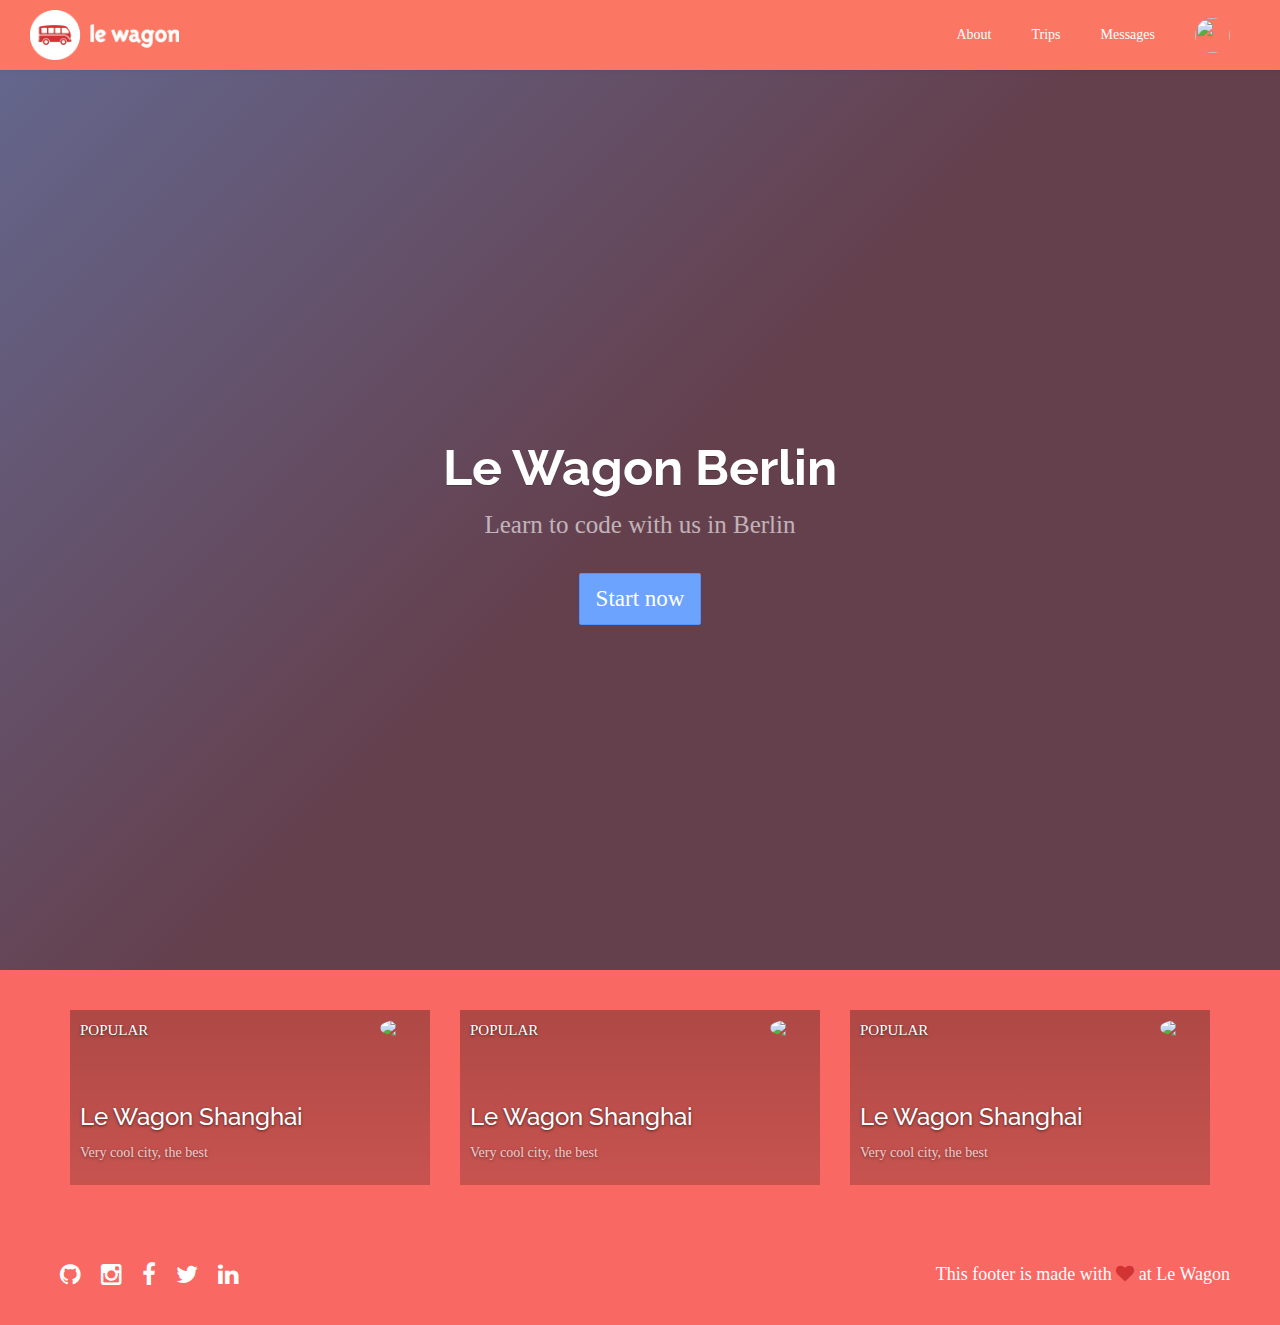
==== commit 9e6c2bc6: "Automated commit at 2017-11-13 15:56:48 UTC by middleman-deploy 2.0.0-alpha" ====
--- a/index.html
+++ b/index.html
@@ -7,7 +7,7 @@
           content="width=device-width, initial-scale=1, shrink-to-fit=no">
     <!-- Use the title from a page's frontmatter if it has one -->
     <title>Le Wagon - Middleman</title>
-    <link href="stylesheets/application-a9410220.css" rel="stylesheet" />
+    <link href="stylesheets/application-3abe85cb.css" rel="stylesheet" />
     <script src="javascripts/application-93de88c9.js"></script>
     <link href="images/favicon-f15af148.png" rel="icon" type="image/png" />
   </head>
--- a/stylesheets/application-3abe85cb.css
+++ b/stylesheets/application-3abe85cb.css
@@ -0,0 +1,8 @@
+@import url("https://fonts.googleapis.com/css?family=Open+Sans:400,300,700|Raleway:400,100,300,700,500");@import url("https://fonts.googleapis.com/css?family=Montserrat:400,700" rel="stylesheet");/*!
+ * Bootstrap v3.3.7 (http://getbootstrap.com)
+ * Copyright 2011-2016 Twitter, Inc.
+ * Licensed under MIT (https://github.com/twbs/bootstrap/blob/master/LICENSE)
+ *//*! normalize.css v3.0.3 | MIT License | github.com/necolas/normalize.css */html{font-family:sans-serif;-ms-text-size-adjust:100%;-webkit-text-size-adjust:100%}body{margin:0}article,aside,details,figcaption,figure,footer,header,hgroup,main,menu,nav,section,summary{display:block}audio,canvas,progress,video{display:inline-block;vertical-align:baseline}audio:not([controls]){display:none;height:0}[hidden],template{display:none}a{background-color:transparent}a:active,a:hover{outline:0}abbr[title]{border-bottom:1px dotted}b,strong{font-weight:bold}dfn{font-style:italic}h1{font-size:2em;margin:0.67em 0}mark{background:#ff0;color:#000}small{font-size:80%}sub,sup{font-size:75%;line-height:0;position:relative;vertical-align:baseline}sup{top:-0.5em}sub{bottom:-0.25em}img{border:0}svg:not(:root){overflow:hidden}figure{margin:1em 40px}hr{-webkit-box-sizing:content-box;box-sizing:content-box;height:0}pre{overflow:auto}code,kbd,pre,samp{font-family:monospace, monospace;font-size:1em}button,input,optgroup,select,textarea{color:inherit;font:inherit;margin:0}button{overflow:visible}button,select{text-transform:none}button,html input[type="button"],input[type="reset"],input[type="submit"]{-webkit-appearance:button;cursor:pointer}button[disabled],html input[disabled]{cursor:default}button::-moz-focus-inner,input::-moz-focus-inner{border:0;padding:0}input{line-height:normal}input[type="checkbox"],input[type="radio"]{-webkit-box-sizing:border-box;box-sizing:border-box;padding:0}input[type="number"]::-webkit-inner-spin-button,input[type="number"]::-webkit-outer-spin-button{height:auto}input[type="search"]{-webkit-appearance:textfield;-webkit-box-sizing:content-box;box-sizing:content-box}input[type="search"]::-webkit-search-cancel-button,input[type="search"]::-webkit-search-decoration{-webkit-appearance:none}fieldset{border:1px solid #c0c0c0;margin:0 2px;padding:0.35em 0.625em 0.75em}legend{border:0;padding:0}textarea{overflow:auto}optgroup{font-weight:bold}table{border-collapse:collapse;border-spacing:0}td,th{padding:0}/*! Source: https://github.com/h5bp/html5-boilerplate/blob/master/src/css/main.css */@media print{*,*:before,*:after{background:transparent !important;color:#000 !important;-webkit-box-shadow:none !important;box-shadow:none !important;text-shadow:none !important}a,a:visited{text-decoration:underline}a[href]:after{content:" (" attr(href) ")"}abbr[title]:after{content:" (" attr(title) ")"}a[href^="#"]:after,a[href^="javascript:"]:after{content:""}pre,blockquote{border:1px solid #999;page-break-inside:avoid}thead{display:table-header-group}tr,img{page-break-inside:avoid}img{max-width:100% !important}p,h2,h3{orphans:3;widows:3}h2,h3{page-break-after:avoid}.navbar{display:none}.btn>.caret,.dropup>.btn>.caret{border-top-color:#000 !important}.label{border:1px solid #000}.table{border-collapse:collapse !important}.table td,.table th{background-color:#fff !important}.table-bordered th,.table-bordered td{border:1px solid #ddd !important}}@font-face{font-family:'Glyphicons Halflings';src:url("../assets/bootstrap/glyphicons-halflings-regular-86b6f62b.eot");src:url("../assets/bootstrap/glyphicons-halflings-regular-86b6f62b.eot?#iefix") format("embedded-opentype"),url("../assets/bootstrap/glyphicons-halflings-regular-ca35b697.woff2") format("woff2"),url("../assets/bootstrap/glyphicons-halflings-regular-278e49a8.woff") format("woff"),url("../assets/bootstrap/glyphicons-halflings-regular-44bc1850.ttf") format("truetype"),url("../assets/bootstrap/glyphicons-halflings-regular-de51a849.svg#glyphicons_halflingsregular") format("svg")}.glyphicon{position:relative;top:1px;display:inline-block;font-family:'Glyphicons Halflings';font-style:normal;font-weight:normal;line-height:1;-webkit-font-smoothing:antialiased;-moz-osx-font-smoothing:grayscale}.glyphicon-asterisk:before{content:"\002a"}.glyphicon-plus:before{content:"\002b"}.glyphicon-euro:before,.glyphicon-eur:before{content:"\20ac"}.glyphicon-minus:before{content:"\2212"}.glyphicon-cloud:before{content:"\2601"}.glyphicon-envelope:before{content:"\2709"}.glyphicon-pencil:before{content:"\270f"}.glyphicon-glass:before{content:"\e001"}.glyphicon-music:before{content:"\e002"}.glyphicon-search:before{content:"\e003"}.glyphicon-heart:before{content:"\e005"}.glyphicon-star:before{content:"\e006"}.glyphicon-star-empty:before{content:"\e007"}.glyphicon-user:before{content:"\e008"}.glyphicon-film:before{content:"\e009"}.glyphicon-th-large:before{content:"\e010"}.glyphicon-th:before{content:"\e011"}.glyphicon-th-list:before{content:"\e012"}.glyphicon-ok:before{content:"\e013"}.glyphicon-remove:before{content:"\e014"}.glyphicon-zoom-in:before{content:"\e015"}.glyphicon-zoom-out:before{content:"\e016"}.glyphicon-off:before{content:"\e017"}.glyphicon-signal:before{content:"\e018"}.glyphicon-cog:before{content:"\e019"}.glyphicon-trash:before{content:"\e020"}.glyphicon-home:before{content:"\e021"}.glyphicon-file:before{content:"\e022"}.glyphicon-time:before{content:"\e023"}.glyphicon-road:before{content:"\e024"}.glyphicon-download-alt:before{content:"\e025"}.glyphicon-download:before{content:"\e026"}.glyphicon-upload:before{content:"\e027"}.glyphicon-inbox:before{content:"\e028"}.glyphicon-play-circle:before{content:"\e029"}.glyphicon-repeat:before{content:"\e030"}.glyphicon-refresh:before{content:"\e031"}.glyphicon-list-alt:before{content:"\e032"}.glyphicon-lock:before{content:"\e033"}.glyphicon-flag:before{content:"\e034"}.glyphicon-headphones:before{content:"\e035"}.glyphicon-volume-off:before{content:"\e036"}.glyphicon-volume-down:before{content:"\e037"}.glyphicon-volume-up:before{content:"\e038"}.glyphicon-qrcode:before{content:"\e039"}.glyphicon-barcode:before{content:"\e040"}.glyphicon-tag:before{content:"\e041"}.glyphicon-tags:before{content:"\e042"}.glyphicon-book:before{content:"\e043"}.glyphicon-bookmark:before{content:"\e044"}.glyphicon-print:before{content:"\e045"}.glyphicon-camera:before{content:"\e046"}.glyphicon-font:before{content:"\e047"}.glyphicon-bold:before{content:"\e048"}.glyphicon-italic:before{content:"\e049"}.glyphicon-text-height:before{content:"\e050"}.glyphicon-text-width:before{content:"\e051"}.glyphicon-align-left:before{content:"\e052"}.glyphicon-align-center:before{content:"\e053"}.glyphicon-align-right:before{content:"\e054"}.glyphicon-align-justify:before{content:"\e055"}.glyphicon-list:before{content:"\e056"}.glyphicon-indent-left:before{content:"\e057"}.glyphicon-indent-right:before{content:"\e058"}.glyphicon-facetime-video:before{content:"\e059"}.glyphicon-picture:before{content:"\e060"}.glyphicon-map-marker:before{content:"\e062"}.glyphicon-adjust:before{content:"\e063"}.glyphicon-tint:before{content:"\e064"}.glyphicon-edit:before{content:"\e065"}.glyphicon-share:before{content:"\e066"}.glyphicon-check:before{content:"\e067"}.glyphicon-move:before{content:"\e068"}.glyphicon-step-backward:before{content:"\e069"}.glyphicon-fast-backward:before{content:"\e070"}.glyphicon-backward:before{content:"\e071"}.glyphicon-play:before{content:"\e072"}.glyphicon-pause:before{content:"\e073"}.glyphicon-stop:before{content:"\e074"}.glyphicon-forward:before{content:"\e075"}.glyphicon-fast-forward:before{content:"\e076"}.glyphicon-step-forward:before{content:"\e077"}.glyphicon-eject:before{content:"\e078"}.glyphicon-chevron-left:before{content:"\e079"}.glyphicon-chevron-right:before{content:"\e080"}.glyphicon-plus-sign:before{content:"\e081"}.glyphicon-minus-sign:before{content:"\e082"}.glyphicon-remove-sign:before{content:"\e083"}.glyphicon-ok-sign:before{content:"\e084"}.glyphicon-question-sign:before{content:"\e085"}.glyphicon-info-sign:before{content:"\e086"}.glyphicon-screenshot:before{content:"\e087"}.glyphicon-remove-circle:before{content:"\e088"}.glyphicon-ok-circle:before{content:"\e089"}.glyphicon-ban-circle:before{content:"\e090"}.glyphicon-arrow-left:before{content:"\e091"}.glyphicon-arrow-right:before{content:"\e092"}.glyphicon-arrow-up:before{content:"\e093"}.glyphicon-arrow-down:before{content:"\e094"}.glyphicon-share-alt:before{content:"\e095"}.glyphicon-resize-full:before{content:"\e096"}.glyphicon-resize-small:before{content:"\e097"}.glyphicon-exclamation-sign:before{content:"\e101"}.glyphicon-gift:before{content:"\e102"}.glyphicon-leaf:before{content:"\e103"}.glyphicon-fire:before{content:"\e104"}.glyphicon-eye-open:before{content:"\e105"}.glyphicon-eye-close:before{content:"\e106"}.glyphicon-warning-sign:before{content:"\e107"}.glyphicon-plane:before{content:"\e108"}.glyphicon-calendar:before{content:"\e109"}.glyphicon-random:before{content:"\e110"}.glyphicon-comment:before{content:"\e111"}.glyphicon-magnet:before{content:"\e112"}.glyphicon-chevron-up:before{content:"\e113"}.glyphicon-chevron-down:before{content:"\e114"}.glyphicon-retweet:before{content:"\e115"}.glyphicon-shopping-cart:before{content:"\e116"}.glyphicon-folder-close:before{content:"\e117"}.glyphicon-folder-open:before{content:"\e118"}.glyphicon-resize-vertical:before{content:"\e119"}.glyphicon-resize-horizontal:before{content:"\e120"}.glyphicon-hdd:before{content:"\e121"}.glyphicon-bullhorn:before{content:"\e122"}.glyphicon-bell:before{content:"\e123"}.glyphicon-certificate:before{content:"\e124"}.glyphicon-thumbs-up:before{content:"\e125"}.glyphicon-thumbs-down:before{content:"\e126"}.glyphicon-hand-right:before{content:"\e127"}.glyphicon-hand-left:before{content:"\e128"}.glyphicon-hand-up:before{content:"\e129"}.glyphicon-hand-down:before{content:"\e130"}.glyphicon-circle-arrow-right:before{content:"\e131"}.glyphicon-circle-arrow-left:before{content:"\e132"}.glyphicon-circle-arrow-up:before{content:"\e133"}.glyphicon-circle-arrow-down:before{content:"\e134"}.glyphicon-globe:before{content:"\e135"}.glyphicon-wrench:before{content:"\e136"}.glyphicon-tasks:before{content:"\e137"}.glyphicon-filter:before{content:"\e138"}.glyphicon-briefcase:before{content:"\e139"}.glyphicon-fullscreen:before{content:"\e140"}.glyphicon-dashboard:before{content:"\e141"}.glyphicon-paperclip:before{content:"\e142"}.glyphicon-heart-empty:before{content:"\e143"}.glyphicon-link:before{content:"\e144"}.glyphicon-phone:before{content:"\e145"}.glyphicon-pushpin:before{content:"\e146"}.glyphicon-usd:before{content:"\e148"}.glyphicon-gbp:before{content:"\e149"}.glyphicon-sort:before{content:"\e150"}.glyphicon-sort-by-alphabet:before{content:"\e151"}.glyphicon-sort-by-alphabet-alt:before{content:"\e152"}.glyphicon-sort-by-order:before{content:"\e153"}.glyphicon-sort-by-order-alt:before{content:"\e154"}.glyphicon-sort-by-attributes:before{content:"\e155"}.glyphicon-sort-by-attributes-alt:before{content:"\e156"}.glyphicon-unchecked:before{content:"\e157"}.glyphicon-expand:before{content:"\e158"}.glyphicon-collapse-down:before{content:"\e159"}.glyphicon-collapse-up:before{content:"\e160"}.glyphicon-log-in:before{content:"\e161"}.glyphicon-flash:before{content:"\e162"}.glyphicon-log-out:before{content:"\e163"}.glyphicon-new-window:before{content:"\e164"}.glyphicon-record:before{content:"\e165"}.glyphicon-save:before{content:"\e166"}.glyphicon-open:before{content:"\e167"}.glyphicon-saved:before{content:"\e168"}.glyphicon-import:before{content:"\e169"}.glyphicon-export:before{content:"\e170"}.glyphicon-send:before{content:"\e171"}.glyphicon-floppy-disk:before{content:"\e172"}.glyphicon-floppy-saved:before{content:"\e173"}.glyphicon-floppy-remove:before{content:"\e174"}.glyphicon-floppy-save:before{content:"\e175"}.glyphicon-floppy-open:before{content:"\e176"}.glyphicon-credit-card:before{content:"\e177"}.glyphicon-transfer:before{content:"\e178"}.glyphicon-cutlery:before{content:"\e179"}.glyphicon-header:before{content:"\e180"}.glyphicon-compressed:before{content:"\e181"}.glyphicon-earphone:before{content:"\e182"}.glyphicon-phone-alt:before{content:"\e183"}.glyphicon-tower:before{content:"\e184"}.glyphicon-stats:before{content:"\e185"}.glyphicon-sd-video:before{content:"\e186"}.glyphicon-hd-video:before{content:"\e187"}.glyphicon-subtitles:before{content:"\e188"}.glyphicon-sound-stereo:before{content:"\e189"}.glyphicon-sound-dolby:before{content:"\e190"}.glyphicon-sound-5-1:before{content:"\e191"}.glyphicon-sound-6-1:before{content:"\e192"}.glyphicon-sound-7-1:before{content:"\e193"}.glyphicon-copyright-mark:before{content:"\e194"}.glyphicon-registration-mark:before{content:"\e195"}.glyphicon-cloud-download:before{content:"\e197"}.glyphicon-cloud-upload:before{content:"\e198"}.glyphicon-tree-conifer:before{content:"\e199"}.glyphicon-tree-deciduous:before{content:"\e200"}.glyphicon-cd:before{content:"\e201"}.glyphicon-save-file:before{content:"\e202"}.glyphicon-open-file:before{content:"\e203"}.glyphicon-level-up:before{content:"\e204"}.glyphicon-copy:before{content:"\e205"}.glyphicon-paste:before{content:"\e206"}.glyphicon-alert:before{content:"\e209"}.glyphicon-equalizer:before{content:"\e210"}.glyphicon-king:before{content:"\e211"}.glyphicon-queen:before{content:"\e212"}.glyphicon-pawn:before{content:"\e213"}.glyphicon-bishop:before{content:"\e214"}.glyphicon-knight:before{content:"\e215"}.glyphicon-baby-formula:before{content:"\e216"}.glyphicon-tent:before{content:"\26fa"}.glyphicon-blackboard:before{content:"\e218"}.glyphicon-bed:before{content:"\e219"}.glyphicon-apple:before{content:"\f8ff"}.glyphicon-erase:before{content:"\e221"}.glyphicon-hourglass:before{content:"\231b"}.glyphicon-lamp:before{content:"\e223"}.glyphicon-duplicate:before{content:"\e224"}.glyphicon-piggy-bank:before{content:"\e225"}.glyphicon-scissors:before{content:"\e226"}.glyphicon-bitcoin:before{content:"\e227"}.glyphicon-btc:before{content:"\e227"}.glyphicon-xbt:before{content:"\e227"}.glyphicon-yen:before{content:"\00a5"}.glyphicon-jpy:before{content:"\00a5"}.glyphicon-ruble:before{content:"\20bd"}.glyphicon-rub:before{content:"\20bd"}.glyphicon-scale:before{content:"\e230"}.glyphicon-ice-lolly:before{content:"\e231"}.glyphicon-ice-lolly-tasted:before{content:"\e232"}.glyphicon-education:before{content:"\e233"}.glyphicon-option-horizontal:before{content:"\e234"}.glyphicon-option-vertical:before{content:"\e235"}.glyphicon-menu-hamburger:before{content:"\e236"}.glyphicon-modal-window:before{content:"\e237"}.glyphicon-oil:before{content:"\e238"}.glyphicon-grain:before{content:"\e239"}.glyphicon-sunglasses:before{content:"\e240"}.glyphicon-text-size:before{content:"\e241"}.glyphicon-text-color:before{content:"\e242"}.glyphicon-text-background:before{content:"\e243"}.glyphicon-object-align-top:before{content:"\e244"}.glyphicon-object-align-bottom:before{content:"\e245"}.glyphicon-object-align-horizontal:before{content:"\e246"}.glyphicon-object-align-left:before{content:"\e247"}.glyphicon-object-align-vertical:before{content:"\e248"}.glyphicon-object-align-right:before{content:"\e249"}.glyphicon-triangle-right:before{content:"\e250"}.glyphicon-triangle-left:before{content:"\e251"}.glyphicon-triangle-bottom:before{content:"\e252"}.glyphicon-triangle-top:before{content:"\e253"}.glyphicon-console:before{content:"\e254"}.glyphicon-superscript:before{content:"\e255"}.glyphicon-subscript:before{content:"\e256"}.glyphicon-menu-left:before{content:"\e257"}.glyphicon-menu-right:before{content:"\e258"}.glyphicon-menu-down:before{content:"\e259"}.glyphicon-menu-up:before{content:"\e260"}*{-webkit-box-sizing:border-box;box-sizing:border-box}*:before,*:after{-webkit-box-sizing:border-box;box-sizing:border-box}html{font-size:10px;-webkit-tap-highlight-color:transparent}body{font-family:"Montserrat", "sans-serif";font-size:18px;line-height:1.42857143;color:#fecec7;background-color:#f96863}input,button,select,textarea{font-family:inherit;font-size:inherit;line-height:inherit}a{color:#6BA3FF;text-decoration:none}a:hover,a:focus{color:#1f73ff;text-decoration:underline}a:focus{outline:5px auto -webkit-focus-ring-color;outline-offset:-2px}figure{margin:0}img{vertical-align:middle}.img-responsive{display:block;max-width:100%;height:auto}.img-rounded{border-radius:2px}.img-thumbnail{padding:4px;line-height:1.42857143;background-color:#f96863;border:1px solid #ddd;border-radius:2px;-webkit-transition:all 0.2s ease-in-out;transition:all 0.2s ease-in-out;display:inline-block;max-width:100%;height:auto}.img-circle{border-radius:50%}hr{margin-top:25px;margin-bottom:25px;border:0;border-top:1px solid white}.sr-only{position:absolute;width:1px;height:1px;margin:-1px;padding:0;overflow:hidden;clip:rect(0, 0, 0, 0);border:0}.sr-only-focusable:active,.sr-only-focusable:focus{position:static;width:auto;height:auto;margin:0;overflow:visible;clip:auto}[role="button"]{cursor:pointer}h1,h2,h3,h4,h5,h6,.h1,.h2,.h3,.h4,.h5,.h6{font-family:"Raleway", "Helvetica", "sans-serif";font-weight:500;line-height:1.1;color:inherit}h1 small,h1 .small,h2 small,h2 .small,h3 small,h3 .small,h4 small,h4 .small,h5 small,h5 .small,h6 small,h6 .small,.h1 small,.h1 .small,.h2 small,.h2 .small,.h3 small,.h3 .small,.h4 small,.h4 .small,.h5 small,.h5 .small,.h6 small,.h6 .small{font-weight:normal;line-height:1;color:white}h1,.h1,h2,.h2,h3,.h3{margin-top:25px;margin-bottom:12.5px}h1 small,h1 .small,.h1 small,.h1 .small,h2 small,h2 .small,.h2 small,.h2 .small,h3 small,h3 .small,.h3 small,.h3 .small{font-size:65%}h4,.h4,h5,.h5,h6,.h6{margin-top:12.5px;margin-bottom:12.5px}h4 small,h4 .small,.h4 small,.h4 .small,h5 small,h5 .small,.h5 small,.h5 .small,h6 small,h6 .small,.h6 small,.h6 .small{font-size:75%}h1,.h1{font-size:46px}h2,.h2{font-size:38px}h3,.h3{font-size:31px}h4,.h4{font-size:23px}h5,.h5{font-size:18px}h6,.h6{font-size:16px}p{margin:0 0 12.5px}.lead{margin-bottom:25px;font-size:20px;font-weight:300;line-height:1.4}@media (min-width: 768px){.lead{font-size:27px}}small,.small{font-size:88%}mark,.mark{background-color:#fcf8e3;padding:.2em}.text-left{text-align:left}.text-right{text-align:right}.text-center{text-align:center}.text-justify{text-align:justify}.text-nowrap{white-space:nowrap}.text-lowercase{text-transform:lowercase}.text-uppercase,.initialism{text-transform:uppercase}.text-capitalize{text-transform:capitalize}.text-muted{color:white}.text-primary{color:#6BA3FF}a.text-primary:hover,a.text-primary:focus{color:#3883ff}.text-success{color:#3c763d}a.text-success:hover,a.text-success:focus{color:#2b542c}.text-info{color:#31708f}a.text-info:hover,a.text-info:focus{color:#245269}.text-warning{color:#8a6d3b}a.text-warning:hover,a.text-warning:focus{color:#66512c}.text-danger{color:#a94442}a.text-danger:hover,a.text-danger:focus{color:#843534}.bg-primary{color:#fff}.bg-primary{background-color:#6BA3FF}a.bg-primary:hover,a.bg-primary:focus{background-color:#3883ff}.bg-success{background-color:#dff0d8}a.bg-success:hover,a.bg-success:focus{background-color:#c1e2b3}.bg-info{background-color:#d9edf7}a.bg-info:hover,a.bg-info:focus{background-color:#afd9ee}.bg-warning{background-color:#fcf8e3}a.bg-warning:hover,a.bg-warning:focus{background-color:#f7ecb5}.bg-danger{background-color:#f2dede}a.bg-danger:hover,a.bg-danger:focus{background-color:#e4b9b9}.page-header{padding-bottom:11.5px;margin:50px 0 25px;border-bottom:1px solid white}ul,ol{margin-top:0;margin-bottom:12.5px}ul ul,ul ol,ol ul,ol ol{margin-bottom:0}.list-unstyled{padding-left:0;list-style:none}.list-inline{padding-left:0;list-style:none;margin-left:-5px}.list-inline>li{display:inline-block;padding-left:5px;padding-right:5px}dl{margin-top:0;margin-bottom:25px}dt,dd{line-height:1.42857143}dt{font-weight:bold}dd{margin-left:0}.dl-horizontal dd:before,.dl-horizontal dd:after{content:" ";display:table}.dl-horizontal dd:after{clear:both}@media (min-width: 768px){.dl-horizontal dt{float:left;width:160px;clear:left;text-align:right;overflow:hidden;text-overflow:ellipsis;white-space:nowrap}.dl-horizontal dd{margin-left:180px}}abbr[title],abbr[data-original-title]{cursor:help;border-bottom:1px dotted white}.initialism{font-size:90%}blockquote{padding:12.5px 25px;margin:0 0 25px;font-size:22.5px;border-left:5px solid white}blockquote p:last-child,blockquote ul:last-child,blockquote ol:last-child{margin-bottom:0}blockquote footer,blockquote small,blockquote .small{display:block;font-size:80%;line-height:1.42857143;color:white}blockquote footer:before,blockquote small:before,blockquote .small:before{content:'\2014 \00A0'}.blockquote-reverse,blockquote.pull-right{padding-right:15px;padding-left:0;border-right:5px solid white;border-left:0;text-align:right}.blockquote-reverse footer:before,.blockquote-reverse small:before,.blockquote-reverse .small:before,blockquote.pull-right footer:before,blockquote.pull-right small:before,blockquote.pull-right .small:before{content:''}.blockquote-reverse footer:after,.blockquote-reverse small:after,.blockquote-reverse .small:after,blockquote.pull-right footer:after,blockquote.pull-right small:after,blockquote.pull-right .small:after{content:'\00A0 \2014'}address{margin-bottom:25px;font-style:normal;line-height:1.42857143}code,kbd,pre,samp{font-family:Menlo, Monaco, Consolas, "Courier New", monospace}code{padding:2px 4px;font-size:90%;color:#c7254e;background-color:#f9f2f4;border-radius:2px}kbd{padding:2px 4px;font-size:90%;color:#fff;background-color:#333;border-radius:2px;-webkit-box-shadow:inset 0 -1px 0 rgba(0,0,0,0.25);box-shadow:inset 0 -1px 0 rgba(0,0,0,0.25)}kbd kbd{padding:0;font-size:100%;font-weight:bold;-webkit-box-shadow:none;box-shadow:none}pre{display:block;padding:12px;margin:0 0 12.5px;font-size:17px;line-height:1.42857143;word-break:break-all;word-wrap:break-word;color:#fecec7;background-color:#f5f5f5;border:1px solid #ccc;border-radius:2px}pre code{padding:0;font-size:inherit;color:inherit;white-space:pre-wrap;background-color:transparent;border-radius:0}.pre-scrollable{max-height:340px;overflow-y:scroll}.container{margin-right:auto;margin-left:auto;padding-left:15px;padding-right:15px}.container:before,.container:after{content:" ";display:table}.container:after{clear:both}@media (min-width: 768px){.container{width:750px}}@media (min-width: 992px){.container{width:970px}}@media (min-width: 1200px){.container{width:1170px}}.container-fluid{margin-right:auto;margin-left:auto;padding-left:15px;padding-right:15px}.container-fluid:before,.container-fluid:after{content:" ";display:table}.container-fluid:after{clear:both}.row{margin-left:-15px;margin-right:-15px}.row:before,.row:after{content:" ";display:table}.row:after{clear:both}.col-xs-1,.col-sm-1,.col-md-1,.col-lg-1,.col-xs-2,.col-sm-2,.col-md-2,.col-lg-2,.col-xs-3,.col-sm-3,.col-md-3,.col-lg-3,.col-xs-4,.col-sm-4,.col-md-4,.col-lg-4,.col-xs-5,.col-sm-5,.col-md-5,.col-lg-5,.col-xs-6,.col-sm-6,.col-md-6,.col-lg-6,.col-xs-7,.col-sm-7,.col-md-7,.col-lg-7,.col-xs-8,.col-sm-8,.col-md-8,.col-lg-8,.col-xs-9,.col-sm-9,.col-md-9,.col-lg-9,.col-xs-10,.col-sm-10,.col-md-10,.col-lg-10,.col-xs-11,.col-sm-11,.col-md-11,.col-lg-11,.col-xs-12,.col-sm-12,.col-md-12,.col-lg-12{position:relative;min-height:1px;padding-left:15px;padding-right:15px}.col-xs-1,.col-xs-2,.col-xs-3,.col-xs-4,.col-xs-5,.col-xs-6,.col-xs-7,.col-xs-8,.col-xs-9,.col-xs-10,.col-xs-11,.col-xs-12{float:left}.col-xs-1{width:8.33333333%}.col-xs-2{width:16.66666667%}.col-xs-3{width:25%}.col-xs-4{width:33.33333333%}.col-xs-5{width:41.66666667%}.col-xs-6{width:50%}.col-xs-7{width:58.33333333%}.col-xs-8{width:66.66666667%}.col-xs-9{width:75%}.col-xs-10{width:83.33333333%}.col-xs-11{width:91.66666667%}.col-xs-12{width:100%}.col-xs-pull-0{right:auto}.col-xs-pull-1{right:8.33333333%}.col-xs-pull-2{right:16.66666667%}.col-xs-pull-3{right:25%}.col-xs-pull-4{right:33.33333333%}.col-xs-pull-5{right:41.66666667%}.col-xs-pull-6{right:50%}.col-xs-pull-7{right:58.33333333%}.col-xs-pull-8{right:66.66666667%}.col-xs-pull-9{right:75%}.col-xs-pull-10{right:83.33333333%}.col-xs-pull-11{right:91.66666667%}.col-xs-pull-12{right:100%}.col-xs-push-0{left:auto}.col-xs-push-1{left:8.33333333%}.col-xs-push-2{left:16.66666667%}.col-xs-push-3{left:25%}.col-xs-push-4{left:33.33333333%}.col-xs-push-5{left:41.66666667%}.col-xs-push-6{left:50%}.col-xs-push-7{left:58.33333333%}.col-xs-push-8{left:66.66666667%}.col-xs-push-9{left:75%}.col-xs-push-10{left:83.33333333%}.col-xs-push-11{left:91.66666667%}.col-xs-push-12{left:100%}.col-xs-offset-0{margin-left:0%}.col-xs-offset-1{margin-left:8.33333333%}.col-xs-offset-2{margin-left:16.66666667%}.col-xs-offset-3{margin-left:25%}.col-xs-offset-4{margin-left:33.33333333%}.col-xs-offset-5{margin-left:41.66666667%}.col-xs-offset-6{margin-left:50%}.col-xs-offset-7{margin-left:58.33333333%}.col-xs-offset-8{margin-left:66.66666667%}.col-xs-offset-9{margin-left:75%}.col-xs-offset-10{margin-left:83.33333333%}.col-xs-offset-11{margin-left:91.66666667%}.col-xs-offset-12{margin-left:100%}@media (min-width: 768px){.col-sm-1,.col-sm-2,.col-sm-3,.col-sm-4,.col-sm-5,.col-sm-6,.col-sm-7,.col-sm-8,.col-sm-9,.col-sm-10,.col-sm-11,.col-sm-12{float:left}.col-sm-1{width:8.33333333%}.col-sm-2{width:16.66666667%}.col-sm-3{width:25%}.col-sm-4{width:33.33333333%}.col-sm-5{width:41.66666667%}.col-sm-6{width:50%}.col-sm-7{width:58.33333333%}.col-sm-8{width:66.66666667%}.col-sm-9{width:75%}.col-sm-10{width:83.33333333%}.col-sm-11{width:91.66666667%}.col-sm-12{width:100%}.col-sm-pull-0{right:auto}.col-sm-pull-1{right:8.33333333%}.col-sm-pull-2{right:16.66666667%}.col-sm-pull-3{right:25%}.col-sm-pull-4{right:33.33333333%}.col-sm-pull-5{right:41.66666667%}.col-sm-pull-6{right:50%}.col-sm-pull-7{right:58.33333333%}.col-sm-pull-8{right:66.66666667%}.col-sm-pull-9{right:75%}.col-sm-pull-10{right:83.33333333%}.col-sm-pull-11{right:91.66666667%}.col-sm-pull-12{right:100%}.col-sm-push-0{left:auto}.col-sm-push-1{left:8.33333333%}.col-sm-push-2{left:16.66666667%}.col-sm-push-3{left:25%}.col-sm-push-4{left:33.33333333%}.col-sm-push-5{left:41.66666667%}.col-sm-push-6{left:50%}.col-sm-push-7{left:58.33333333%}.col-sm-push-8{left:66.66666667%}.col-sm-push-9{left:75%}.col-sm-push-10{left:83.33333333%}.col-sm-push-11{left:91.66666667%}.col-sm-push-12{left:100%}.col-sm-offset-0{margin-left:0%}.col-sm-offset-1{margin-left:8.33333333%}.col-sm-offset-2{margin-left:16.66666667%}.col-sm-offset-3{margin-left:25%}.col-sm-offset-4{margin-left:33.33333333%}.col-sm-offset-5{margin-left:41.66666667%}.col-sm-offset-6{margin-left:50%}.col-sm-offset-7{margin-left:58.33333333%}.col-sm-offset-8{margin-left:66.66666667%}.col-sm-offset-9{margin-left:75%}.col-sm-offset-10{margin-left:83.33333333%}.col-sm-offset-11{margin-left:91.66666667%}.col-sm-offset-12{margin-left:100%}}@media (min-width: 992px){.col-md-1,.col-md-2,.col-md-3,.col-md-4,.col-md-5,.col-md-6,.col-md-7,.col-md-8,.col-md-9,.col-md-10,.col-md-11,.col-md-12{float:left}.col-md-1{width:8.33333333%}.col-md-2{width:16.66666667%}.col-md-3{width:25%}.col-md-4{width:33.33333333%}.col-md-5{width:41.66666667%}.col-md-6{width:50%}.col-md-7{width:58.33333333%}.col-md-8{width:66.66666667%}.col-md-9{width:75%}.col-md-10{width:83.33333333%}.col-md-11{width:91.66666667%}.col-md-12{width:100%}.col-md-pull-0{right:auto}.col-md-pull-1{right:8.33333333%}.col-md-pull-2{right:16.66666667%}.col-md-pull-3{right:25%}.col-md-pull-4{right:33.33333333%}.col-md-pull-5{right:41.66666667%}.col-md-pull-6{right:50%}.col-md-pull-7{right:58.33333333%}.col-md-pull-8{right:66.66666667%}.col-md-pull-9{right:75%}.col-md-pull-10{right:83.33333333%}.col-md-pull-11{right:91.66666667%}.col-md-pull-12{right:100%}.col-md-push-0{left:auto}.col-md-push-1{left:8.33333333%}.col-md-push-2{left:16.66666667%}.col-md-push-3{left:25%}.col-md-push-4{left:33.33333333%}.col-md-push-5{left:41.66666667%}.col-md-push-6{left:50%}.col-md-push-7{left:58.33333333%}.col-md-push-8{left:66.66666667%}.col-md-push-9{left:75%}.col-md-push-10{left:83.33333333%}.col-md-push-11{left:91.66666667%}.col-md-push-12{left:100%}.col-md-offset-0{margin-left:0%}.col-md-offset-1{margin-left:8.33333333%}.col-md-offset-2{margin-left:16.66666667%}.col-md-offset-3{margin-left:25%}.col-md-offset-4{margin-left:33.33333333%}.col-md-offset-5{margin-left:41.66666667%}.col-md-offset-6{margin-left:50%}.col-md-offset-7{margin-left:58.33333333%}.col-md-offset-8{margin-left:66.66666667%}.col-md-offset-9{margin-left:75%}.col-md-offset-10{margin-left:83.33333333%}.col-md-offset-11{margin-left:91.66666667%}.col-md-offset-12{margin-left:100%}}@media (min-width: 1200px){.col-lg-1,.col-lg-2,.col-lg-3,.col-lg-4,.col-lg-5,.col-lg-6,.col-lg-7,.col-lg-8,.col-lg-9,.col-lg-10,.col-lg-11,.col-lg-12{float:left}.col-lg-1{width:8.33333333%}.col-lg-2{width:16.66666667%}.col-lg-3{width:25%}.col-lg-4{width:33.33333333%}.col-lg-5{width:41.66666667%}.col-lg-6{width:50%}.col-lg-7{width:58.33333333%}.col-lg-8{width:66.66666667%}.col-lg-9{width:75%}.col-lg-10{width:83.33333333%}.col-lg-11{width:91.66666667%}.col-lg-12{width:100%}.col-lg-pull-0{right:auto}.col-lg-pull-1{right:8.33333333%}.col-lg-pull-2{right:16.66666667%}.col-lg-pull-3{right:25%}.col-lg-pull-4{right:33.33333333%}.col-lg-pull-5{right:41.66666667%}.col-lg-pull-6{right:50%}.col-lg-pull-7{right:58.33333333%}.col-lg-pull-8{right:66.66666667%}.col-lg-pull-9{right:75%}.col-lg-pull-10{right:83.33333333%}.col-lg-pull-11{right:91.66666667%}.col-lg-pull-12{right:100%}.col-lg-push-0{left:auto}.col-lg-push-1{left:8.33333333%}.col-lg-push-2{left:16.66666667%}.col-lg-push-3{left:25%}.col-lg-push-4{left:33.33333333%}.col-lg-push-5{left:41.66666667%}.col-lg-push-6{left:50%}.col-lg-push-7{left:58.33333333%}.col-lg-push-8{left:66.66666667%}.col-lg-push-9{left:75%}.col-lg-push-10{left:83.33333333%}.col-lg-push-11{left:91.66666667%}.col-lg-push-12{left:100%}.col-lg-offset-0{margin-left:0%}.col-lg-offset-1{margin-left:8.33333333%}.col-lg-offset-2{margin-left:16.66666667%}.col-lg-offset-3{margin-left:25%}.col-lg-offset-4{margin-left:33.33333333%}.col-lg-offset-5{margin-left:41.66666667%}.col-lg-offset-6{margin-left:50%}.col-lg-offset-7{margin-left:58.33333333%}.col-lg-offset-8{margin-left:66.66666667%}.col-lg-offset-9{margin-left:75%}.col-lg-offset-10{margin-left:83.33333333%}.col-lg-offset-11{margin-left:91.66666667%}.col-lg-offset-12{margin-left:100%}}table{background-color:transparent}caption{padding-top:8px;padding-bottom:8px;color:white;text-align:left}th{text-align:left}.table{width:100%;max-width:100%;margin-bottom:25px}.table>thead>tr>th,.table>thead>tr>td,.table>tbody>tr>th,.table>tbody>tr>td,.table>tfoot>tr>th,.table>tfoot>tr>td{padding:8px;line-height:1.42857143;vertical-align:top;border-top:1px solid #ddd}.table>thead>tr>th{vertical-align:bottom;border-bottom:2px solid #ddd}.table>caption+thead>tr:first-child>th,.table>caption+thead>tr:first-child>td,.table>colgroup+thead>tr:first-child>th,.table>colgroup+thead>tr:first-child>td,.table>thead:first-child>tr:first-child>th,.table>thead:first-child>tr:first-child>td{border-top:0}.table>tbody+tbody{border-top:2px solid #ddd}.table .table{background-color:#f96863}.table-condensed>thead>tr>th,.table-condensed>thead>tr>td,.table-condensed>tbody>tr>th,.table-condensed>tbody>tr>td,.table-condensed>tfoot>tr>th,.table-condensed>tfoot>tr>td{padding:5px}.table-bordered{border:1px solid #ddd}.table-bordered>thead>tr>th,.table-bordered>thead>tr>td,.table-bordered>tbody>tr>th,.table-bordered>tbody>tr>td,.table-bordered>tfoot>tr>th,.table-bordered>tfoot>tr>td{border:1px solid #ddd}.table-bordered>thead>tr>th,.table-bordered>thead>tr>td{border-bottom-width:2px}.table-striped>tbody>tr:nth-of-type(odd){background-color:#f9f9f9}.table-hover>tbody>tr:hover{background-color:#f5f5f5}table col[class*="col-"]{position:static;float:none;display:table-column}table td[class*="col-"],table th[class*="col-"]{position:static;float:none;display:table-cell}.table>thead>tr>td.active,.table>thead>tr>th.active,.table>thead>tr.active>td,.table>thead>tr.active>th,.table>tbody>tr>td.active,.table>tbody>tr>th.active,.table>tbody>tr.active>td,.table>tbody>tr.active>th,.table>tfoot>tr>td.active,.table>tfoot>tr>th.active,.table>tfoot>tr.active>td,.table>tfoot>tr.active>th{background-color:#f5f5f5}.table-hover>tbody>tr>td.active:hover,.table-hover>tbody>tr>th.active:hover,.table-hover>tbody>tr.active:hover>td,.table-hover>tbody>tr:hover>.active,.table-hover>tbody>tr.active:hover>th{background-color:#e8e8e8}.table>thead>tr>td.success,.table>thead>tr>th.success,.table>thead>tr.success>td,.table>thead>tr.success>th,.table>tbody>tr>td.success,.table>tbody>tr>th.success,.table>tbody>tr.success>td,.table>tbody>tr.success>th,.table>tfoot>tr>td.success,.table>tfoot>tr>th.success,.table>tfoot>tr.success>td,.table>tfoot>tr.success>th{background-color:#dff0d8}.table-hover>tbody>tr>td.success:hover,.table-hover>tbody>tr>th.success:hover,.table-hover>tbody>tr.success:hover>td,.table-hover>tbody>tr:hover>.success,.table-hover>tbody>tr.success:hover>th{background-color:#d0e9c6}.table>thead>tr>td.info,.table>thead>tr>th.info,.table>thead>tr.info>td,.table>thead>tr.info>th,.table>tbody>tr>td.info,.table>tbody>tr>th.info,.table>tbody>tr.info>td,.table>tbody>tr.info>th,.table>tfoot>tr>td.info,.table>tfoot>tr>th.info,.table>tfoot>tr.info>td,.table>tfoot>tr.info>th{background-color:#d9edf7}.table-hover>tbody>tr>td.info:hover,.table-hover>tbody>tr>th.info:hover,.table-hover>tbody>tr.info:hover>td,.table-hover>tbody>tr:hover>.info,.table-hover>tbody>tr.info:hover>th{background-color:#c4e3f3}.table>thead>tr>td.warning,.table>thead>tr>th.warning,.table>thead>tr.warning>td,.table>thead>tr.warning>th,.table>tbody>tr>td.warning,.table>tbody>tr>th.warning,.table>tbody>tr.warning>td,.table>tbody>tr.warning>th,.table>tfoot>tr>td.warning,.table>tfoot>tr>th.warning,.table>tfoot>tr.warning>td,.table>tfoot>tr.warning>th{background-color:#fcf8e3}.table-hover>tbody>tr>td.warning:hover,.table-hover>tbody>tr>th.warning:hover,.table-hover>tbody>tr.warning:hover>td,.table-hover>tbody>tr:hover>.warning,.table-hover>tbody>tr.warning:hover>th{background-color:#faf2cc}.table>thead>tr>td.danger,.table>thead>tr>th.danger,.table>thead>tr.danger>td,.table>thead>tr.danger>th,.table>tbody>tr>td.danger,.table>tbody>tr>th.danger,.table>tbody>tr.danger>td,.table>tbody>tr.danger>th,.table>tfoot>tr>td.danger,.table>tfoot>tr>th.danger,.table>tfoot>tr.danger>td,.table>tfoot>tr.danger>th{background-color:#f2dede}.table-hover>tbody>tr>td.danger:hover,.table-hover>tbody>tr>th.danger:hover,.table-hover>tbody>tr.danger:hover>td,.table-hover>tbody>tr:hover>.danger,.table-hover>tbody>tr.danger:hover>th{background-color:#ebcccc}.table-responsive{overflow-x:auto;min-height:0.01%}@media screen and (max-width: 767px){.table-responsive{width:100%;margin-bottom:18.75px;overflow-y:hidden;-ms-overflow-style:-ms-autohiding-scrollbar;border:1px solid #ddd}.table-responsive>.table{margin-bottom:0}.table-responsive>.table>thead>tr>th,.table-responsive>.table>thead>tr>td,.table-responsive>.table>tbody>tr>th,.table-responsive>.table>tbody>tr>td,.table-responsive>.table>tfoot>tr>th,.table-responsive>.table>tfoot>tr>td{white-space:nowrap}.table-responsive>.table-bordered{border:0}.table-responsive>.table-bordered>thead>tr>th:first-child,.table-responsive>.table-bordered>thead>tr>td:first-child,.table-responsive>.table-bordered>tbody>tr>th:first-child,.table-responsive>.table-bordered>tbody>tr>td:first-child,.table-responsive>.table-bordered>tfoot>tr>th:first-child,.table-responsive>.table-bordered>tfoot>tr>td:first-child{border-left:0}.table-responsive>.table-bordered>thead>tr>th:last-child,.table-responsive>.table-bordered>thead>tr>td:last-child,.table-responsive>.table-bordered>tbody>tr>th:last-child,.table-responsive>.table-bordered>tbody>tr>td:last-child,.table-responsive>.table-bordered>tfoot>tr>th:last-child,.table-responsive>.table-bordered>tfoot>tr>td:last-child{border-right:0}.table-responsive>.table-bordered>tbody>tr:last-child>th,.table-responsive>.table-bordered>tbody>tr:last-child>td,.table-responsive>.table-bordered>tfoot>tr:last-child>th,.table-responsive>.table-bordered>tfoot>tr:last-child>td{border-bottom:0}}fieldset{padding:0;margin:0;border:0;min-width:0}legend{display:block;width:100%;padding:0;margin-bottom:25px;font-size:27px;line-height:inherit;color:#fecec7;border:0;border-bottom:1px solid #e5e5e5}label{display:inline-block;max-width:100%;margin-bottom:5px;font-weight:bold}input[type="search"]{-webkit-box-sizing:border-box;box-sizing:border-box}input[type="radio"],input[type="checkbox"]{margin:4px 0 0;margin-top:1px \9;line-height:normal}input[type="file"]{display:block}input[type="range"]{display:block;width:100%}select[multiple],select[size]{height:auto}input[type="file"]:focus,input[type="radio"]:focus,input[type="checkbox"]:focus{outline:5px auto -webkit-focus-ring-color;outline-offset:-2px}output{display:block;padding-top:7px;font-size:18px;line-height:1.42857143;color:#FC7763}.form-control{display:block;width:100%;height:39px;padding:6px 12px;font-size:18px;line-height:1.42857143;color:#FC7763;background-color:#fff;background-image:none;border:1px solid #ccc;border-radius:2px;-webkit-box-shadow:inset 0 1px 1px rgba(0,0,0,0.075);box-shadow:inset 0 1px 1px rgba(0,0,0,0.075);-webkit-transition:border-color ease-in-out 0.15s, box-shadow ease-in-out 0.15s;-webkit-transition:border-color ease-in-out 0.15s, -webkit-box-shadow ease-in-out 0.15s;transition:border-color ease-in-out 0.15s, -webkit-box-shadow ease-in-out 0.15s;transition:border-color ease-in-out 0.15s, box-shadow ease-in-out 0.15s;transition:border-color ease-in-out 0.15s, box-shadow ease-in-out 0.15s, -webkit-box-shadow ease-in-out 0.15s}.form-control:focus{border-color:#66afe9;outline:0;-webkit-box-shadow:inset 0 1px 1px rgba(0,0,0,0.075),0 0 8px rgba(102,175,233,0.6);box-shadow:inset 0 1px 1px rgba(0,0,0,0.075),0 0 8px rgba(102,175,233,0.6)}.form-control::-moz-placeholder{color:#999;opacity:1}.form-control:-ms-input-placeholder{color:#999}.form-control::-webkit-input-placeholder{color:#999}.form-control::-ms-expand{border:0;background-color:transparent}.form-control[disabled],.form-control[readonly],fieldset[disabled] .form-control{background-color:white;opacity:1}.form-control[disabled],fieldset[disabled] .form-control{cursor:not-allowed}textarea.form-control{height:auto}input[type="search"]{-webkit-appearance:none}@media screen and (-webkit-min-device-pixel-ratio: 0){input[type="date"].form-control,input[type="time"].form-control,input[type="datetime-local"].form-control,input[type="month"].form-control{line-height:39px}input[type="date"].input-sm,.input-group-sm>input[type="date"].form-control,.input-group-sm>input[type="date"].input-group-addon,.input-group-sm>.input-group-btn>input[type="date"].btn,.input-group-sm input[type="date"],input[type="time"].input-sm,.input-group-sm>input[type="time"].form-control,.input-group-sm>input[type="time"].input-group-addon,.input-group-sm>.input-group-btn>input[type="time"].btn,.input-group-sm input[type="time"],input[type="datetime-local"].input-sm,.input-group-sm>input[type="datetime-local"].form-control,.input-group-sm>input[type="datetime-local"].input-group-addon,.input-group-sm>.input-group-btn>input[type="datetime-local"].btn,.input-group-sm input[type="datetime-local"],input[type="month"].input-sm,.input-group-sm>input[type="month"].form-control,.input-group-sm>input[type="month"].input-group-addon,.input-group-sm>.input-group-btn>input[type="month"].btn,.input-group-sm input[type="month"]{line-height:36px}input[type="date"].input-lg,.input-group-lg>input[type="date"].form-control,.input-group-lg>input[type="date"].input-group-addon,.input-group-lg>.input-group-btn>input[type="date"].btn,.input-group-lg input[type="date"],input[type="time"].input-lg,.input-group-lg>input[type="time"].form-control,.input-group-lg>input[type="time"].input-group-addon,.input-group-lg>.input-group-btn>input[type="time"].btn,.input-group-lg input[type="time"],input[type="datetime-local"].input-lg,.input-group-lg>input[type="datetime-local"].form-control,.input-group-lg>input[type="datetime-local"].input-group-addon,.input-group-lg>.input-group-btn>input[type="datetime-local"].btn,.input-group-lg input[type="datetime-local"],input[type="month"].input-lg,.input-group-lg>input[type="month"].form-control,.input-group-lg>input[type="month"].input-group-addon,.input-group-lg>.input-group-btn>input[type="month"].btn,.input-group-lg input[type="month"]{line-height:53px}}.form-group{margin-bottom:15px}.radio,.checkbox{position:relative;display:block;margin-top:10px;margin-bottom:10px}.radio label,.checkbox label{min-height:25px;padding-left:20px;margin-bottom:0;font-weight:normal;cursor:pointer}.radio input[type="radio"],.radio-inline input[type="radio"],.checkbox input[type="checkbox"],.checkbox-inline input[type="checkbox"]{position:absolute;margin-left:-20px;margin-top:4px \9}.radio+.radio,.checkbox+.checkbox{margin-top:-5px}.radio-inline,.checkbox-inline{position:relative;display:inline-block;padding-left:20px;margin-bottom:0;vertical-align:middle;font-weight:normal;cursor:pointer}.radio-inline+.radio-inline,.checkbox-inline+.checkbox-inline{margin-top:0;margin-left:10px}input[type="radio"][disabled],input[type="radio"].disabled,fieldset[disabled] input[type="radio"],input[type="checkbox"][disabled],input[type="checkbox"].disabled,fieldset[disabled] input[type="checkbox"]{cursor:not-allowed}.radio-inline.disabled,fieldset[disabled] .radio-inline,.checkbox-inline.disabled,fieldset[disabled] .checkbox-inline{cursor:not-allowed}.radio.disabled label,fieldset[disabled] .radio label,.checkbox.disabled label,fieldset[disabled] .checkbox label{cursor:not-allowed}.form-control-static{padding-top:7px;padding-bottom:7px;margin-bottom:0;min-height:43px}.form-control-static.input-lg,.input-group-lg>.form-control-static.form-control,.input-group-lg>.form-control-static.input-group-addon,.input-group-lg>.input-group-btn>.form-control-static.btn,.form-control-static.input-sm,.input-group-sm>.form-control-static.form-control,.input-group-sm>.form-control-static.input-group-addon,.input-group-sm>.input-group-btn>.form-control-static.btn{padding-left:0;padding-right:0}.input-sm,.input-group-sm>.form-control,.input-group-sm>.input-group-addon,.input-group-sm>.input-group-btn>.btn{height:36px;padding:5px 10px;font-size:16px;line-height:1.5;border-radius:2px}select.input-sm,.input-group-sm>select.form-control,.input-group-sm>select.input-group-addon,.input-group-sm>.input-group-btn>select.btn{height:36px;line-height:36px}textarea.input-sm,.input-group-sm>textarea.form-control,.input-group-sm>textarea.input-group-addon,.input-group-sm>.input-group-btn>textarea.btn,select[multiple].input-sm,.input-group-sm>select[multiple].form-control,.input-group-sm>select[multiple].input-group-addon,.input-group-sm>.input-group-btn>select[multiple].btn{height:auto}.form-group-sm .form-control{height:36px;padding:5px 10px;font-size:16px;line-height:1.5;border-radius:2px}.form-group-sm select.form-control{height:36px;line-height:36px}.form-group-sm textarea.form-control,.form-group-sm select[multiple].form-control{height:auto}.form-group-sm .form-control-static{height:36px;min-height:41px;padding:6px 10px;font-size:16px;line-height:1.5}.input-lg,.input-group-lg>.form-control,.input-group-lg>.input-group-addon,.input-group-lg>.input-group-btn>.btn{height:53px;padding:10px 16px;font-size:23px;line-height:1.3333333;border-radius:2px}select.input-lg,.input-group-lg>select.form-control,.input-group-lg>select.input-group-addon,.input-group-lg>.input-group-btn>select.btn{height:53px;line-height:53px}textarea.input-lg,.input-group-lg>textarea.form-control,.input-group-lg>textarea.input-group-addon,.input-group-lg>.input-group-btn>textarea.btn,select[multiple].input-lg,.input-group-lg>select[multiple].form-control,.input-group-lg>select[multiple].input-group-addon,.input-group-lg>.input-group-btn>select[multiple].btn{height:auto}.form-group-lg .form-control{height:53px;padding:10px 16px;font-size:23px;line-height:1.3333333;border-radius:2px}.form-group-lg select.form-control{height:53px;line-height:53px}.form-group-lg textarea.form-control,.form-group-lg select[multiple].form-control{height:auto}.form-group-lg .form-control-static{height:53px;min-height:48px;padding:11px 16px;font-size:23px;line-height:1.3333333}.has-feedback{position:relative}.has-feedback .form-control{padding-right:48.75px}.form-control-feedback{position:absolute;top:0;right:0;z-index:2;display:block;width:39px;height:39px;line-height:39px;text-align:center;pointer-events:none}.input-lg+.form-control-feedback,.input-group-lg>.form-control+.form-control-feedback,.input-group-lg>.input-group-addon+.form-control-feedback,.input-group-lg>.input-group-btn>.btn+.form-control-feedback,.input-group-lg+.form-control-feedback,.form-group-lg .form-control+.form-control-feedback{width:53px;height:53px;line-height:53px}.input-sm+.form-control-feedback,.input-group-sm>.form-control+.form-control-feedback,.input-group-sm>.input-group-addon+.form-control-feedback,.input-group-sm>.input-group-btn>.btn+.form-control-feedback,.input-group-sm+.form-control-feedback,.form-group-sm .form-control+.form-control-feedback{width:36px;height:36px;line-height:36px}.has-success .help-block,.has-success .control-label,.has-success .radio,.has-success .checkbox,.has-success .radio-inline,.has-success .checkbox-inline,.has-success.radio label,.has-success.checkbox label,.has-success.radio-inline label,.has-success.checkbox-inline label{color:#3c763d}.has-success .form-control{border-color:#3c763d;-webkit-box-shadow:inset 0 1px 1px rgba(0,0,0,0.075);box-shadow:inset 0 1px 1px rgba(0,0,0,0.075)}.has-success .form-control:focus{border-color:#2b542c;-webkit-box-shadow:inset 0 1px 1px rgba(0,0,0,0.075),0 0 6px #67b168;box-shadow:inset 0 1px 1px rgba(0,0,0,0.075),0 0 6px #67b168}.has-success .input-group-addon{color:#3c763d;border-color:#3c763d;background-color:#dff0d8}.has-success .form-control-feedback{color:#3c763d}.has-warning .help-block,.has-warning .control-label,.has-warning .radio,.has-warning .checkbox,.has-warning .radio-inline,.has-warning .checkbox-inline,.has-warning.radio label,.has-warning.checkbox label,.has-warning.radio-inline label,.has-warning.checkbox-inline label{color:#8a6d3b}.has-warning .form-control{border-color:#8a6d3b;-webkit-box-shadow:inset 0 1px 1px rgba(0,0,0,0.075);box-shadow:inset 0 1px 1px rgba(0,0,0,0.075)}.has-warning .form-control:focus{border-color:#66512c;-webkit-box-shadow:inset 0 1px 1px rgba(0,0,0,0.075),0 0 6px #c0a16b;box-shadow:inset 0 1px 1px rgba(0,0,0,0.075),0 0 6px #c0a16b}.has-warning .input-group-addon{color:#8a6d3b;border-color:#8a6d3b;background-color:#fcf8e3}.has-warning .form-control-feedback{color:#8a6d3b}.has-error .help-block,.has-error .control-label,.has-error .radio,.has-error .checkbox,.has-error .radio-inline,.has-error .checkbox-inline,.has-error.radio label,.has-error.checkbox label,.has-error.radio-inline label,.has-error.checkbox-inline label{color:#a94442}.has-error .form-control{border-color:#a94442;-webkit-box-shadow:inset 0 1px 1px rgba(0,0,0,0.075);box-shadow:inset 0 1px 1px rgba(0,0,0,0.075)}.has-error .form-control:focus{border-color:#843534;-webkit-box-shadow:inset 0 1px 1px rgba(0,0,0,0.075),0 0 6px #ce8483;box-shadow:inset 0 1px 1px rgba(0,0,0,0.075),0 0 6px #ce8483}.has-error .input-group-addon{color:#a94442;border-color:#a94442;background-color:#f2dede}.has-error .form-control-feedback{color:#a94442}.has-feedback label ~ .form-control-feedback{top:30px}.has-feedback label.sr-only ~ .form-control-feedback{top:0}.help-block{display:block;margin-top:5px;margin-bottom:10px;color:white}@media (min-width: 768px){.form-inline .form-group{display:inline-block;margin-bottom:0;vertical-align:middle}.form-inline .form-control{display:inline-block;width:auto;vertical-align:middle}.form-inline .form-control-static{display:inline-block}.form-inline .input-group{display:inline-table;vertical-align:middle}.form-inline .input-group .input-group-addon,.form-inline .input-group .input-group-btn,.form-inline .input-group .form-control{width:auto}.form-inline .input-group>.form-control{width:100%}.form-inline .control-label{margin-bottom:0;vertical-align:middle}.form-inline .radio,.form-inline .checkbox{display:inline-block;margin-top:0;margin-bottom:0;vertical-align:middle}.form-inline .radio label,.form-inline .checkbox label{padding-left:0}.form-inline .radio input[type="radio"],.form-inline .checkbox input[type="checkbox"]{position:relative;margin-left:0}.form-inline .has-feedback .form-control-feedback{top:0}}.form-horizontal .radio,.form-horizontal .checkbox,.form-horizontal .radio-inline,.form-horizontal .checkbox-inline{margin-top:0;margin-bottom:0;padding-top:7px}.form-horizontal .radio,.form-horizontal .checkbox{min-height:32px}.form-horizontal .form-group{margin-left:-15px;margin-right:-15px}.form-horizontal .form-group:before,.form-horizontal .form-group:after{content:" ";display:table}.form-horizontal .form-group:after{clear:both}@media (min-width: 768px){.form-horizontal .control-label{text-align:right;margin-bottom:0;padding-top:7px}}.form-horizontal .has-feedback .form-control-feedback{right:15px}@media (min-width: 768px){.form-horizontal .form-group-lg .control-label{padding-top:11px;font-size:23px}}@media (min-width: 768px){.form-horizontal .form-group-sm .control-label{padding-top:6px;font-size:16px}}.btn{display:inline-block;margin-bottom:0;font-weight:normal;text-align:center;vertical-align:middle;-ms-touch-action:manipulation;touch-action:manipulation;cursor:pointer;background-image:none;border:1px solid transparent;white-space:nowrap;padding:6px 12px;font-size:18px;line-height:1.42857143;border-radius:2px;-webkit-user-select:none;-moz-user-select:none;-ms-user-select:none;user-select:none}.btn:focus,.btn.focus,.btn:active:focus,.btn:active.focus,.btn.active:focus,.btn.active.focus{outline:5px auto -webkit-focus-ring-color;outline-offset:-2px}.btn:hover,.btn:focus,.btn.focus{color:#333;text-decoration:none}.btn:active,.btn.active{outline:0;background-image:none;-webkit-box-shadow:inset 0 3px 5px rgba(0,0,0,0.125);box-shadow:inset 0 3px 5px rgba(0,0,0,0.125)}.btn.disabled,.btn[disabled],fieldset[disabled] .btn{cursor:not-allowed;opacity:0.65;filter:alpha(opacity=65);-webkit-box-shadow:none;box-shadow:none}a.btn.disabled,fieldset[disabled] a.btn{pointer-events:none}.btn-default{color:#333;background-color:#fff;border-color:#ccc}.btn-default:focus,.btn-default.focus{color:#333;background-color:#e6e6e6;border-color:#8c8c8c}.btn-default:hover{color:#333;background-color:#e6e6e6;border-color:#adadad}.btn-default:active,.btn-default.active,.open>.btn-default.dropdown-toggle{color:#333;background-color:#e6e6e6;border-color:#adadad}.btn-default:active:hover,.btn-default:active:focus,.btn-default:active.focus,.btn-default.active:hover,.btn-default.active:focus,.btn-default.active.focus,.open>.btn-default.dropdown-toggle:hover,.open>.btn-default.dropdown-toggle:focus,.open>.btn-default.dropdown-toggle.focus{color:#333;background-color:#d4d4d4;border-color:#8c8c8c}.btn-default:active,.btn-default.active,.open>.btn-default.dropdown-toggle{background-image:none}.btn-default.disabled:hover,.btn-default.disabled:focus,.btn-default.disabled.focus,.btn-default[disabled]:hover,.btn-default[disabled]:focus,.btn-default[disabled].focus,fieldset[disabled] .btn-default:hover,fieldset[disabled] .btn-default:focus,fieldset[disabled] .btn-default.focus{background-color:#fff;border-color:#ccc}.btn-default .badge{color:#fff;background-color:#333}.btn-primary{color:#fff;background-color:#6BA3FF;border-color:#5293ff}.btn-primary:focus,.btn-primary.focus{color:#fff;background-color:#3883ff;border-color:#004fd1}.btn-primary:hover{color:#fff;background-color:#3883ff;border-color:#146dff}.btn-primary:active,.btn-primary.active,.open>.btn-primary.dropdown-toggle{color:#fff;background-color:#3883ff;border-color:#146dff}.btn-primary:active:hover,.btn-primary:active:focus,.btn-primary:active.focus,.btn-primary.active:hover,.btn-primary.active:focus,.btn-primary.active.focus,.open>.btn-primary.dropdown-toggle:hover,.open>.btn-primary.dropdown-toggle:focus,.open>.btn-primary.dropdown-toggle.focus{color:#fff;background-color:#146dff;border-color:#004fd1}.btn-primary:active,.btn-primary.active,.open>.btn-primary.dropdown-toggle{background-image:none}.btn-primary.disabled:hover,.btn-primary.disabled:focus,.btn-primary.disabled.focus,.btn-primary[disabled]:hover,.btn-primary[disabled]:focus,.btn-primary[disabled].focus,fieldset[disabled] .btn-primary:hover,fieldset[disabled] .btn-primary:focus,fieldset[disabled] .btn-primary.focus{background-color:#6BA3FF;border-color:#5293ff}.btn-primary .badge{color:#6BA3FF;background-color:#fff}.btn-success{color:#fff;background-color:#1B998B;border-color:#178377}.btn-success:focus,.btn-success.focus{color:#fff;background-color:#136e64;border-color:#041715}.btn-success:hover{color:#fff;background-color:#136e64;border-color:#0e4f48}.btn-success:active,.btn-success.active,.open>.btn-success.dropdown-toggle{color:#fff;background-color:#136e64;border-color:#0e4f48}.btn-success:active:hover,.btn-success:active:focus,.btn-success:active.focus,.btn-success.active:hover,.btn-success.active:focus,.btn-success.active.focus,.open>.btn-success.dropdown-toggle:hover,.open>.btn-success.dropdown-toggle:focus,.open>.btn-success.dropdown-toggle.focus{color:#fff;background-color:#0e4f48;border-color:#041715}.btn-success:active,.btn-success.active,.open>.btn-success.dropdown-toggle{background-image:none}.btn-success.disabled:hover,.btn-success.disabled:focus,.btn-success.disabled.focus,.btn-success[disabled]:hover,.btn-success[disabled]:focus,.btn-success[disabled].focus,fieldset[disabled] .btn-success:hover,fieldset[disabled] .btn-success:focus,fieldset[disabled] .btn-success.focus{background-color:#1B998B;border-color:#178377}.btn-success .badge{color:#1B998B;background-color:#fff}.btn-info{color:#fff;background-color:#FFFD82;border-color:#fffd69}.btn-info:focus,.btn-info.focus{color:#fff;background-color:#fffc4f;border-color:#e8e400}.btn-info:hover{color:#fff;background-color:#fffc4f;border-color:#fffc2b}.btn-info:active,.btn-info.active,.open>.btn-info.dropdown-toggle{color:#fff;background-color:#fffc4f;border-color:#fffc2b}.btn-info:active:hover,.btn-info:active:focus,.btn-info:active.focus,.btn-info.active:hover,.btn-info.active:focus,.btn-info.active.focus,.open>.btn-info.dropdown-toggle:hover,.open>.btn-info.dropdown-toggle:focus,.open>.btn-info.dropdown-toggle.focus{color:#fff;background-color:#fffc2b;border-color:#e8e400}.btn-info:active,.btn-info.active,.open>.btn-info.dropdown-toggle{background-image:none}.btn-info.disabled:hover,.btn-info.disabled:focus,.btn-info.disabled.focus,.btn-info[disabled]:hover,.btn-info[disabled]:focus,.btn-info[disabled].focus,fieldset[disabled] .btn-info:hover,fieldset[disabled] .btn-info:focus,fieldset[disabled] .btn-info.focus{background-color:#FFFD82;border-color:#fffd69}.btn-info .badge{color:#FFFD82;background-color:#fff}.btn-warning{color:#fff;background-color:#E7BE7F;border-color:#e3b36a}.btn-warning:focus,.btn-warning.focus{color:#fff;background-color:#dfa854;border-color:#ad7520}.btn-warning:hover{color:#fff;background-color:#dfa854;border-color:#d99936}.btn-warning:active,.btn-warning.active,.open>.btn-warning.dropdown-toggle{color:#fff;background-color:#dfa854;border-color:#d99936}.btn-warning:active:hover,.btn-warning:active:focus,.btn-warning:active.focus,.btn-warning.active:hover,.btn-warning.active:focus,.btn-warning.active.focus,.open>.btn-warning.dropdown-toggle:hover,.open>.btn-warning.dropdown-toggle:focus,.open>.btn-warning.dropdown-toggle.focus{color:#fff;background-color:#d99936;border-color:#ad7520}.btn-warning:active,.btn-warning.active,.open>.btn-warning.dropdown-toggle{background-image:none}.btn-warning.disabled:hover,.btn-warning.disabled:focus,.btn-warning.disabled.focus,.btn-warning[disabled]:hover,.btn-warning[disabled]:focus,.btn-warning[disabled].focus,fieldset[disabled] .btn-warning:hover,fieldset[disabled] .btn-warning:focus,fieldset[disabled] .btn-warning.focus{background-color:#E7BE7F;border-color:#e3b36a}.btn-warning .badge{color:#E7BE7F;background-color:#fff}.btn-danger{color:#fff;background-color:#FD7676;border-color:#fd5d5d}.btn-danger:focus,.btn-danger.focus{color:#fff;background-color:#fc4444;border-color:#d70303}.btn-danger:hover{color:#fff;background-color:#fc4444;border-color:#fc2121}.btn-danger:active,.btn-danger.active,.open>.btn-danger.dropdown-toggle{color:#fff;background-color:#fc4444;border-color:#fc2121}.btn-danger:active:hover,.btn-danger:active:focus,.btn-danger:active.focus,.btn-danger.active:hover,.btn-danger.active:focus,.btn-danger.active.focus,.open>.btn-danger.dropdown-toggle:hover,.open>.btn-danger.dropdown-toggle:focus,.open>.btn-danger.dropdown-toggle.focus{color:#fff;background-color:#fc2121;border-color:#d70303}.btn-danger:active,.btn-danger.active,.open>.btn-danger.dropdown-toggle{background-image:none}.btn-danger.disabled:hover,.btn-danger.disabled:focus,.btn-danger.disabled.focus,.btn-danger[disabled]:hover,.btn-danger[disabled]:focus,.btn-danger[disabled].focus,fieldset[disabled] .btn-danger:hover,fieldset[disabled] .btn-danger:focus,fieldset[disabled] .btn-danger.focus{background-color:#FD7676;border-color:#fd5d5d}.btn-danger .badge{color:#FD7676;background-color:#fff}.btn-link{color:#6BA3FF;font-weight:normal;border-radius:0}.btn-link,.btn-link:active,.btn-link.active,.btn-link[disabled],fieldset[disabled] .btn-link{background-color:transparent;-webkit-box-shadow:none;box-shadow:none}.btn-link,.btn-link:hover,.btn-link:focus,.btn-link:active{border-color:transparent}.btn-link:hover,.btn-link:focus{color:#1f73ff;text-decoration:underline;background-color:transparent}.btn-link[disabled]:hover,.btn-link[disabled]:focus,fieldset[disabled] .btn-link:hover,fieldset[disabled] .btn-link:focus{color:white;text-decoration:none}.btn-lg,.btn-group-lg>.btn{padding:10px 16px;font-size:23px;line-height:1.3333333;border-radius:2px}.btn-sm,.btn-group-sm>.btn{padding:5px 10px;font-size:16px;line-height:1.5;border-radius:2px}.btn-xs,.btn-group-xs>.btn{padding:1px 5px;font-size:16px;line-height:1.5;border-radius:2px}.btn-block{display:block;width:100%}.btn-block+.btn-block{margin-top:5px}input[type="submit"].btn-block,input[type="reset"].btn-block,input[type="button"].btn-block{width:100%}.fade{opacity:0;-webkit-transition:opacity 0.15s linear;transition:opacity 0.15s linear}.fade.in{opacity:1}.collapse{display:none}.collapse.in{display:block}tr.collapse.in{display:table-row}tbody.collapse.in{display:table-row-group}.collapsing{position:relative;height:0;overflow:hidden;-webkit-transition-property:height, visibility;transition-property:height, visibility;-webkit-transition-duration:0.35s;transition-duration:0.35s;-webkit-transition-timing-function:ease;transition-timing-function:ease}.caret{display:inline-block;width:0;height:0;margin-left:2px;vertical-align:middle;border-top:4px dashed;border-top:4px solid \9;border-right:4px solid transparent;border-left:4px solid transparent}.dropup,.dropdown{position:relative}.dropdown-toggle:focus{outline:0}.dropdown-menu{position:absolute;top:100%;left:0;z-index:1000;display:none;float:left;min-width:160px;padding:5px 0;margin:2px 0 0;list-style:none;font-size:18px;text-align:left;background-color:#fff;border:1px solid #ccc;border:1px solid rgba(0,0,0,0.15);border-radius:2px;-webkit-box-shadow:0 6px 12px rgba(0,0,0,0.175);box-shadow:0 6px 12px rgba(0,0,0,0.175);background-clip:padding-box}.dropdown-menu.pull-right{right:0;left:auto}.dropdown-menu .divider{height:1px;margin:11.5px 0;overflow:hidden;background-color:#e5e5e5}.dropdown-menu>li>a{display:block;padding:3px 20px;clear:both;font-weight:normal;line-height:1.42857143;color:#fecec7;white-space:nowrap}.dropdown-menu>li>a:hover,.dropdown-menu>li>a:focus{text-decoration:none;color:#fdb8ae;background-color:#f5f5f5}.dropdown-menu>.active>a,.dropdown-menu>.active>a:hover,.dropdown-menu>.active>a:focus{color:#fff;text-decoration:none;outline:0;background-color:#6BA3FF}.dropdown-menu>.disabled>a,.dropdown-menu>.disabled>a:hover,.dropdown-menu>.disabled>a:focus{color:white}.dropdown-menu>.disabled>a:hover,.dropdown-menu>.disabled>a:focus{text-decoration:none;background-color:transparent;background-image:none;filter:progid:DXImageTransform.Microsoft.gradient(enabled = false);cursor:not-allowed}.open>.dropdown-menu{display:block}.open>a{outline:0}.dropdown-menu-right{left:auto;right:0}.dropdown-menu-left{left:0;right:auto}.dropdown-header{display:block;padding:3px 20px;font-size:16px;line-height:1.42857143;color:white;white-space:nowrap}.dropdown-backdrop{position:fixed;left:0;right:0;bottom:0;top:0;z-index:990}.pull-right>.dropdown-menu{right:0;left:auto}.dropup .caret,.navbar-fixed-bottom .dropdown .caret{border-top:0;border-bottom:4px dashed;border-bottom:4px solid \9;content:""}.dropup .dropdown-menu,.navbar-fixed-bottom .dropdown .dropdown-menu{top:auto;bottom:100%;margin-bottom:2px}@media (min-width: 768px){.navbar-right .dropdown-menu{right:0;left:auto}.navbar-right .dropdown-menu-left{left:0;right:auto}}.btn-group,.btn-group-vertical{position:relative;display:inline-block;vertical-align:middle}.btn-group>.btn,.btn-group-vertical>.btn{position:relative;float:left}.btn-group>.btn:hover,.btn-group>.btn:focus,.btn-group>.btn:active,.btn-group>.btn.active,.btn-group-vertical>.btn:hover,.btn-group-vertical>.btn:focus,.btn-group-vertical>.btn:active,.btn-group-vertical>.btn.active{z-index:2}.btn-group .btn+.btn,.btn-group .btn+.btn-group,.btn-group .btn-group+.btn,.btn-group .btn-group+.btn-group{margin-left:-1px}.btn-toolbar{margin-left:-5px}.btn-toolbar:before,.btn-toolbar:after{content:" ";display:table}.btn-toolbar:after{clear:both}.btn-toolbar .btn,.btn-toolbar .btn-group,.btn-toolbar .input-group{float:left}.btn-toolbar>.btn,.btn-toolbar>.btn-group,.btn-toolbar>.input-group{margin-left:5px}.btn-group>.btn:not(:first-child):not(:last-child):not(.dropdown-toggle){border-radius:0}.btn-group>.btn:first-child{margin-left:0}.btn-group>.btn:first-child:not(:last-child):not(.dropdown-toggle){border-bottom-right-radius:0;border-top-right-radius:0}.btn-group>.btn:last-child:not(:first-child),.btn-group>.dropdown-toggle:not(:first-child){border-bottom-left-radius:0;border-top-left-radius:0}.btn-group>.btn-group{float:left}.btn-group>.btn-group:not(:first-child):not(:last-child)>.btn{border-radius:0}.btn-group>.btn-group:first-child:not(:last-child)>.btn:last-child,.btn-group>.btn-group:first-child:not(:last-child)>.dropdown-toggle{border-bottom-right-radius:0;border-top-right-radius:0}.btn-group>.btn-group:last-child:not(:first-child)>.btn:first-child{border-bottom-left-radius:0;border-top-left-radius:0}.btn-group .dropdown-toggle:active,.btn-group.open .dropdown-toggle{outline:0}.btn-group>.btn+.dropdown-toggle{padding-left:8px;padding-right:8px}.btn-group>.btn-lg+.dropdown-toggle,.btn-group-lg.btn-group>.btn+.dropdown-toggle{padding-left:12px;padding-right:12px}.btn-group.open .dropdown-toggle{-webkit-box-shadow:inset 0 3px 5px rgba(0,0,0,0.125);box-shadow:inset 0 3px 5px rgba(0,0,0,0.125)}.btn-group.open .dropdown-toggle.btn-link{-webkit-box-shadow:none;box-shadow:none}.btn .caret{margin-left:0}.btn-lg .caret,.btn-group-lg>.btn .caret{border-width:5px 5px 0;border-bottom-width:0}.dropup .btn-lg .caret,.dropup .btn-group-lg>.btn .caret{border-width:0 5px 5px}.btn-group-vertical>.btn,.btn-group-vertical>.btn-group,.btn-group-vertical>.btn-group>.btn{display:block;float:none;width:100%;max-width:100%}.btn-group-vertical>.btn-group:before,.btn-group-vertical>.btn-group:after{content:" ";display:table}.btn-group-vertical>.btn-group:after{clear:both}.btn-group-vertical>.btn-group>.btn{float:none}.btn-group-vertical>.btn+.btn,.btn-group-vertical>.btn+.btn-group,.btn-group-vertical>.btn-group+.btn,.btn-group-vertical>.btn-group+.btn-group{margin-top:-1px;margin-left:0}.btn-group-vertical>.btn:not(:first-child):not(:last-child){border-radius:0}.btn-group-vertical>.btn:first-child:not(:last-child){border-top-right-radius:2px;border-top-left-radius:2px;border-bottom-right-radius:0;border-bottom-left-radius:0}.btn-group-vertical>.btn:last-child:not(:first-child){border-top-right-radius:0;border-top-left-radius:0;border-bottom-right-radius:2px;border-bottom-left-radius:2px}.btn-group-vertical>.btn-group:not(:first-child):not(:last-child)>.btn{border-radius:0}.btn-group-vertical>.btn-group:first-child:not(:last-child)>.btn:last-child,.btn-group-vertical>.btn-group:first-child:not(:last-child)>.dropdown-toggle{border-bottom-right-radius:0;border-bottom-left-radius:0}.btn-group-vertical>.btn-group:last-child:not(:first-child)>.btn:first-child{border-top-right-radius:0;border-top-left-radius:0}.btn-group-justified{display:table;width:100%;table-layout:fixed;border-collapse:separate}.btn-group-justified>.btn,.btn-group-justified>.btn-group{float:none;display:table-cell;width:1%}.btn-group-justified>.btn-group .btn{width:100%}.btn-group-justified>.btn-group .dropdown-menu{left:auto}[data-toggle="buttons"]>.btn input[type="radio"],[data-toggle="buttons"]>.btn input[type="checkbox"],[data-toggle="buttons"]>.btn-group>.btn input[type="radio"],[data-toggle="buttons"]>.btn-group>.btn input[type="checkbox"]{position:absolute;clip:rect(0, 0, 0, 0);pointer-events:none}.input-group{position:relative;display:table;border-collapse:separate}.input-group[class*="col-"]{float:none;padding-left:0;padding-right:0}.input-group .form-control{position:relative;z-index:2;float:left;width:100%;margin-bottom:0}.input-group .form-control:focus{z-index:3}.input-group-addon,.input-group-btn,.input-group .form-control{display:table-cell}.input-group-addon:not(:first-child):not(:last-child),.input-group-btn:not(:first-child):not(:last-child),.input-group .form-control:not(:first-child):not(:last-child){border-radius:0}.input-group-addon,.input-group-btn{width:1%;white-space:nowrap;vertical-align:middle}.input-group-addon{padding:6px 12px;font-size:18px;font-weight:normal;line-height:1;color:#FC7763;text-align:center;background-color:white;border:1px solid #ccc;border-radius:2px}.input-group-addon.input-sm,.input-group-sm>.input-group-addon,.input-group-sm>.input-group-btn>.input-group-addon.btn{padding:5px 10px;font-size:16px;border-radius:2px}.input-group-addon.input-lg,.input-group-lg>.input-group-addon,.input-group-lg>.input-group-btn>.input-group-addon.btn{padding:10px 16px;font-size:23px;border-radius:2px}.input-group-addon input[type="radio"],.input-group-addon input[type="checkbox"]{margin-top:0}.input-group .form-control:first-child,.input-group-addon:first-child,.input-group-btn:first-child>.btn,.input-group-btn:first-child>.btn-group>.btn,.input-group-btn:first-child>.dropdown-toggle,.input-group-btn:last-child>.btn:not(:last-child):not(.dropdown-toggle),.input-group-btn:last-child>.btn-group:not(:last-child)>.btn{border-bottom-right-radius:0;border-top-right-radius:0}.input-group-addon:first-child{border-right:0}.input-group .form-control:last-child,.input-group-addon:last-child,.input-group-btn:last-child>.btn,.input-group-btn:last-child>.btn-group>.btn,.input-group-btn:last-child>.dropdown-toggle,.input-group-btn:first-child>.btn:not(:first-child),.input-group-btn:first-child>.btn-group:not(:first-child)>.btn{border-bottom-left-radius:0;border-top-left-radius:0}.input-group-addon:last-child{border-left:0}.input-group-btn{position:relative;font-size:0;white-space:nowrap}.input-group-btn>.btn{position:relative}.input-group-btn>.btn+.btn{margin-left:-1px}.input-group-btn>.btn:hover,.input-group-btn>.btn:focus,.input-group-btn>.btn:active{z-index:2}.input-group-btn:first-child>.btn,.input-group-btn:first-child>.btn-group{margin-right:-1px}.input-group-btn:last-child>.btn,.input-group-btn:last-child>.btn-group{z-index:2;margin-left:-1px}.nav{margin-bottom:0;padding-left:0;list-style:none}.nav:before,.nav:after{content:" ";display:table}.nav:after{clear:both}.nav>li{position:relative;display:block}.nav>li>a{position:relative;display:block;padding:10px 15px}.nav>li>a:hover,.nav>li>a:focus{text-decoration:none;background-color:white}.nav>li.disabled>a{color:white}.nav>li.disabled>a:hover,.nav>li.disabled>a:focus{color:white;text-decoration:none;background-color:transparent;cursor:not-allowed}.nav .open>a,.nav .open>a:hover,.nav .open>a:focus{background-color:white;border-color:#6BA3FF}.nav .nav-divider{height:1px;margin:11.5px 0;overflow:hidden;background-color:#e5e5e5}.nav>li>a>img{max-width:none}.nav-tabs{border-bottom:1px solid #ddd}.nav-tabs>li{float:left;margin-bottom:-1px}.nav-tabs>li>a{margin-right:2px;line-height:1.42857143;border:1px solid transparent;border-radius:2px 2px 0 0}.nav-tabs>li>a:hover{border-color:white white #ddd}.nav-tabs>li.active>a,.nav-tabs>li.active>a:hover,.nav-tabs>li.active>a:focus{color:#FC7763;background-color:#f96863;border:1px solid #ddd;border-bottom-color:transparent;cursor:default}.nav-pills>li{float:left}.nav-pills>li>a{border-radius:2px}.nav-pills>li+li{margin-left:2px}.nav-pills>li.active>a,.nav-pills>li.active>a:hover,.nav-pills>li.active>a:focus{color:#fff;background-color:#6BA3FF}.nav-stacked>li{float:none}.nav-stacked>li+li{margin-top:2px;margin-left:0}.nav-justified,.nav-tabs.nav-justified{width:100%}.nav-justified>li,.nav-tabs.nav-justified>li{float:none}.nav-justified>li>a,.nav-tabs.nav-justified>li>a{text-align:center;margin-bottom:5px}.nav-justified>.dropdown .dropdown-menu{top:auto;left:auto}@media (min-width: 768px){.nav-justified>li,.nav-tabs.nav-justified>li{display:table-cell;width:1%}.nav-justified>li>a,.nav-tabs.nav-justified>li>a{margin-bottom:0}}.nav-tabs-justified,.nav-tabs.nav-justified{border-bottom:0}.nav-tabs-justified>li>a,.nav-tabs.nav-justified>li>a{margin-right:0;border-radius:2px}.nav-tabs-justified>.active>a,.nav-tabs.nav-justified>.active>a,.nav-tabs-justified>.active>a:hover,.nav-tabs.nav-justified>.active>a:hover,.nav-tabs-justified>.active>a:focus,.nav-tabs.nav-justified>.active>a:focus{border:1px solid #ddd}@media (min-width: 768px){.nav-tabs-justified>li>a,.nav-tabs.nav-justified>li>a{border-bottom:1px solid #ddd;border-radius:2px 2px 0 0}.nav-tabs-justified>.active>a,.nav-tabs.nav-justified>.active>a,.nav-tabs-justified>.active>a:hover,.nav-tabs.nav-justified>.active>a:hover,.nav-tabs-justified>.active>a:focus,.nav-tabs.nav-justified>.active>a:focus{border-bottom-color:#f96863}}.tab-content>.tab-pane{display:none}.tab-content>.active{display:block}.nav-tabs .dropdown-menu{margin-top:-1px;border-top-right-radius:0;border-top-left-radius:0}.navbar{position:relative;min-height:50px;margin-bottom:25px;border:1px solid transparent}.navbar:before,.navbar:after{content:" ";display:table}.navbar:after{clear:both}@media (min-width: 768px){.navbar{border-radius:2px}}.navbar-header:before,.navbar-header:after{content:" ";display:table}.navbar-header:after{clear:both}@media (min-width: 768px){.navbar-header{float:left}}.navbar-collapse{overflow-x:visible;padding-right:15px;padding-left:15px;border-top:1px solid transparent;-webkit-box-shadow:inset 0 1px 0 rgba(255,255,255,0.1);box-shadow:inset 0 1px 0 rgba(255,255,255,0.1);-webkit-overflow-scrolling:touch}.navbar-collapse:before,.navbar-collapse:after{content:" ";display:table}.navbar-collapse:after{clear:both}.navbar-collapse.in{overflow-y:auto}@media (min-width: 768px){.navbar-collapse{width:auto;border-top:0;-webkit-box-shadow:none;box-shadow:none}.navbar-collapse.collapse{display:block !important;height:auto !important;padding-bottom:0;overflow:visible !important}.navbar-collapse.in{overflow-y:visible}.navbar-fixed-top .navbar-collapse,.navbar-static-top .navbar-collapse,.navbar-fixed-bottom .navbar-collapse{padding-left:0;padding-right:0}}.navbar-fixed-top .navbar-collapse,.navbar-fixed-bottom .navbar-collapse{max-height:340px}@media (max-device-width: 480px) and (orientation: landscape){.navbar-fixed-top .navbar-collapse,.navbar-fixed-bottom .navbar-collapse{max-height:200px}}.container>.navbar-header,.container>.navbar-collapse,.container-fluid>.navbar-header,.container-fluid>.navbar-collapse{margin-right:-15px;margin-left:-15px}@media (min-width: 768px){.container>.navbar-header,.container>.navbar-collapse,.container-fluid>.navbar-header,.container-fluid>.navbar-collapse{margin-right:0;margin-left:0}}.navbar-static-top{z-index:1000;border-width:0 0 1px}@media (min-width: 768px){.navbar-static-top{border-radius:0}}.navbar-fixed-top,.navbar-fixed-bottom{position:fixed;right:0;left:0;z-index:1030}@media (min-width: 768px){.navbar-fixed-top,.navbar-fixed-bottom{border-radius:0}}.navbar-fixed-top{top:0;border-width:0 0 1px}.navbar-fixed-bottom{bottom:0;margin-bottom:0;border-width:1px 0 0}.navbar-brand{float:left;padding:12.5px 15px;font-size:23px;line-height:25px;height:50px}.navbar-brand:hover,.navbar-brand:focus{text-decoration:none}.navbar-brand>img{display:block}@media (min-width: 768px){.navbar>.container .navbar-brand,.navbar>.container-fluid .navbar-brand{margin-left:-15px}}.navbar-toggle{position:relative;float:right;margin-right:15px;padding:9px 10px;margin-top:8px;margin-bottom:8px;background-color:transparent;background-image:none;border:1px solid transparent;border-radius:2px}.navbar-toggle:focus{outline:0}.navbar-toggle .icon-bar{display:block;width:22px;height:2px;border-radius:1px}.navbar-toggle .icon-bar+.icon-bar{margin-top:4px}@media (min-width: 768px){.navbar-toggle{display:none}}.navbar-nav{margin:6.25px -15px}.navbar-nav>li>a{padding-top:10px;padding-bottom:10px;line-height:25px}@media (max-width: 767px){.navbar-nav .open .dropdown-menu{position:static;float:none;width:auto;margin-top:0;background-color:transparent;border:0;-webkit-box-shadow:none;box-shadow:none}.navbar-nav .open .dropdown-menu>li>a,.navbar-nav .open .dropdown-menu .dropdown-header{padding:5px 15px 5px 25px}.navbar-nav .open .dropdown-menu>li>a{line-height:25px}.navbar-nav .open .dropdown-menu>li>a:hover,.navbar-nav .open .dropdown-menu>li>a:focus{background-image:none}}@media (min-width: 768px){.navbar-nav{float:left;margin:0}.navbar-nav>li{float:left}.navbar-nav>li>a{padding-top:12.5px;padding-bottom:12.5px}}.navbar-form{margin-left:-15px;margin-right:-15px;padding:10px 15px;border-top:1px solid transparent;border-bottom:1px solid transparent;-webkit-box-shadow:inset 0 1px 0 rgba(255,255,255,0.1),0 1px 0 rgba(255,255,255,0.1);box-shadow:inset 0 1px 0 rgba(255,255,255,0.1),0 1px 0 rgba(255,255,255,0.1);margin-top:5.5px;margin-bottom:5.5px}@media (min-width: 768px){.navbar-form .form-group{display:inline-block;margin-bottom:0;vertical-align:middle}.navbar-form .form-control{display:inline-block;width:auto;vertical-align:middle}.navbar-form .form-control-static{display:inline-block}.navbar-form .input-group{display:inline-table;vertical-align:middle}.navbar-form .input-group .input-group-addon,.navbar-form .input-group .input-group-btn,.navbar-form .input-group .form-control{width:auto}.navbar-form .input-group>.form-control{width:100%}.navbar-form .control-label{margin-bottom:0;vertical-align:middle}.navbar-form .radio,.navbar-form .checkbox{display:inline-block;margin-top:0;margin-bottom:0;vertical-align:middle}.navbar-form .radio label,.navbar-form .checkbox label{padding-left:0}.navbar-form .radio input[type="radio"],.navbar-form .checkbox input[type="checkbox"]{position:relative;margin-left:0}.navbar-form .has-feedback .form-control-feedback{top:0}}@media (max-width: 767px){.navbar-form .form-group{margin-bottom:5px}.navbar-form .form-group:last-child{margin-bottom:0}}@media (min-width: 768px){.navbar-form{width:auto;border:0;margin-left:0;margin-right:0;padding-top:0;padding-bottom:0;-webkit-box-shadow:none;box-shadow:none}}.navbar-nav>li>.dropdown-menu{margin-top:0;border-top-right-radius:0;border-top-left-radius:0}.navbar-fixed-bottom .navbar-nav>li>.dropdown-menu{margin-bottom:0;border-top-right-radius:2px;border-top-left-radius:2px;border-bottom-right-radius:0;border-bottom-left-radius:0}.navbar-btn{margin-top:5.5px;margin-bottom:5.5px}.navbar-btn.btn-sm,.btn-group-sm>.navbar-btn.btn{margin-top:7px;margin-bottom:7px}.navbar-btn.btn-xs,.btn-group-xs>.navbar-btn.btn{margin-top:14px;margin-bottom:14px}.navbar-text{margin-top:12.5px;margin-bottom:12.5px}@media (min-width: 768px){.navbar-text{float:left;margin-left:15px;margin-right:15px}}@media (min-width: 768px){.navbar-left{float:left !important}.navbar-right{float:right !important;margin-right:-15px}.navbar-right ~ .navbar-right{margin-right:0}}.navbar-default{background-color:#f8f8f8;border-color:#e7e7e7}.navbar-default .navbar-brand{color:#777}.navbar-default .navbar-brand:hover,.navbar-default .navbar-brand:focus{color:#5e5e5e;background-color:transparent}.navbar-default .navbar-text{color:#777}.navbar-default .navbar-nav>li>a{color:#777}.navbar-default .navbar-nav>li>a:hover,.navbar-default .navbar-nav>li>a:focus{color:#333;background-color:transparent}.navbar-default .navbar-nav>.active>a,.navbar-default .navbar-nav>.active>a:hover,.navbar-default .navbar-nav>.active>a:focus{color:#555;background-color:#e7e7e7}.navbar-default .navbar-nav>.disabled>a,.navbar-default .navbar-nav>.disabled>a:hover,.navbar-default .navbar-nav>.disabled>a:focus{color:#ccc;background-color:transparent}.navbar-default .navbar-toggle{border-color:#ddd}.navbar-default .navbar-toggle:hover,.navbar-default .navbar-toggle:focus{background-color:#ddd}.navbar-default .navbar-toggle .icon-bar{background-color:#888}.navbar-default .navbar-collapse,.navbar-default .navbar-form{border-color:#e7e7e7}.navbar-default .navbar-nav>.open>a,.navbar-default .navbar-nav>.open>a:hover,.navbar-default .navbar-nav>.open>a:focus{background-color:#e7e7e7;color:#555}@media (max-width: 767px){.navbar-default .navbar-nav .open .dropdown-menu>li>a{color:#777}.navbar-default .navbar-nav .open .dropdown-menu>li>a:hover,.navbar-default .navbar-nav .open .dropdown-menu>li>a:focus{color:#333;background-color:transparent}.navbar-default .navbar-nav .open .dropdown-menu>.active>a,.navbar-default .navbar-nav .open .dropdown-menu>.active>a:hover,.navbar-default .navbar-nav .open .dropdown-menu>.active>a:focus{color:#555;background-color:#e7e7e7}.navbar-default .navbar-nav .open .dropdown-menu>.disabled>a,.navbar-default .navbar-nav .open .dropdown-menu>.disabled>a:hover,.navbar-default .navbar-nav .open .dropdown-menu>.disabled>a:focus{color:#ccc;background-color:transparent}}.navbar-default .navbar-link{color:#777}.navbar-default .navbar-link:hover{color:#333}.navbar-default .btn-link{color:#777}.navbar-default .btn-link:hover,.navbar-default .btn-link:focus{color:#333}.navbar-default .btn-link[disabled]:hover,.navbar-default .btn-link[disabled]:focus,fieldset[disabled] .navbar-default .btn-link:hover,fieldset[disabled] .navbar-default .btn-link:focus{color:#ccc}.navbar-inverse{background-color:#222;border-color:#090909}.navbar-inverse .navbar-brand{color:white}.navbar-inverse .navbar-brand:hover,.navbar-inverse .navbar-brand:focus{color:#fff;background-color:transparent}.navbar-inverse .navbar-text{color:white}.navbar-inverse .navbar-nav>li>a{color:white}.navbar-inverse .navbar-nav>li>a:hover,.navbar-inverse .navbar-nav>li>a:focus{color:#fff;background-color:transparent}.navbar-inverse .navbar-nav>.active>a,.navbar-inverse .navbar-nav>.active>a:hover,.navbar-inverse .navbar-nav>.active>a:focus{color:#fff;background-color:#090909}.navbar-inverse .navbar-nav>.disabled>a,.navbar-inverse .navbar-nav>.disabled>a:hover,.navbar-inverse .navbar-nav>.disabled>a:focus{color:#444;background-color:transparent}.navbar-inverse .navbar-toggle{border-color:#333}.navbar-inverse .navbar-toggle:hover,.navbar-inverse .navbar-toggle:focus{background-color:#333}.navbar-inverse .navbar-toggle .icon-bar{background-color:#fff}.navbar-inverse .navbar-collapse,.navbar-inverse .navbar-form{border-color:#101010}.navbar-inverse .navbar-nav>.open>a,.navbar-inverse .navbar-nav>.open>a:hover,.navbar-inverse .navbar-nav>.open>a:focus{background-color:#090909;color:#fff}@media (max-width: 767px){.navbar-inverse .navbar-nav .open .dropdown-menu>.dropdown-header{border-color:#090909}.navbar-inverse .navbar-nav .open .dropdown-menu .divider{background-color:#090909}.navbar-inverse .navbar-nav .open .dropdown-menu>li>a{color:white}.navbar-inverse .navbar-nav .open .dropdown-menu>li>a:hover,.navbar-inverse .navbar-nav .open .dropdown-menu>li>a:focus{color:#fff;background-color:transparent}.navbar-inverse .navbar-nav .open .dropdown-menu>.active>a,.navbar-inverse .navbar-nav .open .dropdown-menu>.active>a:hover,.navbar-inverse .navbar-nav .open .dropdown-menu>.active>a:focus{color:#fff;background-color:#090909}.navbar-inverse .navbar-nav .open .dropdown-menu>.disabled>a,.navbar-inverse .navbar-nav .open .dropdown-menu>.disabled>a:hover,.navbar-inverse .navbar-nav .open .dropdown-menu>.disabled>a:focus{color:#444;background-color:transparent}}.navbar-inverse .navbar-link{color:white}.navbar-inverse .navbar-link:hover{color:#fff}.navbar-inverse .btn-link{color:white}.navbar-inverse .btn-link:hover,.navbar-inverse .btn-link:focus{color:#fff}.navbar-inverse .btn-link[disabled]:hover,.navbar-inverse .btn-link[disabled]:focus,fieldset[disabled] .navbar-inverse .btn-link:hover,fieldset[disabled] .navbar-inverse .btn-link:focus{color:#444}.breadcrumb{padding:8px 15px;margin-bottom:25px;list-style:none;background-color:#f5f5f5;border-radius:2px}.breadcrumb>li{display:inline-block}.breadcrumb>li+li:before{content:"/ ";padding:0 5px;color:#ccc}.breadcrumb>.active{color:white}.pagination{display:inline-block;padding-left:0;margin:25px 0;border-radius:2px}.pagination>li{display:inline}.pagination>li>a,.pagination>li>span{position:relative;float:left;padding:6px 12px;line-height:1.42857143;text-decoration:none;color:#6BA3FF;background-color:#fff;border:1px solid #ddd;margin-left:-1px}.pagination>li:first-child>a,.pagination>li:first-child>span{margin-left:0;border-bottom-left-radius:2px;border-top-left-radius:2px}.pagination>li:last-child>a,.pagination>li:last-child>span{border-bottom-right-radius:2px;border-top-right-radius:2px}.pagination>li>a:hover,.pagination>li>a:focus,.pagination>li>span:hover,.pagination>li>span:focus{z-index:2;color:#1f73ff;background-color:white;border-color:#ddd}.pagination>.active>a,.pagination>.active>a:hover,.pagination>.active>a:focus,.pagination>.active>span,.pagination>.active>span:hover,.pagination>.active>span:focus{z-index:3;color:#fff;background-color:#6BA3FF;border-color:#6BA3FF;cursor:default}.pagination>.disabled>span,.pagination>.disabled>span:hover,.pagination>.disabled>span:focus,.pagination>.disabled>a,.pagination>.disabled>a:hover,.pagination>.disabled>a:focus{color:white;background-color:#fff;border-color:#ddd;cursor:not-allowed}.pagination-lg>li>a,.pagination-lg>li>span{padding:10px 16px;font-size:23px;line-height:1.3333333}.pagination-lg>li:first-child>a,.pagination-lg>li:first-child>span{border-bottom-left-radius:2px;border-top-left-radius:2px}.pagination-lg>li:last-child>a,.pagination-lg>li:last-child>span{border-bottom-right-radius:2px;border-top-right-radius:2px}.pagination-sm>li>a,.pagination-sm>li>span{padding:5px 10px;font-size:16px;line-height:1.5}.pagination-sm>li:first-child>a,.pagination-sm>li:first-child>span{border-bottom-left-radius:2px;border-top-left-radius:2px}.pagination-sm>li:last-child>a,.pagination-sm>li:last-child>span{border-bottom-right-radius:2px;border-top-right-radius:2px}.pager{padding-left:0;margin:25px 0;list-style:none;text-align:center}.pager:before,.pager:after{content:" ";display:table}.pager:after{clear:both}.pager li{display:inline}.pager li>a,.pager li>span{display:inline-block;padding:5px 14px;background-color:#fff;border:1px solid #ddd;border-radius:15px}.pager li>a:hover,.pager li>a:focus{text-decoration:none;background-color:white}.pager .next>a,.pager .next>span{float:right}.pager .previous>a,.pager .previous>span{float:left}.pager .disabled>a,.pager .disabled>a:hover,.pager .disabled>a:focus,.pager .disabled>span{color:white;background-color:#fff;cursor:not-allowed}.label{display:inline;padding:.2em .6em .3em;font-size:75%;font-weight:bold;line-height:1;color:#fff;text-align:center;white-space:nowrap;vertical-align:baseline;border-radius:.25em}.label:empty{display:none}.btn .label{position:relative;top:-1px}a.label:hover,a.label:focus{color:#fff;text-decoration:none;cursor:pointer}.label-default{background-color:white}.label-default[href]:hover,.label-default[href]:focus{background-color:#fed3cd}.label-primary{background-color:#6BA3FF}.label-primary[href]:hover,.label-primary[href]:focus{background-color:#3883ff}.label-success{background-color:#1B998B}.label-success[href]:hover,.label-success[href]:focus{background-color:#136e64}.label-info{background-color:#FFFD82}.label-info[href]:hover,.label-info[href]:focus{background-color:#fffc4f}.label-warning{background-color:#E7BE7F}.label-warning[href]:hover,.label-warning[href]:focus{background-color:#dfa854}.label-danger{background-color:#FD7676}.label-danger[href]:hover,.label-danger[href]:focus{background-color:#fc4444}.badge{display:inline-block;min-width:10px;padding:3px 7px;font-size:16px;font-weight:bold;color:#fff;line-height:1;vertical-align:middle;white-space:nowrap;text-align:center;background-color:white;border-radius:10px}.badge:empty{display:none}.btn .badge{position:relative;top:-1px}.btn-xs .badge,.btn-group-xs>.btn .badge,.btn-group-xs>.btn .badge{top:0;padding:1px 5px}.list-group-item.active>.badge,.nav-pills>.active>a>.badge{color:#6BA3FF;background-color:#fff}.list-group-item>.badge{float:right}.list-group-item>.badge+.badge{margin-right:5px}.nav-pills>li>a>.badge{margin-left:3px}a.badge:hover,a.badge:focus{color:#fff;text-decoration:none;cursor:pointer}.jumbotron{padding-top:30px;padding-bottom:30px;margin-bottom:30px;color:inherit;background-color:white}.jumbotron h1,.jumbotron .h1{color:inherit}.jumbotron p{margin-bottom:15px;font-size:27px;font-weight:200}.jumbotron>hr{border-top-color:#fed3cd}.container .jumbotron,.container-fluid .jumbotron{border-radius:2px;padding-left:15px;padding-right:15px}.jumbotron .container{max-width:100%}@media screen and (min-width: 768px){.jumbotron{padding-top:48px;padding-bottom:48px}.container .jumbotron,.container-fluid .jumbotron{padding-left:60px;padding-right:60px}.jumbotron h1,.jumbotron .h1{font-size:81px}}.thumbnail{display:block;padding:4px;margin-bottom:25px;line-height:1.42857143;background-color:#f96863;border:1px solid #ddd;border-radius:2px;-webkit-transition:border 0.2s ease-in-out;transition:border 0.2s ease-in-out}.thumbnail>img,.thumbnail a>img{display:block;max-width:100%;height:auto;margin-left:auto;margin-right:auto}.thumbnail .caption{padding:9px;color:#fecec7}a.thumbnail:hover,a.thumbnail:focus,a.thumbnail.active{border-color:#6BA3FF}.alert{padding:15px;margin-bottom:25px;border:1px solid transparent;border-radius:2px}.alert h4{margin-top:0;color:inherit}.alert .alert-link{font-weight:bold}.alert>p,.alert>ul{margin-bottom:0}.alert>p+p{margin-top:5px}.alert-dismissable,.alert-dismissible{padding-right:35px}.alert-dismissable .close,.alert-dismissible .close{position:relative;top:-2px;right:-21px;color:inherit}.alert-success{background-color:#dff0d8;border-color:#d6e9c6;color:#3c763d}.alert-success hr{border-top-color:#c9e2b3}.alert-success .alert-link{color:#2b542c}.alert-info{background-color:#d9edf7;border-color:#bce8f1;color:#31708f}.alert-info hr{border-top-color:#a6e1ec}.alert-info .alert-link{color:#245269}.alert-warning{background-color:#fcf8e3;border-color:#faebcc;color:#8a6d3b}.alert-warning hr{border-top-color:#f7e1b5}.alert-warning .alert-link{color:#66512c}.alert-danger{background-color:#f2dede;border-color:#ebccd1;color:#a94442}.alert-danger hr{border-top-color:#e4b9c0}.alert-danger .alert-link{color:#843534}@-webkit-keyframes progress-bar-stripes{from{background-position:40px 0}to{background-position:0 0}}@keyframes progress-bar-stripes{from{background-position:40px 0}to{background-position:0 0}}.progress{overflow:hidden;height:25px;margin-bottom:25px;background-color:#f5f5f5;border-radius:2px;-webkit-box-shadow:inset 0 1px 2px rgba(0,0,0,0.1);box-shadow:inset 0 1px 2px rgba(0,0,0,0.1)}.progress-bar{float:left;width:0%;height:100%;font-size:16px;line-height:25px;color:#fff;text-align:center;background-color:#6BA3FF;-webkit-box-shadow:inset 0 -1px 0 rgba(0,0,0,0.15);box-shadow:inset 0 -1px 0 rgba(0,0,0,0.15);-webkit-transition:width 0.6s ease;transition:width 0.6s ease}.progress-striped .progress-bar,.progress-bar-striped{background-image:linear-gradient(45deg, rgba(255,255,255,0.15) 25%, transparent 25%, transparent 50%, rgba(255,255,255,0.15) 50%, rgba(255,255,255,0.15) 75%, transparent 75%, transparent);background-size:40px 40px}.progress.active .progress-bar,.progress-bar.active{-webkit-animation:progress-bar-stripes 2s linear infinite;animation:progress-bar-stripes 2s linear infinite}.progress-bar-success{background-color:#1B998B}.progress-striped .progress-bar-success{background-image:linear-gradient(45deg, rgba(255,255,255,0.15) 25%, transparent 25%, transparent 50%, rgba(255,255,255,0.15) 50%, rgba(255,255,255,0.15) 75%, transparent 75%, transparent)}.progress-bar-info{background-color:#FFFD82}.progress-striped .progress-bar-info{background-image:linear-gradient(45deg, rgba(255,255,255,0.15) 25%, transparent 25%, transparent 50%, rgba(255,255,255,0.15) 50%, rgba(255,255,255,0.15) 75%, transparent 75%, transparent)}.progress-bar-warning{background-color:#E7BE7F}.progress-striped .progress-bar-warning{background-image:linear-gradient(45deg, rgba(255,255,255,0.15) 25%, transparent 25%, transparent 50%, rgba(255,255,255,0.15) 50%, rgba(255,255,255,0.15) 75%, transparent 75%, transparent)}.progress-bar-danger{background-color:#FD7676}.progress-striped .progress-bar-danger{background-image:linear-gradient(45deg, rgba(255,255,255,0.15) 25%, transparent 25%, transparent 50%, rgba(255,255,255,0.15) 50%, rgba(255,255,255,0.15) 75%, transparent 75%, transparent)}.media{margin-top:15px}.media:first-child{margin-top:0}.media,.media-body{zoom:1;overflow:hidden}.media-body{width:10000px}.media-object{display:block}.media-object.img-thumbnail{max-width:none}.media-right,.media>.pull-right{padding-left:10px}.media-left,.media>.pull-left{padding-right:10px}.media-left,.media-right,.media-body{display:table-cell;vertical-align:top}.media-middle{vertical-align:middle}.media-bottom{vertical-align:bottom}.media-heading{margin-top:0;margin-bottom:5px}.media-list{padding-left:0;list-style:none}.list-group{margin-bottom:20px;padding-left:0}.list-group-item{position:relative;display:block;padding:10px 15px;margin-bottom:-1px;background-color:#fff;border:1px solid #ddd}.list-group-item:first-child{border-top-right-radius:2px;border-top-left-radius:2px}.list-group-item:last-child{margin-bottom:0;border-bottom-right-radius:2px;border-bottom-left-radius:2px}a.list-group-item,button.list-group-item{color:#555}a.list-group-item .list-group-item-heading,button.list-group-item .list-group-item-heading{color:#333}a.list-group-item:hover,a.list-group-item:focus,button.list-group-item:hover,button.list-group-item:focus{text-decoration:none;color:#555;background-color:#f5f5f5}button.list-group-item{width:100%;text-align:left}.list-group-item.disabled,.list-group-item.disabled:hover,.list-group-item.disabled:focus{background-color:white;color:white;cursor:not-allowed}.list-group-item.disabled .list-group-item-heading,.list-group-item.disabled:hover .list-group-item-heading,.list-group-item.disabled:focus .list-group-item-heading{color:inherit}.list-group-item.disabled .list-group-item-text,.list-group-item.disabled:hover .list-group-item-text,.list-group-item.disabled:focus .list-group-item-text{color:white}.list-group-item.active,.list-group-item.active:hover,.list-group-item.active:focus{z-index:2;color:#fff;background-color:#6BA3FF;border-color:#6BA3FF}.list-group-item.active .list-group-item-heading,.list-group-item.active .list-group-item-heading>small,.list-group-item.active .list-group-item-heading>.small,.list-group-item.active:hover .list-group-item-heading,.list-group-item.active:hover .list-group-item-heading>small,.list-group-item.active:hover .list-group-item-heading>.small,.list-group-item.active:focus .list-group-item-heading,.list-group-item.active:focus .list-group-item-heading>small,.list-group-item.active:focus .list-group-item-heading>.small{color:inherit}.list-group-item.active .list-group-item-text,.list-group-item.active:hover .list-group-item-text,.list-group-item.active:focus .list-group-item-text{color:white}.list-group-item-success{color:#3c763d;background-color:#dff0d8}a.list-group-item-success,button.list-group-item-success{color:#3c763d}a.list-group-item-success .list-group-item-heading,button.list-group-item-success .list-group-item-heading{color:inherit}a.list-group-item-success:hover,a.list-group-item-success:focus,button.list-group-item-success:hover,button.list-group-item-success:focus{color:#3c763d;background-color:#d0e9c6}a.list-group-item-success.active,a.list-group-item-success.active:hover,a.list-group-item-success.active:focus,button.list-group-item-success.active,button.list-group-item-success.active:hover,button.list-group-item-success.active:focus{color:#fff;background-color:#3c763d;border-color:#3c763d}.list-group-item-info{color:#31708f;background-color:#d9edf7}a.list-group-item-info,button.list-group-item-info{color:#31708f}a.list-group-item-info .list-group-item-heading,button.list-group-item-info .list-group-item-heading{color:inherit}a.list-group-item-info:hover,a.list-group-item-info:focus,button.list-group-item-info:hover,button.list-group-item-info:focus{color:#31708f;background-color:#c4e3f3}a.list-group-item-info.active,a.list-group-item-info.active:hover,a.list-group-item-info.active:focus,button.list-group-item-info.active,button.list-group-item-info.active:hover,button.list-group-item-info.active:focus{color:#fff;background-color:#31708f;border-color:#31708f}.list-group-item-warning{color:#8a6d3b;background-color:#fcf8e3}a.list-group-item-warning,button.list-group-item-warning{color:#8a6d3b}a.list-group-item-warning .list-group-item-heading,button.list-group-item-warning .list-group-item-heading{color:inherit}a.list-group-item-warning:hover,a.list-group-item-warning:focus,button.list-group-item-warning:hover,button.list-group-item-warning:focus{color:#8a6d3b;background-color:#faf2cc}a.list-group-item-warning.active,a.list-group-item-warning.active:hover,a.list-group-item-warning.active:focus,button.list-group-item-warning.active,button.list-group-item-warning.active:hover,button.list-group-item-warning.active:focus{color:#fff;background-color:#8a6d3b;border-color:#8a6d3b}.list-group-item-danger{color:#a94442;background-color:#f2dede}a.list-group-item-danger,button.list-group-item-danger{color:#a94442}a.list-group-item-danger .list-group-item-heading,button.list-group-item-danger .list-group-item-heading{color:inherit}a.list-group-item-danger:hover,a.list-group-item-danger:focus,button.list-group-item-danger:hover,button.list-group-item-danger:focus{color:#a94442;background-color:#ebcccc}a.list-group-item-danger.active,a.list-group-item-danger.active:hover,a.list-group-item-danger.active:focus,button.list-group-item-danger.active,button.list-group-item-danger.active:hover,button.list-group-item-danger.active:focus{color:#fff;background-color:#a94442;border-color:#a94442}.list-group-item-heading{margin-top:0;margin-bottom:5px}.list-group-item-text{margin-bottom:0;line-height:1.3}.panel{margin-bottom:25px;background-color:#fff;border:1px solid transparent;border-radius:2px;-webkit-box-shadow:0 1px 1px rgba(0,0,0,0.05);box-shadow:0 1px 1px rgba(0,0,0,0.05)}.panel-body{padding:15px}.panel-body:before,.panel-body:after{content:" ";display:table}.panel-body:after{clear:both}.panel-heading{padding:10px 15px;border-bottom:1px solid transparent;border-top-right-radius:1px;border-top-left-radius:1px}.panel-heading>.dropdown .dropdown-toggle{color:inherit}.panel-title{margin-top:0;margin-bottom:0;font-size:21px;color:inherit}.panel-title>a,.panel-title>small,.panel-title>.small,.panel-title>small>a,.panel-title>.small>a{color:inherit}.panel-footer{padding:10px 15px;background-color:#f5f5f5;border-top:1px solid #ddd;border-bottom-right-radius:1px;border-bottom-left-radius:1px}.panel>.list-group,.panel>.panel-collapse>.list-group{margin-bottom:0}.panel>.list-group .list-group-item,.panel>.panel-collapse>.list-group .list-group-item{border-width:1px 0;border-radius:0}.panel>.list-group:first-child .list-group-item:first-child,.panel>.panel-collapse>.list-group:first-child .list-group-item:first-child{border-top:0;border-top-right-radius:1px;border-top-left-radius:1px}.panel>.list-group:last-child .list-group-item:last-child,.panel>.panel-collapse>.list-group:last-child .list-group-item:last-child{border-bottom:0;border-bottom-right-radius:1px;border-bottom-left-radius:1px}.panel>.panel-heading+.panel-collapse>.list-group .list-group-item:first-child{border-top-right-radius:0;border-top-left-radius:0}.panel-heading+.list-group .list-group-item:first-child{border-top-width:0}.list-group+.panel-footer{border-top-width:0}.panel>.table,.panel>.table-responsive>.table,.panel>.panel-collapse>.table{margin-bottom:0}.panel>.table caption,.panel>.table-responsive>.table caption,.panel>.panel-collapse>.table caption{padding-left:15px;padding-right:15px}.panel>.table:first-child,.panel>.table-responsive:first-child>.table:first-child{border-top-right-radius:1px;border-top-left-radius:1px}.panel>.table:first-child>thead:first-child>tr:first-child,.panel>.table:first-child>tbody:first-child>tr:first-child,.panel>.table-responsive:first-child>.table:first-child>thead:first-child>tr:first-child,.panel>.table-responsive:first-child>.table:first-child>tbody:first-child>tr:first-child{border-top-left-radius:1px;border-top-right-radius:1px}.panel>.table:first-child>thead:first-child>tr:first-child td:first-child,.panel>.table:first-child>thead:first-child>tr:first-child th:first-child,.panel>.table:first-child>tbody:first-child>tr:first-child td:first-child,.panel>.table:first-child>tbody:first-child>tr:first-child th:first-child,.panel>.table-responsive:first-child>.table:first-child>thead:first-child>tr:first-child td:first-child,.panel>.table-responsive:first-child>.table:first-child>thead:first-child>tr:first-child th:first-child,.panel>.table-responsive:first-child>.table:first-child>tbody:first-child>tr:first-child td:first-child,.panel>.table-responsive:first-child>.table:first-child>tbody:first-child>tr:first-child th:first-child{border-top-left-radius:1px}.panel>.table:first-child>thead:first-child>tr:first-child td:last-child,.panel>.table:first-child>thead:first-child>tr:first-child th:last-child,.panel>.table:first-child>tbody:first-child>tr:first-child td:last-child,.panel>.table:first-child>tbody:first-child>tr:first-child th:last-child,.panel>.table-responsive:first-child>.table:first-child>thead:first-child>tr:first-child td:last-child,.panel>.table-responsive:first-child>.table:first-child>thead:first-child>tr:first-child th:last-child,.panel>.table-responsive:first-child>.table:first-child>tbody:first-child>tr:first-child td:last-child,.panel>.table-responsive:first-child>.table:first-child>tbody:first-child>tr:first-child th:last-child{border-top-right-radius:1px}.panel>.table:last-child,.panel>.table-responsive:last-child>.table:last-child{border-bottom-right-radius:1px;border-bottom-left-radius:1px}.panel>.table:last-child>tbody:last-child>tr:last-child,.panel>.table:last-child>tfoot:last-child>tr:last-child,.panel>.table-responsive:last-child>.table:last-child>tbody:last-child>tr:last-child,.panel>.table-responsive:last-child>.table:last-child>tfoot:last-child>tr:last-child{border-bottom-left-radius:1px;border-bottom-right-radius:1px}.panel>.table:last-child>tbody:last-child>tr:last-child td:first-child,.panel>.table:last-child>tbody:last-child>tr:last-child th:first-child,.panel>.table:last-child>tfoot:last-child>tr:last-child td:first-child,.panel>.table:last-child>tfoot:last-child>tr:last-child th:first-child,.panel>.table-responsive:last-child>.table:last-child>tbody:last-child>tr:last-child td:first-child,.panel>.table-responsive:last-child>.table:last-child>tbody:last-child>tr:last-child th:first-child,.panel>.table-responsive:last-child>.table:last-child>tfoot:last-child>tr:last-child td:first-child,.panel>.table-responsive:last-child>.table:last-child>tfoot:last-child>tr:last-child th:first-child{border-bottom-left-radius:1px}.panel>.table:last-child>tbody:last-child>tr:last-child td:last-child,.panel>.table:last-child>tbody:last-child>tr:last-child th:last-child,.panel>.table:last-child>tfoot:last-child>tr:last-child td:last-child,.panel>.table:last-child>tfoot:last-child>tr:last-child th:last-child,.panel>.table-responsive:last-child>.table:last-child>tbody:last-child>tr:last-child td:last-child,.panel>.table-responsive:last-child>.table:last-child>tbody:last-child>tr:last-child th:last-child,.panel>.table-responsive:last-child>.table:last-child>tfoot:last-child>tr:last-child td:last-child,.panel>.table-responsive:last-child>.table:last-child>tfoot:last-child>tr:last-child th:last-child{border-bottom-right-radius:1px}.panel>.panel-body+.table,.panel>.panel-body+.table-responsive,.panel>.table+.panel-body,.panel>.table-responsive+.panel-body{border-top:1px solid #ddd}.panel>.table>tbody:first-child>tr:first-child th,.panel>.table>tbody:first-child>tr:first-child td{border-top:0}.panel>.table-bordered,.panel>.table-responsive>.table-bordered{border:0}.panel>.table-bordered>thead>tr>th:first-child,.panel>.table-bordered>thead>tr>td:first-child,.panel>.table-bordered>tbody>tr>th:first-child,.panel>.table-bordered>tbody>tr>td:first-child,.panel>.table-bordered>tfoot>tr>th:first-child,.panel>.table-bordered>tfoot>tr>td:first-child,.panel>.table-responsive>.table-bordered>thead>tr>th:first-child,.panel>.table-responsive>.table-bordered>thead>tr>td:first-child,.panel>.table-responsive>.table-bordered>tbody>tr>th:first-child,.panel>.table-responsive>.table-bordered>tbody>tr>td:first-child,.panel>.table-responsive>.table-bordered>tfoot>tr>th:first-child,.panel>.table-responsive>.table-bordered>tfoot>tr>td:first-child{border-left:0}.panel>.table-bordered>thead>tr>th:last-child,.panel>.table-bordered>thead>tr>td:last-child,.panel>.table-bordered>tbody>tr>th:last-child,.panel>.table-bordered>tbody>tr>td:last-child,.panel>.table-bordered>tfoot>tr>th:last-child,.panel>.table-bordered>tfoot>tr>td:last-child,.panel>.table-responsive>.table-bordered>thead>tr>th:last-child,.panel>.table-responsive>.table-bordered>thead>tr>td:last-child,.panel>.table-responsive>.table-bordered>tbody>tr>th:last-child,.panel>.table-responsive>.table-bordered>tbody>tr>td:last-child,.panel>.table-responsive>.table-bordered>tfoot>tr>th:last-child,.panel>.table-responsive>.table-bordered>tfoot>tr>td:last-child{border-right:0}.panel>.table-bordered>thead>tr:first-child>td,.panel>.table-bordered>thead>tr:first-child>th,.panel>.table-bordered>tbody>tr:first-child>td,.panel>.table-bordered>tbody>tr:first-child>th,.panel>.table-responsive>.table-bordered>thead>tr:first-child>td,.panel>.table-responsive>.table-bordered>thead>tr:first-child>th,.panel>.table-responsive>.table-bordered>tbody>tr:first-child>td,.panel>.table-responsive>.table-bordered>tbody>tr:first-child>th{border-bottom:0}.panel>.table-bordered>tbody>tr:last-child>td,.panel>.table-bordered>tbody>tr:last-child>th,.panel>.table-bordered>tfoot>tr:last-child>td,.panel>.table-bordered>tfoot>tr:last-child>th,.panel>.table-responsive>.table-bordered>tbody>tr:last-child>td,.panel>.table-responsive>.table-bordered>tbody>tr:last-child>th,.panel>.table-responsive>.table-bordered>tfoot>tr:last-child>td,.panel>.table-responsive>.table-bordered>tfoot>tr:last-child>th{border-bottom:0}.panel>.table-responsive{border:0;margin-bottom:0}.panel-group{margin-bottom:25px}.panel-group .panel{margin-bottom:0;border-radius:2px}.panel-group .panel+.panel{margin-top:5px}.panel-group .panel-heading{border-bottom:0}.panel-group .panel-heading+.panel-collapse>.panel-body,.panel-group .panel-heading+.panel-collapse>.list-group{border-top:1px solid #ddd}.panel-group .panel-footer{border-top:0}.panel-group .panel-footer+.panel-collapse .panel-body{border-bottom:1px solid #ddd}.panel-default{border-color:#ddd}.panel-default>.panel-heading{color:#fecec7;background-color:#f5f5f5;border-color:#ddd}.panel-default>.panel-heading+.panel-collapse>.panel-body{border-top-color:#ddd}.panel-default>.panel-heading .badge{color:#f5f5f5;background-color:#fecec7}.panel-default>.panel-footer+.panel-collapse>.panel-body{border-bottom-color:#ddd}.panel-primary{border-color:#6BA3FF}.panel-primary>.panel-heading{color:#fff;background-color:#6BA3FF;border-color:#6BA3FF}.panel-primary>.panel-heading+.panel-collapse>.panel-body{border-top-color:#6BA3FF}.panel-primary>.panel-heading .badge{color:#6BA3FF;background-color:#fff}.panel-primary>.panel-footer+.panel-collapse>.panel-body{border-bottom-color:#6BA3FF}.panel-success{border-color:#d6e9c6}.panel-success>.panel-heading{color:#3c763d;background-color:#dff0d8;border-color:#d6e9c6}.panel-success>.panel-heading+.panel-collapse>.panel-body{border-top-color:#d6e9c6}.panel-success>.panel-heading .badge{color:#dff0d8;background-color:#3c763d}.panel-success>.panel-footer+.panel-collapse>.panel-body{border-bottom-color:#d6e9c6}.panel-info{border-color:#bce8f1}.panel-info>.panel-heading{color:#31708f;background-color:#d9edf7;border-color:#bce8f1}.panel-info>.panel-heading+.panel-collapse>.panel-body{border-top-color:#bce8f1}.panel-info>.panel-heading .badge{color:#d9edf7;background-color:#31708f}.panel-info>.panel-footer+.panel-collapse>.panel-body{border-bottom-color:#bce8f1}.panel-warning{border-color:#faebcc}.panel-warning>.panel-heading{color:#8a6d3b;background-color:#fcf8e3;border-color:#faebcc}.panel-warning>.panel-heading+.panel-collapse>.panel-body{border-top-color:#faebcc}.panel-warning>.panel-heading .badge{color:#fcf8e3;background-color:#8a6d3b}.panel-warning>.panel-footer+.panel-collapse>.panel-body{border-bottom-color:#faebcc}.panel-danger{border-color:#ebccd1}.panel-danger>.panel-heading{color:#a94442;background-color:#f2dede;border-color:#ebccd1}.panel-danger>.panel-heading+.panel-collapse>.panel-body{border-top-color:#ebccd1}.panel-danger>.panel-heading .badge{color:#f2dede;background-color:#a94442}.panel-danger>.panel-footer+.panel-collapse>.panel-body{border-bottom-color:#ebccd1}.embed-responsive{position:relative;display:block;height:0;padding:0;overflow:hidden}.embed-responsive .embed-responsive-item,.embed-responsive iframe,.embed-responsive embed,.embed-responsive object,.embed-responsive video{position:absolute;top:0;left:0;bottom:0;height:100%;width:100%;border:0}.embed-responsive-16by9{padding-bottom:56.25%}.embed-responsive-4by3{padding-bottom:75%}.well{min-height:20px;padding:19px;margin-bottom:20px;background-color:#f5f5f5;border:1px solid #e3e3e3;border-radius:2px;-webkit-box-shadow:inset 0 1px 1px rgba(0,0,0,0.05);box-shadow:inset 0 1px 1px rgba(0,0,0,0.05)}.well blockquote{border-color:#ddd;border-color:rgba(0,0,0,0.15)}.well-lg{padding:24px;border-radius:2px}.well-sm{padding:9px;border-radius:2px}.close{float:right;font-size:27px;font-weight:bold;line-height:1;color:#000;text-shadow:0 1px 0 #fff;opacity:0.2;filter:alpha(opacity=20)}.close:hover,.close:focus{color:#000;text-decoration:none;cursor:pointer;opacity:0.5;filter:alpha(opacity=50)}button.close{padding:0;cursor:pointer;background:transparent;border:0;-webkit-appearance:none}.modal-open{overflow:hidden}.modal{display:none;overflow:hidden;position:fixed;top:0;right:0;bottom:0;left:0;z-index:1050;-webkit-overflow-scrolling:touch;outline:0}.modal.fade .modal-dialog{-webkit-transform:translate(0, -25%);transform:translate(0, -25%);-webkit-transition:-webkit-transform 0.3s ease-out;transition:-webkit-transform 0.3s ease-out;transition:transform 0.3s ease-out;transition:transform 0.3s ease-out, -webkit-transform 0.3s ease-out}.modal.in .modal-dialog{-webkit-transform:translate(0, 0);transform:translate(0, 0)}.modal-open .modal{overflow-x:hidden;overflow-y:auto}.modal-dialog{position:relative;width:auto;margin:10px}.modal-content{position:relative;background-color:#fff;border:1px solid #999;border:1px solid rgba(0,0,0,0.2);border-radius:2px;-webkit-box-shadow:0 3px 9px rgba(0,0,0,0.5);box-shadow:0 3px 9px rgba(0,0,0,0.5);background-clip:padding-box;outline:0}.modal-backdrop{position:fixed;top:0;right:0;bottom:0;left:0;z-index:1040;background-color:#000}.modal-backdrop.fade{opacity:0;filter:alpha(opacity=0)}.modal-backdrop.in{opacity:0.5;filter:alpha(opacity=50)}.modal-header{padding:15px;border-bottom:1px solid #e5e5e5}.modal-header:before,.modal-header:after{content:" ";display:table}.modal-header:after{clear:both}.modal-header .close{margin-top:-2px}.modal-title{margin:0;line-height:1.42857143}.modal-body{position:relative;padding:15px}.modal-footer{padding:15px;text-align:right;border-top:1px solid #e5e5e5}.modal-footer:before,.modal-footer:after{content:" ";display:table}.modal-footer:after{clear:both}.modal-footer .btn+.btn{margin-left:5px;margin-bottom:0}.modal-footer .btn-group .btn+.btn{margin-left:-1px}.modal-footer .btn-block+.btn-block{margin-left:0}.modal-scrollbar-measure{position:absolute;top:-9999px;width:50px;height:50px;overflow:scroll}@media (min-width: 768px){.modal-dialog{width:600px;margin:30px auto}.modal-content{-webkit-box-shadow:0 5px 15px rgba(0,0,0,0.5);box-shadow:0 5px 15px rgba(0,0,0,0.5)}.modal-sm{width:300px}}@media (min-width: 992px){.modal-lg{width:900px}}.tooltip{position:absolute;z-index:1070;display:block;font-family:"Montserrat", "sans-serif";font-style:normal;font-weight:normal;letter-spacing:normal;line-break:auto;line-height:1.42857143;text-align:left;text-align:start;text-decoration:none;text-shadow:none;text-transform:none;white-space:normal;word-break:normal;word-spacing:normal;word-wrap:normal;font-size:16px;opacity:0;filter:alpha(opacity=0)}.tooltip.in{opacity:0.9;filter:alpha(opacity=90)}.tooltip.top{margin-top:-3px;padding:5px 0}.tooltip.right{margin-left:3px;padding:0 5px}.tooltip.bottom{margin-top:3px;padding:5px 0}.tooltip.left{margin-left:-3px;padding:0 5px}.tooltip-inner{max-width:200px;padding:3px 8px;color:#fff;text-align:center;background-color:#000;border-radius:2px}.tooltip-arrow{position:absolute;width:0;height:0;border-color:transparent;border-style:solid}.tooltip.top .tooltip-arrow{bottom:0;left:50%;margin-left:-5px;border-width:5px 5px 0;border-top-color:#000}.tooltip.top-left .tooltip-arrow{bottom:0;right:5px;margin-bottom:-5px;border-width:5px 5px 0;border-top-color:#000}.tooltip.top-right .tooltip-arrow{bottom:0;left:5px;margin-bottom:-5px;border-width:5px 5px 0;border-top-color:#000}.tooltip.right .tooltip-arrow{top:50%;left:0;margin-top:-5px;border-width:5px 5px 5px 0;border-right-color:#000}.tooltip.left .tooltip-arrow{top:50%;right:0;margin-top:-5px;border-width:5px 0 5px 5px;border-left-color:#000}.tooltip.bottom .tooltip-arrow{top:0;left:50%;margin-left:-5px;border-width:0 5px 5px;border-bottom-color:#000}.tooltip.bottom-left .tooltip-arrow{top:0;right:5px;margin-top:-5px;border-width:0 5px 5px;border-bottom-color:#000}.tooltip.bottom-right .tooltip-arrow{top:0;left:5px;margin-top:-5px;border-width:0 5px 5px;border-bottom-color:#000}.popover{position:absolute;top:0;left:0;z-index:1060;display:none;max-width:276px;padding:1px;font-family:"Montserrat", "sans-serif";font-style:normal;font-weight:normal;letter-spacing:normal;line-break:auto;line-height:1.42857143;text-align:left;text-align:start;text-decoration:none;text-shadow:none;text-transform:none;white-space:normal;word-break:normal;word-spacing:normal;word-wrap:normal;font-size:18px;background-color:#fff;background-clip:padding-box;border:1px solid #ccc;border:1px solid rgba(0,0,0,0.2);border-radius:2px;-webkit-box-shadow:0 5px 10px rgba(0,0,0,0.2);box-shadow:0 5px 10px rgba(0,0,0,0.2)}.popover.top{margin-top:-10px}.popover.right{margin-left:10px}.popover.bottom{margin-top:10px}.popover.left{margin-left:-10px}.popover-title{margin:0;padding:8px 14px;font-size:18px;background-color:#f7f7f7;border-bottom:1px solid #ebebeb;border-radius:1px 1px 0 0}.popover-content{padding:9px 14px}.popover>.arrow,.popover>.arrow:after{position:absolute;display:block;width:0;height:0;border-color:transparent;border-style:solid}.popover>.arrow{border-width:11px}.popover>.arrow:after{border-width:10px;content:""}.popover.top>.arrow{left:50%;margin-left:-11px;border-bottom-width:0;border-top-color:#999999;border-top-color:rgba(0,0,0,0.25);bottom:-11px}.popover.top>.arrow:after{content:" ";bottom:1px;margin-left:-10px;border-bottom-width:0;border-top-color:#fff}.popover.right>.arrow{top:50%;left:-11px;margin-top:-11px;border-left-width:0;border-right-color:#999999;border-right-color:rgba(0,0,0,0.25)}.popover.right>.arrow:after{content:" ";left:1px;bottom:-10px;border-left-width:0;border-right-color:#fff}.popover.bottom>.arrow{left:50%;margin-left:-11px;border-top-width:0;border-bottom-color:#999999;border-bottom-color:rgba(0,0,0,0.25);top:-11px}.popover.bottom>.arrow:after{content:" ";top:1px;margin-left:-10px;border-top-width:0;border-bottom-color:#fff}.popover.left>.arrow{top:50%;right:-11px;margin-top:-11px;border-right-width:0;border-left-color:#999999;border-left-color:rgba(0,0,0,0.25)}.popover.left>.arrow:after{content:" ";right:1px;border-right-width:0;border-left-color:#fff;bottom:-10px}.carousel{position:relative}.carousel-inner{position:relative;overflow:hidden;width:100%}.carousel-inner>.item{display:none;position:relative;-webkit-transition:0.6s ease-in-out left;transition:0.6s ease-in-out left}.carousel-inner>.item>img,.carousel-inner>.item>a>img{display:block;max-width:100%;height:auto;line-height:1}@media all and (transform-3d), (-webkit-transform-3d){.carousel-inner>.item{-webkit-transition:-webkit-transform 0.6s ease-in-out;transition:-webkit-transform 0.6s ease-in-out;transition:transform 0.6s ease-in-out;transition:transform 0.6s ease-in-out, -webkit-transform 0.6s ease-in-out;-webkit-backface-visibility:hidden;backface-visibility:hidden;-webkit-perspective:1000px;perspective:1000px}.carousel-inner>.item.next,.carousel-inner>.item.active.right{-webkit-transform:translate3d(100%, 0, 0);transform:translate3d(100%, 0, 0);left:0}.carousel-inner>.item.prev,.carousel-inner>.item.active.left{-webkit-transform:translate3d(-100%, 0, 0);transform:translate3d(-100%, 0, 0);left:0}.carousel-inner>.item.next.left,.carousel-inner>.item.prev.right,.carousel-inner>.item.active{-webkit-transform:translate3d(0, 0, 0);transform:translate3d(0, 0, 0);left:0}}.carousel-inner>.active,.carousel-inner>.next,.carousel-inner>.prev{display:block}.carousel-inner>.active{left:0}.carousel-inner>.next,.carousel-inner>.prev{position:absolute;top:0;width:100%}.carousel-inner>.next{left:100%}.carousel-inner>.prev{left:-100%}.carousel-inner>.next.left,.carousel-inner>.prev.right{left:0}.carousel-inner>.active.left{left:-100%}.carousel-inner>.active.right{left:100%}.carousel-control{position:absolute;top:0;left:0;bottom:0;width:15%;opacity:0.5;filter:alpha(opacity=50);font-size:20px;color:#fff;text-align:center;text-shadow:0 1px 2px rgba(0,0,0,0.6);background-color:transparent}.carousel-control.left{background-image:-webkit-gradient(linear, left top, right top, from(rgba(0,0,0,0.5)), to(rgba(0,0,0,0.0001)));background-image:linear-gradient(to right, rgba(0,0,0,0.5) 0%, rgba(0,0,0,0.0001) 100%);background-repeat:repeat-x;filter:progid:DXImageTransform.Microsoft.gradient(startColorstr='#80000000', endColorstr='#00000000', GradientType=1)}.carousel-control.right{left:auto;right:0;background-image:-webkit-gradient(linear, left top, right top, from(rgba(0,0,0,0.0001)), to(rgba(0,0,0,0.5)));background-image:linear-gradient(to right, rgba(0,0,0,0.0001) 0%, rgba(0,0,0,0.5) 100%);background-repeat:repeat-x;filter:progid:DXImageTransform.Microsoft.gradient(startColorstr='#00000000', endColorstr='#80000000', GradientType=1)}.carousel-control:hover,.carousel-control:focus{outline:0;color:#fff;text-decoration:none;opacity:0.9;filter:alpha(opacity=90)}.carousel-control .icon-prev,.carousel-control .icon-next,.carousel-control .glyphicon-chevron-left,.carousel-control .glyphicon-chevron-right{position:absolute;top:50%;margin-top:-10px;z-index:5;display:inline-block}.carousel-control .icon-prev,.carousel-control .glyphicon-chevron-left{left:50%;margin-left:-10px}.carousel-control .icon-next,.carousel-control .glyphicon-chevron-right{right:50%;margin-right:-10px}.carousel-control .icon-prev,.carousel-control .icon-next{width:20px;height:20px;line-height:1;font-family:serif}.carousel-control .icon-prev:before{content:'\2039'}.carousel-control .icon-next:before{content:'\203a'}.carousel-indicators{position:absolute;bottom:10px;left:50%;z-index:15;width:60%;margin-left:-30%;padding-left:0;list-style:none;text-align:center}.carousel-indicators li{display:inline-block;width:10px;height:10px;margin:1px;text-indent:-999px;border:1px solid #fff;border-radius:10px;cursor:pointer;background-color:#000 \9;background-color:transparent}.carousel-indicators .active{margin:0;width:12px;height:12px;background-color:#fff}.carousel-caption{position:absolute;left:15%;right:15%;bottom:20px;z-index:10;padding-top:20px;padding-bottom:20px;color:#fff;text-align:center;text-shadow:0 1px 2px rgba(0,0,0,0.6)}.carousel-caption .btn{text-shadow:none}@media screen and (min-width: 768px){.carousel-control .glyphicon-chevron-left,.carousel-control .glyphicon-chevron-right,.carousel-control .icon-prev,.carousel-control .icon-next{width:30px;height:30px;margin-top:-10px;font-size:30px}.carousel-control .glyphicon-chevron-left,.carousel-control .icon-prev{margin-left:-10px}.carousel-control .glyphicon-chevron-right,.carousel-control .icon-next{margin-right:-10px}.carousel-caption{left:20%;right:20%;padding-bottom:30px}.carousel-indicators{bottom:20px}}.clearfix:before,.clearfix:after{content:" ";display:table}.clearfix:after{clear:both}.center-block{display:block;margin-left:auto;margin-right:auto}.pull-right{float:right !important}.pull-left{float:left !important}.hide{display:none !important}.show{display:block !important}.invisible{visibility:hidden}.text-hide{font:0/0 a;color:transparent;text-shadow:none;background-color:transparent;border:0}.hidden{display:none !important}.affix{position:fixed}@-ms-viewport{width:device-width}.visible-xs{display:none !important}.visible-sm{display:none !important}.visible-md{display:none !important}.visible-lg{display:none !important}.visible-xs-block,.visible-xs-inline,.visible-xs-inline-block,.visible-sm-block,.visible-sm-inline,.visible-sm-inline-block,.visible-md-block,.visible-md-inline,.visible-md-inline-block,.visible-lg-block,.visible-lg-inline,.visible-lg-inline-block{display:none !important}@media (max-width: 767px){.visible-xs{display:block !important}table.visible-xs{display:table !important}tr.visible-xs{display:table-row !important}th.visible-xs,td.visible-xs{display:table-cell !important}}@media (max-width: 767px){.visible-xs-block{display:block !important}}@media (max-width: 767px){.visible-xs-inline{display:inline !important}}@media (max-width: 767px){.visible-xs-inline-block{display:inline-block !important}}@media (min-width: 768px) and (max-width: 991px){.visible-sm{display:block !important}table.visible-sm{display:table !important}tr.visible-sm{display:table-row !important}th.visible-sm,td.visible-sm{display:table-cell !important}}@media (min-width: 768px) and (max-width: 991px){.visible-sm-block{display:block !important}}@media (min-width: 768px) and (max-width: 991px){.visible-sm-inline{display:inline !important}}@media (min-width: 768px) and (max-width: 991px){.visible-sm-inline-block{display:inline-block !important}}@media (min-width: 992px) and (max-width: 1199px){.visible-md{display:block !important}table.visible-md{display:table !important}tr.visible-md{display:table-row !important}th.visible-md,td.visible-md{display:table-cell !important}}@media (min-width: 992px) and (max-width: 1199px){.visible-md-block{display:block !important}}@media (min-width: 992px) and (max-width: 1199px){.visible-md-inline{display:inline !important}}@media (min-width: 992px) and (max-width: 1199px){.visible-md-inline-block{display:inline-block !important}}@media (min-width: 1200px){.visible-lg{display:block !important}table.visible-lg{display:table !important}tr.visible-lg{display:table-row !important}th.visible-lg,td.visible-lg{display:table-cell !important}}@media (min-width: 1200px){.visible-lg-block{display:block !important}}@media (min-width: 1200px){.visible-lg-inline{display:inline !important}}@media (min-width: 1200px){.visible-lg-inline-block{display:inline-block !important}}@media (max-width: 767px){.hidden-xs{display:none !important}}@media (min-width: 768px) and (max-width: 991px){.hidden-sm{display:none !important}}@media (min-width: 992px) and (max-width: 1199px){.hidden-md{display:none !important}}@media (min-width: 1200px){.hidden-lg{display:none !important}}.visible-print{display:none !important}@media print{.visible-print{display:block !important}table.visible-print{display:table !important}tr.visible-print{display:table-row !important}th.visible-print,td.visible-print{display:table-cell !important}}.visible-print-block{display:none !important}@media print{.visible-print-block{display:block !important}}.visible-print-inline{display:none !important}@media print{.visible-print-inline{display:inline !important}}.visible-print-inline-block{display:none !important}@media print{.visible-print-inline-block{display:inline-block !important}}@media print{.hidden-print{display:none !important}}/*!
+ *  Font Awesome 4.2.0 by @davegandy - http://fontawesome.io - @fontawesome
+ *  License - http://fontawesome.io/license (Font: SIL OFL 1.1, CSS: MIT License)
+ */@font-face{font-family:'FontAwesome';src:url(../assets/fontawesome-webfont-01839790.eot?v=4.2.0);src:url(../assets/fontawesome-webfont-01839790.eot?#iefix&v=4.2.0) format("embedded-opentype"),url(../assets/fontawesome-webfont-7d65e022.woff?v=4.2.0) format("woff"),url(../assets/fontawesome-webfont-6225ccc4.ttf?v=4.2.0) format("truetype"),url(../assets/fontawesome-webfont-cd980eab.svg?v=4.2.0#fontawesomeregular) format("svg");font-weight:normal;font-style:normal}.fa{display:inline-block;font:normal normal normal 14px/1 FontAwesome;font-size:inherit;text-rendering:auto;-webkit-font-smoothing:antialiased;-moz-osx-font-smoothing:grayscale}.fa-lg{font-size:1.33333333em;line-height:0.75em;vertical-align:-15%}.fa-2x{font-size:2em}.fa-3x{font-size:3em}.fa-4x{font-size:4em}.fa-5x{font-size:5em}.fa-fw{width:1.28571429em;text-align:center}.fa-ul{padding-left:0;margin-left:2.14285714em;list-style-type:none}.fa-ul>li{position:relative}.fa-li{position:absolute;left:-2.14285714em;width:2.14285714em;top:0.14285714em;text-align:center}.fa-li.fa-lg{left:-1.85714286em}.fa-border{padding:.2em .25em .15em;border:solid 0.08em #eee;border-radius:.1em}.pull-right{float:right}.pull-left{float:left}.fa.pull-left{margin-right:.3em}.fa.pull-right{margin-left:.3em}.fa-spin{-webkit-animation:fa-spin 2s infinite linear;animation:fa-spin 2s infinite linear}@-webkit-keyframes fa-spin{0%{-webkit-transform:rotate(0deg);transform:rotate(0deg)}100%{-webkit-transform:rotate(359deg);transform:rotate(359deg)}}@keyframes fa-spin{0%{-webkit-transform:rotate(0deg);transform:rotate(0deg)}100%{-webkit-transform:rotate(359deg);transform:rotate(359deg)}}.fa-rotate-90{filter:progid:DXImageTransform.Microsoft.BasicImage(rotation=1);-webkit-transform:rotate(90deg);transform:rotate(90deg)}.fa-rotate-180{filter:progid:DXImageTransform.Microsoft.BasicImage(rotation=2);-webkit-transform:rotate(180deg);transform:rotate(180deg)}.fa-rotate-270{filter:progid:DXImageTransform.Microsoft.BasicImage(rotation=3);-webkit-transform:rotate(270deg);transform:rotate(270deg)}.fa-flip-horizontal{filter:progid:DXImageTransform.Microsoft.BasicImage(rotation=0);-webkit-transform:scale(-1, 1);transform:scale(-1, 1)}.fa-flip-vertical{filter:progid:DXImageTransform.Microsoft.BasicImage(rotation=2);-webkit-transform:scale(1, -1);transform:scale(1, -1)}:root .fa-rotate-90,:root .fa-rotate-180,:root .fa-rotate-270,:root .fa-flip-horizontal,:root .fa-flip-vertical{-webkit-filter:none;filter:none}.fa-stack{position:relative;display:inline-block;width:2em;height:2em;line-height:2em;vertical-align:middle}.fa-stack-1x,.fa-stack-2x{position:absolute;left:0;width:100%;text-align:center}.fa-stack-1x{line-height:inherit}.fa-stack-2x{font-size:2em}.fa-inverse{color:#fff}.fa-glass:before{content:""}.fa-music:before{content:""}.fa-search:before{content:""}.fa-envelope-o:before{content:""}.fa-heart:before{content:""}.fa-star:before{content:""}.fa-star-o:before{content:""}.fa-user:before{content:""}.fa-film:before{content:""}.fa-th-large:before{content:""}.fa-th:before{content:""}.fa-th-list:before{content:""}.fa-check:before{content:""}.fa-remove:before,.fa-close:before,.fa-times:before{content:""}.fa-search-plus:before{content:""}.fa-search-minus:before{content:""}.fa-power-off:before{content:""}.fa-signal:before{content:""}.fa-gear:before,.fa-cog:before{content:""}.fa-trash-o:before{content:""}.fa-home:before{content:""}.fa-file-o:before{content:""}.fa-clock-o:before{content:""}.fa-road:before{content:""}.fa-download:before{content:""}.fa-arrow-circle-o-down:before{content:""}.fa-arrow-circle-o-up:before{content:""}.fa-inbox:before{content:""}.fa-play-circle-o:before{content:""}.fa-rotate-right:before,.fa-repeat:before{content:""}.fa-refresh:before{content:""}.fa-list-alt:before{content:""}.fa-lock:before{content:""}.fa-flag:before{content:""}.fa-headphones:before{content:""}.fa-volume-off:before{content:""}.fa-volume-down:before{content:""}.fa-volume-up:before{content:""}.fa-qrcode:before{content:""}.fa-barcode:before{content:""}.fa-tag:before{content:""}.fa-tags:before{content:""}.fa-book:before{content:""}.fa-bookmark:before{content:""}.fa-print:before{content:""}.fa-camera:before{content:""}.fa-font:before{content:""}.fa-bold:before{content:""}.fa-italic:before{content:""}.fa-text-height:before{content:""}.fa-text-width:before{content:""}.fa-align-left:before{content:""}.fa-align-center:before{content:""}.fa-align-right:before{content:""}.fa-align-justify:before{content:""}.fa-list:before{content:""}.fa-dedent:before,.fa-outdent:before{content:""}.fa-indent:before{content:""}.fa-video-camera:before{content:""}.fa-photo:before,.fa-image:before,.fa-picture-o:before{content:""}.fa-pencil:before{content:""}.fa-map-marker:before{content:""}.fa-adjust:before{content:""}.fa-tint:before{content:""}.fa-edit:before,.fa-pencil-square-o:before{content:""}.fa-share-square-o:before{content:""}.fa-check-square-o:before{content:""}.fa-arrows:before{content:""}.fa-step-backward:before{content:""}.fa-fast-backward:before{content:""}.fa-backward:before{content:""}.fa-play:before{content:""}.fa-pause:before{content:""}.fa-stop:before{content:""}.fa-forward:before{content:""}.fa-fast-forward:before{content:""}.fa-step-forward:before{content:""}.fa-eject:before{content:""}.fa-chevron-left:before{content:""}.fa-chevron-right:before{content:""}.fa-plus-circle:before{content:""}.fa-minus-circle:before{content:""}.fa-times-circle:before{content:""}.fa-check-circle:before{content:""}.fa-question-circle:before{content:""}.fa-info-circle:before{content:""}.fa-crosshairs:before{content:""}.fa-times-circle-o:before{content:""}.fa-check-circle-o:before{content:""}.fa-ban:before{content:""}.fa-arrow-left:before{content:""}.fa-arrow-right:before{content:""}.fa-arrow-up:before{content:""}.fa-arrow-down:before{content:""}.fa-mail-forward:before,.fa-share:before{content:""}.fa-expand:before{content:""}.fa-compress:before{content:""}.fa-plus:before{content:""}.fa-minus:before{content:""}.fa-asterisk:before{content:""}.fa-exclamation-circle:before{content:""}.fa-gift:before{content:""}.fa-leaf:before{content:""}.fa-fire:before{content:""}.fa-eye:before{content:""}.fa-eye-slash:before{content:""}.fa-warning:before,.fa-exclamation-triangle:before{content:""}.fa-plane:before{content:""}.fa-calendar:before{content:""}.fa-random:before{content:""}.fa-comment:before{content:""}.fa-magnet:before{content:""}.fa-chevron-up:before{content:""}.fa-chevron-down:before{content:""}.fa-retweet:before{content:""}.fa-shopping-cart:before{content:""}.fa-folder:before{content:""}.fa-folder-open:before{content:""}.fa-arrows-v:before{content:""}.fa-arrows-h:before{content:""}.fa-bar-chart-o:before,.fa-bar-chart:before{content:""}.fa-twitter-square:before{content:""}.fa-facebook-square:before{content:""}.fa-camera-retro:before{content:""}.fa-key:before{content:""}.fa-gears:before,.fa-cogs:before{content:""}.fa-comments:before{content:""}.fa-thumbs-o-up:before{content:""}.fa-thumbs-o-down:before{content:""}.fa-star-half:before{content:""}.fa-heart-o:before{content:""}.fa-sign-out:before{content:""}.fa-linkedin-square:before{content:""}.fa-thumb-tack:before{content:""}.fa-external-link:before{content:""}.fa-sign-in:before{content:""}.fa-trophy:before{content:""}.fa-github-square:before{content:""}.fa-upload:before{content:""}.fa-lemon-o:before{content:""}.fa-phone:before{content:""}.fa-square-o:before{content:""}.fa-bookmark-o:before{content:""}.fa-phone-square:before{content:""}.fa-twitter:before{content:""}.fa-facebook:before{content:""}.fa-github:before{content:""}.fa-unlock:before{content:""}.fa-credit-card:before{content:""}.fa-rss:before{content:""}.fa-hdd-o:before{content:""}.fa-bullhorn:before{content:""}.fa-bell:before{content:""}.fa-certificate:before{content:""}.fa-hand-o-right:before{content:""}.fa-hand-o-left:before{content:""}.fa-hand-o-up:before{content:""}.fa-hand-o-down:before{content:""}.fa-arrow-circle-left:before{content:""}.fa-arrow-circle-right:before{content:""}.fa-arrow-circle-up:before{content:""}.fa-arrow-circle-down:before{content:""}.fa-globe:before{content:""}.fa-wrench:before{content:""}.fa-tasks:before{content:""}.fa-filter:before{content:""}.fa-briefcase:before{content:""}.fa-arrows-alt:before{content:""}.fa-group:before,.fa-users:before{content:""}.fa-chain:before,.fa-link:before{content:""}.fa-cloud:before{content:""}.fa-flask:before{content:""}.fa-cut:before,.fa-scissors:before{content:""}.fa-copy:before,.fa-files-o:before{content:""}.fa-paperclip:before{content:""}.fa-save:before,.fa-floppy-o:before{content:""}.fa-square:before{content:""}.fa-navicon:before,.fa-reorder:before,.fa-bars:before{content:""}.fa-list-ul:before{content:""}.fa-list-ol:before{content:""}.fa-strikethrough:before{content:""}.fa-underline:before{content:""}.fa-table:before{content:""}.fa-magic:before{content:""}.fa-truck:before{content:""}.fa-pinterest:before{content:""}.fa-pinterest-square:before{content:""}.fa-google-plus-square:before{content:""}.fa-google-plus:before{content:""}.fa-money:before{content:""}.fa-caret-down:before{content:""}.fa-caret-up:before{content:""}.fa-caret-left:before{content:""}.fa-caret-right:before{content:""}.fa-columns:before{content:""}.fa-unsorted:before,.fa-sort:before{content:""}.fa-sort-down:before,.fa-sort-desc:before{content:""}.fa-sort-up:before,.fa-sort-asc:before{content:""}.fa-envelope:before{content:""}.fa-linkedin:before{content:""}.fa-rotate-left:before,.fa-undo:before{content:""}.fa-legal:before,.fa-gavel:before{content:""}.fa-dashboard:before,.fa-tachometer:before{content:""}.fa-comment-o:before{content:""}.fa-comments-o:before{content:""}.fa-flash:before,.fa-bolt:before{content:""}.fa-sitemap:before{content:""}.fa-umbrella:before{content:""}.fa-paste:before,.fa-clipboard:before{content:""}.fa-lightbulb-o:before{content:""}.fa-exchange:before{content:""}.fa-cloud-download:before{content:""}.fa-cloud-upload:before{content:""}.fa-user-md:before{content:""}.fa-stethoscope:before{content:""}.fa-suitcase:before{content:""}.fa-bell-o:before{content:""}.fa-coffee:before{content:""}.fa-cutlery:before{content:""}.fa-file-text-o:before{content:""}.fa-building-o:before{content:""}.fa-hospital-o:before{content:""}.fa-ambulance:before{content:""}.fa-medkit:before{content:""}.fa-fighter-jet:before{content:""}.fa-beer:before{content:""}.fa-h-square:before{content:""}.fa-plus-square:before{content:""}.fa-angle-double-left:before{content:""}.fa-angle-double-right:before{content:""}.fa-angle-double-up:before{content:""}.fa-angle-double-down:before{content:""}.fa-angle-left:before{content:""}.fa-angle-right:before{content:""}.fa-angle-up:before{content:""}.fa-angle-down:before{content:""}.fa-desktop:before{content:""}.fa-laptop:before{content:""}.fa-tablet:before{content:""}.fa-mobile-phone:before,.fa-mobile:before{content:""}.fa-circle-o:before{content:""}.fa-quote-left:before{content:""}.fa-quote-right:before{content:""}.fa-spinner:before{content:""}.fa-circle:before{content:""}.fa-mail-reply:before,.fa-reply:before{content:""}.fa-github-alt:before{content:""}.fa-folder-o:before{content:""}.fa-folder-open-o:before{content:""}.fa-smile-o:before{content:""}.fa-frown-o:before{content:""}.fa-meh-o:before{content:""}.fa-gamepad:before{content:""}.fa-keyboard-o:before{content:""}.fa-flag-o:before{content:""}.fa-flag-checkered:before{content:""}.fa-terminal:before{content:""}.fa-code:before{content:""}.fa-mail-reply-all:before,.fa-reply-all:before{content:""}.fa-star-half-empty:before,.fa-star-half-full:before,.fa-star-half-o:before{content:""}.fa-location-arrow:before{content:""}.fa-crop:before{content:""}.fa-code-fork:before{content:""}.fa-unlink:before,.fa-chain-broken:before{content:""}.fa-question:before{content:""}.fa-info:before{content:""}.fa-exclamation:before{content:""}.fa-superscript:before{content:""}.fa-subscript:before{content:""}.fa-eraser:before{content:""}.fa-puzzle-piece:before{content:""}.fa-microphone:before{content:""}.fa-microphone-slash:before{content:""}.fa-shield:before{content:""}.fa-calendar-o:before{content:""}.fa-fire-extinguisher:before{content:""}.fa-rocket:before{content:""}.fa-maxcdn:before{content:""}.fa-chevron-circle-left:before{content:""}.fa-chevron-circle-right:before{content:""}.fa-chevron-circle-up:before{content:""}.fa-chevron-circle-down:before{content:""}.fa-html5:before{content:""}.fa-css3:before{content:""}.fa-anchor:before{content:""}.fa-unlock-alt:before{content:""}.fa-bullseye:before{content:""}.fa-ellipsis-h:before{content:""}.fa-ellipsis-v:before{content:""}.fa-rss-square:before{content:""}.fa-play-circle:before{content:""}.fa-ticket:before{content:""}.fa-minus-square:before{content:""}.fa-minus-square-o:before{content:""}.fa-level-up:before{content:""}.fa-level-down:before{content:""}.fa-check-square:before{content:""}.fa-pencil-square:before{content:""}.fa-external-link-square:before{content:""}.fa-share-square:before{content:""}.fa-compass:before{content:""}.fa-toggle-down:before,.fa-caret-square-o-down:before{content:""}.fa-toggle-up:before,.fa-caret-square-o-up:before{content:""}.fa-toggle-right:before,.fa-caret-square-o-right:before{content:""}.fa-euro:before,.fa-eur:before{content:""}.fa-gbp:before{content:""}.fa-dollar:before,.fa-usd:before{content:""}.fa-rupee:before,.fa-inr:before{content:""}.fa-cny:before,.fa-rmb:before,.fa-yen:before,.fa-jpy:before{content:""}.fa-ruble:before,.fa-rouble:before,.fa-rub:before{content:""}.fa-won:before,.fa-krw:before{content:""}.fa-bitcoin:before,.fa-btc:before{content:""}.fa-file:before{content:""}.fa-file-text:before{content:""}.fa-sort-alpha-asc:before{content:""}.fa-sort-alpha-desc:before{content:""}.fa-sort-amount-asc:before{content:""}.fa-sort-amount-desc:before{content:""}.fa-sort-numeric-asc:before{content:""}.fa-sort-numeric-desc:before{content:""}.fa-thumbs-up:before{content:""}.fa-thumbs-down:before{content:""}.fa-youtube-square:before{content:""}.fa-youtube:before{content:""}.fa-xing:before{content:""}.fa-xing-square:before{content:""}.fa-youtube-play:before{content:""}.fa-dropbox:before{content:""}.fa-stack-overflow:before{content:""}.fa-instagram:before{content:""}.fa-flickr:before{content:""}.fa-adn:before{content:""}.fa-bitbucket:before{content:""}.fa-bitbucket-square:before{content:""}.fa-tumblr:before{content:""}.fa-tumblr-square:before{content:""}.fa-long-arrow-down:before{content:""}.fa-long-arrow-up:before{content:""}.fa-long-arrow-left:before{content:""}.fa-long-arrow-right:before{content:""}.fa-apple:before{content:""}.fa-windows:before{content:""}.fa-android:before{content:""}.fa-linux:before{content:""}.fa-dribbble:before{content:""}.fa-skype:before{content:""}.fa-foursquare:before{content:""}.fa-trello:before{content:""}.fa-female:before{content:""}.fa-male:before{content:""}.fa-gittip:before{content:""}.fa-sun-o:before{content:""}.fa-moon-o:before{content:""}.fa-archive:before{content:""}.fa-bug:before{content:""}.fa-vk:before{content:""}.fa-weibo:before{content:""}.fa-renren:before{content:""}.fa-pagelines:before{content:""}.fa-stack-exchange:before{content:""}.fa-arrow-circle-o-right:before{content:""}.fa-arrow-circle-o-left:before{content:""}.fa-toggle-left:before,.fa-caret-square-o-left:before{content:""}.fa-dot-circle-o:before{content:""}.fa-wheelchair:before{content:""}.fa-vimeo-square:before{content:""}.fa-turkish-lira:before,.fa-try:before{content:""}.fa-plus-square-o:before{content:""}.fa-space-shuttle:before{content:""}.fa-slack:before{content:""}.fa-envelope-square:before{content:""}.fa-wordpress:before{content:""}.fa-openid:before{content:""}.fa-institution:before,.fa-bank:before,.fa-university:before{content:""}.fa-mortar-board:before,.fa-graduation-cap:before{content:""}.fa-yahoo:before{content:""}.fa-google:before{content:""}.fa-reddit:before{content:""}.fa-reddit-square:before{content:""}.fa-stumbleupon-circle:before{content:""}.fa-stumbleupon:before{content:""}.fa-delicious:before{content:""}.fa-digg:before{content:""}.fa-pied-piper:before{content:""}.fa-pied-piper-alt:before{content:""}.fa-drupal:before{content:""}.fa-joomla:before{content:""}.fa-language:before{content:""}.fa-fax:before{content:""}.fa-building:before{content:""}.fa-child:before{content:""}.fa-paw:before{content:""}.fa-spoon:before{content:""}.fa-cube:before{content:""}.fa-cubes:before{content:""}.fa-behance:before{content:""}.fa-behance-square:before{content:""}.fa-steam:before{content:""}.fa-steam-square:before{content:""}.fa-recycle:before{content:""}.fa-automobile:before,.fa-car:before{content:""}.fa-cab:before,.fa-taxi:before{content:""}.fa-tree:before{content:""}.fa-spotify:before{content:""}.fa-deviantart:before{content:""}.fa-soundcloud:before{content:""}.fa-database:before{content:""}.fa-file-pdf-o:before{content:""}.fa-file-word-o:before{content:""}.fa-file-excel-o:before{content:""}.fa-file-powerpoint-o:before{content:""}.fa-file-photo-o:before,.fa-file-picture-o:before,.fa-file-image-o:before{content:""}.fa-file-zip-o:before,.fa-file-archive-o:before{content:""}.fa-file-sound-o:before,.fa-file-audio-o:before{content:""}.fa-file-movie-o:before,.fa-file-video-o:before{content:""}.fa-file-code-o:before{content:""}.fa-vine:before{content:""}.fa-codepen:before{content:""}.fa-jsfiddle:before{content:""}.fa-life-bouy:before,.fa-life-buoy:before,.fa-life-saver:before,.fa-support:before,.fa-life-ring:before{content:""}.fa-circle-o-notch:before{content:""}.fa-ra:before,.fa-rebel:before{content:""}.fa-ge:before,.fa-empire:before{content:""}.fa-git-square:before{content:""}.fa-git:before{content:""}.fa-hacker-news:before{content:""}.fa-tencent-weibo:before{content:""}.fa-qq:before{content:""}.fa-wechat:before,.fa-weixin:before{content:""}.fa-send:before,.fa-paper-plane:before{content:""}.fa-send-o:before,.fa-paper-plane-o:before{content:""}.fa-history:before{content:""}.fa-circle-thin:before{content:""}.fa-header:before{content:""}.fa-paragraph:before{content:""}.fa-sliders:before{content:""}.fa-share-alt:before{content:""}.fa-share-alt-square:before{content:""}.fa-bomb:before{content:""}.fa-soccer-ball-o:before,.fa-futbol-o:before{content:""}.fa-tty:before{content:""}.fa-binoculars:before{content:""}.fa-plug:before{content:""}.fa-slideshare:before{content:""}.fa-twitch:before{content:""}.fa-yelp:before{content:""}.fa-newspaper-o:before{content:""}.fa-wifi:before{content:""}.fa-calculator:before{content:""}.fa-paypal:before{content:""}.fa-google-wallet:before{content:""}.fa-cc-visa:before{content:""}.fa-cc-mastercard:before{content:""}.fa-cc-discover:before{content:""}.fa-cc-amex:before{content:""}.fa-cc-paypal:before{content:""}.fa-cc-stripe:before{content:""}.fa-bell-slash:before{content:""}.fa-bell-slash-o:before{content:""}.fa-trash:before{content:""}.fa-copyright:before{content:""}.fa-at:before{content:""}.fa-eyedropper:before{content:""}.fa-paint-brush:before{content:""}.fa-birthday-cake:before{content:""}.fa-area-chart:before{content:""}.fa-pie-chart:before{content:""}.fa-line-chart:before{content:""}.fa-lastfm:before{content:""}.fa-lastfm-square:before{content:""}.fa-toggle-off:before{content:""}.fa-toggle-on:before{content:""}.fa-bicycle:before{content:""}.fa-bus:before{content:""}.fa-ioxhost:before{content:""}.fa-angellist:before{content:""}.fa-cc:before{content:""}.fa-shekel:before,.fa-sheqel:before,.fa-ils:before{content:""}.fa-meanpath:before{content:""}.alert{margin:0;text-align:center;color:white}.alert-info{background:#1B998B}.alert-warning{background:#FD7676}.navbar-wagon{-webkit-box-shadow:0 1px 5px 0 rgba(0,0,0,0.07),0 1px 0 0 rgba(0,0,0,0.03);box-shadow:0 1px 5px 0 rgba(0,0,0,0.07),0 1px 0 0 rgba(0,0,0,0.03);background:#FC7763;-webkit-transition:all 0.3s ease;transition:all 0.3s ease;height:70px;padding:0px 30px;display:-webkit-box;display:-ms-flexbox;display:flex;-webkit-box-align:center;-ms-flex-align:center;align-items:center;-webkit-box-pack:justify;-ms-flex-pack:justify;justify-content:space-between}.navbar-wagon-brand img{height:50px}.navbar-wagon .avatar{height:35px;width:35px;border-radius:50%}.navbar-wagon-right{display:-webkit-box;display:-ms-flexbox;display:flex;-webkit-box-align:center;-ms-flex-align:center;align-items:center;-webkit-box-pack:justify;-ms-flex-pack:justify;justify-content:space-between}.navbar-wagon-item{cursor:pointer;padding:0 20px}.navbar-wagon-link{color:white;font-size:14px}.navbar-wagon-link:hover{color:#da552f;text-decoration:none}.navbar-wagon-dropdown-menu{margin-top:15px;-webkit-box-shadow:1px 1px 4px #E6E6E6;box-shadow:1px 1px 4px #E6E6E6;border-color:#E6E6E6}.navbar-wagon-dropdown-menu li>a{-webkit-transition:color 0.3s ease;transition:color 0.3s ease;font-weight:lighter !important;color:#999999 !important;font-size:15px !important;line-height:22px !important;padding:10px 20px}.navbar-wagon-dropdown-menu li>a:hover{background:transparent !important;color:black !important}.navbar-wagon-dropdown-menu:before{content:' ';height:10px;width:10px;position:absolute;right:10px;top:-6px;background-color:white;-webkit-transform:rotate(45deg);transform:rotate(45deg);border-left:1px solid #E6E6E6;border-top:1px solid #E6E6E6}.footer{background:#f96863;display:-webkit-box;display:-ms-flexbox;display:flex;-webkit-box-align:center;-ms-flex-align:center;align-items:center;-webkit-box-pack:justify;-ms-flex-pack:justify;justify-content:space-between;height:100px;padding:0px 50px;color:white}.footer-links{display:-webkit-box;display:-ms-flexbox;display:flex;-webkit-box-align:center;-ms-flex-align:center;align-items:center}.footer-links a{color:white;text-decoration:none;font-size:24px;padding:0px 10px}.footer-links a:hover{opacity:0.15}.footer .fa-heart{color:#D23333}.banner{color:white;text-align:center;height:100vh;background-size:cover !important;display:-webkit-box;display:-ms-flexbox;display:flex;-webkit-box-align:center;-ms-flex-align:center;align-items:center;-webkit-box-pack:center;-ms-flex-pack:center;justify-content:center}.banner h1{font-size:50px;font-weight:bold;text-shadow:0px 1px rgba(0,0,0,0.2)}.banner p{font-size:25px;font-weight:lighter;color:white;opacity:0.6;margin-bottom:30px}.card{height:175px;text-shadow:0 1px 3px rgba(0,0,0,0.6);background-size:cover !important;background-position:center;color:white;position:relative}.card-user{position:absolute;right:10px;top:10px;width:40px;border-radius:50%}.card-category{position:absolute;top:10px;left:10px;font-size:15px;text-transform:uppercase}.card-description{position:absolute;bottom:10px;left:10px}.card-description h2{font-size:24px}.card-description p{font-size:14px;opacity:0.7;font-weight:lighter}.card-link{position:absolute;top:0;bottom:0;right:0;width:100%;z-index:2;background:black;opacity:0}.card-link:hover{opacity:0.1}.container{margin-top:40px;margin-bottom:40px}#home{background-color:#D23333;color:white;height:100vh;display:-webkit-box;display:-ms-flexbox;display:flex;-webkit-box-align:center;-ms-flex-align:center;align-items:center;-ms-flex-pack:distribute;justify-content:space-around;text-align:center}#home p{margin-top:1.5em}#home a{color:rgba(0,0,0,0.4);font-weight:bold;font-size:16px}#about{height:100vh;display:-webkit-box;display:-ms-flexbox;display:flex;-webkit-box-align:center;-ms-flex-align:center;align-items:center;-ms-flex-pack:distribute;justify-content:space-around;text-align:center;background-image:-webkit-gradient(linear, left bottom, left top, color-stop(50%, #fff), color-stop(50%, #F4F4F4));background-image:linear-gradient(0deg, #fff 50%, #F4F4F4 50%)}#about img{width:150px;-webkit-box-shadow:1px 1px 5px rgba(0,0,0,0.2);box-shadow:1px 1px 5px rgba(0,0,0,0.2)}#about h1{font-size:30px;font-weight:bolder;margin-bottom:30px;margin-top:0px;color:rgba(0,0,0,0.7)}#about h2{font-size:17px;font-weight:bold;color:rgba(0,0,0,0.6)}#about a{color:rgba(0,0,0,0.25);font-weight:bold;letter-spacing:-0.5px;font-size:15px}#about .fa-heart{color:#D23333}#about{height:100vh;display:-webkit-box;display:-ms-flexbox;display:flex;-webkit-box-align:center;-ms-flex-align:center;align-items:center;-ms-flex-pack:distribute;justify-content:space-around;text-align:center;background-image:-webkit-gradient(linear, left bottom, left top, color-stop(50%, #fff), color-stop(50%, #F4F4F4));background-image:linear-gradient(0deg, #fff 50%, #F4F4F4 50%)}#about img{width:150px;-webkit-box-shadow:1px 1px 5px rgba(0,0,0,0.2);box-shadow:1px 1px 5px rgba(0,0,0,0.2)}#about h1{font-size:30px;font-weight:bolder;margin-bottom:30px;margin-top:0px;color:rgba(0,0,0,0.7)}#about h2{font-size:17px;font-weight:bold;color:rgba(0,0,0,0.6)}#about a{color:rgba(0,0,0,0.25);font-weight:bold;letter-spacing:-0.5px;font-size:15px}#about .fa-heart{color:#D23333}